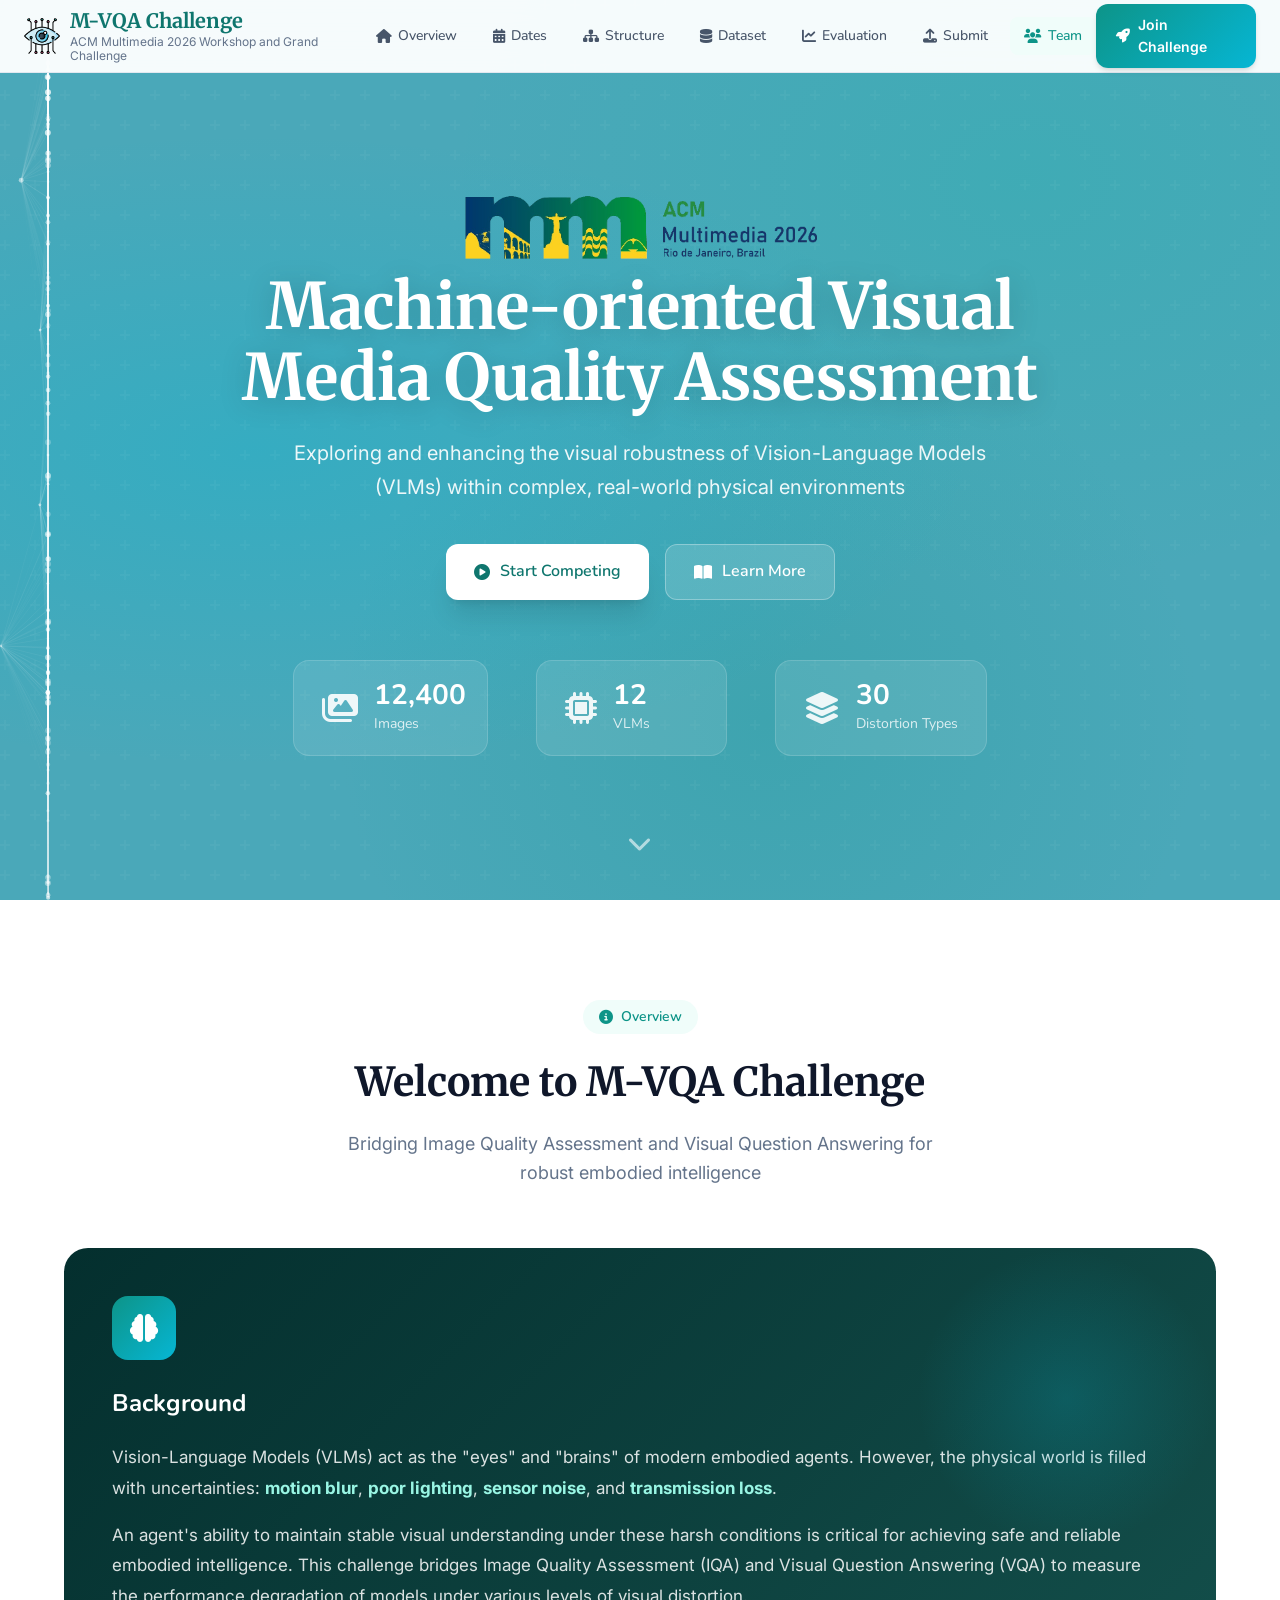
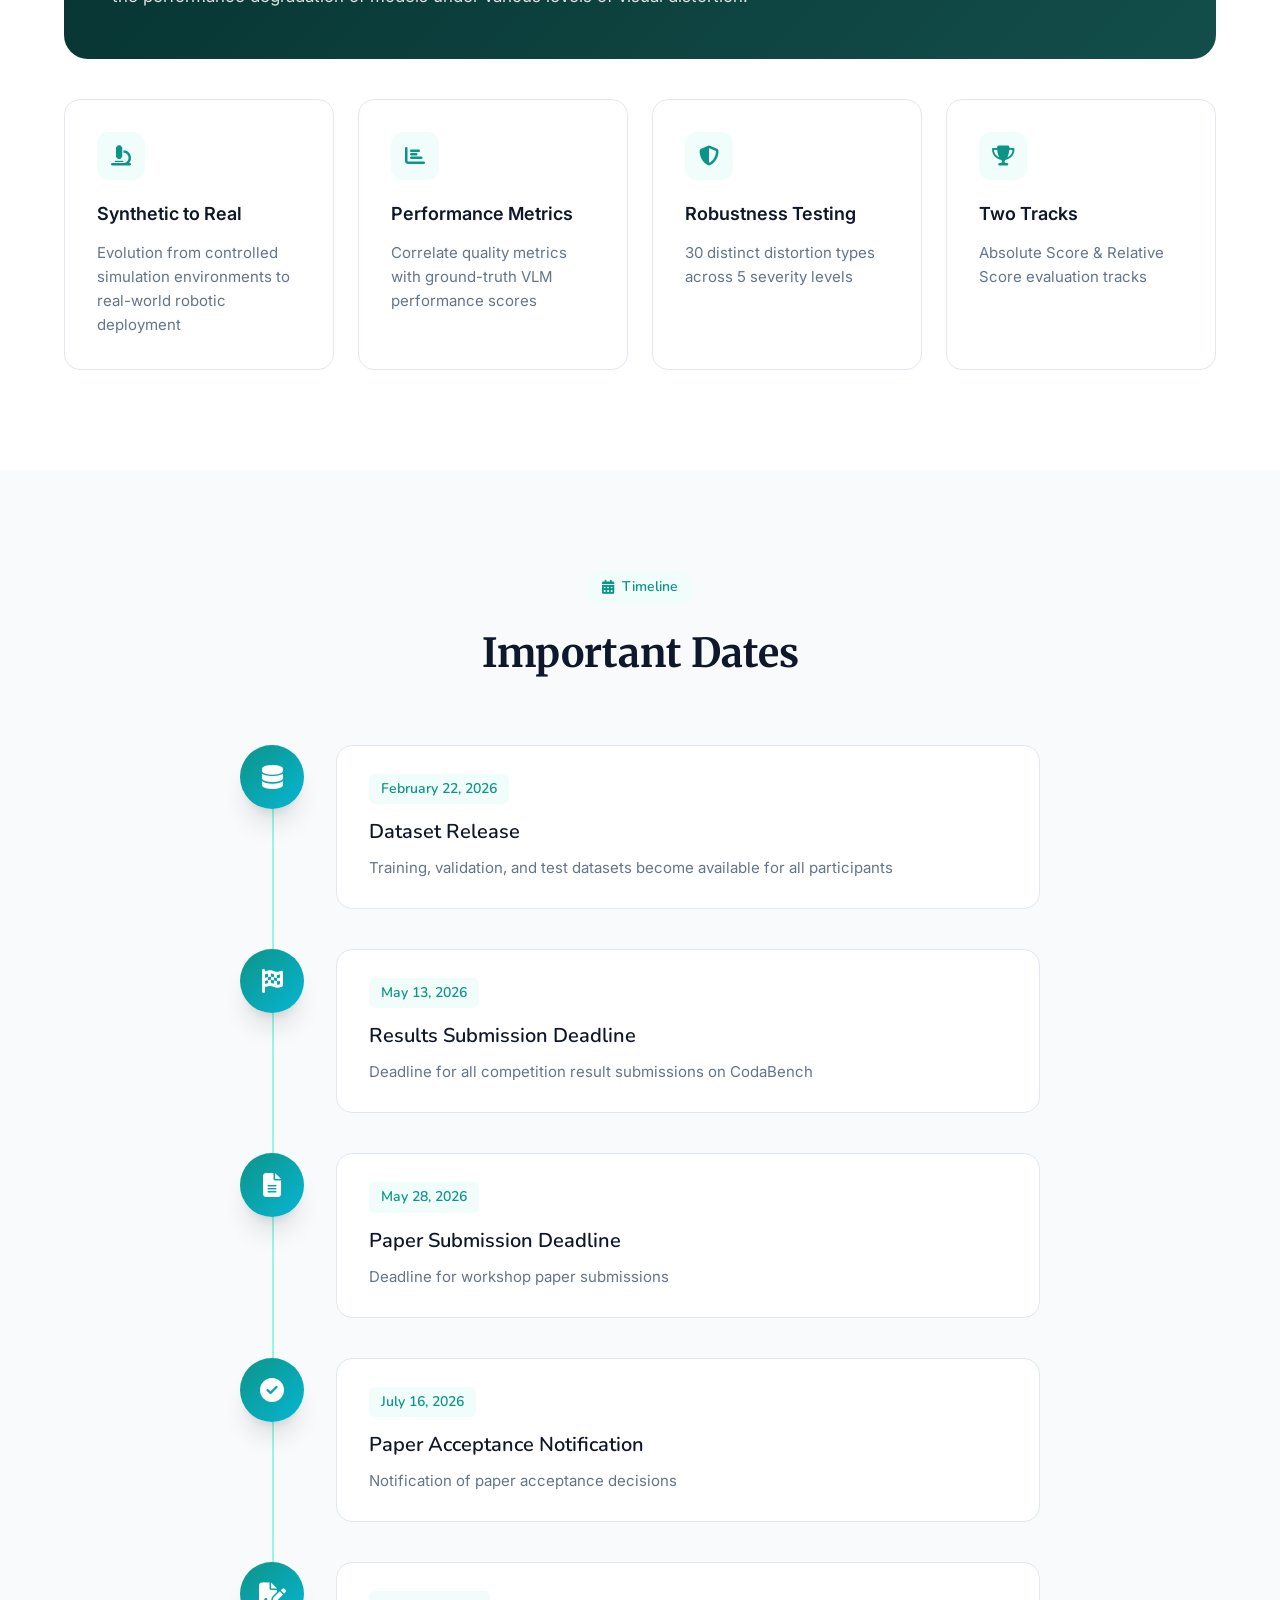
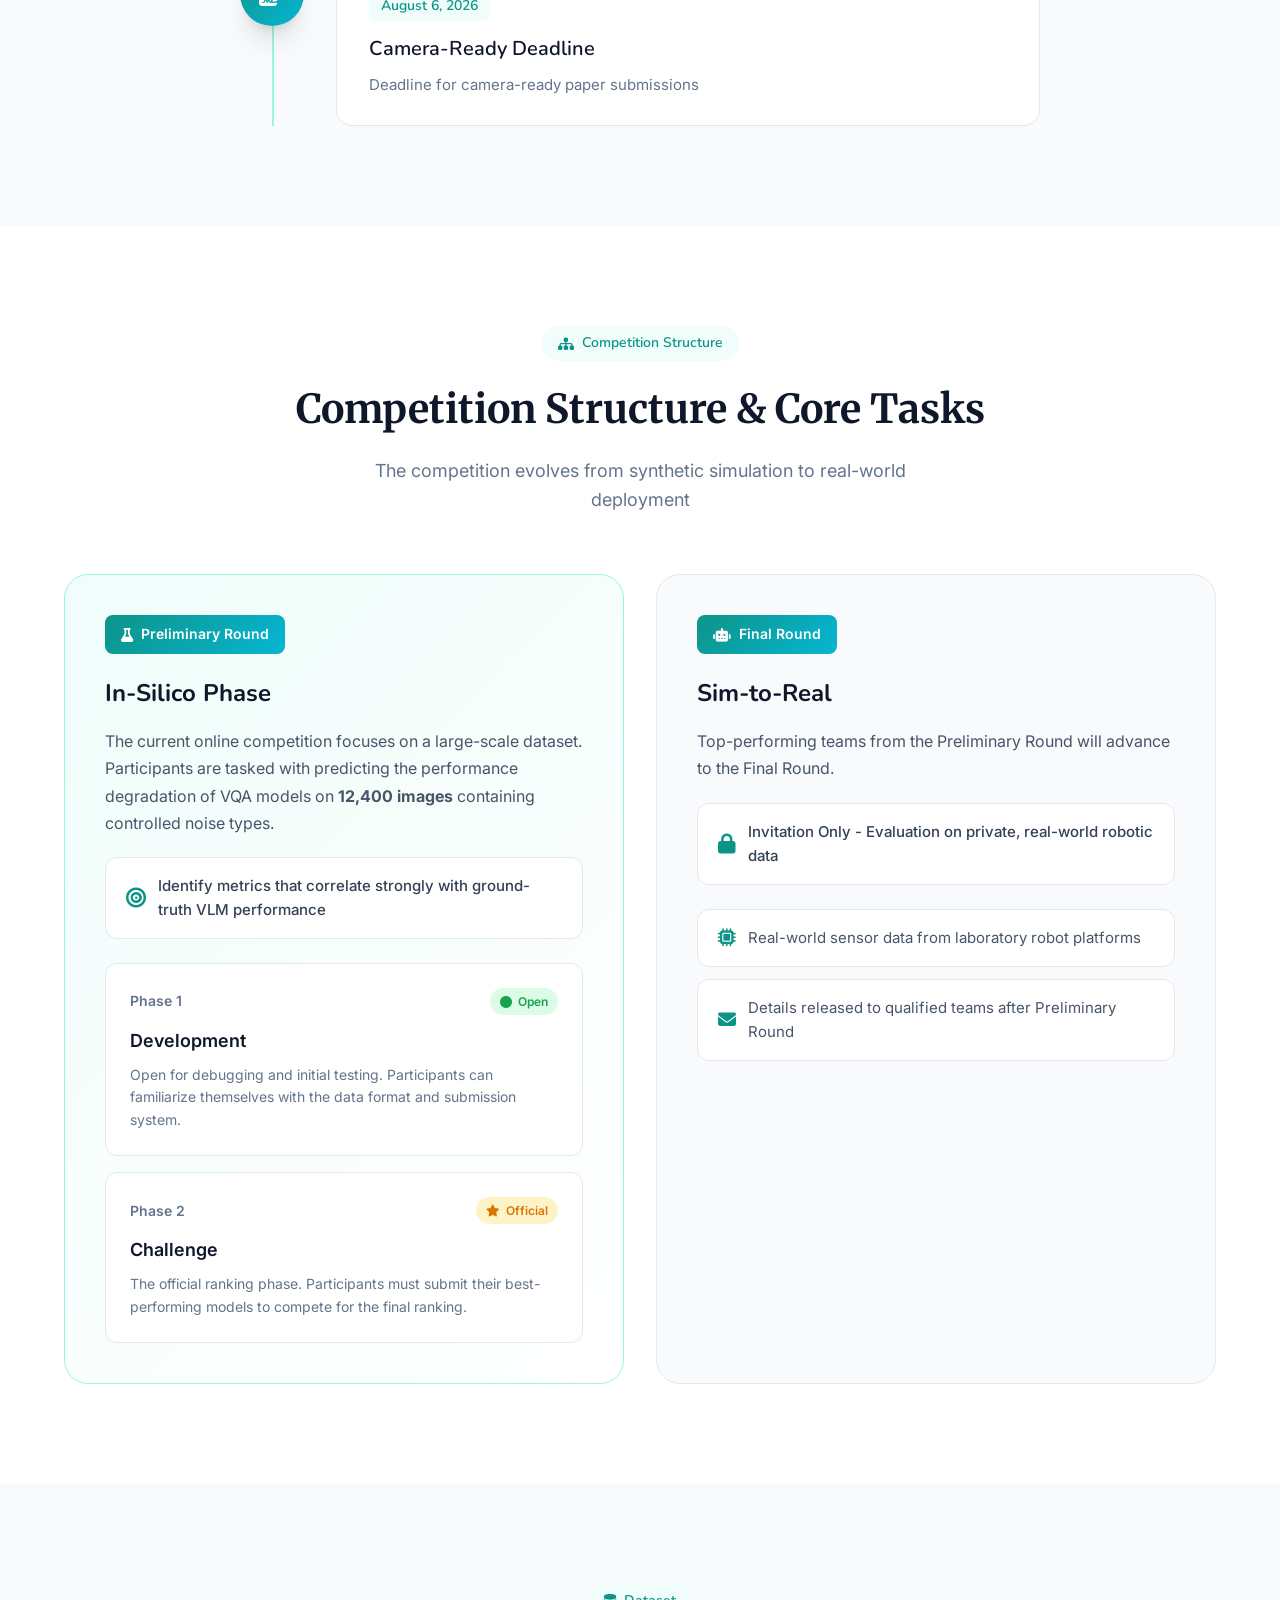
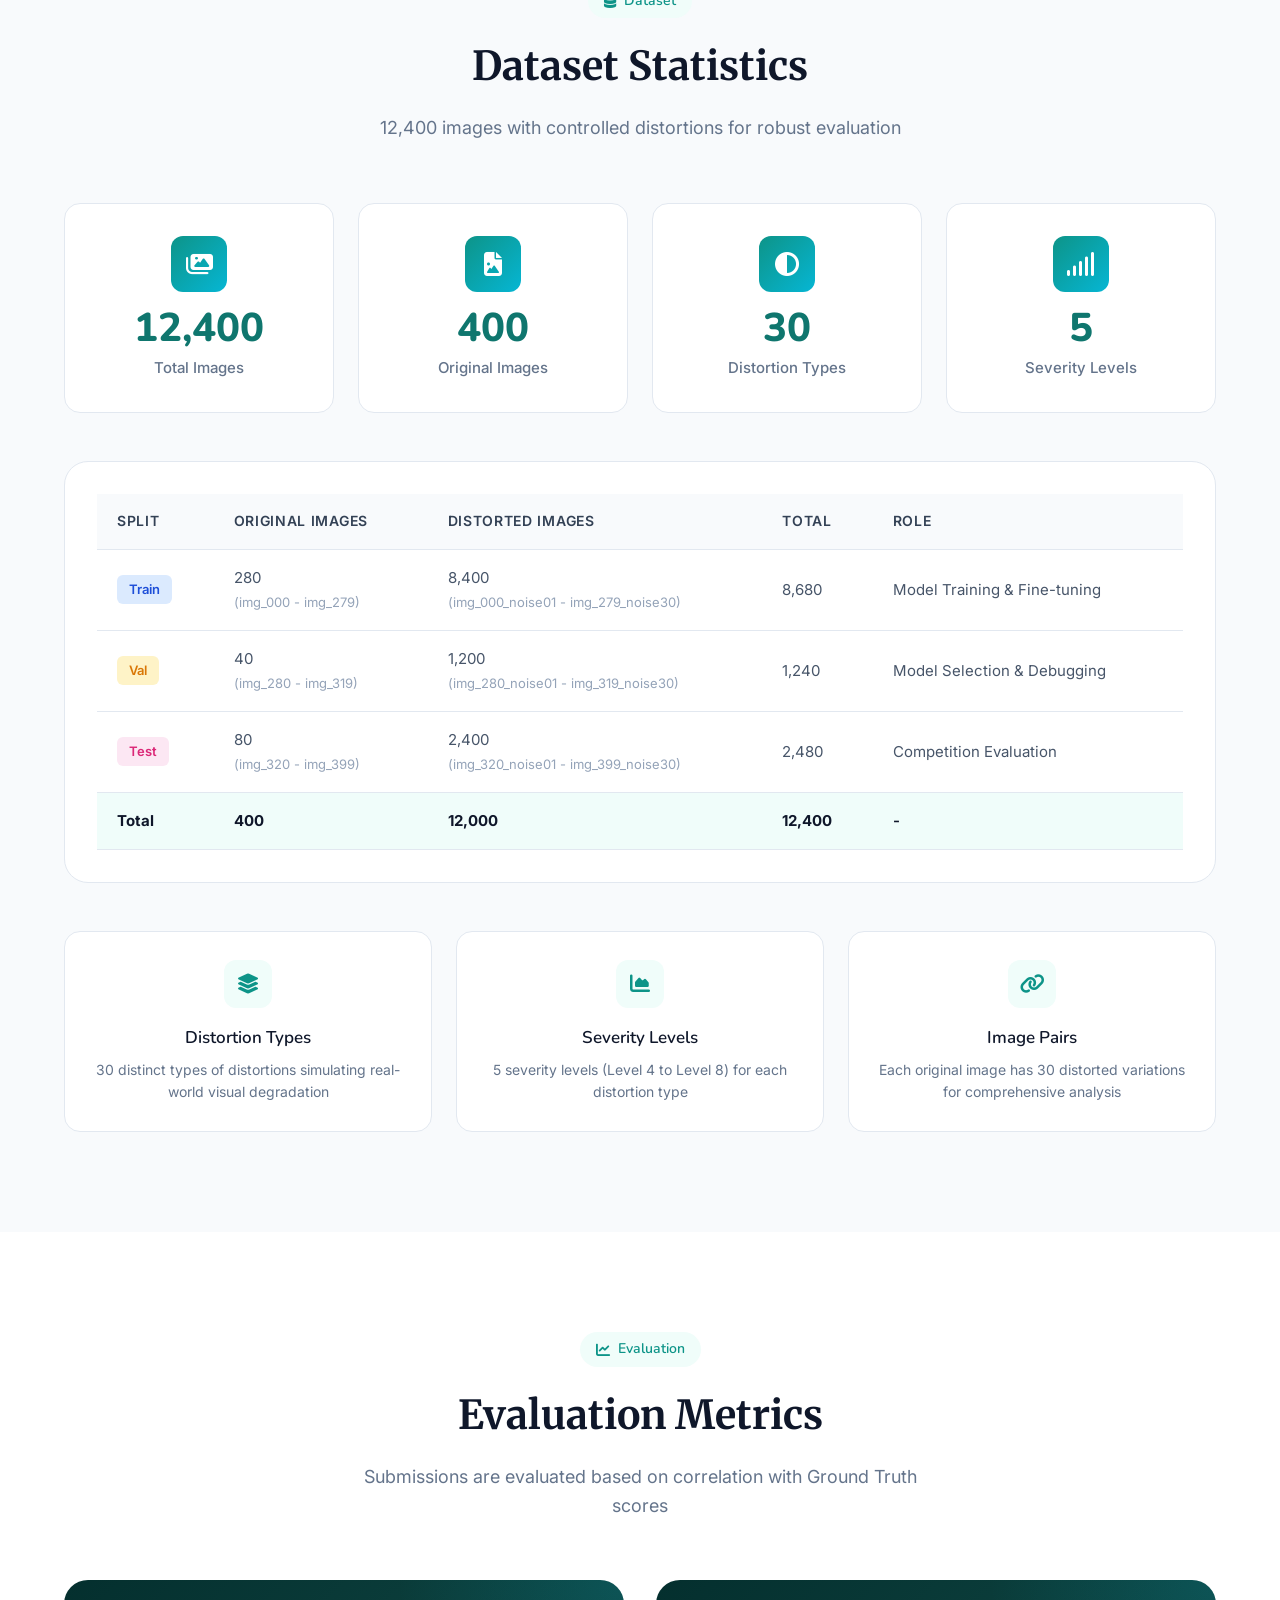
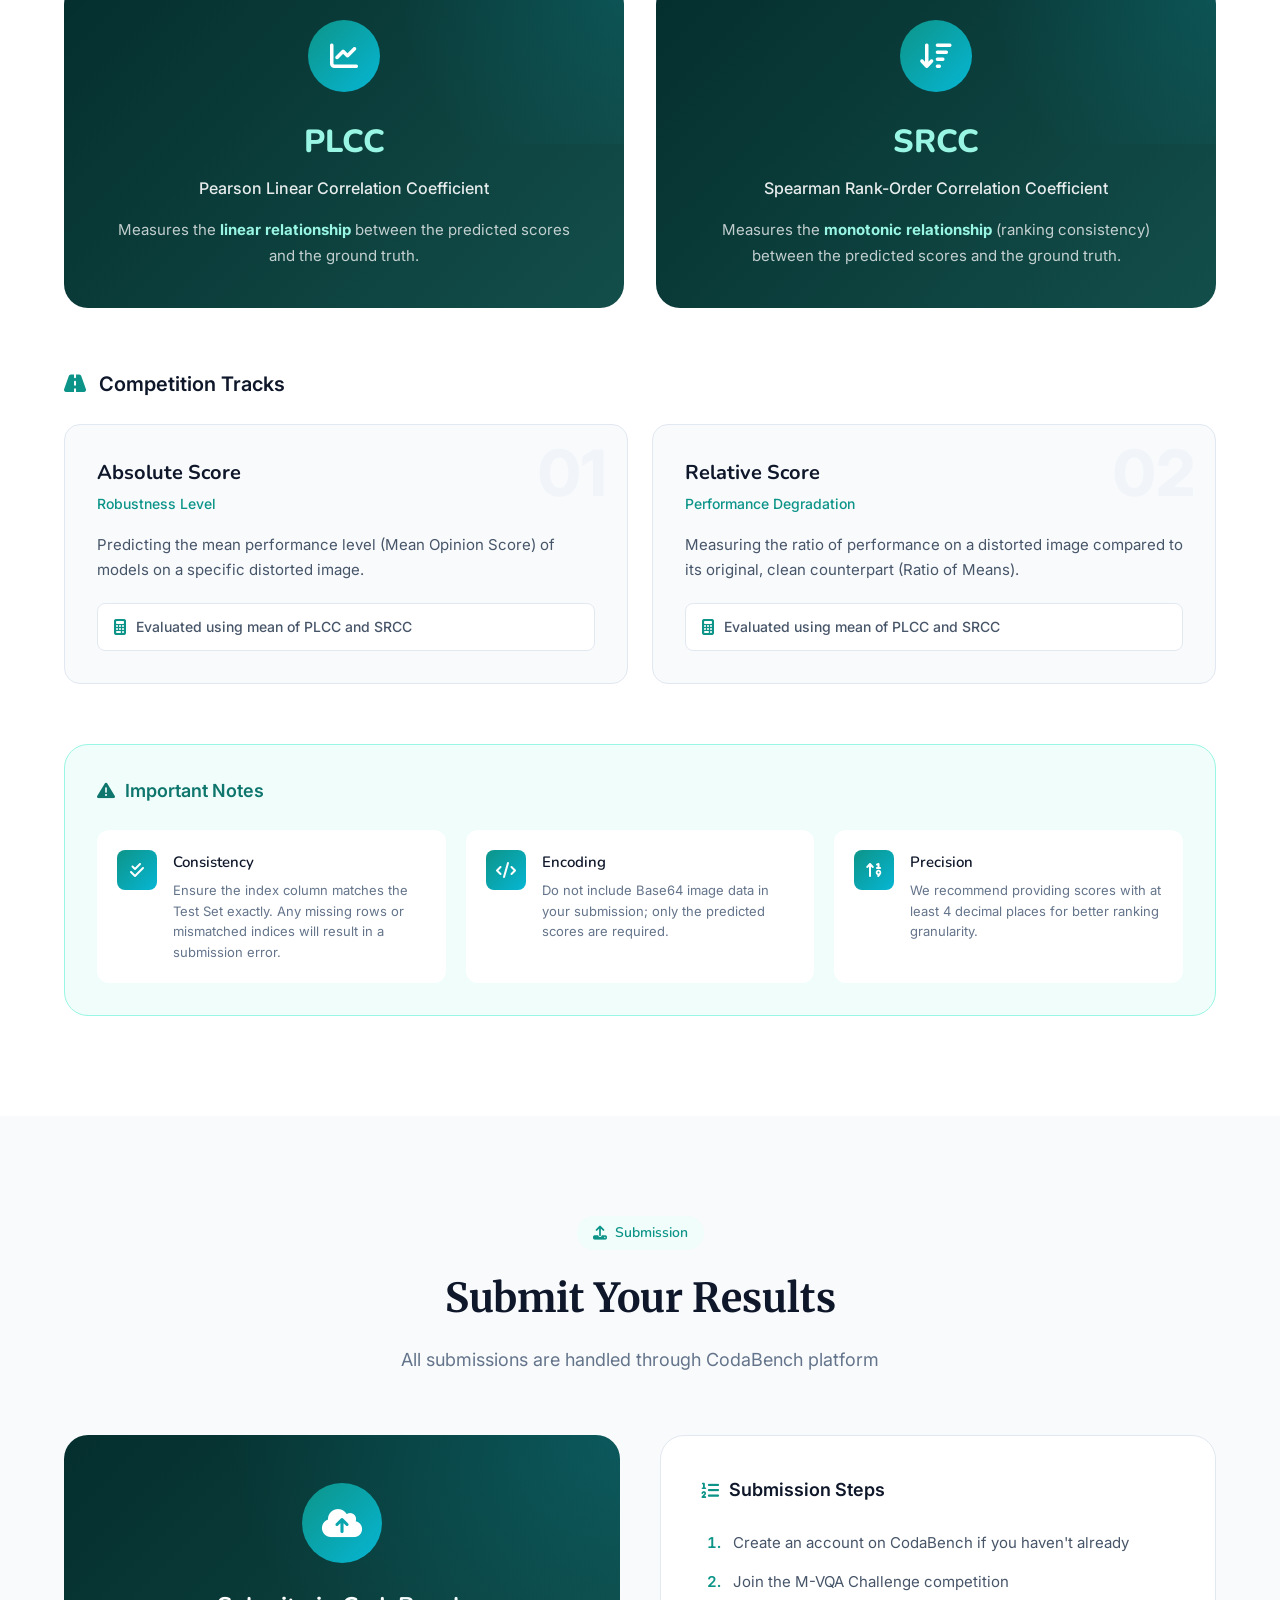
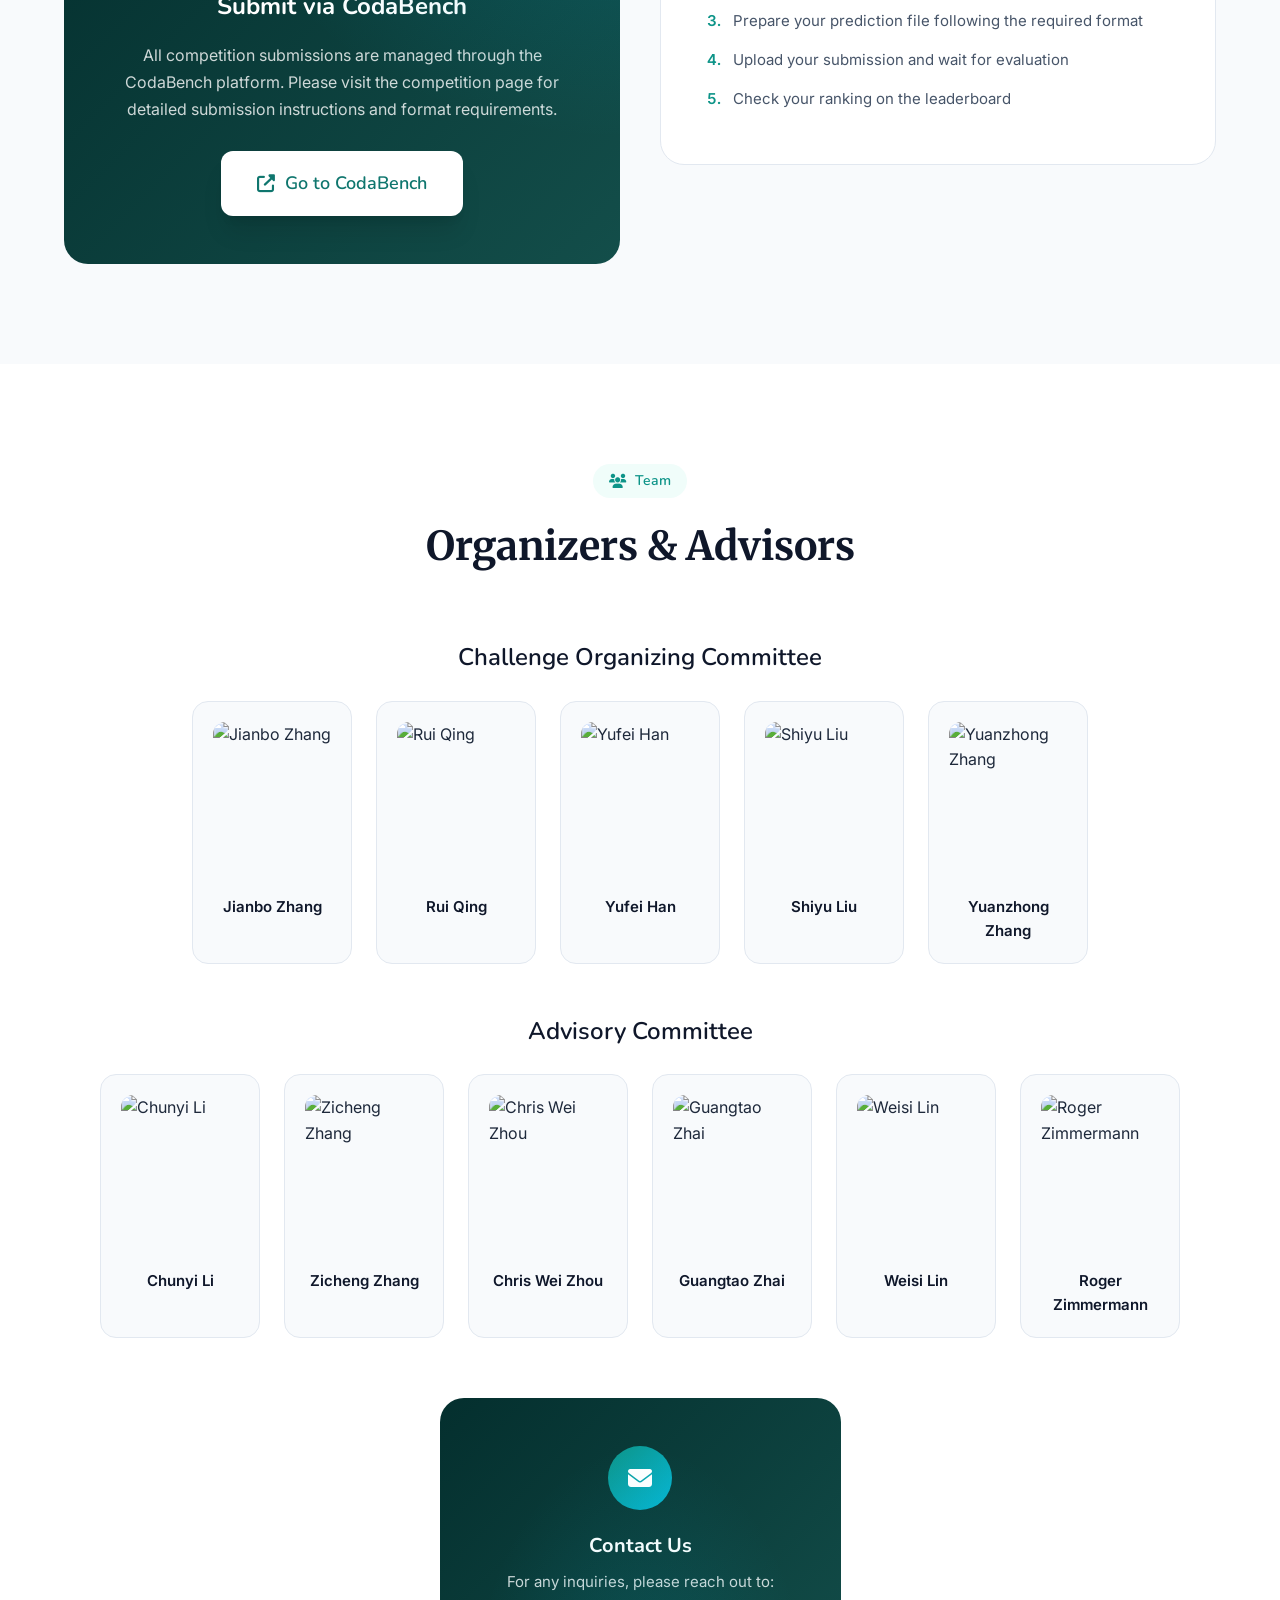
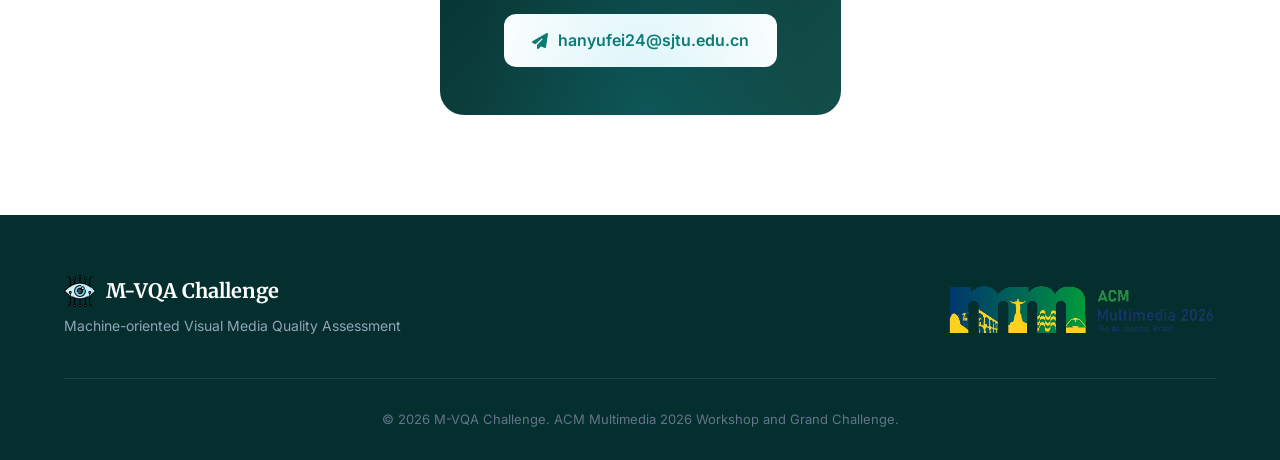
==== index.html @ 2848b726 "Replace footer links with ACM logo" ====
<!DOCTYPE html>
<html lang="en">
<head>
  <meta charset="UTF-8">
  <meta name="viewport" content="width=device-width, initial-scale=1.0">
  <title>M-VQA Challenge | Machine-oriented Visual Media Quality Assessment</title>
  <link rel="stylesheet" href="style.css">
  <link rel="stylesheet" href="https://cdnjs.cloudflare.com/ajax/libs/font-awesome/6.5.1/css/all.min.css">
  <link href="https://fonts.googleapis.com/css2?family=Inter:wght@300;400;500;600;700;800&family=JetBrains+Mono:wght@400;500&family=Merriweather:wght@300;400;500;600;700;900&family=Nunito:wght@300;400;500;600;700&display=swap" rel="stylesheet">
</head>
<body>
  <nav class="navbar">
    <div class="nav-container">
      <div class="nav-logo">
        <img src="logo.png" alt="M-VQA Logo" class="logo-img">
        <div class="nav-logo-text">
          <span class="nav-title">M-VQA Challenge</span>
          <span class="nav-subtitle">ACM Multimedia 2026 Workshop and Grand Challenge</span>
        </div>
      </div>
      <ul class="nav-links">
        <li><a href="#overview"><i class="fas fa-home"></i> Overview</a></li>
        <li><a href="#dates"><i class="fas fa-calendar-alt"></i> Dates</a></li>
        <li><a href="#structure"><i class="fas fa-sitemap"></i> Structure</a></li>
        <li><a href="#dataset"><i class="fas fa-database"></i> Dataset</a></li>
        <li><a href="#evaluation"><i class="fas fa-chart-line"></i> Evaluation</a></li>
        <li><a href="#submission"><i class="fas fa-upload"></i> Submit</a></li>
        <li><a href="#organizers"><i class="fas fa-users"></i> Team</a></li>
      </ul>
      <a href="https://www.codabench.org/competitions/13658/" class="nav-cta" target="_blank">
        <i class="fas fa-rocket"></i> Join Challenge
      </a>
    </div>
  </nav>

  <header class="hero">
    <div class="hero-bg">
      <div class="hero-particles"></div>
    </div>
    <div class="hero-content">
      <div class="hero-badge">
        <img src="images/LOGO-ACM-2026-V2-remove.png" alt="ACM Multimedia 2026" class="acm-logo">
      </div>
      <h1>Machine-oriented Visual<br>Media Quality Assessment</h1>
      <p class="hero-subtitle">Exploring and enhancing the visual robustness of Vision-Language Models (VLMs) within complex, real-world physical environments</p>
      <div class="hero-buttons">
        <a href="https://www.codabench.org/competitions/13658/" class="btn btn-primary" target="_blank">
          <i class="fas fa-play-circle"></i> Start Competing
        </a>
        <a href="#overview" class="btn btn-secondary">
          <i class="fas fa-book-open"></i> Learn More
        </a>
      </div>
      <div class="hero-stats">
        <div class="stat-item">
          <i class="fas fa-images"></i>
          <div class="stat-info">
            <span class="stat-number">12,400</span>
            <span class="stat-label">Images</span>
          </div>
        </div>
        <div class="stat-item">
          <i class="fas fa-microchip"></i>
          <div class="stat-info">
            <span class="stat-number">12</span>
            <span class="stat-label">VLMs</span>
          </div>
        </div>
        <div class="stat-item">
          <i class="fas fa-layer-group"></i>
          <div class="stat-info">
            <span class="stat-number">30</span>
            <span class="stat-label">Distortion Types</span>
          </div>
        </div>
      </div>
    </div>
    <div class="scroll-indicator">
      <i class="fas fa-chevron-down"></i>
    </div>
  </header>

  <section id="overview" class="section overview-section">
    <div class="container">
      <div class="section-header">
        <span class="section-tag"><i class="fas fa-info-circle"></i> Overview</span>
        <h2>Welcome to M-VQA Challenge</h2>
        <p class="section-desc">Bridging Image Quality Assessment and Visual Question Answering for robust embodied intelligence</p>
      </div>

      <div class="overview-grid">
        <div class="overview-main">
          <div class="card card-gradient">
            <div class="card-icon">
              <i class="fas fa-brain"></i>
            </div>
            <h3>Background</h3>
            <p>Vision-Language Models (VLMs) act as the "eyes" and "brains" of modern embodied agents. However, the physical world is filled with uncertainties: <strong>motion blur</strong>, <strong>poor lighting</strong>, <strong>sensor noise</strong>, and <strong>transmission loss</strong>.</p>
            <p>An agent's ability to maintain stable visual understanding under these harsh conditions is critical for achieving safe and reliable embodied intelligence. This challenge bridges Image Quality Assessment (IQA) and Visual Question Answering (VQA) to measure the performance degradation of models under various levels of visual distortion.</p>
          </div>
        </div>

        <div class="overview-features">
          <div class="feature-card">
            <div class="feature-icon">
              <i class="fas fa-microscope"></i>
            </div>
            <h4>Synthetic to Real</h4>
            <p>Evolution from controlled simulation environments to real-world robotic deployment</p>
          </div>
          <div class="feature-card">
            <div class="feature-icon">
              <i class="fas fa-chart-bar"></i>
            </div>
            <h4>Performance Metrics</h4>
            <p>Correlate quality metrics with ground-truth VLM performance scores</p>
          </div>
          <div class="feature-card">
            <div class="feature-icon">
              <i class="fas fa-shield-alt"></i>
            </div>
            <h4>Robustness Testing</h4>
            <p>30 distinct distortion types across 5 severity levels</p>
          </div>
          <div class="feature-card">
            <div class="feature-icon">
              <i class="fas fa-trophy"></i>
            </div>
            <h4>Two Tracks</h4>
            <p>Absolute Score & Relative Score evaluation tracks</p>
          </div>
        </div>
      </div>
    </div>
  </section>

  <section id="dates" class="section dates-section">
    <div class="container">
      <div class="section-header">
        <span class="section-tag"><i class="fas fa-calendar-alt"></i> Timeline</span>
        <h2>Important Dates</h2>
      </div>
      
      <div class="timeline">
        <div class="timeline-item">
          <div class="timeline-marker">
            <i class="fas fa-database"></i>
          </div>
          <div class="timeline-content">
            <div class="timeline-date">February 22, 2026</div>
            <h4>Dataset Release</h4>
            <p>Training, validation, and test datasets become available for all participants</p>
          </div>
        </div>
        <div class="timeline-item">
          <div class="timeline-marker">
            <i class="fas fa-flag-checkered"></i>
          </div>
          <div class="timeline-content">
            <div class="timeline-date">May 13, 2026</div>
            <h4>Results Submission Deadline</h4>
            <p>Deadline for all competition result submissions on CodaBench</p>
          </div>
        </div>
        <div class="timeline-item">
          <div class="timeline-marker">
            <i class="fas fa-file-alt"></i>
          </div>
          <div class="timeline-content">
            <div class="timeline-date">May 28, 2026</div>
            <h4>Paper Submission Deadline</h4>
            <p>Deadline for workshop paper submissions</p>
          </div>
        </div>
        <div class="timeline-item">
          <div class="timeline-marker">
            <i class="fas fa-check-circle"></i>
          </div>
          <div class="timeline-content">
            <div class="timeline-date">July 16, 2026</div>
            <h4>Paper Acceptance Notification</h4>
            <p>Notification of paper acceptance decisions</p>
          </div>
        </div>
        <div class="timeline-item">
          <div class="timeline-marker">
            <i class="fas fa-file-signature"></i>
          </div>
          <div class="timeline-content">
            <div class="timeline-date">August 6, 2026</div>
            <h4>Camera-Ready Deadline</h4>
            <p>Deadline for camera-ready paper submissions</p>
          </div>
        </div>
      </div>
    </div>
  </section>

  <section id="structure" class="section structure-section">
    <div class="container">
      <div class="section-header">
        <span class="section-tag"><i class="fas fa-sitemap"></i> Competition Structure</span>
        <h2>Competition Structure & Core Tasks</h2>
        <p class="section-desc">The competition evolves from synthetic simulation to real-world deployment</p>
      </div>

      <div class="structure-grid">
        <div class="structure-card main-round">
          <div class="round-badge">
            <i class="fas fa-flask"></i>
            <span>Preliminary Round</span>
          </div>
          <h3>In-Silico Phase</h3>
          <p class="round-desc">The current online competition focuses on a large-scale dataset. Participants are tasked with predicting the performance degradation of VQA models on <strong>12,400 images</strong> containing controlled noise types.</p>
          <div class="round-goal">
            <i class="fas fa-bullseye"></i>
            <span>Identify metrics that correlate strongly with ground-truth VLM performance</span>
          </div>
          
          <div class="phases-container">
            <div class="phase-item">
              <div class="phase-header">
                <span class="phase-label">Phase 1</span>
                <span class="phase-status open"><i class="fas fa-circle"></i> Open</span>
              </div>
              <h4>Development</h4>
              <p>Open for debugging and initial testing. Participants can familiarize themselves with the data format and submission system.</p>
            </div>
            <div class="phase-item">
              <div class="phase-header">
                <span class="phase-label">Phase 2</span>
                <span class="phase-status official"><i class="fas fa-star"></i> Official</span>
              </div>
              <h4>Challenge</h4>
              <p>The official ranking phase. Participants must submit their best-performing models to compete for the final ranking.</p>
            </div>
          </div>
        </div>

        <div class="structure-card final-round">
          <div class="round-badge">
            <i class="fas fa-robot"></i>
            <span>Final Round</span>
          </div>
          <h3>Sim-to-Real</h3>
          <p class="round-desc">Top-performing teams from the Preliminary Round will advance to the Final Round.</p>
          <div class="round-goal">
            <i class="fas fa-lock"></i>
            <span>Invitation Only - Evaluation on private, real-world robotic data</span>
          </div>
          
          <div class="final-info">
            <div class="info-item">
              <i class="fas fa-microchip"></i>
              <span>Real-world sensor data from laboratory robot platforms</span>
            </div>
            <div class="info-item">
              <i class="fas fa-envelope"></i>
              <span>Details released to qualified teams after Preliminary Round</span>
            </div>
          </div>
        </div>
      </div>
    </div>
  </section>

  <section id="dataset" class="section dataset-section">
    <div class="container">
      <div class="section-header">
        <span class="section-tag"><i class="fas fa-database"></i> Dataset</span>
        <h2>Dataset Statistics</h2>
        <p class="section-desc">12,400 images with controlled distortions for robust evaluation</p>
      </div>

      <div class="dataset-overview">
        <div class="dataset-stat-card">
          <div class="stat-icon"><i class="fas fa-images"></i></div>
          <div class="stat-value">12,400</div>
          <div class="stat-name">Total Images</div>
        </div>
        <div class="dataset-stat-card">
          <div class="stat-icon"><i class="fas fa-file-image"></i></div>
          <div class="stat-value">400</div>
          <div class="stat-name">Original Images</div>
        </div>
        <div class="dataset-stat-card">
          <div class="stat-icon"><i class="fas fa-adjust"></i></div>
          <div class="stat-value">30</div>
          <div class="stat-name">Distortion Types</div>
        </div>
        <div class="dataset-stat-card">
          <div class="stat-icon"><i class="fas fa-signal"></i></div>
          <div class="stat-value">5</div>
          <div class="stat-name">Severity Levels</div>
        </div>
      </div>

      <div class="dataset-table-container">
        <table class="dataset-table">
          <thead>
            <tr>
              <th>Split</th>
              <th>Original Images</th>
              <th>Distorted Images</th>
              <th>Total</th>
              <th>Role</th>
            </tr>
          </thead>
          <tbody>
            <tr>
              <td><span class="split-badge train">Train</span></td>
              <td>280<br><small>(img_000 - img_279)</small></td>
              <td>8,400<br><small>(img_000_noise01 - img_279_noise30)</small></td>
              <td>8,680</td>
              <td>Model Training & Fine-tuning</td>
            </tr>
            <tr>
              <td><span class="split-badge val">Val</span></td>
              <td>40<br><small>(img_280 - img_319)</small></td>
              <td>1,200<br><small>(img_280_noise01 - img_319_noise30)</small></td>
              <td>1,240</td>
              <td>Model Selection & Debugging</td>
            </tr>
            <tr>
              <td><span class="split-badge test">Test</span></td>
              <td>80<br><small>(img_320 - img_399)</small></td>
              <td>2,400<br><small>(img_320_noise01 - img_399_noise30)</small></td>
              <td>2,480</td>
              <td>Competition Evaluation</td>
            </tr>
            <tr class="total-row">
              <td><strong>Total</strong></td>
              <td><strong>400</strong></td>
              <td><strong>12,000</strong></td>
              <td><strong>12,400</strong></td>
              <td>-</td>
            </tr>
          </tbody>
        </table>
      </div>

      <div class="dataset-details">
        <div class="detail-card">
          <div class="detail-icon"><i class="fas fa-layer-group"></i></div>
          <h4>Distortion Types</h4>
          <p>30 distinct types of distortions simulating real-world visual degradation</p>
        </div>
        <div class="detail-card">
          <div class="detail-icon"><i class="fas fa-chart-area"></i></div>
          <h4>Severity Levels</h4>
          <p>5 severity levels (Level 4 to Level 8) for each distortion type</p>
        </div>
        <div class="detail-card">
          <div class="detail-icon"><i class="fas fa-link"></i></div>
          <h4>Image Pairs</h4>
          <p>Each original image has 30 distorted variations for comprehensive analysis</p>
        </div>
      </div>
    </div>
  </section>

  <section id="evaluation" class="section evaluation-section">
    <div class="container">
      <div class="section-header">
        <span class="section-tag"><i class="fas fa-chart-line"></i> Evaluation</span>
        <h2>Evaluation Metrics</h2>
        <p class="section-desc">Submissions are evaluated based on correlation with Ground Truth scores</p>
      </div>

      <div class="metrics-grid">
        <div class="metric-card">
          <div class="metric-icon"><i class="fas fa-chart-line"></i></div>
          <h3>PLCC</h3>
          <h4>Pearson Linear Correlation Coefficient</h4>
          <p>Measures the <strong>linear relationship</strong> between the predicted scores and the ground truth.</p>
        </div>
        <div class="metric-card">
          <div class="metric-icon"><i class="fas fa-sort-amount-down"></i></div>
          <h3>SRCC</h3>
          <h4>Spearman Rank-Order Correlation Coefficient</h4>
          <p>Measures the <strong>monotonic relationship</strong> (ranking consistency) between the predicted scores and the ground truth.</p>
        </div>
      </div>

      <div class="tracks-container">
        <h3 class="tracks-title"><i class="fas fa-road"></i> Competition Tracks</h3>
        <div class="tracks-grid">
          <div class="track-card">
            <div class="track-number">01</div>
            <h4>Absolute Score</h4>
            <span class="track-subtitle">Robustness Level</span>
            <p>Predicting the mean performance level (Mean Opinion Score) of models on a specific distorted image.</p>
            <div class="track-eval">
              <i class="fas fa-calculator"></i>
              <span>Evaluated using mean of PLCC and SRCC</span>
            </div>
          </div>
          <div class="track-card">
            <div class="track-number">02</div>
            <h4>Relative Score</h4>
            <span class="track-subtitle">Performance Degradation</span>
            <p>Measuring the ratio of performance on a distorted image compared to its original, clean counterpart (Ratio of Means).</p>
            <div class="track-eval">
              <i class="fas fa-calculator"></i>
              <span>Evaluated using mean of PLCC and SRCC</span>
            </div>
          </div>
        </div>
      </div>

      <div class="notes-container">
        <h3><i class="fas fa-exclamation-triangle"></i> Important Notes</h3>
        <div class="notes-grid">
          <div class="note-item">
            <div class="note-icon"><i class="fas fa-check-double"></i></div>
            <div class="note-content">
              <h4>Consistency</h4>
              <p>Ensure the index column matches the Test Set exactly. Any missing rows or mismatched indices will result in a submission error.</p>
            </div>
          </div>
          <div class="note-item">
            <div class="note-icon"><i class="fas fa-code"></i></div>
            <div class="note-content">
              <h4>Encoding</h4>
              <p>Do not include Base64 image data in your submission; only the predicted scores are required.</p>
            </div>
          </div>
          <div class="note-item">
            <div class="note-icon"><i class="fas fa-sort-numeric-up"></i></div>
            <div class="note-content">
              <h4>Precision</h4>
              <p>We recommend providing scores with at least 4 decimal places for better ranking granularity.</p>
            </div>
          </div>
        </div>
      </div>
    </div>
  </section>

  <section id="submission" class="section submission-section">
    <div class="container">
      <div class="section-header">
        <span class="section-tag"><i class="fas fa-upload"></i> Submission</span>
        <h2>Submit Your Results</h2>
        <p class="section-desc">All submissions are handled through CodaBench platform</p>
      </div>

      <div class="submission-content">
        <div class="submission-card">
          <div class="submission-icon">
            <i class="fas fa-cloud-upload-alt"></i>
          </div>
          <h3>Submit via CodaBench</h3>
          <p>All competition submissions are managed through the CodaBench platform. Please visit the competition page for detailed submission instructions and format requirements.</p>
          <a href="https://www.codabench.org/competitions/13658/" class="btn btn-primary btn-large" target="_blank">
            <i class="fas fa-external-link-alt"></i> Go to CodaBench
          </a>
        </div>

        <div class="submission-steps">
          <h4><i class="fas fa-list-ol"></i> Submission Steps</h4>
          <ol>
            <li>Create an account on CodaBench if you haven't already</li>
            <li>Join the M-VQA Challenge competition</li>
            <li>Prepare your prediction file following the required format</li>
            <li>Upload your submission and wait for evaluation</li>
            <li>Check your ranking on the leaderboard</li>
          </ol>
        </div>
      </div>
    </div>
  </section>

  <section id="organizers" class="section organizers-section">
    <div class="container">
      <div class="section-header">
        <span class="section-tag"><i class="fas fa-users"></i> Team</span>
        <h2>Organizers & Advisors</h2>
      </div>

      <div class="organizers-grid">
        <div class="organizers-group">
          <h3 class="group-title">Challenge Organizing Committee</h3>
          <div class="organizers-list">
            <div class="organizer-card">
              <div class="organizer-photo">
                <img src="images/JianboZhang.jpg" alt="Jianbo Zhang">
              </div>
              <h4>Jianbo Zhang</h4>
            </div>
            <div class="organizer-card">
              <div class="organizer-photo">
                <img src="images/RuiQing.jpg" alt="Rui Qing">
              </div>
              <h4>Rui Qing</h4>
            </div>
            <div class="organizer-card">
              <div class="organizer-photo">
                <img src="images/YufeiHan.jpg" alt="Yufei Han">
              </div>
              <h4>Yufei Han</h4>
            </div>
            <div class="organizer-card">
              <div class="organizer-photo">
                <img src="images/ShiyuLiu.jpg" alt="Shiyu Liu">
              </div>
              <h4>Shiyu Liu</h4>
            </div>
            <div class="organizer-card">
              <div class="organizer-photo">
                <img src="images/YuanzhongZhang.jpg" alt="Yuanzhong Zhang">
              </div>
              <h4>Yuanzhong Zhang</h4>
            </div>
          </div>
        </div>

        <div class="organizers-group advisors">
          <h3 class="group-title">Advisory Committee</h3>
          <div class="advisors-list">
            <div class="advisor-card">
              <div class="advisor-photo">
                <img src="images/ChunyiLi.jpg" alt="Chunyi Li">
              </div>
              <h4>Chunyi Li</h4>
            </div>
            <div class="advisor-card">
              <div class="advisor-photo">
                <img src="images/ZichengZhang.jpg" alt="Zicheng Zhang">
              </div>
              <h4>Zicheng Zhang</h4>
            </div>
            <div class="advisor-card">
              <div class="advisor-photo">
                <img src="images/WeiZhou.jpg" alt="Chris Wei Zhou">
              </div>
              <h4>Chris Wei Zhou</h4>
            </div>
            <div class="advisor-card">
              <div class="advisor-photo">
                <img src="images/GuangtaoZhai.png" alt="Guangtao Zhai">
              </div>
              <h4>Guangtao Zhai</h4>
            </div>
            <div class="advisor-card">
              <div class="advisor-photo">
                <img src="images/WeisiLin.jpg" alt="Weisi Lin">
              </div>
              <h4>Weisi Lin</h4>
            </div>
            <div class="advisor-card">
              <div class="advisor-photo">
                <img src="images/RogerZimmermann.jpg" alt="Roger Zimmermann">
              </div>
              <h4>Roger Zimmermann</h4>
            </div>
          </div>
        </div>
      </div>

      <div class="contact-section">
        <div class="contact-card">
          <div class="contact-icon">
            <i class="fas fa-envelope"></i>
          </div>
          <h3>Contact Us</h3>
          <p>For any inquiries, please reach out to:</p>
          <a href="mailto:hanyufei24@sjtu.edu.cn" class="contact-email">
            <i class="fas fa-paper-plane"></i>
            hanyufei24@sjtu.edu.cn
          </a>
        </div>
      </div>
    </div>
  </section>

  <footer class="footer">
    <div class="container">
      <div class="footer-content">
        <div class="footer-brand">
          <div class="footer-logo">
            <img src="logo.png" alt="M-VQA Logo" class="logo-img">
            <span>M-VQA Challenge</span>
          </div>
          <p>Machine-oriented Visual Media Quality Assessment</p>
        </div>
        <div class="footer-links">
          <img src="images/LOGO-ACM-2026-V2-remove.png" alt="ACM Multimedia 2026" class="footer-acm-logo">
        </div>
      </div>
      <div class="footer-bottom">
        <p>&copy; 2026 M-VQA Challenge. ACM Multimedia 2026 Workshop and Grand Challenge.</p>
      </div>
    </div>
  </footer>

  <script src="script.js"></script>
</body>
</html>
---- style.css ----
:root {
  --primary: #0d9488;
  --primary-light: #14b8a6;
  --primary-dark: #0f766e;
  --primary-50: #f0fdfa;
  --primary-100: #ccfbf1;
  --primary-200: #99f6e4;
  --accent: #06b6d4;
  --accent-light: #22d3ee;
  --secondary: #134e4a;
  --dark: #042f2e;
  --gray-50: #f8fafc;
  --gray-100: #f1f5f9;
  --gray-200: #e2e8f0;
  --gray-300: #cbd5e1;
  --gray-400: #94a3b8;
  --gray-500: #64748b;
  --gray-600: #475569;
  --gray-700: #334155;
  --gray-800: #1e293b;
  --gray-900: #0f172a;
  --white: #ffffff;
  --gradient-primary: linear-gradient(135deg, #0d9488 0%, #06b6d4 100%);
  --gradient-dark: linear-gradient(135deg, #042f2e 0%, #134e4a 100%);
  --gradient-hero: #4aa8b9;
  --shadow-sm: 0 1px 2px 0 rgba(0, 0, 0, 0.05);
  --shadow: 0 4px 6px -1px rgba(0, 0, 0, 0.1), 0 2px 4px -2px rgba(0, 0, 0, 0.1);
  --shadow-md: 0 10px 15px -3px rgba(0, 0, 0, 0.1), 0 4px 6px -4px rgba(0, 0, 0, 0.1);
  --shadow-lg: 0 20px 25px -5px rgba(0, 0, 0, 0.1), 0 8px 10px -6px rgba(0, 0, 0, 0.1);
  --shadow-xl: 0 25px 50px -12px rgba(0, 0, 0, 0.25);
  --radius-sm: 0.375rem;
  --radius: 0.5rem;
  --radius-md: 0.75rem;
  --radius-lg: 1rem;
  --radius-xl: 1.5rem;
  --font-heading: 'Merriweather', serif;
  --font-body: 'Inter', -apple-system, BlinkMacSystemFont, 'Segoe UI', Roboto, sans-serif;
  --font-ui: 'Nunito', sans-serif;
}

* {
  margin: 0;
  padding: 0;
  box-sizing: border-box;
}

html {
  scroll-behavior: smooth;
}

body {
  font-family: 'Inter', -apple-system, BlinkMacSystemFont, 'Segoe UI', Roboto, sans-serif;
  background-color: var(--gray-50);
  color: var(--gray-800);
  line-height: 1.6;
  overflow-x: hidden;
}

.container {
  max-width: 1200px;
  margin: 0 auto;
  padding: 0 24px;
}

.navbar {
  position: fixed;
  top: 0;
  left: 0;
  right: 0;
  z-index: 1000;
  background: rgba(255, 255, 255, 0.95);
  -webkit-backdrop-filter: blur(20px);
  backdrop-filter: blur(20px);
  border-bottom: 1px solid var(--gray-200);
  transition: all 0.3s ease;
}

.navbar.scrolled {
  box-shadow: var(--shadow-md);
}

.nav-container {
  max-width: 1400px;
  margin: 0 auto;
  padding: 0 24px;
  display: flex;
  align-items: center;
  justify-content: space-between;
  height: 72px;
}

.nav-logo {
  display: flex;
  align-items: center;
  gap: 10px;
  font-weight: 700;
  font-size: 1.25rem;
  color: var(--primary-dark);
}

.nav-logo .logo-img {
  height: 36px;
  width: auto;
  border-radius: var(--radius-sm);
}

.nav-logo-text {
  display: flex;
  flex-direction: column;
  align-items: flex-start;
}

.nav-logo-text .nav-title {
  font-size: 1.25rem;
  font-weight: 700;
  color: var(--primary-dark);
  line-height: 1.2;
  font-family: var(--font-heading);
}

.nav-logo-text .nav-subtitle {
  font-size: 0.75rem;
  font-weight: 400;
  color: var(--gray-500);
  line-height: 1.2;
  margin-top: 2px;
}

.nav-links {
  display: flex;
  align-items: center;
  gap: 8px;
  list-style: none;
}

.nav-links a {
  display: flex;
  align-items: center;
  gap: 6px;
  padding: 8px 14px;
  text-decoration: none;
  color: var(--gray-600);
  font-size: 0.875rem;
  font-weight: 500;
  font-family: var(--font-ui);
  border-radius: var(--radius);
  transition: all 0.2s ease;
}

.nav-links a:hover {
  color: var(--primary);
  background: var(--primary-50);
}

.nav-links a i {
  font-size: 0.875rem;
}

.nav-cta {
  display: flex;
  align-items: center;
  gap: 8px;
  padding: 10px 20px;
  background: var(--gradient-primary);
  color: white;
  text-decoration: none;
  font-size: 0.875rem;
  font-weight: 600;
  border-radius: var(--radius-md);
  transition: all 0.3s ease;
  box-shadow: var(--shadow);
}

.nav-cta:hover {
  transform: translateY(-2px);
  box-shadow: var(--shadow-lg);
}

.hero {
  position: relative;
  min-height: 100vh;
  display: flex;
  align-items: center;
  justify-content: center;
  overflow: hidden;
  padding: 120px 24px 80px;
}

.hero-bg {
  position: absolute;
  top: 0;
  right: 0;
  bottom: 0;
  left: 0;
  background: var(--gradient-hero);
  z-index: 0;
}

.hero-bg::before {
  content: '';
  position: absolute;
  top: 0;
  right: 0;
  bottom: 0;
  left: 0;
  background: 
    radial-gradient(ellipse at 20% 50%, rgba(6, 182, 212, 0.3) 0%, transparent 50%),
    radial-gradient(ellipse at 80% 20%, rgba(20, 184, 166, 0.2) 0%, transparent 40%),
    radial-gradient(ellipse at 60% 80%, rgba(13, 148, 136, 0.2) 0%, transparent 40%);
}

.hero-bg::after {
  content: '';
  position: absolute;
  top: 0;
  right: 0;
  bottom: 0;
  left: 0;
  background: url("data:image/svg+xml,%3Csvg width='60' height='60' viewBox='0 0 60 60' xmlns='http://www.w3.org/2000/svg'%3E%3Cg fill='none' fill-rule='evenodd'%3E%3Cg fill='%23ffffff' fill-opacity='0.03'%3E%3Cpath d='M36 34v-4h-2v4h-4v2h4v4h2v-4h4v-2h-4zm0-30V0h-2v4h-4v2h4v4h2V6h4V4h-4zM6 34v-4H4v4H0v2h4v4h2v-4h4v-2H6zM6 4V0H4v4H0v2h4v4h2V6h4V4H6z'/%3E%3C/g%3E%3C/g%3E%3C/svg%3E");
}

.hero-particles {
  position: absolute;
  top: 0;
  left: 0;
  width: 100%;
  height: 100%;
  z-index: 1;
  overflow: hidden;
}

.hero-content {
  position: relative;
  z-index: 1;
  text-align: center;
  max-width: 900px;
}

.hero-badge {
  display: inline-flex;
  align-items: center;
  justify-content: center;
  animation: fadeInDown 0.6s ease;
}

.hero-badge .acm-logo {
  height: 80px;
  width: auto;
  display: block;
}

.hero h1 {
  font-size: 2.5rem;
  font-weight: 700;
  color: white;
  line-height: 1.1;
  margin-bottom: 24px;
  text-shadow: 0 4px 30px rgba(0, 0, 0, 0.2);
  animation: fadeInUp 0.6s ease 0.1s both;
  font-family: var(--font-heading);
}

@media (min-width: 768px) {
  .hero h1 {
    font-size: 4rem;
  }
}

.hero-subtitle {
  font-size: 1rem;
  color: rgba(255, 255, 255, 0.9);
  max-width: 700px;
  margin: 0 auto 40px;
  line-height: 1.7;
  animation: fadeInUp 0.6s ease 0.2s both;
}

@media (min-width: 768px) {
  .hero-subtitle {
    font-size: 1.25rem;
  }
}

.hero-buttons {
  display: flex;
  gap: 16px;
  justify-content: center;
  flex-wrap: wrap;
  margin-bottom: 60px;
  animation: fadeInUp 0.6s ease 0.3s both;
}

.btn {
  display: inline-flex;
  align-items: center;
  gap: 10px;
  padding: 14px 28px;
  font-size: 1rem;
  font-weight: 600;
  font-family: var(--font-ui);
  text-decoration: none;
  border-radius: var(--radius-md);
  transition: all 0.3s ease;
  cursor: pointer;
  border: none;
}

.btn-primary {
  background: white;
  color: var(--primary-dark);
  box-shadow: var(--shadow-lg);
}

.btn-primary:hover {
  transform: translateY(-3px);
  box-shadow: var(--shadow-xl);
}

.btn-secondary {
  background: rgba(255, 255, 255, 0.15);
  color: white;
  border: 1px solid rgba(255, 255, 255, 0.3);
  -webkit-backdrop-filter: blur(10px);
  backdrop-filter: blur(10px);
}

.btn-secondary:hover {
  background: rgba(255, 255, 255, 0.25);
  transform: translateY(-3px);
}

.btn-large {
  padding: 18px 36px;
  font-size: 1.125rem;
}

.hero-stats {
  display: flex;
  justify-content: center;
  gap: 48px;
  flex-wrap: wrap;
  animation: fadeInUp 0.6s ease 0.4s both;
}

.stat-item {
  display: flex;
  align-items: center;
  gap: 16px;
  padding: 20px 28px;
  background: rgba(255, 255, 255, 0.1);
  -webkit-backdrop-filter: blur(10px);
  backdrop-filter: blur(10px);
  border: 1px solid rgba(255, 255, 255, 0.15);
  border-radius: var(--radius-lg);
}

.stat-item i {
  font-size: 2rem;
  color: rgba(255, 255, 255, 0.9);
}

.stat-info {
  display: flex;
  flex-direction: column;
  text-align: left;
}

.stat-number {
  font-size: 1.75rem;
  font-weight: 700;
  color: white;
  line-height: 1;
  font-variant-numeric: tabular-nums;
  font-feature-settings: "tnum";
  width: 5ch;
  display: inline-block;
  text-align: left;
  font-family: var(--font-ui);
}

.stat-label {
  font-size: 0.875rem;
  color: rgba(255, 255, 255, 0.8);
  margin-top: 4px;
  font-family: var(--font-ui);
}

.scroll-indicator {
  position: absolute;
  bottom: 40px;
  left: 50%;
  transform: translateX(-50%);
  z-index: 1;
  animation: bounce 2s infinite;
}

.scroll-indicator i {
  font-size: 1.5rem;
  color: rgba(255, 255, 255, 0.6);
}

.section {
  padding: 100px 0;
}

.section-header {
  text-align: center;
  margin-bottom: 60px;
}

.section-tag {
  display: inline-flex;
  align-items: center;
  gap: 8px;
  padding: 6px 16px;
  background: var(--primary-50);
  color: var(--primary);
  font-size: 0.875rem;
  font-weight: 600;
  font-family: var(--font-ui);
  border-radius: 100px;
  margin-bottom: 16px;
}

.section-header h2 {
  font-size: 1.75rem;
  font-weight: 700;
  color: var(--gray-900);
  margin-bottom: 16px;
  font-family: var(--font-heading);
}

@media (min-width: 768px) {
  .section-header h2 {
    font-size: 2.5rem;
  }
}

.section-desc {
  font-size: 1.125rem;
  color: var(--gray-500);
  max-width: 600px;
  margin: 0 auto;
}

.overview-section {
  background: white;
}

.overview-grid {
  display: grid;
  gap: 40px;
}

.overview-main .card {
  background: var(--gradient-dark);
  color: white;
  padding: 48px;
  border-radius: var(--radius-xl);
  position: relative;
  overflow: hidden;
}

.overview-main .card::before {
  content: '';
  position: absolute;
  top: 0;
  right: 0;
  width: 300px;
  height: 300px;
  background: radial-gradient(circle, rgba(6, 182, 212, 0.2) 0%, transparent 70%);
  pointer-events: none;
}

.card-icon {
  width: 64px;
  height: 64px;
  background: var(--gradient-primary);
  border-radius: var(--radius-lg);
  display: flex;
  align-items: center;
  justify-content: center;
  margin-bottom: 24px;
}

.card-icon i {
  font-size: 1.75rem;
  color: white;
}

.overview-main .card h3 {
  font-size: 1.5rem;
  font-weight: 700;
  margin-bottom: 20px;
  font-family: var(--font-ui);
}

.overview-main .card p {
  font-size: 1.0625rem;
  line-height: 1.8;
  color: rgba(255, 255, 255, 0.85);
  margin-bottom: 16px;
}

.overview-main .card p:last-child {
  margin-bottom: 0;
}

.overview-main .card strong {
  color: var(--primary-200);
}

.overview-features {
  display: grid;
  grid-template-columns: repeat(auto-fit, minmax(250px, 1fr));
  gap: 24px;
}

.feature-card {
  background: white;
  padding: 32px;
  border-radius: var(--radius-lg);
  border: 1px solid var(--gray-200);
  transition: all 0.3s ease;
}

.feature-card:hover {
  transform: translateY(-4px);
  box-shadow: var(--shadow-lg);
  border-color: var(--primary-200);
}

.feature-icon {
  width: 48px;
  height: 48px;
  background: var(--primary-50);
  border-radius: var(--radius-md);
  display: flex;
  align-items: center;
  justify-content: center;
  margin-bottom: 20px;
}

.feature-icon i {
  font-size: 1.25rem;
  color: var(--primary);
}

.feature-card h4 {
  font-size: 1.125rem;
  font-weight: 600;
  color: var(--gray-900);
  margin-bottom: 12px;
}

.feature-card p {
  font-size: 0.9375rem;
  color: var(--gray-500);
  line-height: 1.6;
}

.dates-section {
  background: var(--gray-50);
}

.timeline {
  position: relative;
  max-width: 800px;
  margin: 0 auto;
}

.timeline::before {
  content: '';
  position: absolute;
  left: 32px;
  top: 0;
  bottom: 0;
  width: 2px;
  background: var(--primary-200);
}

.timeline-item {
  display: flex;
  gap: 32px;
  margin-bottom: 40px;
  position: relative;
}

.timeline-item:last-child {
  margin-bottom: 0;
}

.timeline-marker {
  width: 64px;
  height: 64px;
  background: var(--gradient-primary);
  border-radius: 50%;
  display: flex;
  align-items: center;
  justify-content: center;
  flex-shrink: 0;
  box-shadow: var(--shadow-lg);
  position: relative;
  z-index: 1;
}

.timeline-marker i {
  font-size: 1.5rem;
  color: white;
}

.timeline-content {
  flex: 1;
  background: white;
  padding: 28px 32px;
  border-radius: var(--radius-lg);
  border: 1px solid var(--gray-200);
  transition: all 0.3s ease;
}

.timeline-content:hover {
  box-shadow: var(--shadow-md);
  border-color: var(--primary-200);
}

.timeline-date {
  display: inline-block;
  padding: 4px 12px;
  background: var(--primary-50);
  color: var(--primary);
  font-size: 0.875rem;
  font-weight: 600;
  border-radius: var(--radius-sm);
  margin-bottom: 12px;
  font-family: var(--font-ui);
}

.timeline-content h4 {
  font-size: 1.25rem;
  font-weight: 600;
  color: var(--gray-900);
  margin-bottom: 8px;
  font-family: var(--font-ui);
}

.timeline-content p {
  font-size: 0.9375rem;
  color: var(--gray-500);
}

.structure-section {
  background: white;
}

.structure-grid {
  display: grid;
  grid-template-columns: 1fr;
  gap: 32px;
}

@media (min-width: 900px) {
  .structure-grid {
    grid-template-columns: repeat(2, 1fr);
  }
}

.structure-card {
  background: var(--gray-50);
  border-radius: var(--radius-xl);
  padding: 40px;
  border: 1px solid var(--gray-200);
  transition: all 0.3s ease;
}

.structure-card:hover {
  box-shadow: var(--shadow-lg);
}

.structure-card.main-round {
  border-color: var(--primary-200);
  background: linear-gradient(135deg, var(--primary-50) 0%, white 100%);
}

.round-badge {
  display: inline-flex;
  align-items: center;
  gap: 8px;
  padding: 8px 16px;
  background: var(--gradient-primary);
  color: white;
  font-size: 0.875rem;
  font-weight: 600;
  border-radius: var(--radius);
  margin-bottom: 20px;
}

.structure-card h3 {
  font-size: 1.5rem;
  font-weight: 700;
  color: var(--gray-900);
  margin-bottom: 16px;
  font-family: var(--font-ui);
}

.round-desc {
  font-size: 1rem;
  color: var(--gray-600);
  line-height: 1.7;
  margin-bottom: 20px;
}

.round-goal {
  display: flex;
  align-items: center;
  gap: 12px;
  padding: 16px 20px;
  background: white;
  border-radius: var(--radius-md);
  border: 1px solid var(--gray-200);
  margin-bottom: 24px;
}

.round-goal i {
  font-size: 1.25rem;
  color: var(--primary);
}

.round-goal span {
  font-size: 0.9375rem;
  color: var(--gray-700);
  font-weight: 500;
}

.phases-container {
  display: grid;
  gap: 16px;
}

.phase-item {
  background: white;
  padding: 24px;
  border-radius: var(--radius-md);
  border: 1px solid var(--gray-200);
}

.phase-header {
  display: flex;
  align-items: center;
  justify-content: space-between;
  margin-bottom: 12px;
}

.phase-label {
  font-size: 0.875rem;
  font-weight: 600;
  color: var(--gray-500);
}

.phase-status {
  display: flex;
  align-items: center;
  gap: 6px;
  font-size: 0.75rem;
  font-weight: 600;
  padding: 4px 10px;
  border-radius: 100px;
}

.phase-status.open {
  background: #dcfce7;
  color: #16a34a;
}

.phase-status.official {
  background: #fef3c7;
  color: #d97706;
}

.phase-item h4 {
  font-size: 1.125rem;
  font-weight: 600;
  color: var(--gray-900);
  margin-bottom: 8px;
}

.phase-item p {
  font-size: 0.875rem;
  color: var(--gray-500);
  line-height: 1.6;
}

.final-info {
  display: grid;
  gap: 12px;
}

.final-info .info-item {
  display: flex;
  align-items: center;
  gap: 12px;
  padding: 16px 20px;
  background: white;
  border-radius: var(--radius-md);
  border: 1px solid var(--gray-200);
}

.final-info .info-item i {
  font-size: 1.125rem;
  color: var(--primary);
}

.final-info .info-item span {
  font-size: 0.9375rem;
  color: var(--gray-600);
}

.dataset-section {
  background: var(--gray-50);
}

.dataset-overview {
  display: grid;
  grid-template-columns: repeat(auto-fit, minmax(200px, 1fr));
  gap: 24px;
  margin-bottom: 48px;
}

.dataset-stat-card {
  background: white;
  padding: 32px;
  border-radius: var(--radius-lg);
  text-align: center;
  border: 1px solid var(--gray-200);
  transition: all 0.3s ease;
}

.dataset-stat-card:hover {
  transform: translateY(-4px);
  box-shadow: var(--shadow-lg);
  border-color: var(--primary-200);
}

.dataset-stat-card .stat-icon {
  width: 56px;
  height: 56px;
  background: var(--gradient-primary);
  border-radius: var(--radius-md);
  display: flex;
  align-items: center;
  justify-content: center;
  margin: 0 auto 16px;
}

.dataset-stat-card .stat-icon i {
  font-size: 1.5rem;
  color: white;
}

.dataset-stat-card .stat-value {
  font-size: 2.5rem;
  font-weight: 800;
  color: var(--primary-dark);
  line-height: 1;
  margin-bottom: 8px;
  font-variant-numeric: tabular-nums;
  font-feature-settings: "tnum";
  font-family: var(--font-ui);
}

.dataset-stat-card .stat-name {
  font-size: 0.9375rem;
  color: var(--gray-500);
  font-weight: 500;
}

.dataset-table-container {
  background: white;
  border-radius: var(--radius-xl);
  padding: 32px;
  border: 1px solid var(--gray-200);
  margin-bottom: 48px;
  overflow-x: auto;
}

.dataset-table {
  width: 100%;
  border-collapse: collapse;
}

.dataset-table th,
.dataset-table td {
  padding: 16px 20px;
  text-align: left;
  border-bottom: 1px solid var(--gray-200);
}

.dataset-table th {
  background: var(--gray-50);
  font-weight: 600;
  color: var(--gray-700);
  font-size: 0.875rem;
  text-transform: uppercase;
  letter-spacing: 0.05em;
}

.dataset-table td {
  font-size: 0.9375rem;
  color: var(--gray-600);
}

.dataset-table td small {
  color: var(--gray-400);
  font-size: 0.8125rem;
}

.dataset-table .total-row {
  background: var(--primary-50);
}

.dataset-table .total-row td {
  font-weight: 600;
  color: var(--gray-900);
}

.split-badge {
  display: inline-block;
  padding: 4px 12px;
  border-radius: var(--radius-sm);
  font-size: 0.8125rem;
  font-weight: 600;
}

.split-badge.train {
  background: #dbeafe;
  color: #1d4ed8;
}

.split-badge.val {
  background: #fef3c7;
  color: #d97706;
}

.split-badge.test {
  background: #fce7f3;
  color: #db2777;
}

.dataset-details {
  display: grid;
  grid-template-columns: repeat(auto-fit, minmax(280px, 1fr));
  gap: 24px;
}

.detail-card {
  background: white;
  padding: 28px;
  border-radius: var(--radius-lg);
  border: 1px solid var(--gray-200);
  text-align: center;
}

.detail-card .detail-icon {
  width: 48px;
  height: 48px;
  background: var(--primary-50);
  border-radius: var(--radius-md);
  display: flex;
  align-items: center;
  justify-content: center;
  margin: 0 auto 16px;
}

.detail-card .detail-icon i {
  font-size: 1.25rem;
  color: var(--primary);
}

.detail-card h4 {
  font-size: 1.0625rem;
  font-weight: 600;
  color: var(--gray-900);
  margin-bottom: 8px;
  font-family: var(--font-ui);
}

.detail-card p {
  font-size: 0.875rem;
  color: var(--gray-500);
}

.evaluation-section {
  background: white;
}

.metrics-grid {
  display: grid;
  grid-template-columns: repeat(auto-fit, minmax(300px, 1fr));
  gap: 32px;
  margin-bottom: 60px;
}

.metric-card {
  background: var(--gradient-dark);
  color: white;
  padding: 40px;
  border-radius: var(--radius-xl);
  text-align: center;
  position: relative;
  overflow: hidden;
}

.metric-card::before {
  content: '';
  position: absolute;
  top: -50%;
  right: -50%;
  width: 100%;
  height: 100%;
  background: radial-gradient(circle, rgba(6, 182, 212, 0.15) 0%, transparent 70%);
}

.metric-card .metric-icon {
  width: 72px;
  height: 72px;
  background: var(--gradient-primary);
  border-radius: 50%;
  display: flex;
  align-items: center;
  justify-content: center;
  margin: 0 auto 24px;
  position: relative;
}

.metric-card .metric-icon i {
  font-size: 1.75rem;
  color: white;
}

.metric-card h3 {
  font-size: 2rem;
  font-weight: 800;
  margin-bottom: 8px;
  color: var(--primary-200);
  font-family: var(--font-ui);
}

.metric-card h4 {
  font-size: 1rem;
  font-weight: 500;
  color: rgba(255, 255, 255, 0.9);
  margin-bottom: 16px;
}

.metric-card p {
  font-size: 0.9375rem;
  color: rgba(255, 255, 255, 0.75);
  line-height: 1.7;
}

.metric-card strong {
  color: var(--primary-200);
}

.tracks-container {
  margin-bottom: 60px;
}

.tracks-title {
  display: flex;
  align-items: center;
  gap: 12px;
  font-size: 1.25rem;
  font-weight: 600;
  color: var(--gray-900);
  margin-bottom: 24px;
}

.tracks-title i {
  color: var(--primary);
}

.tracks-grid {
  display: grid;
  grid-template-columns: repeat(auto-fit, minmax(350px, 1fr));
  gap: 24px;
}

.track-card {
  background: var(--gray-50);
  padding: 32px;
  border-radius: var(--radius-lg);
  border: 1px solid var(--gray-200);
  position: relative;
  overflow: hidden;
  transition: all 0.3s ease;
}

.track-card:hover {
  box-shadow: var(--shadow-lg);
  border-color: var(--primary-200);
}

.track-number {
  position: absolute;
  top: 16px;
  right: 20px;
  font-size: 4rem;
  font-weight: 800;
  color: var(--gray-100);
  line-height: 1;
}

.track-card h4 {
  font-size: 1.25rem;
  font-weight: 700;
  color: var(--gray-900);
  margin-bottom: 4px;
  font-family: var(--font-ui);
}

.track-subtitle {
  display: block;
  font-size: 0.875rem;
  color: var(--primary);
  font-weight: 500;
  margin-bottom: 16px;
}

.track-card p {
  font-size: 0.9375rem;
  color: var(--gray-600);
  line-height: 1.7;
  margin-bottom: 20px;
}

.track-eval {
  display: flex;
  align-items: center;
  gap: 10px;
  padding: 12px 16px;
  background: white;
  border-radius: var(--radius);
  border: 1px solid var(--gray-200);
}

.track-eval i {
  color: var(--primary);
}

.track-eval span {
  font-size: 0.875rem;
  color: var(--gray-600);
  font-weight: 500;
}

.notes-container {
  background: var(--primary-50);
  padding: 32px;
  border-radius: var(--radius-xl);
  border: 1px solid var(--primary-200);
}

.notes-container h3 {
  display: flex;
  align-items: center;
  gap: 10px;
  font-size: 1.125rem;
  font-weight: 600;
  color: var(--primary-dark);
  margin-bottom: 24px;
}

.notes-grid {
  display: grid;
  grid-template-columns: repeat(auto-fit, minmax(280px, 1fr));
  gap: 20px;
}

.note-item {
  display: flex;
  gap: 16px;
  background: white;
  padding: 20px;
  border-radius: var(--radius-md);
}

.note-icon {
  width: 40px;
  height: 40px;
  background: var(--gradient-primary);
  border-radius: var(--radius);
  display: flex;
  align-items: center;
  justify-content: center;
  flex-shrink: 0;
}

.note-icon i {
  font-size: 1rem;
  color: white;
}

.note-content h4 {
  font-size: 0.9375rem;
  font-weight: 600;
  color: var(--gray-900);
  margin-bottom: 6px;
  font-family: var(--font-ui);
}

.note-content p {
  font-size: 0.8125rem;
  color: var(--gray-500);
  line-height: 1.6;
}

.submission-section {
  background: var(--gray-50);
}

.submission-content {
  display: grid;
  grid-template-columns: 1fr;
  gap: 40px;
  align-items: start;
}

@media (min-width: 900px) {
  .submission-content {
    grid-template-columns: 1fr 1fr;
  }
}

.submission-card {
  background: var(--gradient-dark);
  color: white;
  padding: 48px;
  border-radius: var(--radius-xl);
  text-align: center;
  position: relative;
  overflow: hidden;
}

.submission-card::before {
  content: '';
  position: absolute;
  top: 0;
  left: 0;
  right: 0;
  bottom: 0;
  background: radial-gradient(ellipse at top right, rgba(6, 182, 212, 0.2) 0%, transparent 50%);
  pointer-events: none;
}

.submission-icon {
  width: 80px;
  height: 80px;
  background: var(--gradient-primary);
  border-radius: 50%;
  display: flex;
  align-items: center;
  justify-content: center;
  margin: 0 auto 24px;
  position: relative;
}

.submission-icon i {
  font-size: 2rem;
  color: white;
}

.submission-card h3 {
  font-size: 1.5rem;
  font-weight: 700;
  margin-bottom: 16px;
  font-family: var(--font-ui);
}

.submission-card p {
  font-size: 1rem;
  color: rgba(255, 255, 255, 0.8);
  line-height: 1.7;
  margin-bottom: 28px;
}

.submission-steps {
  background: white;
  padding: 40px;
  border-radius: var(--radius-xl);
  border: 1px solid var(--gray-200);
}

.submission-steps h4 {
  display: flex;
  align-items: center;
  gap: 10px;
  font-size: 1.125rem;
  font-weight: 600;
  color: var(--gray-900);
  margin-bottom: 24px;
}

.submission-steps h4 i {
  color: var(--primary);
}

.submission-steps ol {
  padding-left: 24px;
}

.submission-steps li {
  font-size: 0.9375rem;
  color: var(--gray-600);
  line-height: 1.8;
  margin-bottom: 12px;
  padding-left: 8px;
}

.submission-steps li::marker {
  color: var(--primary);
  font-weight: 600;
}

.organizers-section {
  background: white;
}

.organizers-grid {
  display: grid;
  gap: 48px;
  margin-bottom: 60px;
}

.organizers-group h3,
.organizers-group .group-title {
  font-size: 1.5rem;
  font-weight: 600;
  color: var(--gray-900);
  margin-bottom: 24px;
  text-align: center;
  font-family: var(--font-ui);
}

.organizers-list {
  display: flex;
  justify-content: center;
  flex-wrap: wrap;
  gap: 24px;
}

.organizers-list .organizer-card {
  width: 160px;
}

.organizer-card {
  display: flex;
  flex-direction: column;
  align-items: center;
  padding: 20px;
  background: var(--gray-50);
  border-radius: var(--radius-lg);
  border: 1px solid var(--gray-200);
  transition: all 0.3s ease;
}

.organizer-card:hover {
  box-shadow: var(--shadow-lg);
  border-color: var(--primary-200);
  transform: translateY(-8px);
}

.organizer-photo {
  width: 100%;
  aspect-ratio: 3 / 4;
  margin-bottom: 16px;
  overflow: hidden;
  border-radius: var(--radius-md);
}

.organizer-photo img {
  width: 100%;
  height: 100%;
  object-fit: cover;
  display: block;
}

.organizer-card h4 {
  font-size: 0.9375rem;
  font-weight: 600;
  color: var(--gray-900);
  text-align: center;
}

.advisors-list {
  display: flex;
  justify-content: center;
  flex-wrap: wrap;
  gap: 24px;
}

.advisors-list .advisor-card {
  width: 160px;
}

.advisor-card {
  display: flex;
  flex-direction: column;
  align-items: center;
  padding: 20px;
  background: var(--gray-50);
  border-radius: var(--radius-lg);
  border: 1px solid var(--gray-200);
  transition: all 0.3s ease;
}

.advisor-card:hover {
  box-shadow: var(--shadow-lg);
  border-color: var(--primary-200);
  transform: translateY(-8px);
}

.advisor-photo {
  width: 100%;
  aspect-ratio: 3 / 4;
  margin-bottom: 16px;
  overflow: hidden;
  border-radius: var(--radius-md);
}

.advisor-photo img {
  width: 100%;
  height: 100%;
  object-fit: cover;
  display: block;
}

.advisor-card h4 {
  font-size: 0.9375rem;
  font-weight: 600;
  color: var(--gray-900);
  text-align: center;
}

.contact-section {
  display: flex;
  justify-content: center;
}

.contact-card {
  background: var(--gradient-dark);
  color: white;
  padding: 48px 64px;
  border-radius: var(--radius-xl);
  text-align: center;
  position: relative;
  overflow: hidden;
}

.contact-card::before {
  content: '';
  position: absolute;
  top: 0;
  left: 0;
  right: 0;
  bottom: 0;
  background: radial-gradient(ellipse at bottom center, rgba(6, 182, 212, 0.15) 0%, transparent 60%);
}

.contact-icon {
  width: 64px;
  height: 64px;
  background: var(--gradient-primary);
  border-radius: 50%;
  display: flex;
  align-items: center;
  justify-content: center;
  margin: 0 auto 20px;
}

.contact-icon i {
  font-size: 1.5rem;
  color: white;
}

.contact-card h3 {
  font-size: 1.25rem;
  font-weight: 700;
  margin-bottom: 8px;
  font-family: var(--font-ui);
}

.contact-card p {
  font-size: 0.9375rem;
  color: rgba(255, 255, 255, 0.8);
  margin-bottom: 20px;
}

.contact-email {
  display: inline-flex;
  align-items: center;
  gap: 10px;
  padding: 14px 28px;
  background: white;
  color: var(--primary-dark);
  text-decoration: none;
  font-size: 1rem;
  font-weight: 600;
  border-radius: var(--radius-md);
  transition: all 0.3s ease;
}

.contact-email:hover {
  transform: translateY(-2px);
  box-shadow: var(--shadow-lg);
}

.footer {
  background: var(--dark);
  color: white;
  padding: 60px 0 30px;
}

.footer-content {
  display: flex;
  justify-content: space-between;
  align-items: center;
  padding-bottom: 40px;
  border-bottom: 1px solid rgba(255, 255, 255, 0.1);
  margin-bottom: 30px;
}

.footer-logo {
  display: flex;
  align-items: center;
  gap: 10px;
  font-size: 1.25rem;
  font-weight: 700;
  margin-bottom: 8px;
  font-family: var(--font-heading);
}

.footer-logo .logo-img{
  height: 32px;
  width: auto;
  border-radius: var(--radius-sm);
}

.footer-logo i{
  color: var(--primary-light);
}

.footer-brand p {
  font-size: 0.875rem;
  color: var(--gray-400);
}

.footer-links {
  display: flex;
  align-items: center;
  justify-content: center;
}

.footer-acm-logo {
  height: 60px;
  width: auto;
}

.footer-bottom {
  text-align: center;
}

.footer-bottom p {
  font-size: 0.8125rem;
  color: var(--gray-500);
}

@keyframes fadeInUp {
  from {
    opacity: 0;
    transform: translateY(30px);
  }
  to {
    opacity: 1;
    transform: translateY(0);
  }
}

@keyframes fadeInDown {
  from {
    opacity: 0;
    transform: translateY(-20px);
  }
  to {
    opacity: 1;
    transform: translateY(0);
  }
}

@keyframes bounce {
  0%, 20%, 50%, 80%, 100% {
    transform: translateX(-50%) translateY(0);
  }
  40% {
    transform: translateX(-50%) translateY(-10px);
  }
  60% {
    transform: translateX(-50%) translateY(-5px);
  }
}

@media (max-width: 768px) {
  .nav-links {
    display: none;
  }
  
  .hero-stats {
    flex-direction: column;
    gap: 16px;
  }
  
  .stat-item {
    width: 100%;
    justify-content: center;
  }
  
  .timeline::before {
    left: 20px;
  }
  
  .timeline-marker {
    width: 40px;
    height: 40px;
  }
  
  .timeline-marker i {
    font-size: 1rem;
  }
  
  .timeline-item {
    gap: 16px;
  }
  
  .footer-content {
    flex-direction: column;
    gap: 24px;
    text-align: center;
  }
  
  .footer-links {
    flex-wrap: wrap;
    justify-content: center;
    gap: 16px 24px;
  }
}

@media (max-width: 480px) {
  .hero-buttons {
    flex-direction: column;
    width: 100%;
  }
  
  .btn {
    width: 100%;
    justify-content: center;
  }
  
  .contact-card {
    padding: 32px 24px;
  }
}
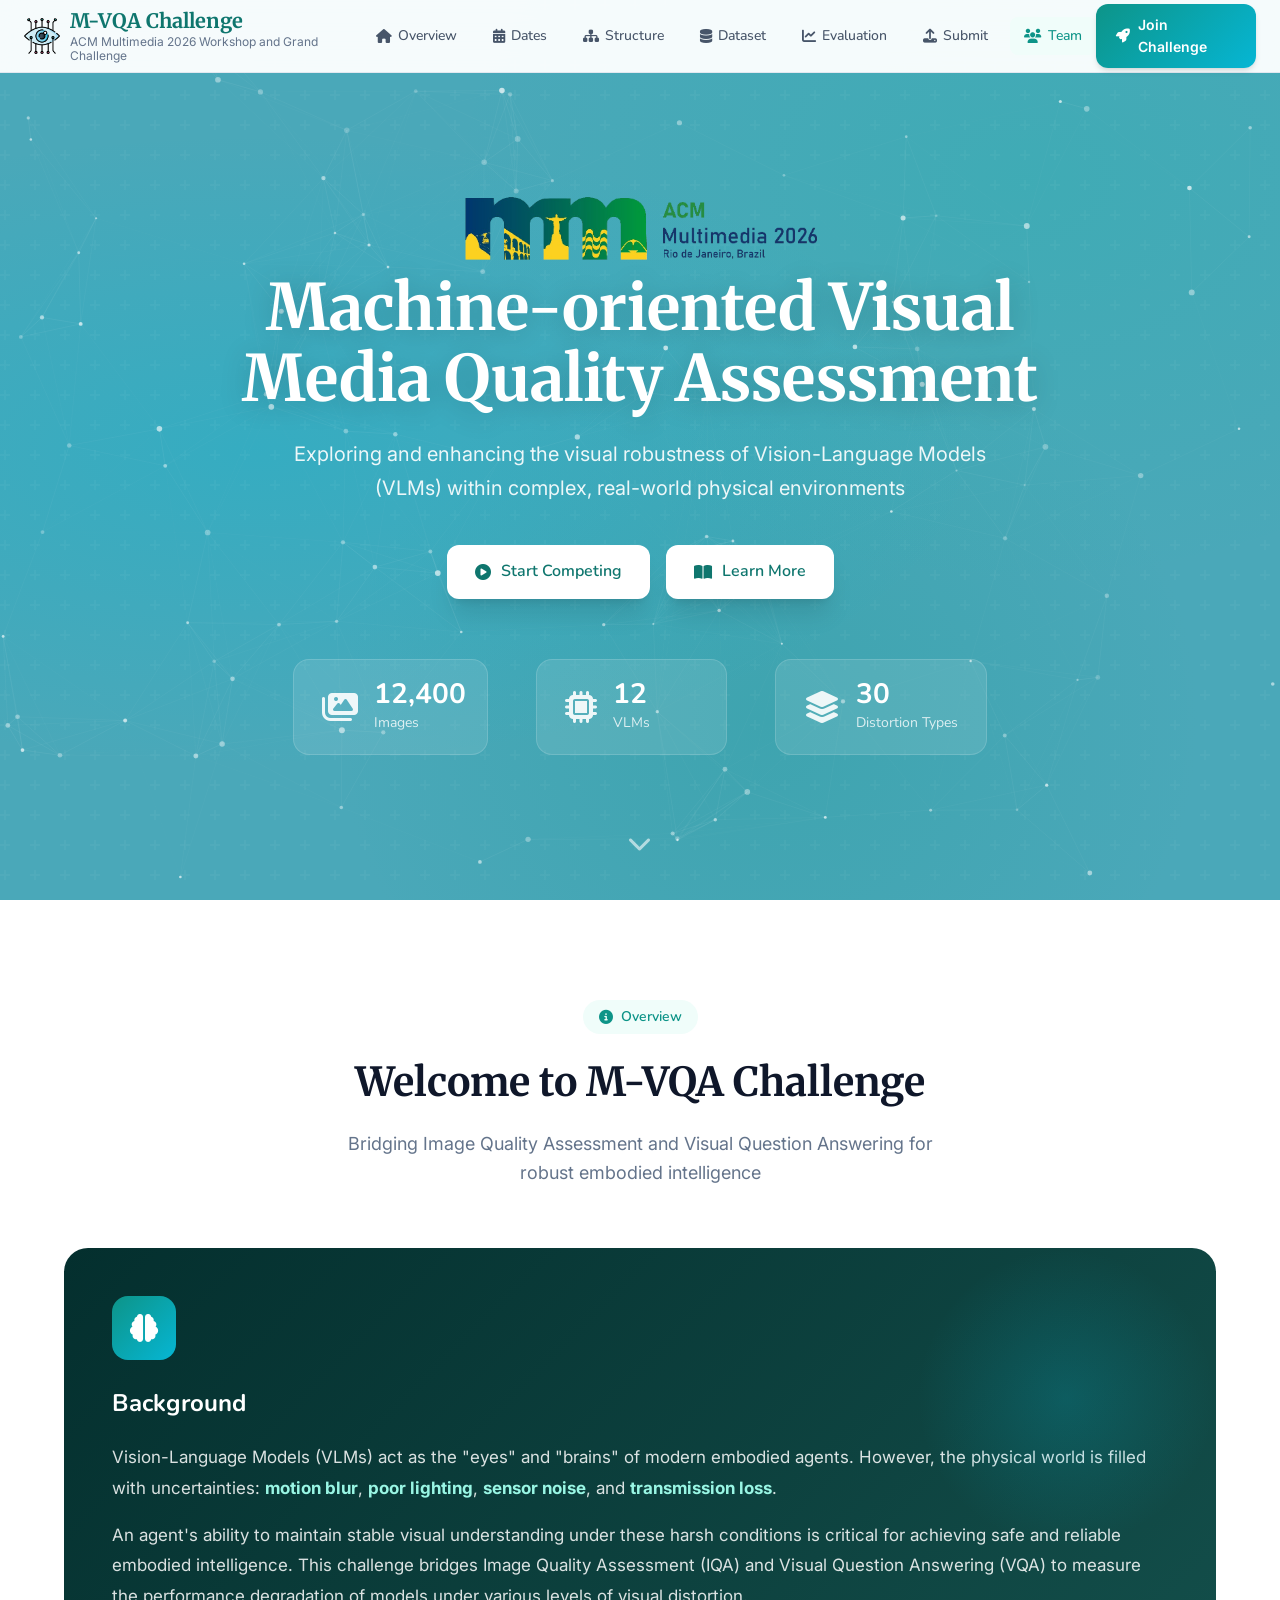
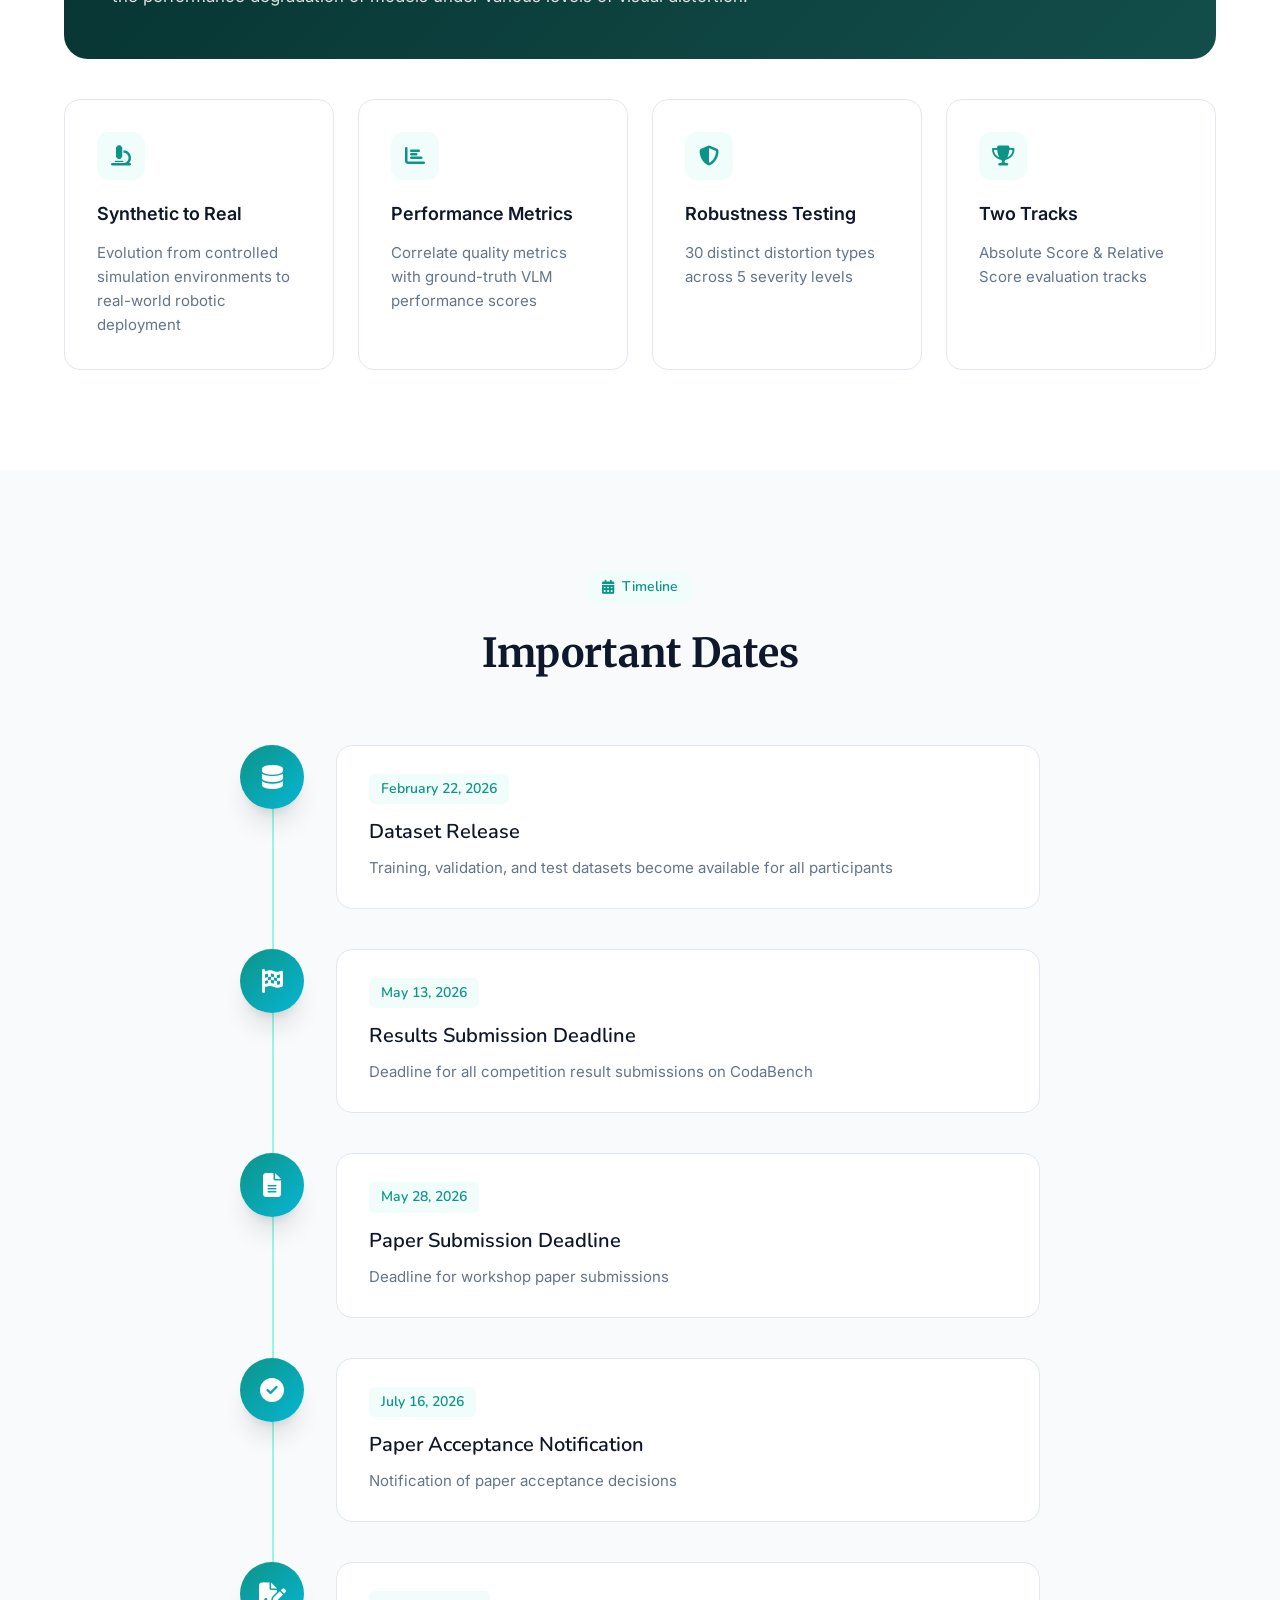
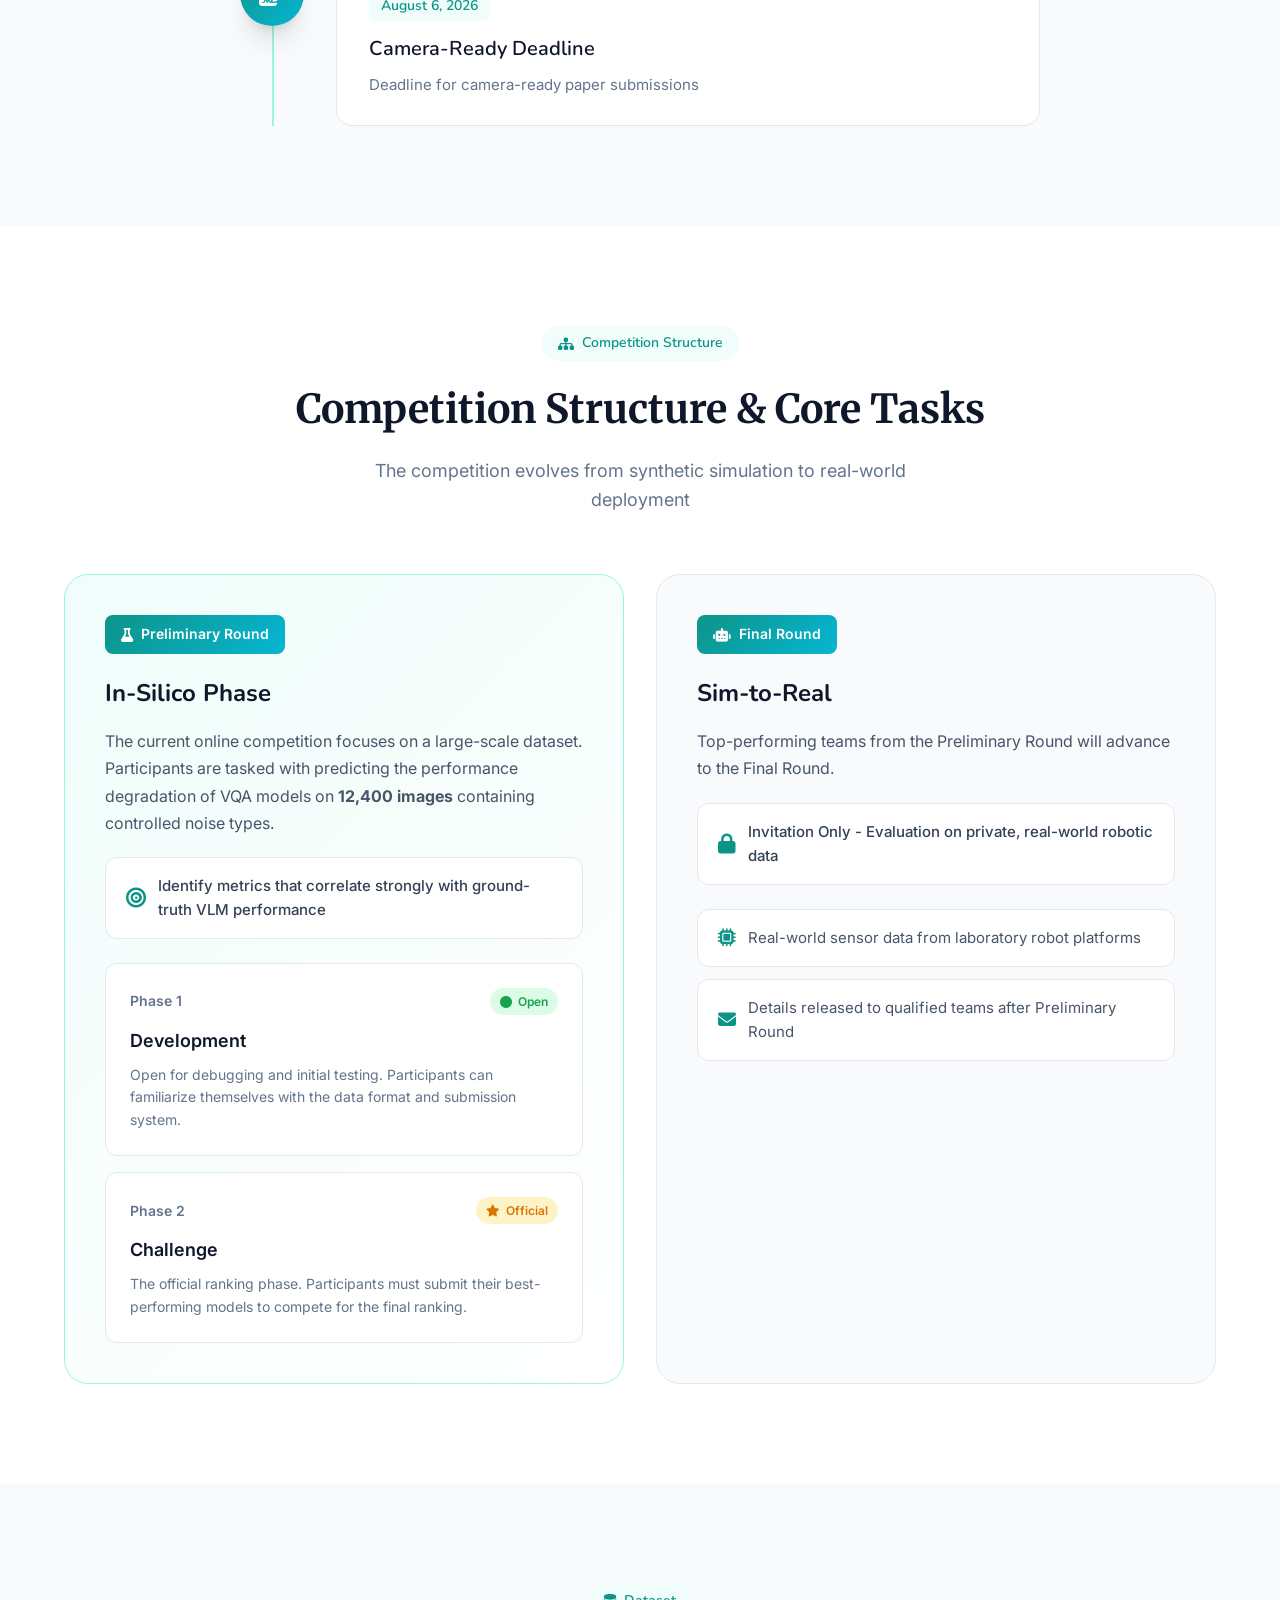
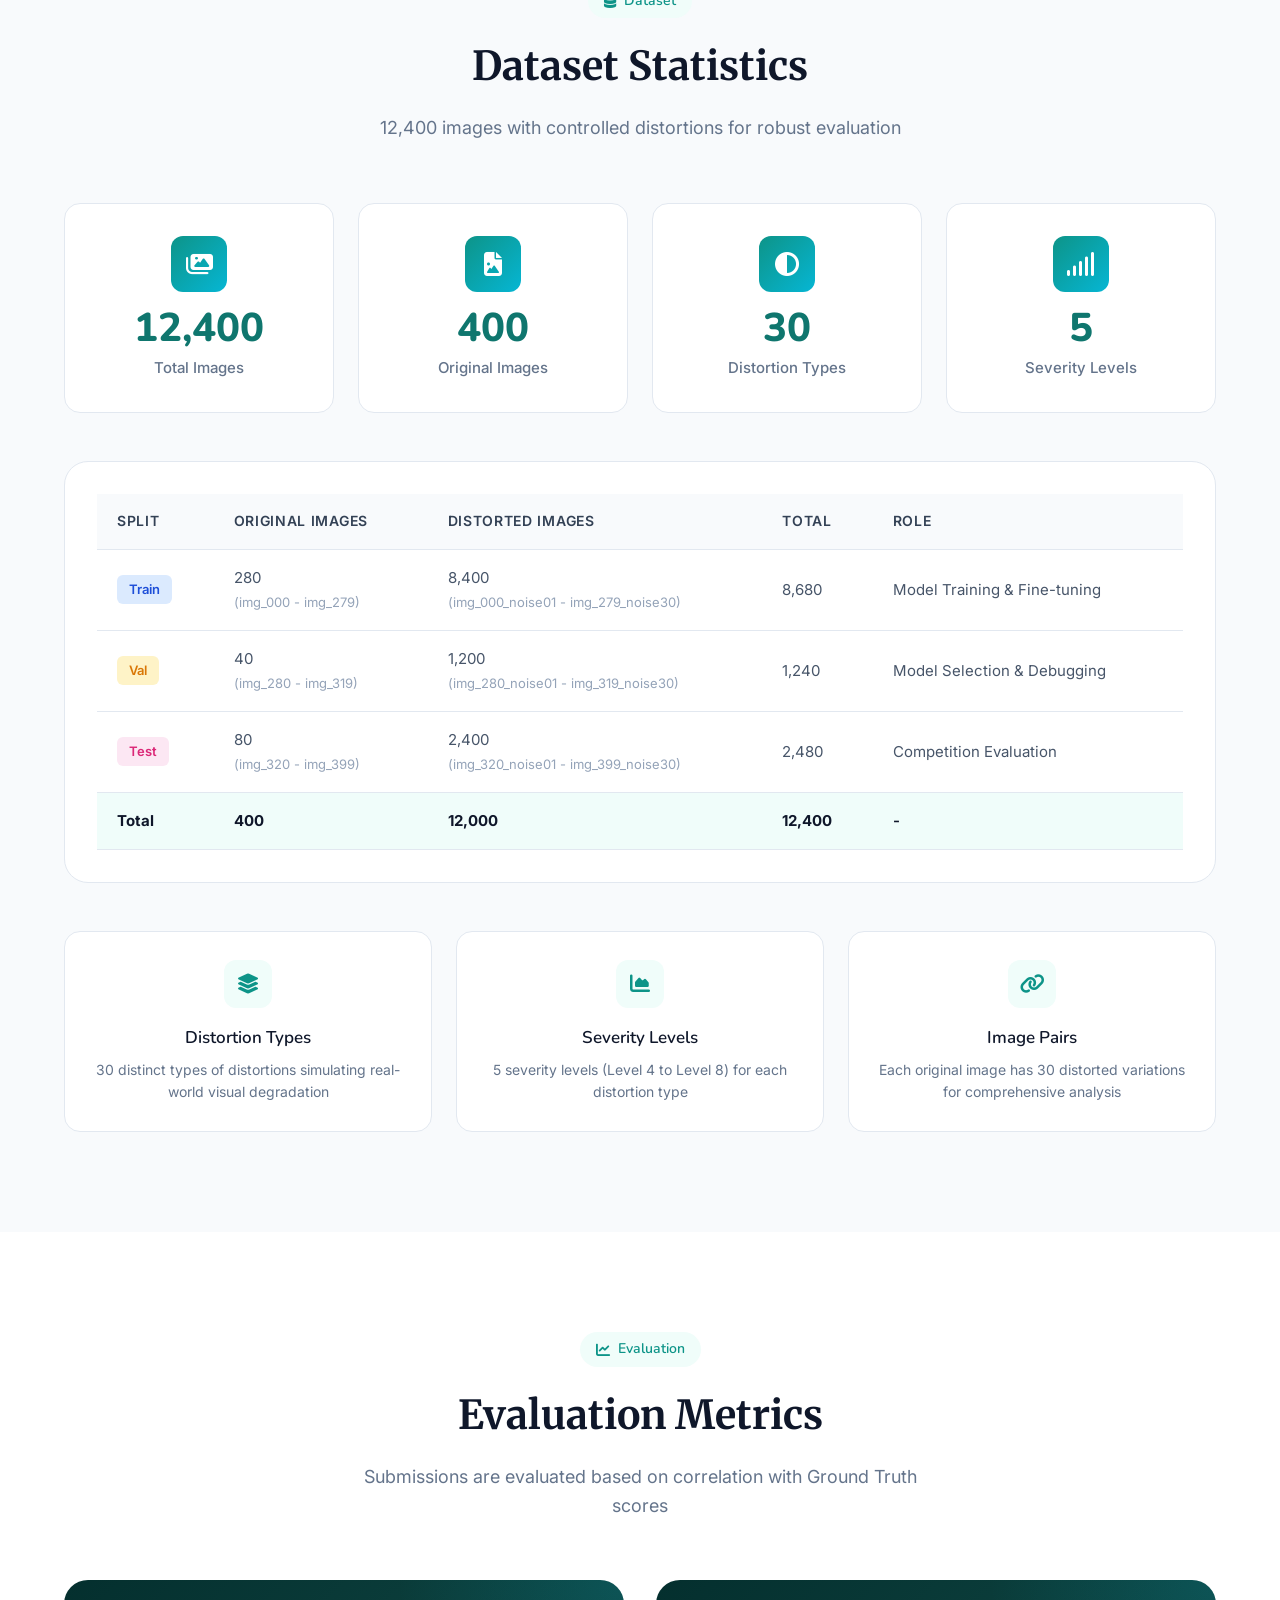
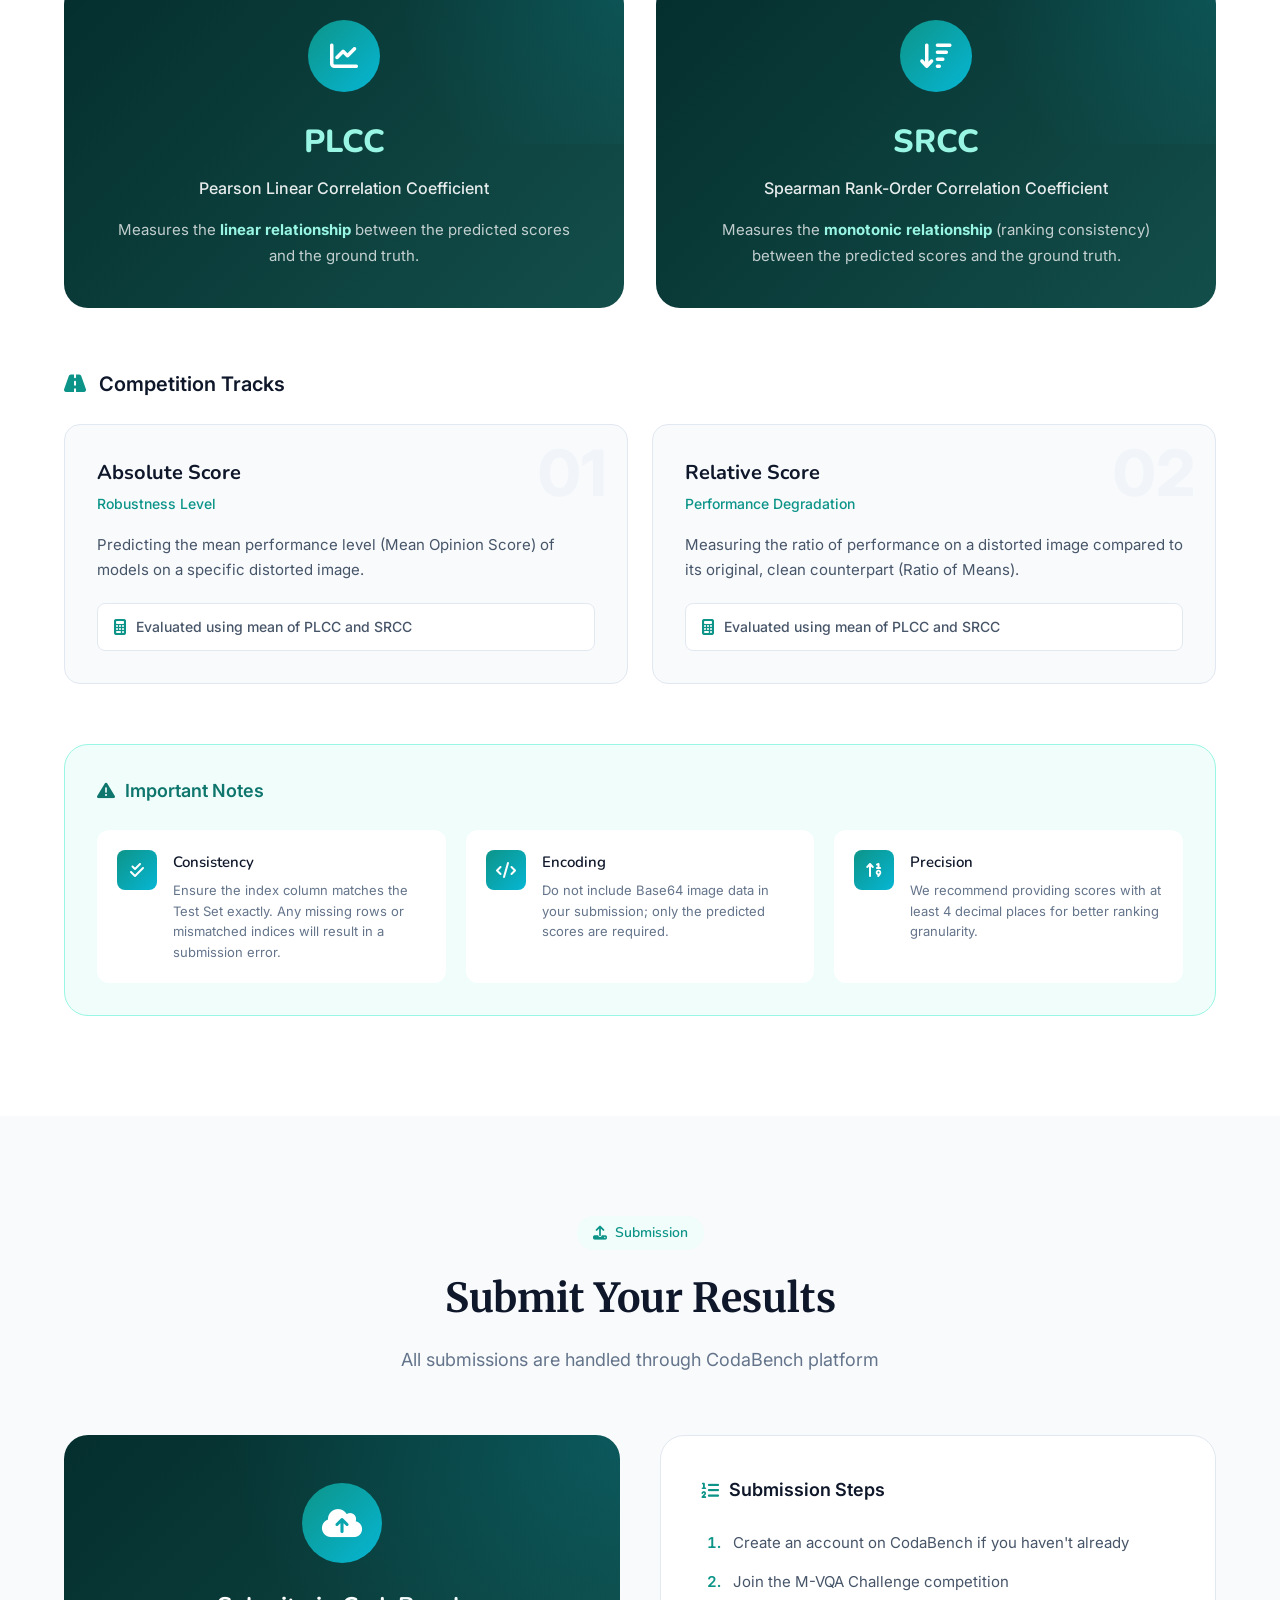
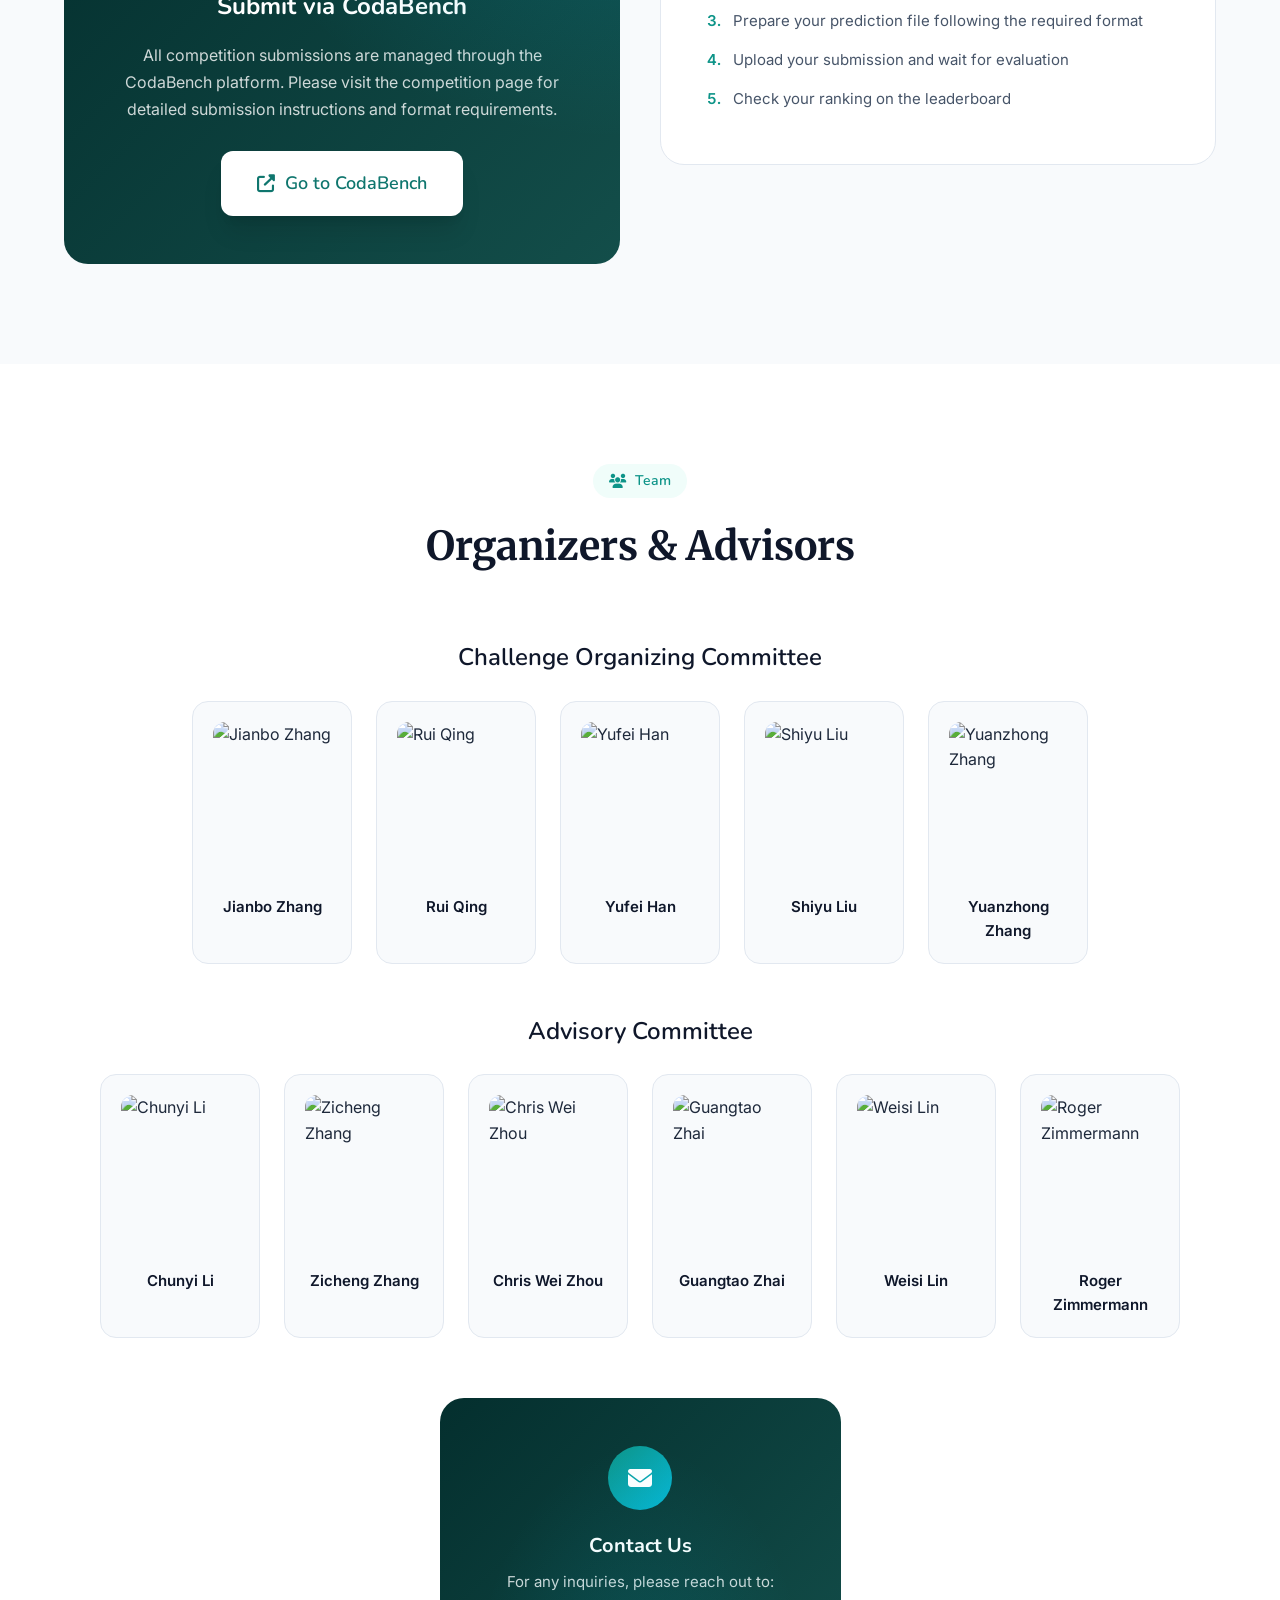
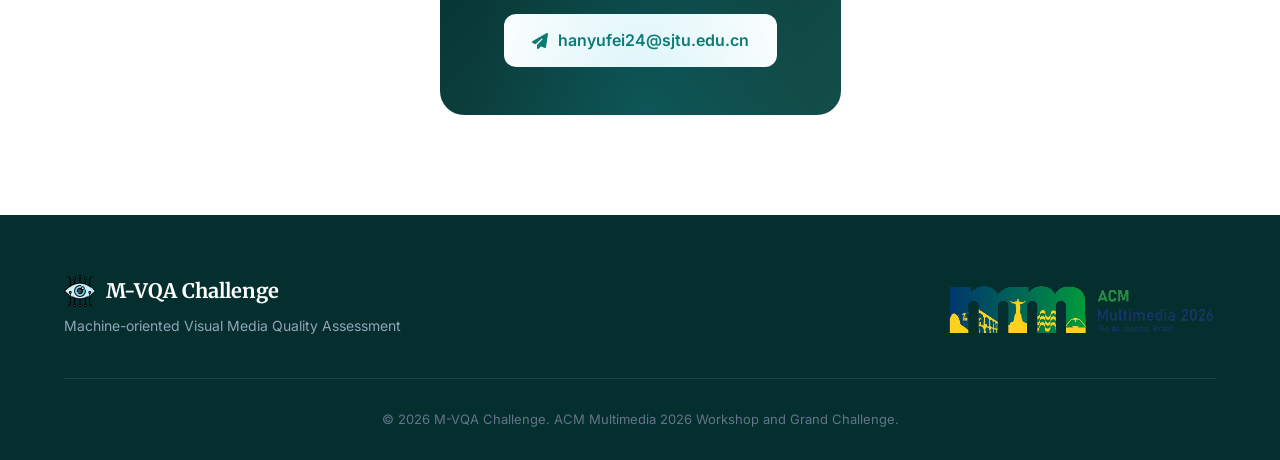
==== commit a7e38af8: "Change Learn More button style to match Start Competing" ====
--- a/index.html
+++ b/index.html
@@ -47,7 +47,7 @@
         <a href="https://www.codabench.org/competitions/13658/" class="btn btn-primary" target="_blank">
           <i class="fas fa-play-circle"></i> Start Competing
         </a>
-        <a href="#overview" class="btn btn-secondary">
+        <a href="#overview" class="btn btn-primary">
           <i class="fas fa-book-open"></i> Learn More
         </a>
       </div>
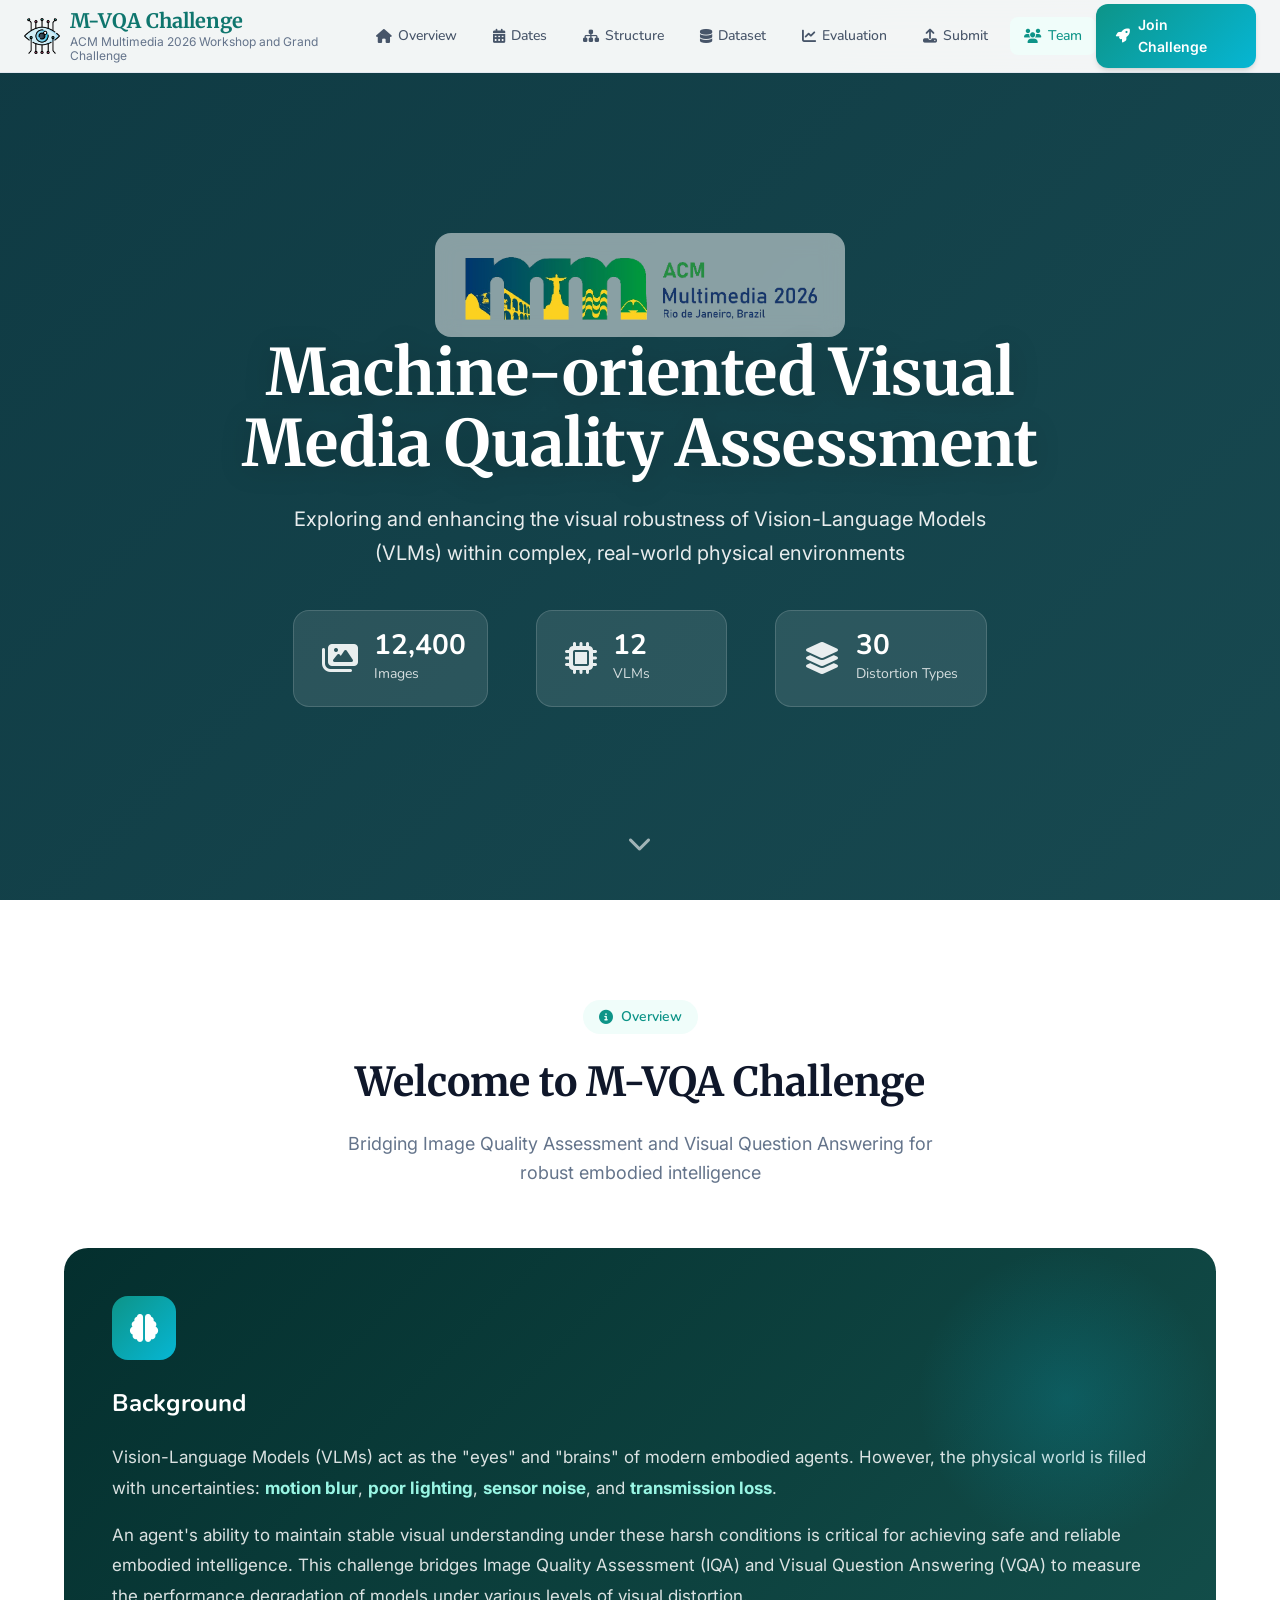
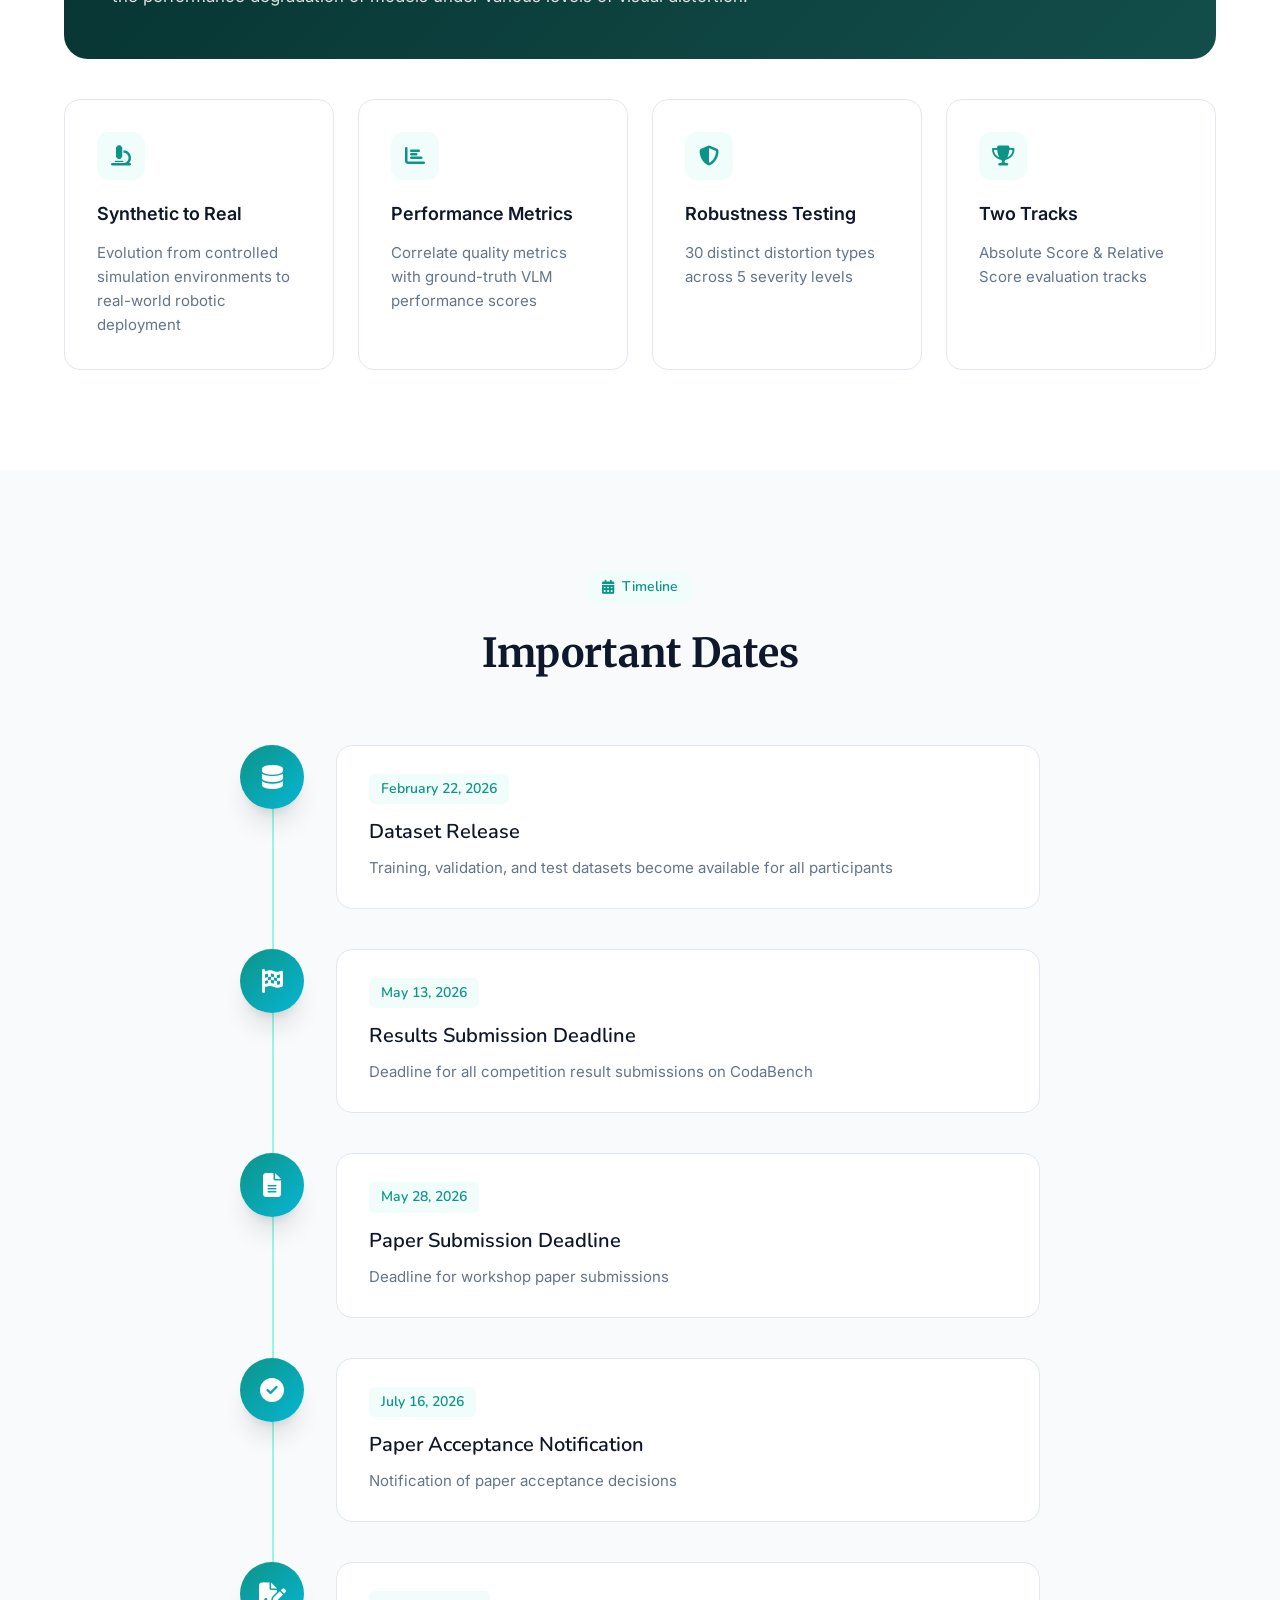
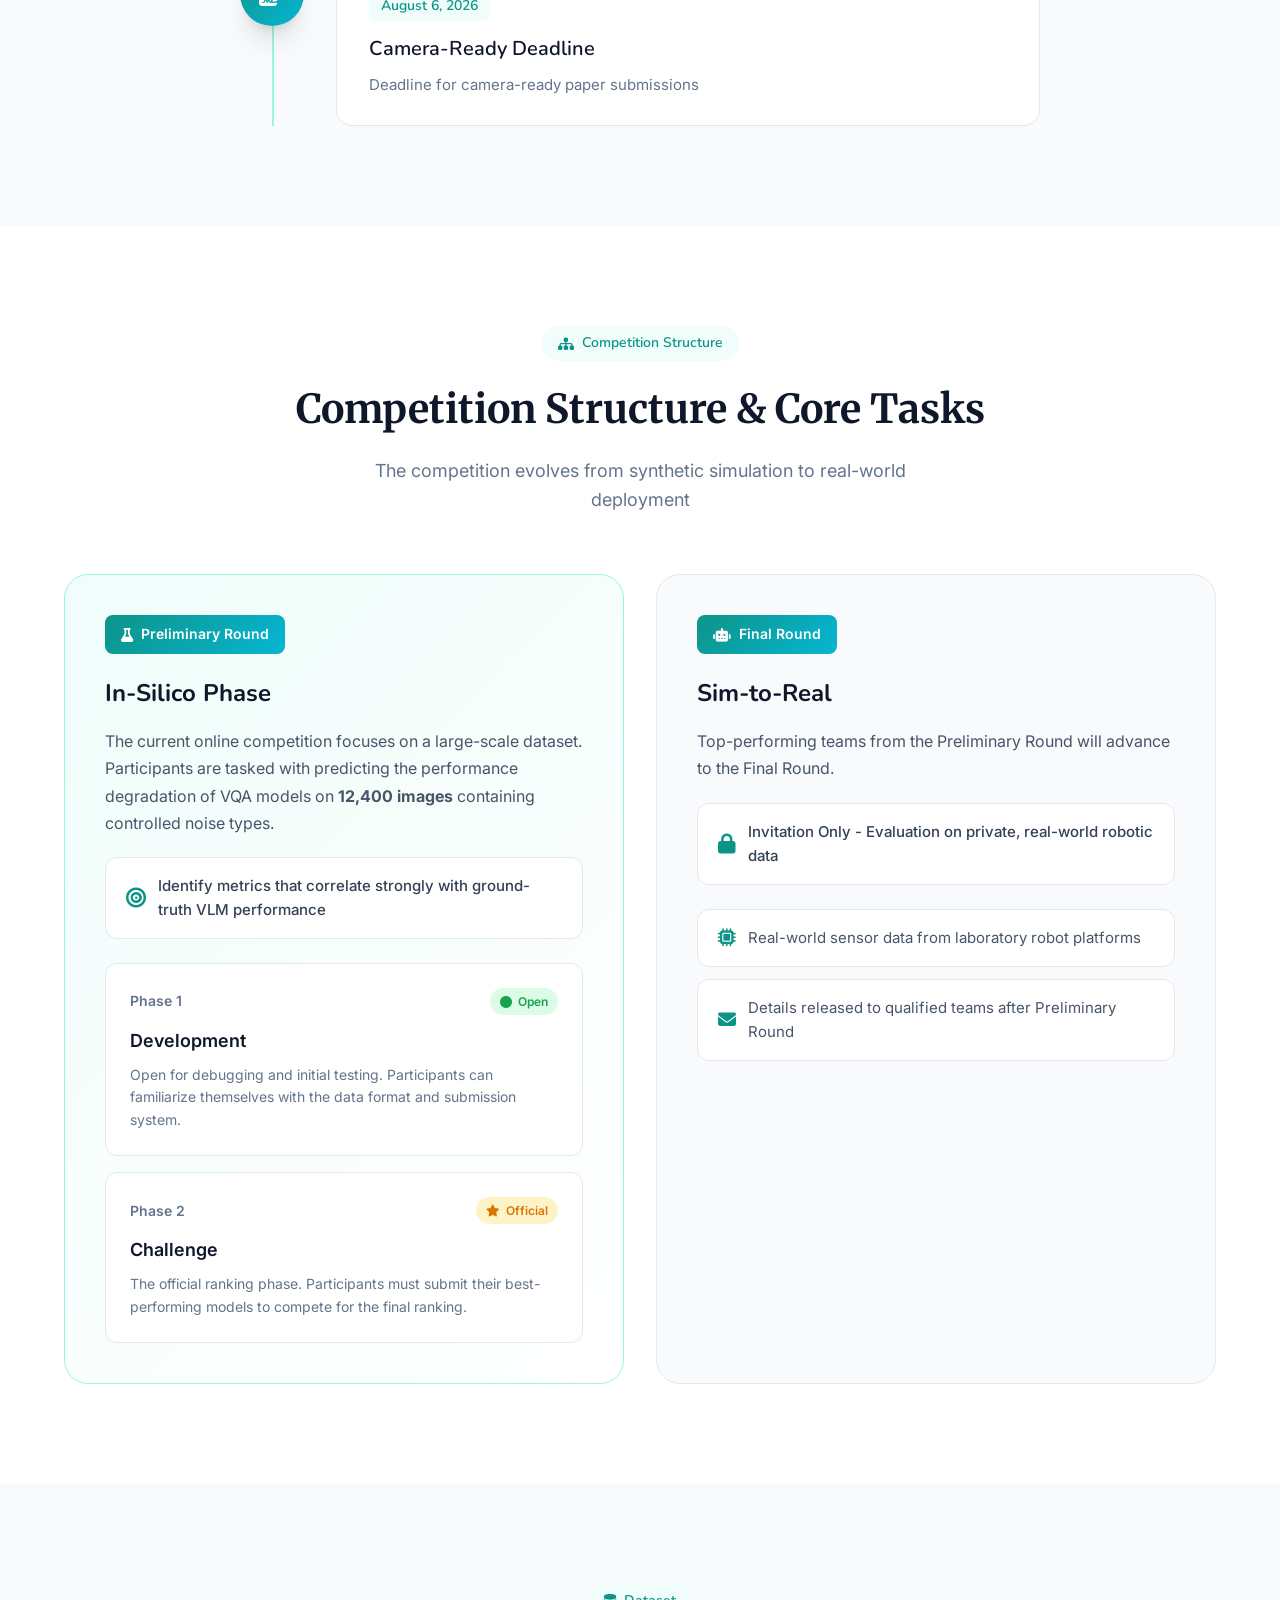
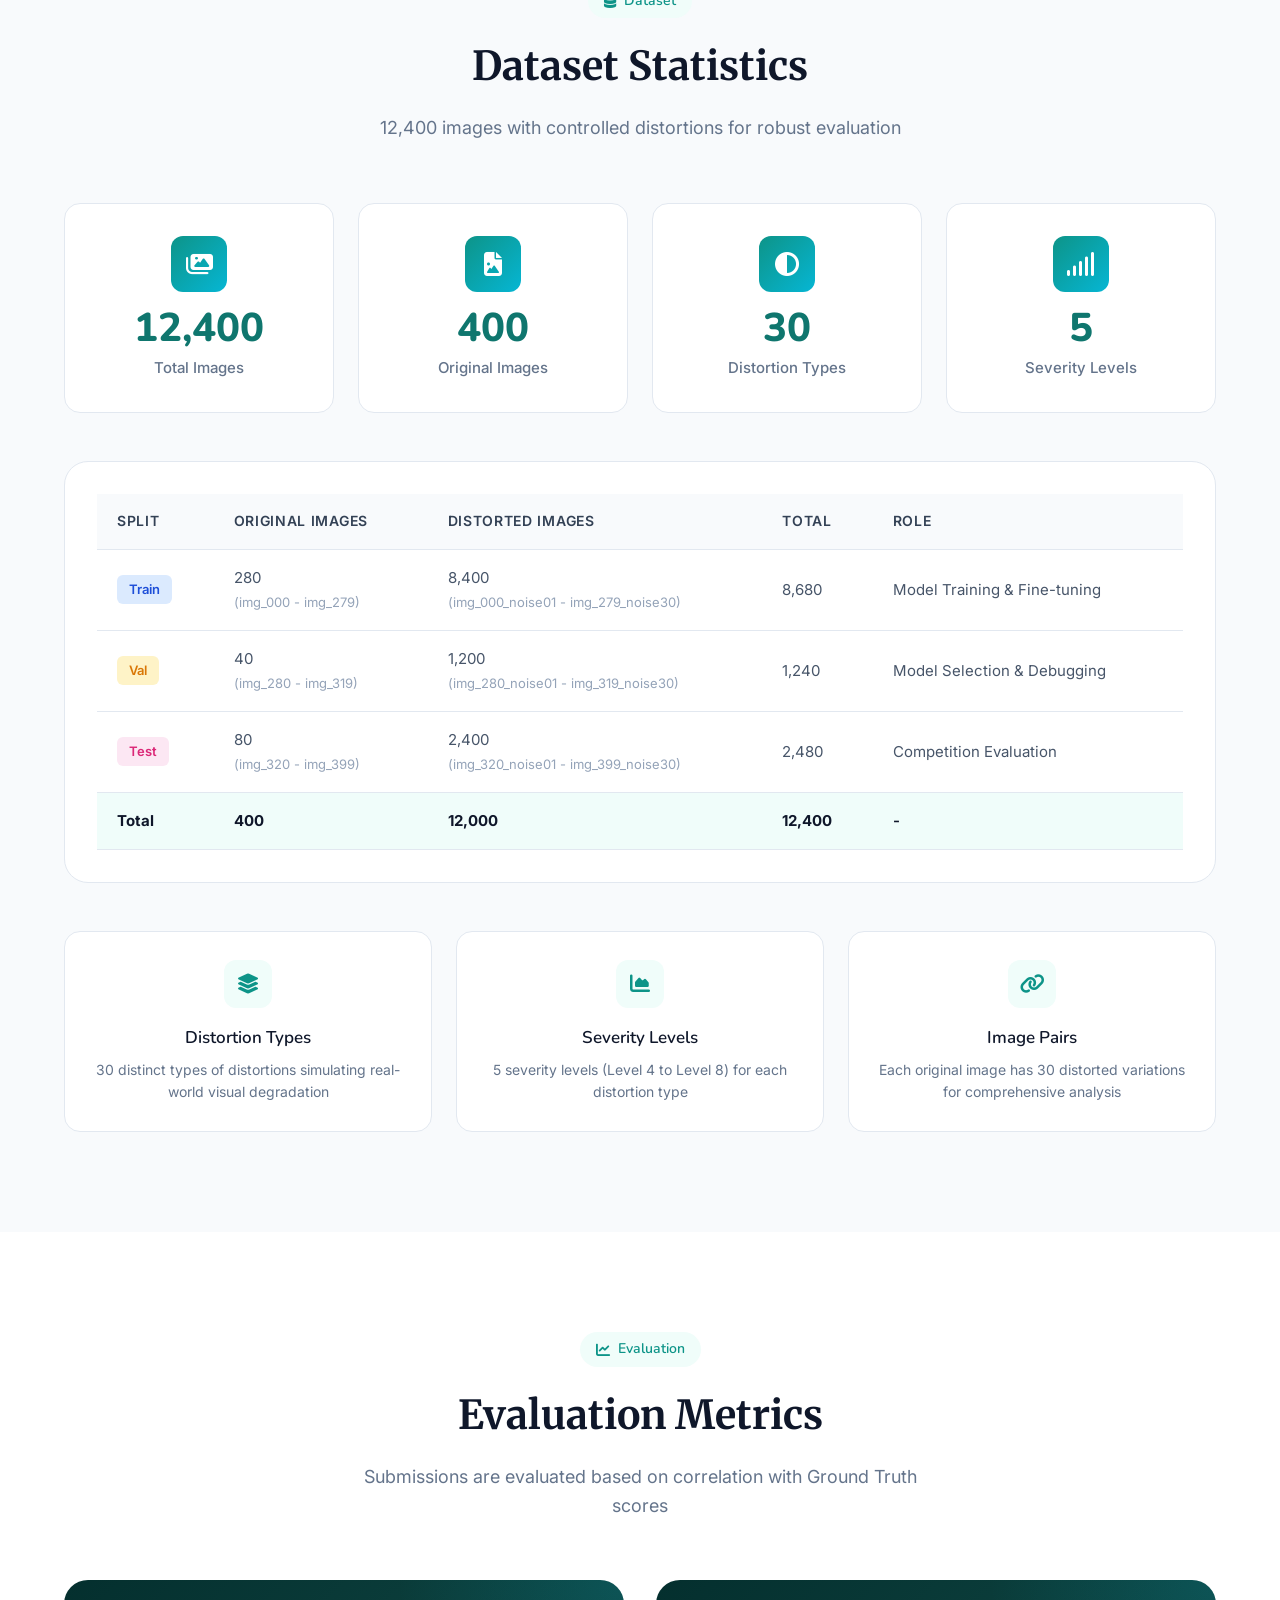
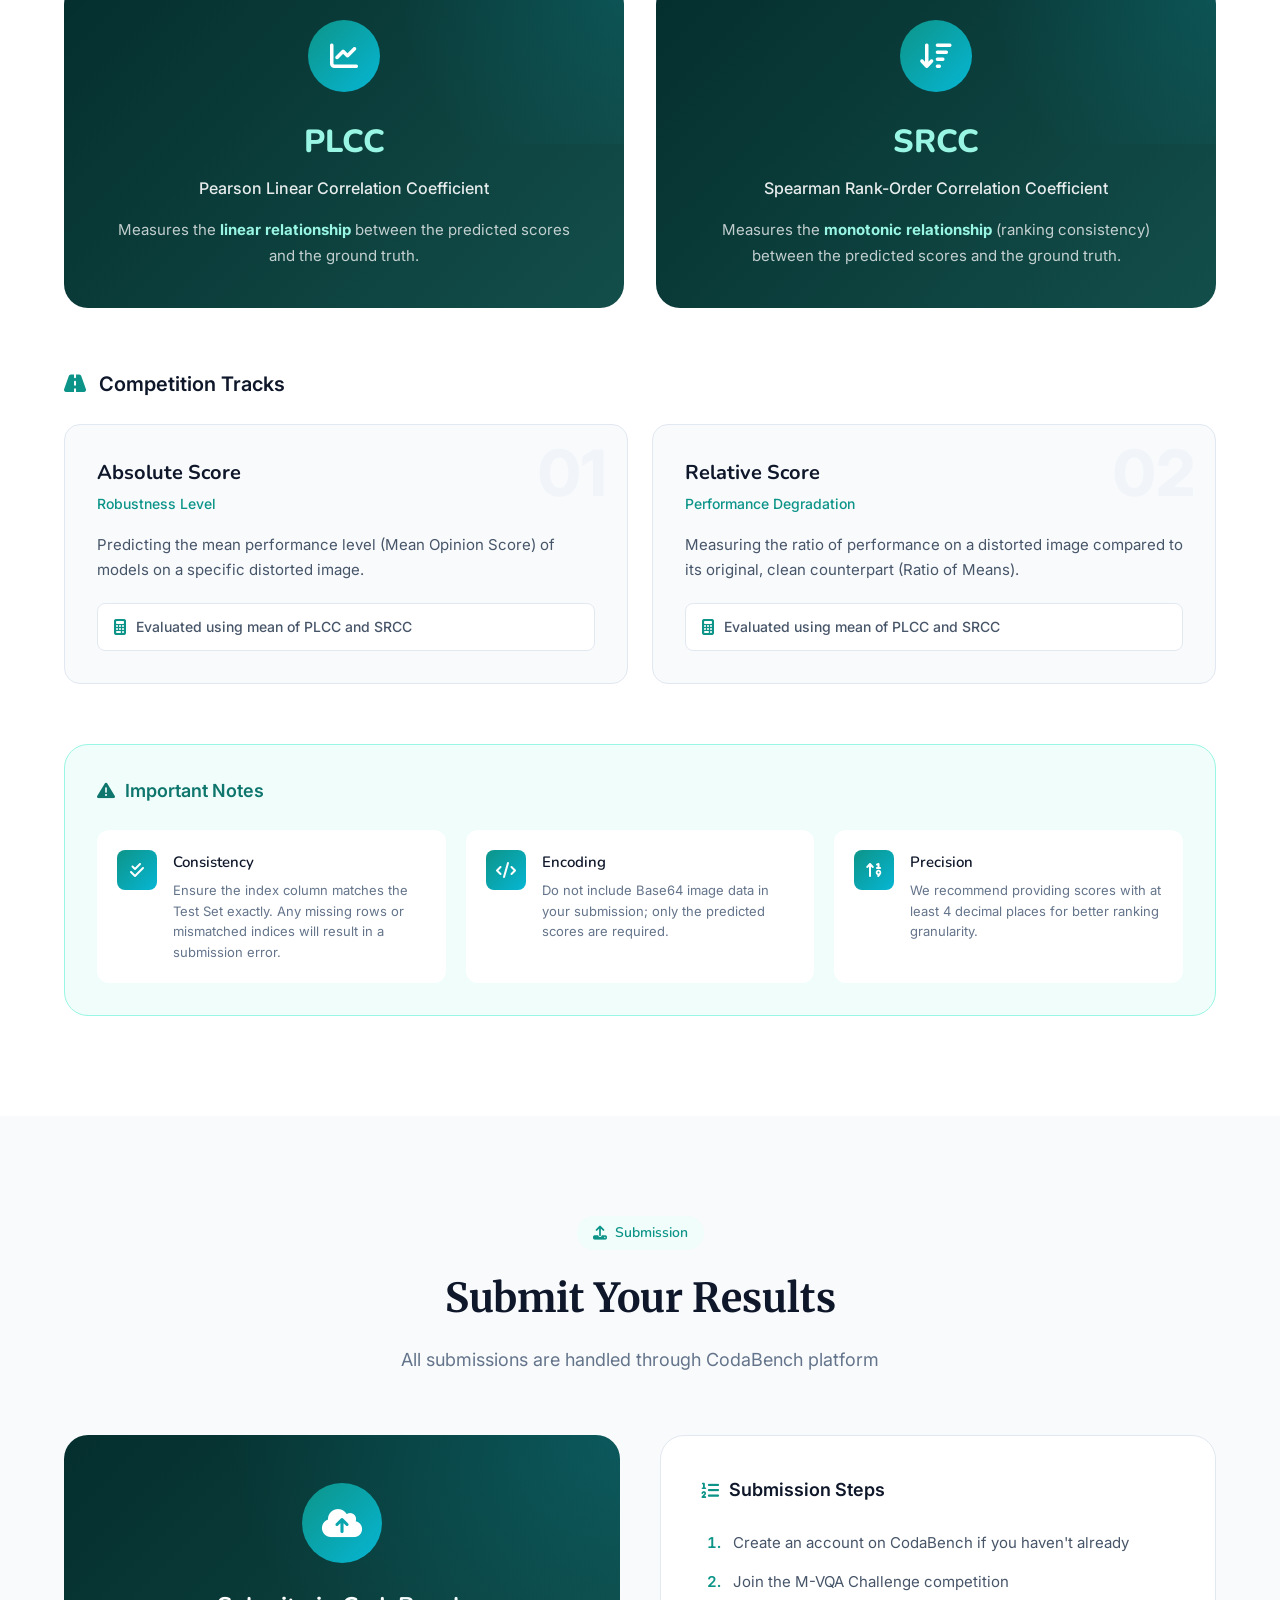
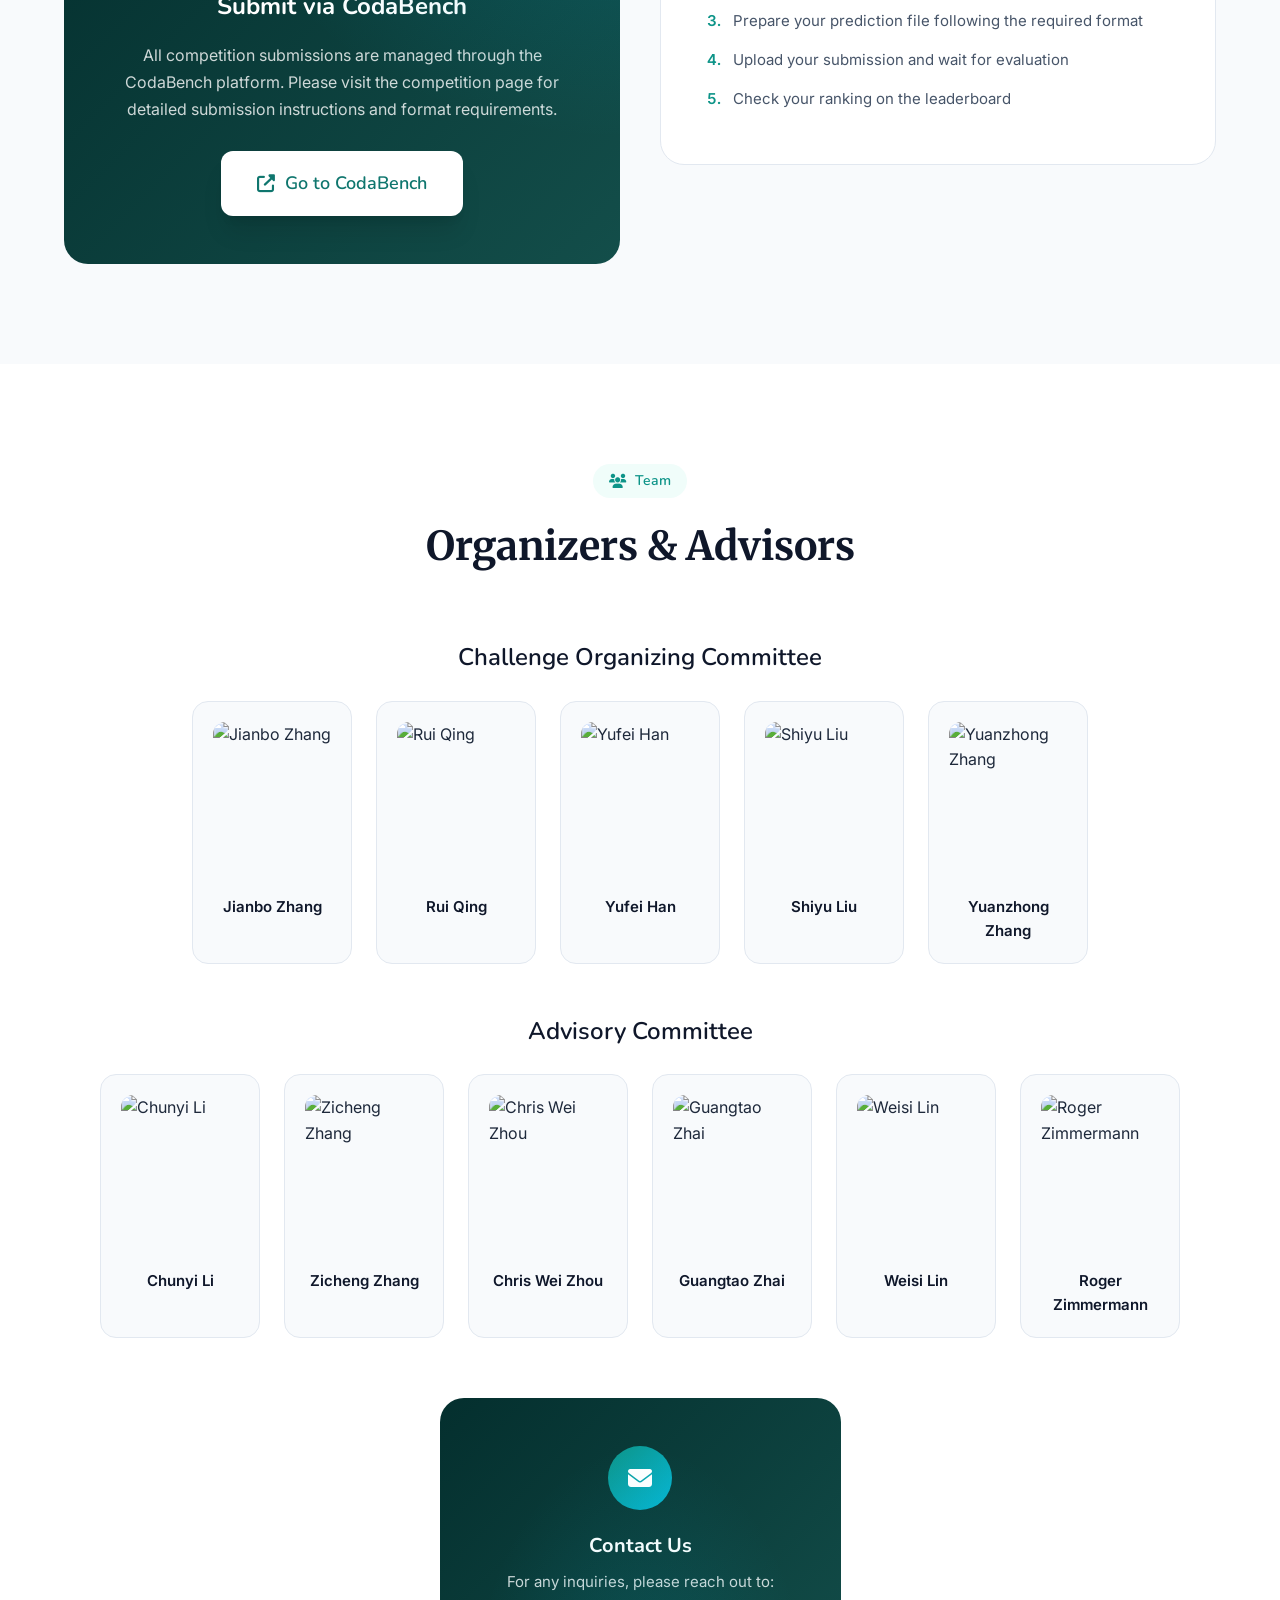
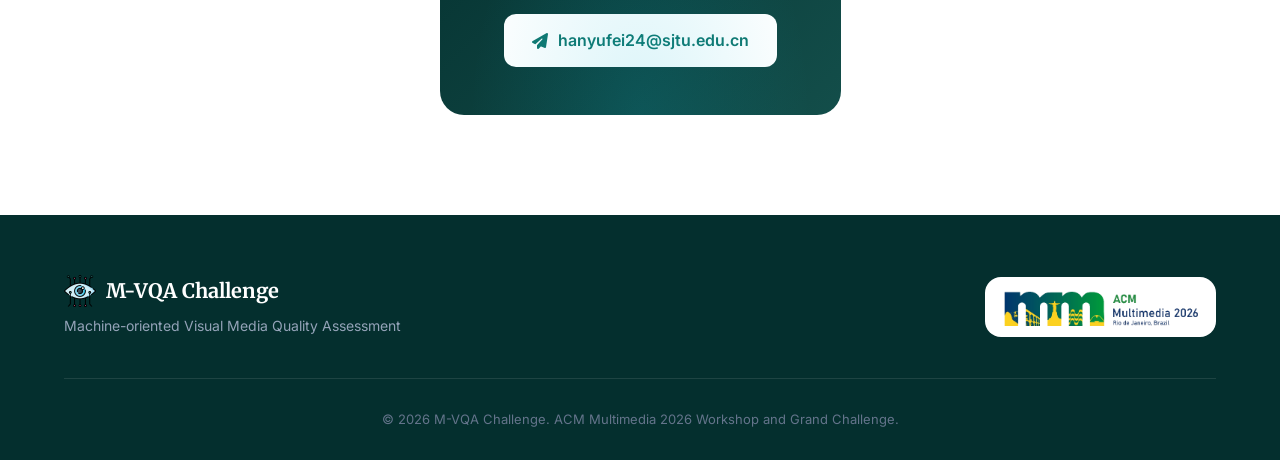
==== commit 381f6911: "Remove Start Competing and Learn More buttons from hero section" ====
--- a/index.html
+++ b/index.html
@@ -43,14 +43,6 @@
       </div>
       <h1>Machine-oriented Visual<br>Media Quality Assessment</h1>
       <p class="hero-subtitle">Exploring and enhancing the visual robustness of Vision-Language Models (VLMs) within complex, real-world physical environments</p>
-      <div class="hero-buttons">
-        <a href="https://www.codabench.org/competitions/13658/" class="btn btn-primary" target="_blank">
-          <i class="fas fa-play-circle"></i> Start Competing
-        </a>
-        <a href="#overview" class="btn btn-primary">
-          <i class="fas fa-book-open"></i> Learn More
-        </a>
-      </div>
       <div class="hero-stats">
         <div class="stat-item">
           <i class="fas fa-images"></i>
--- a/style.css
+++ b/style.css
@@ -192,7 +192,12 @@
   right: 0;
   bottom: 0;
   left: 0;
-  background: var(--gradient-hero);
+  background-color: #0f766e;
+  background-image: url('https://images.unsplash.com/photo-1516306580123-e6e52b1b7b5f?w=1920&q=80');
+  background-position: center;
+  background-size: cover;
+  background-attachment: fixed;
+  background-repeat: no-repeat;
   z-index: 0;
 }
 
@@ -203,20 +208,11 @@
   right: 0;
   bottom: 0;
   left: 0;
-  background: 
-    radial-gradient(ellipse at 20% 50%, rgba(6, 182, 212, 0.3) 0%, transparent 50%),
-    radial-gradient(ellipse at 80% 20%, rgba(20, 184, 166, 0.2) 0%, transparent 40%),
-    radial-gradient(ellipse at 60% 80%, rgba(13, 148, 136, 0.2) 0%, transparent 40%);
+  background: linear-gradient(135deg, rgba(15, 23, 42, 0.63) 0%, rgba(30, 41, 59, 0.58) 100%);
 }
 
 .hero-bg::after {
-  content: '';
-  position: absolute;
-  top: 0;
-  right: 0;
-  bottom: 0;
-  left: 0;
-  background: url("data:image/svg+xml,%3Csvg width='60' height='60' viewBox='0 0 60 60' xmlns='http://www.w3.org/2000/svg'%3E%3Cg fill='none' fill-rule='evenodd'%3E%3Cg fill='%23ffffff' fill-opacity='0.03'%3E%3Cpath d='M36 34v-4h-2v4h-4v2h4v4h2v-4h4v-2h-4zm0-30V0h-2v4h-4v2h4v4h2V6h4V4h-4zM6 34v-4H4v4H0v2h4v4h2v-4h4v-2H6zM6 4V0H4v4H0v2h4v4h2V6h4V4H6z'/%3E%3C/g%3E%3C/g%3E%3C/svg%3E");
+  display: none;
 }
 
 .hero-particles {
@@ -241,6 +237,11 @@
   align-items: center;
   justify-content: center;
   animation: fadeInDown 0.6s ease;
+  background: rgba(255, 255, 255, 0.5);
+  backdrop-filter: blur(10px);
+  -webkit-backdrop-filter: blur(10px);
+  border-radius: var(--radius-lg);
+  padding: 12px 24px;
 }
 
 .hero-badge .acm-logo {
@@ -1563,6 +1564,9 @@
 .footer-acm-logo {
   height: 60px;
   width: auto;
+  background: white;
+  padding: 8px 16px;
+  border-radius: var(--radius-lg);
 }
 
 .footer-bottom {
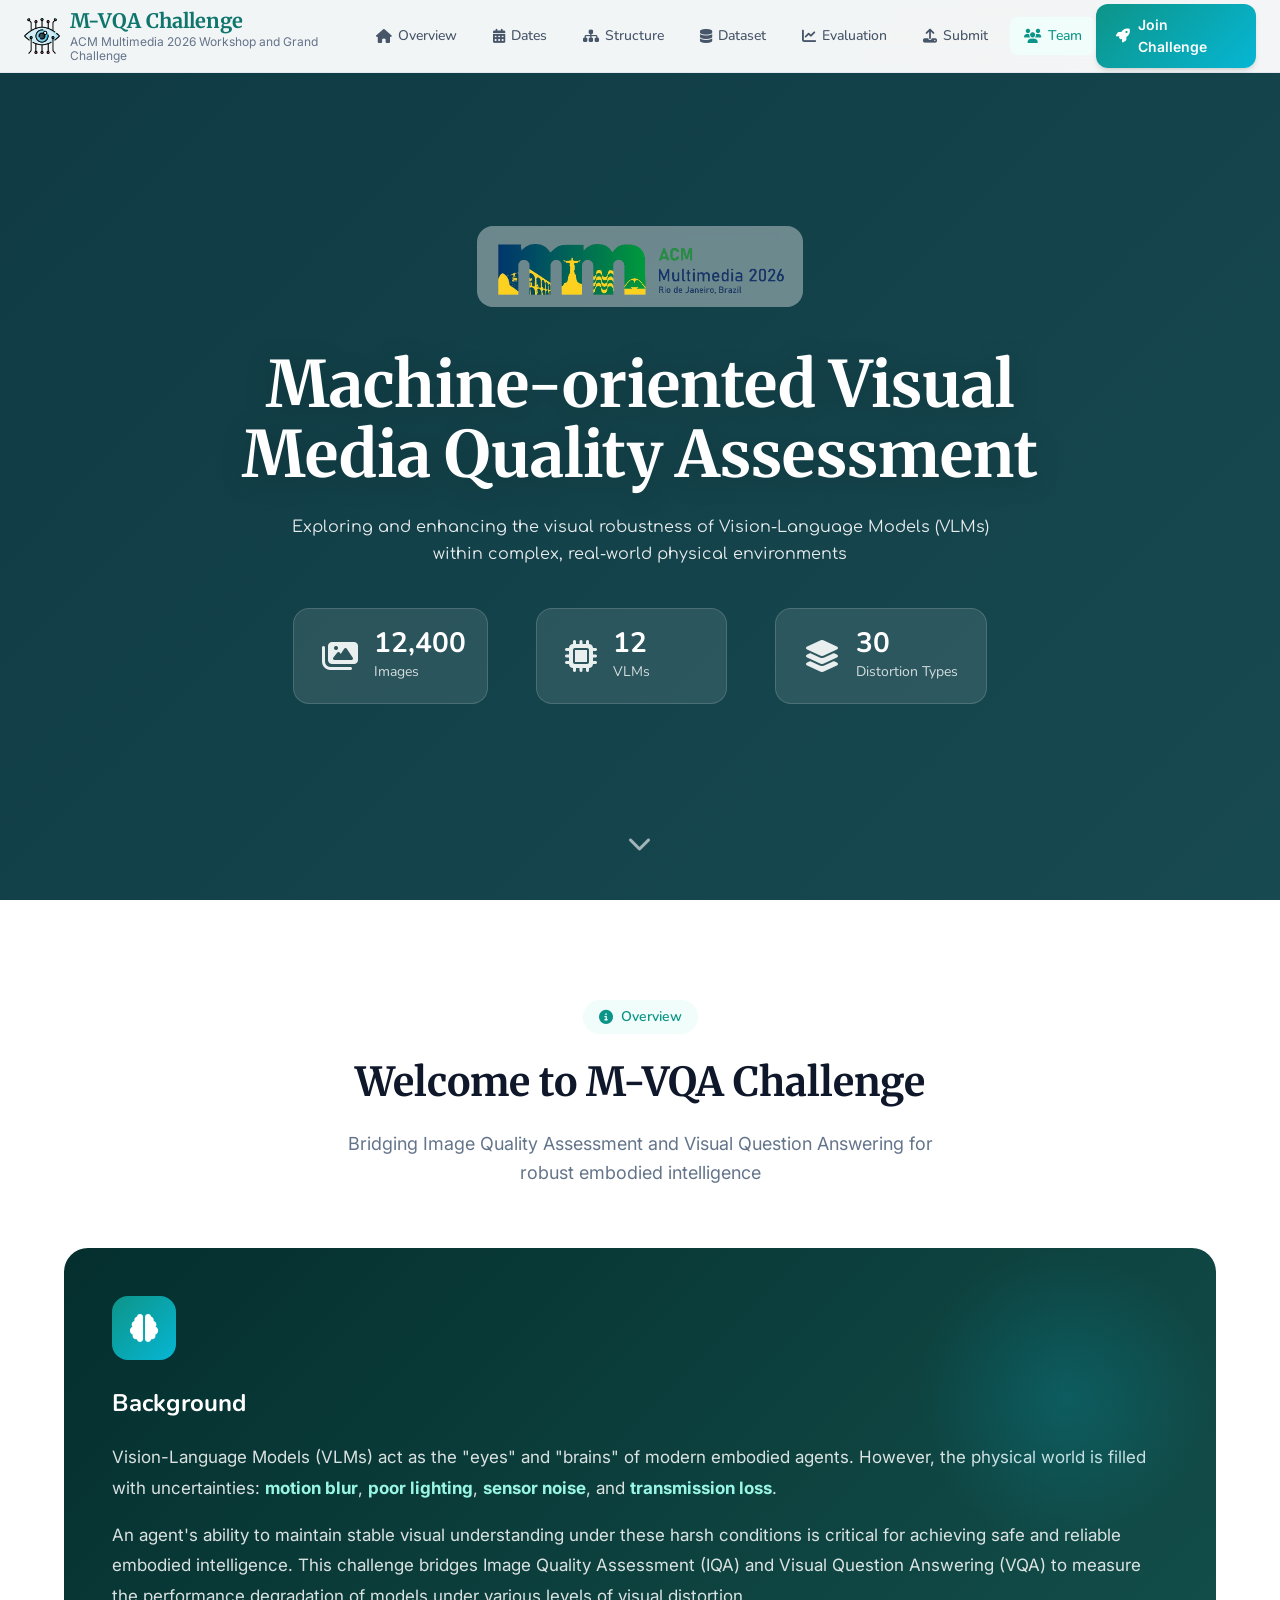
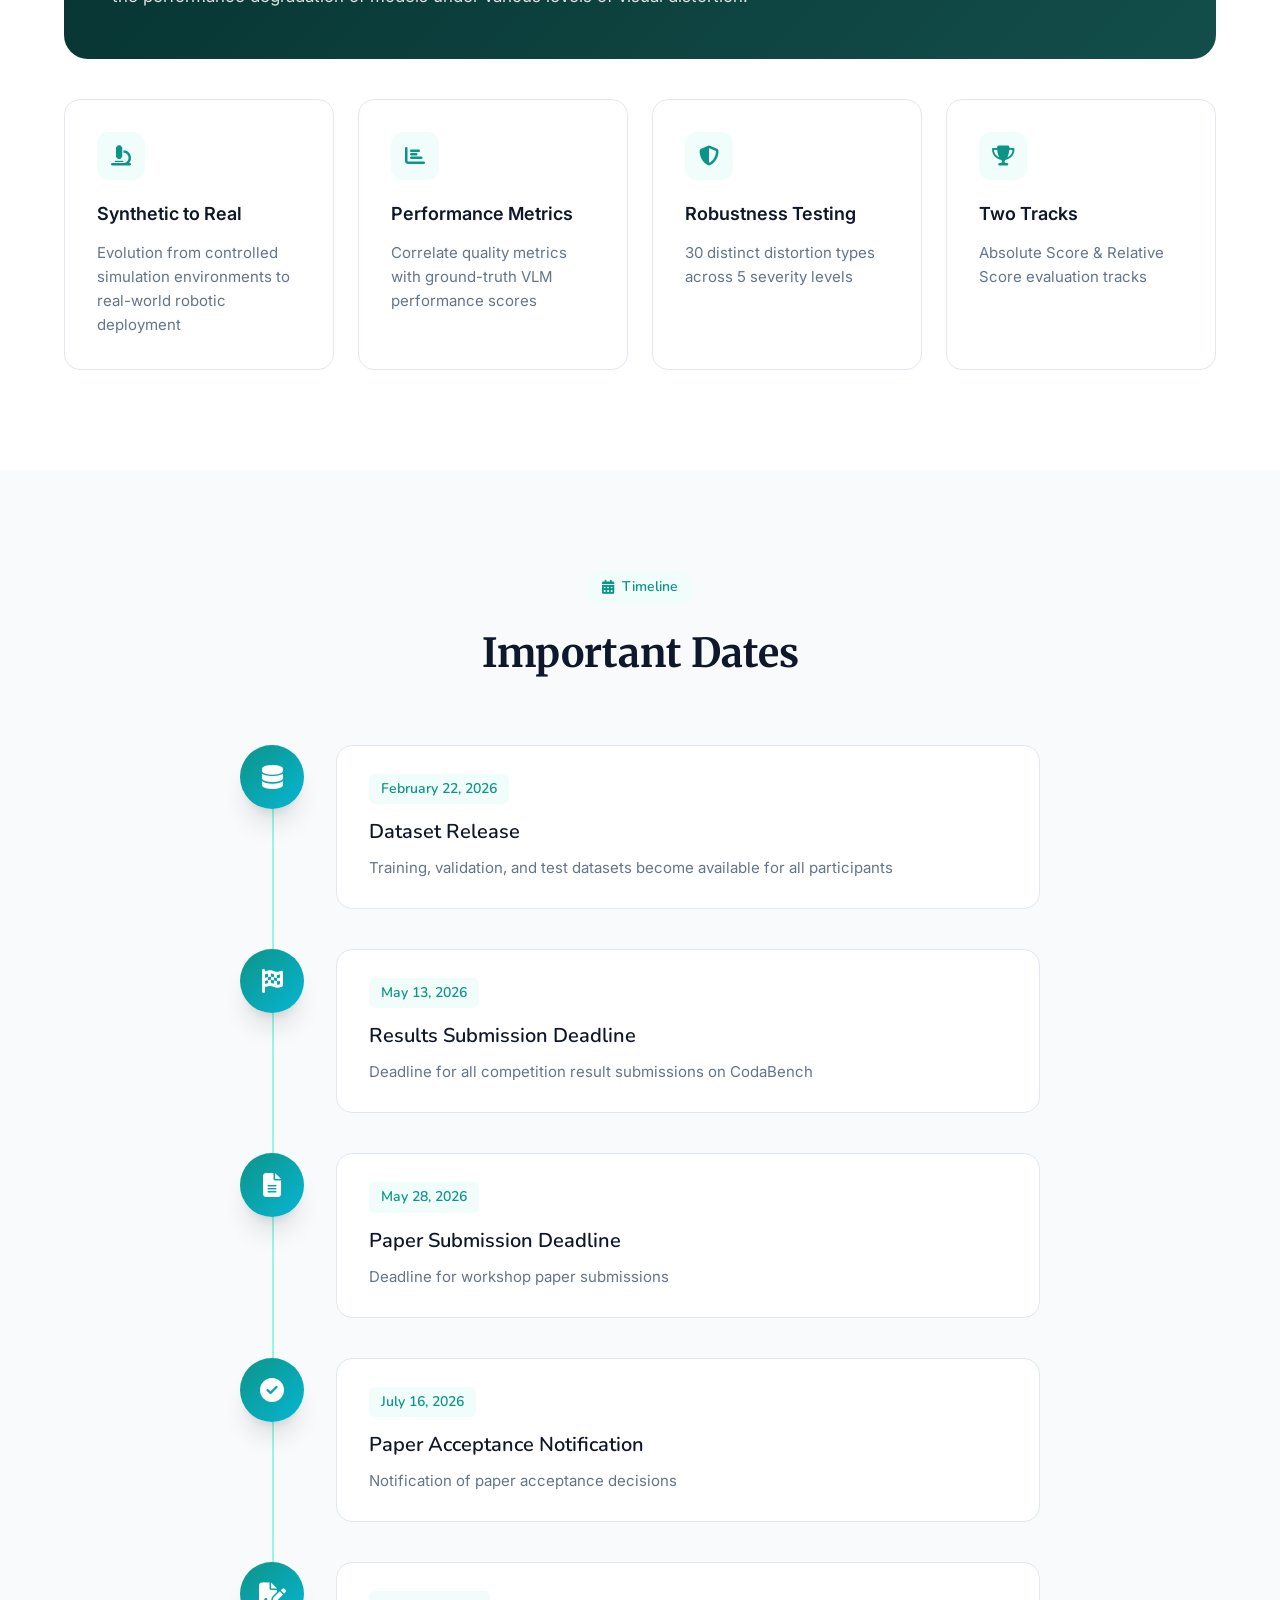
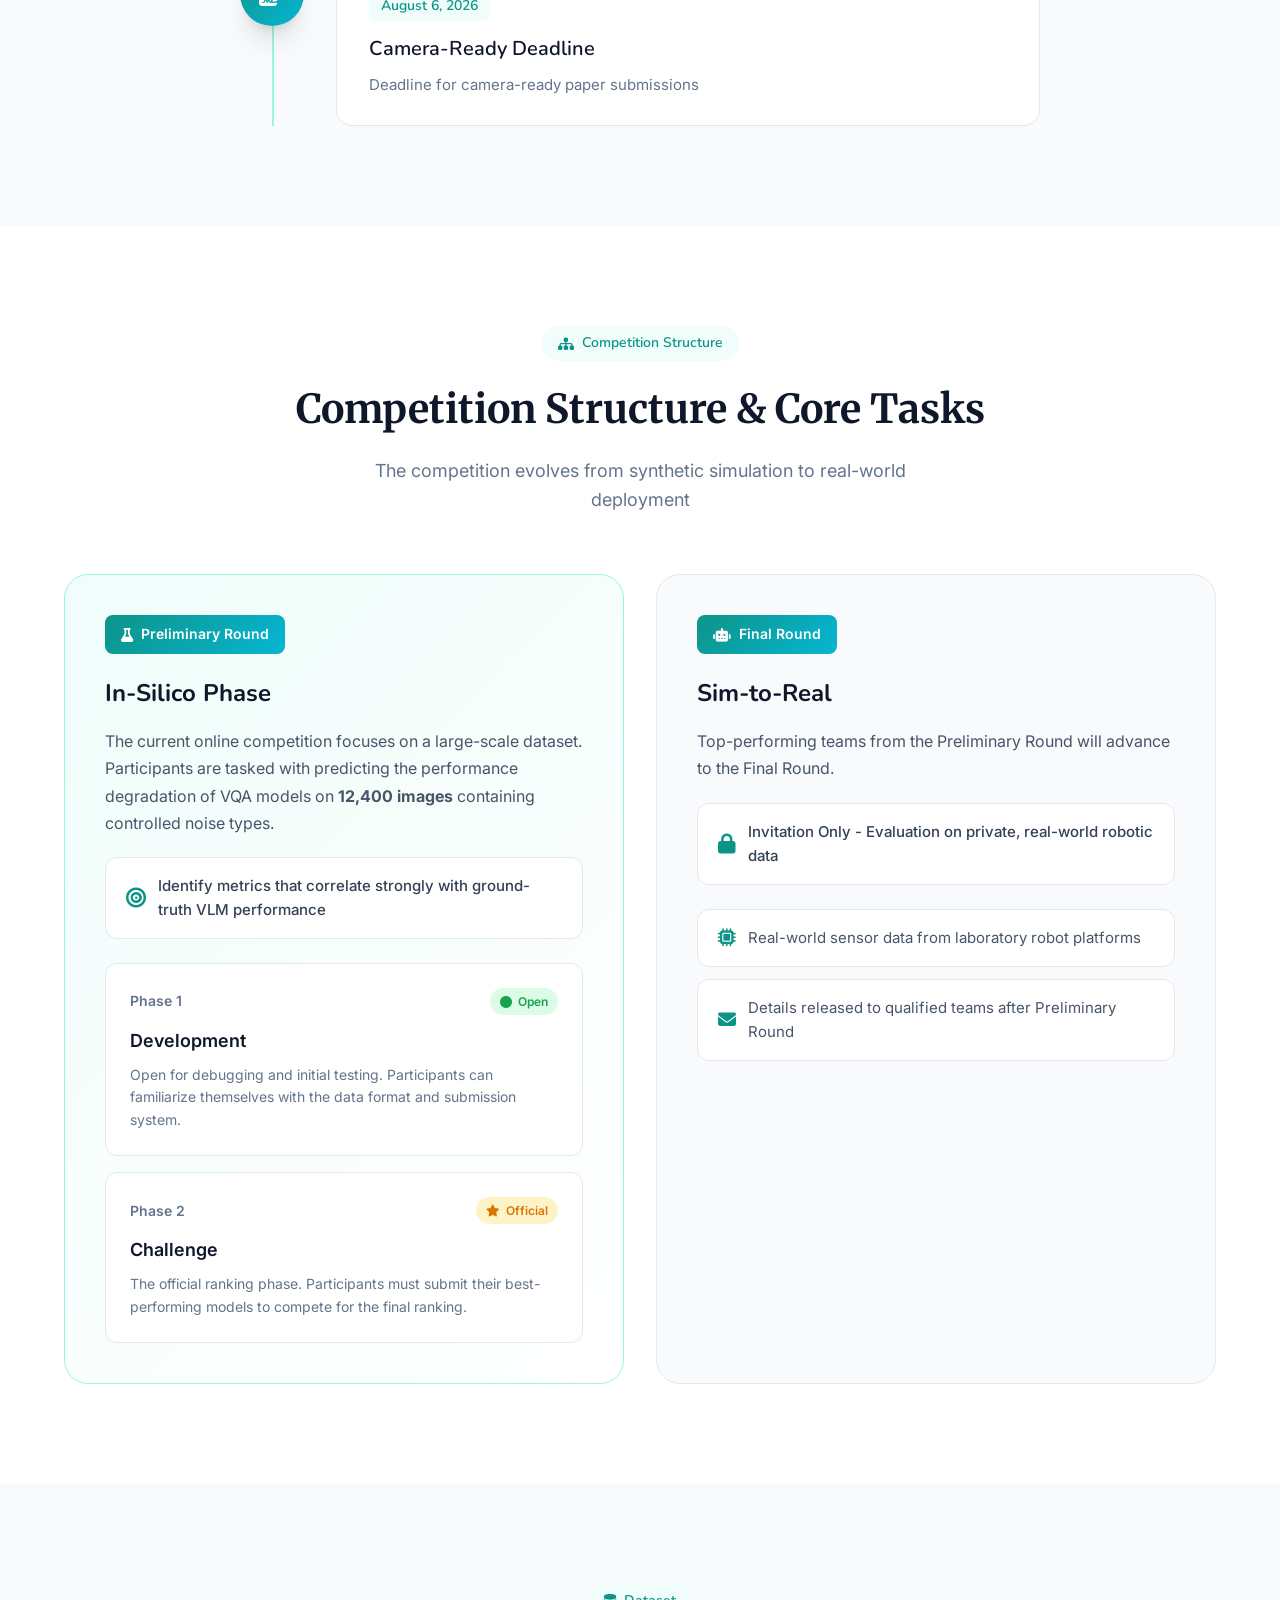
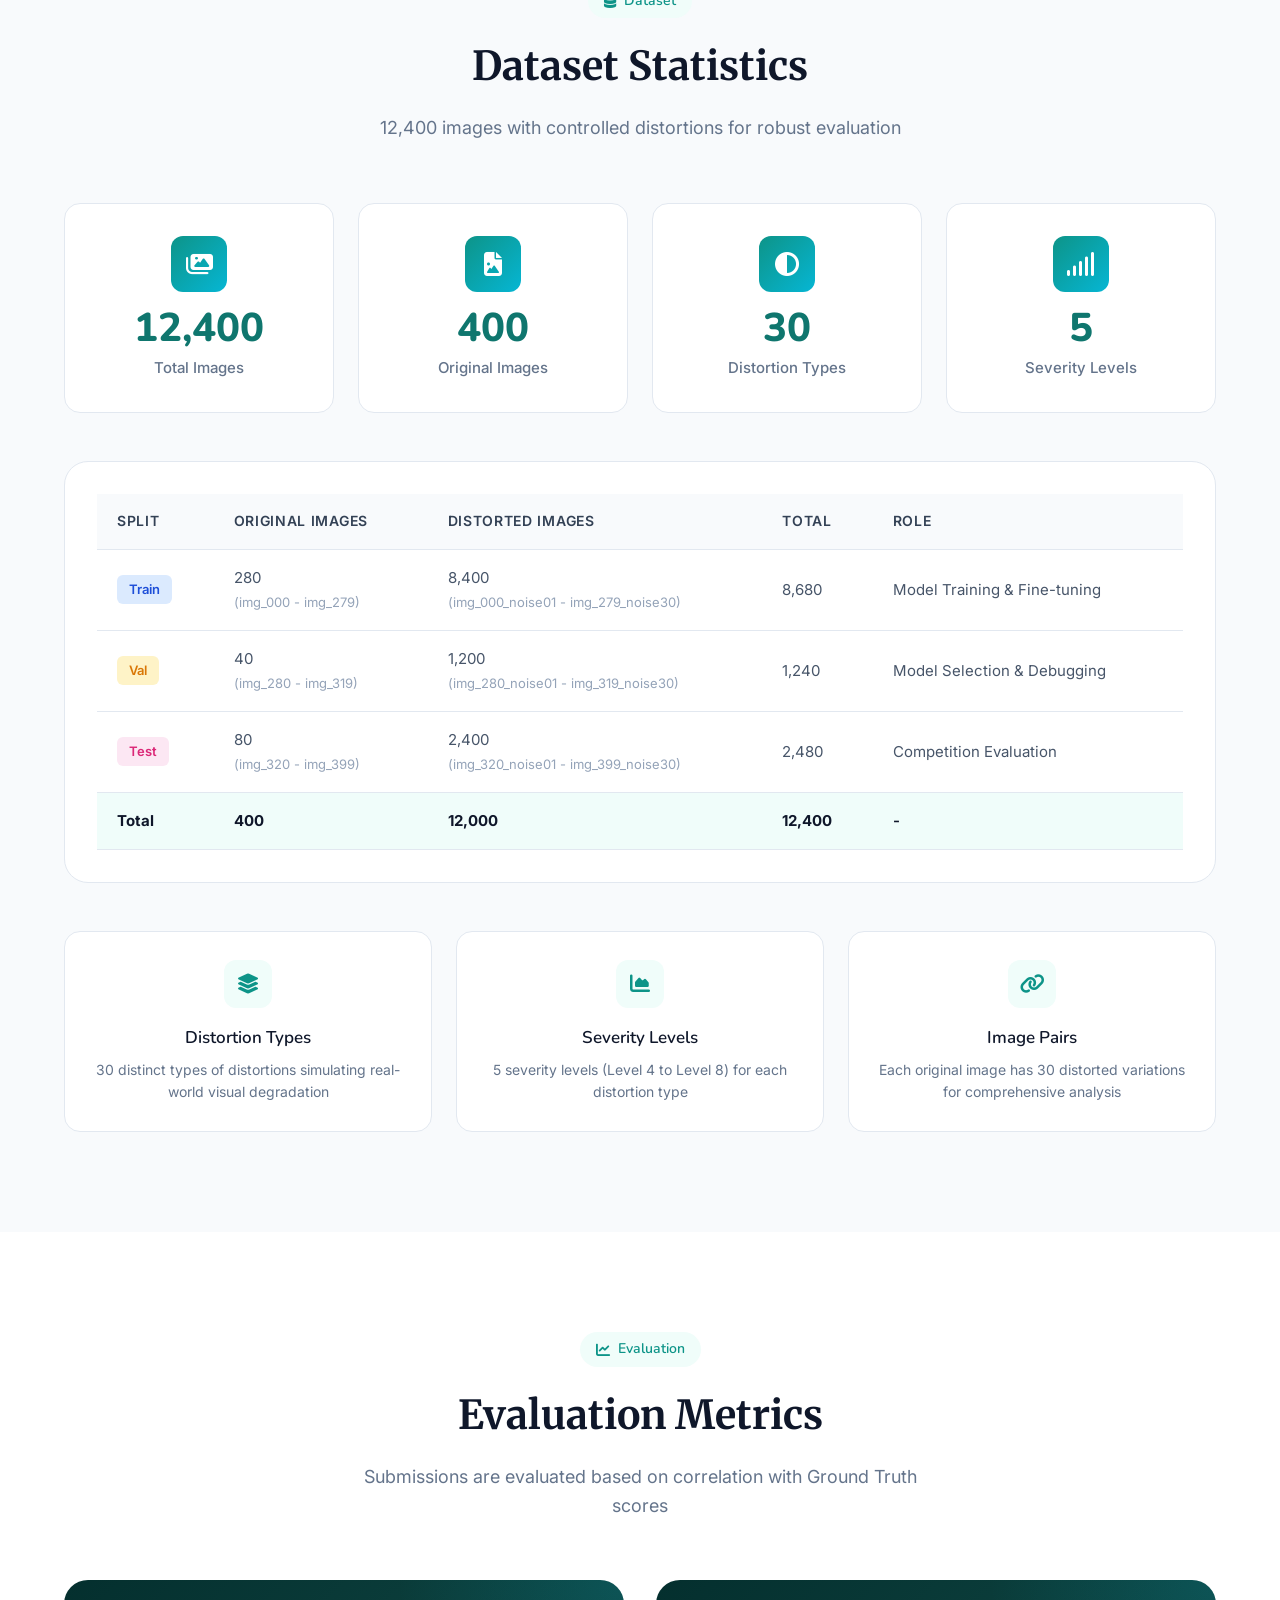
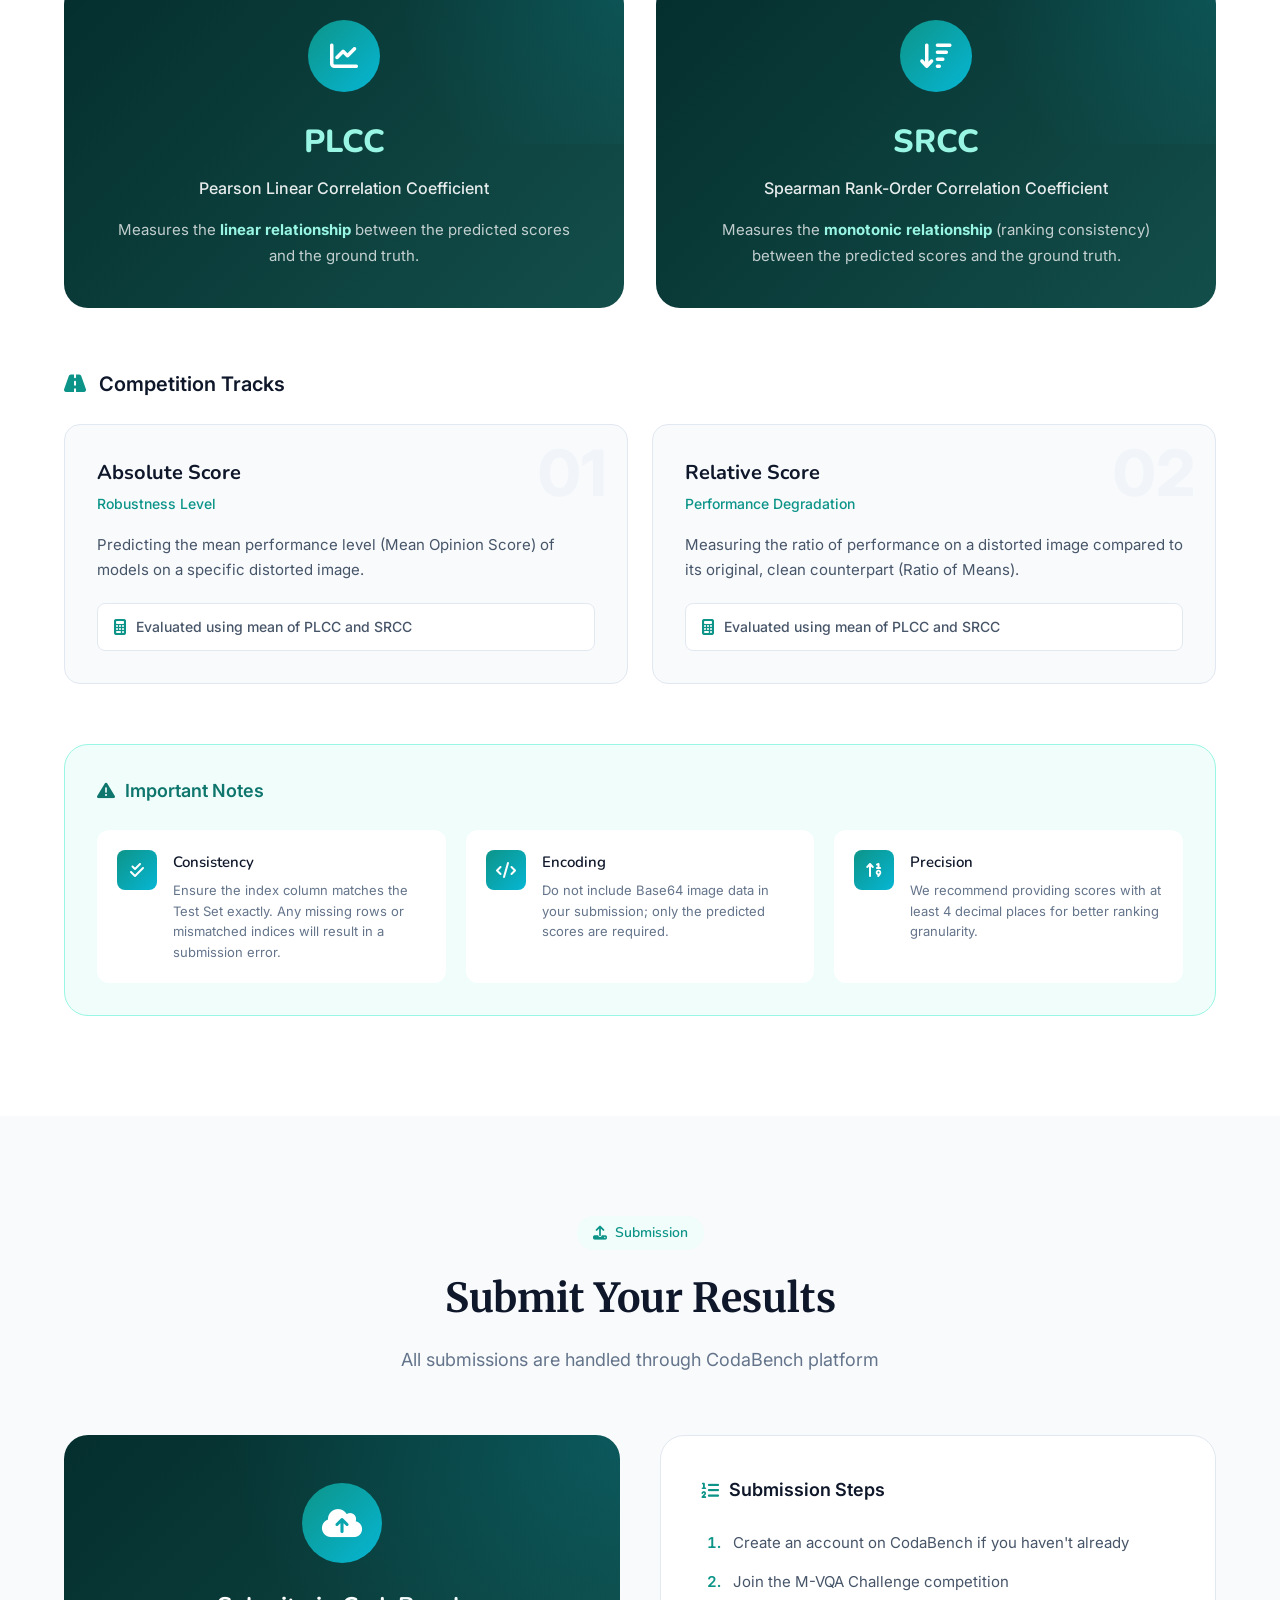
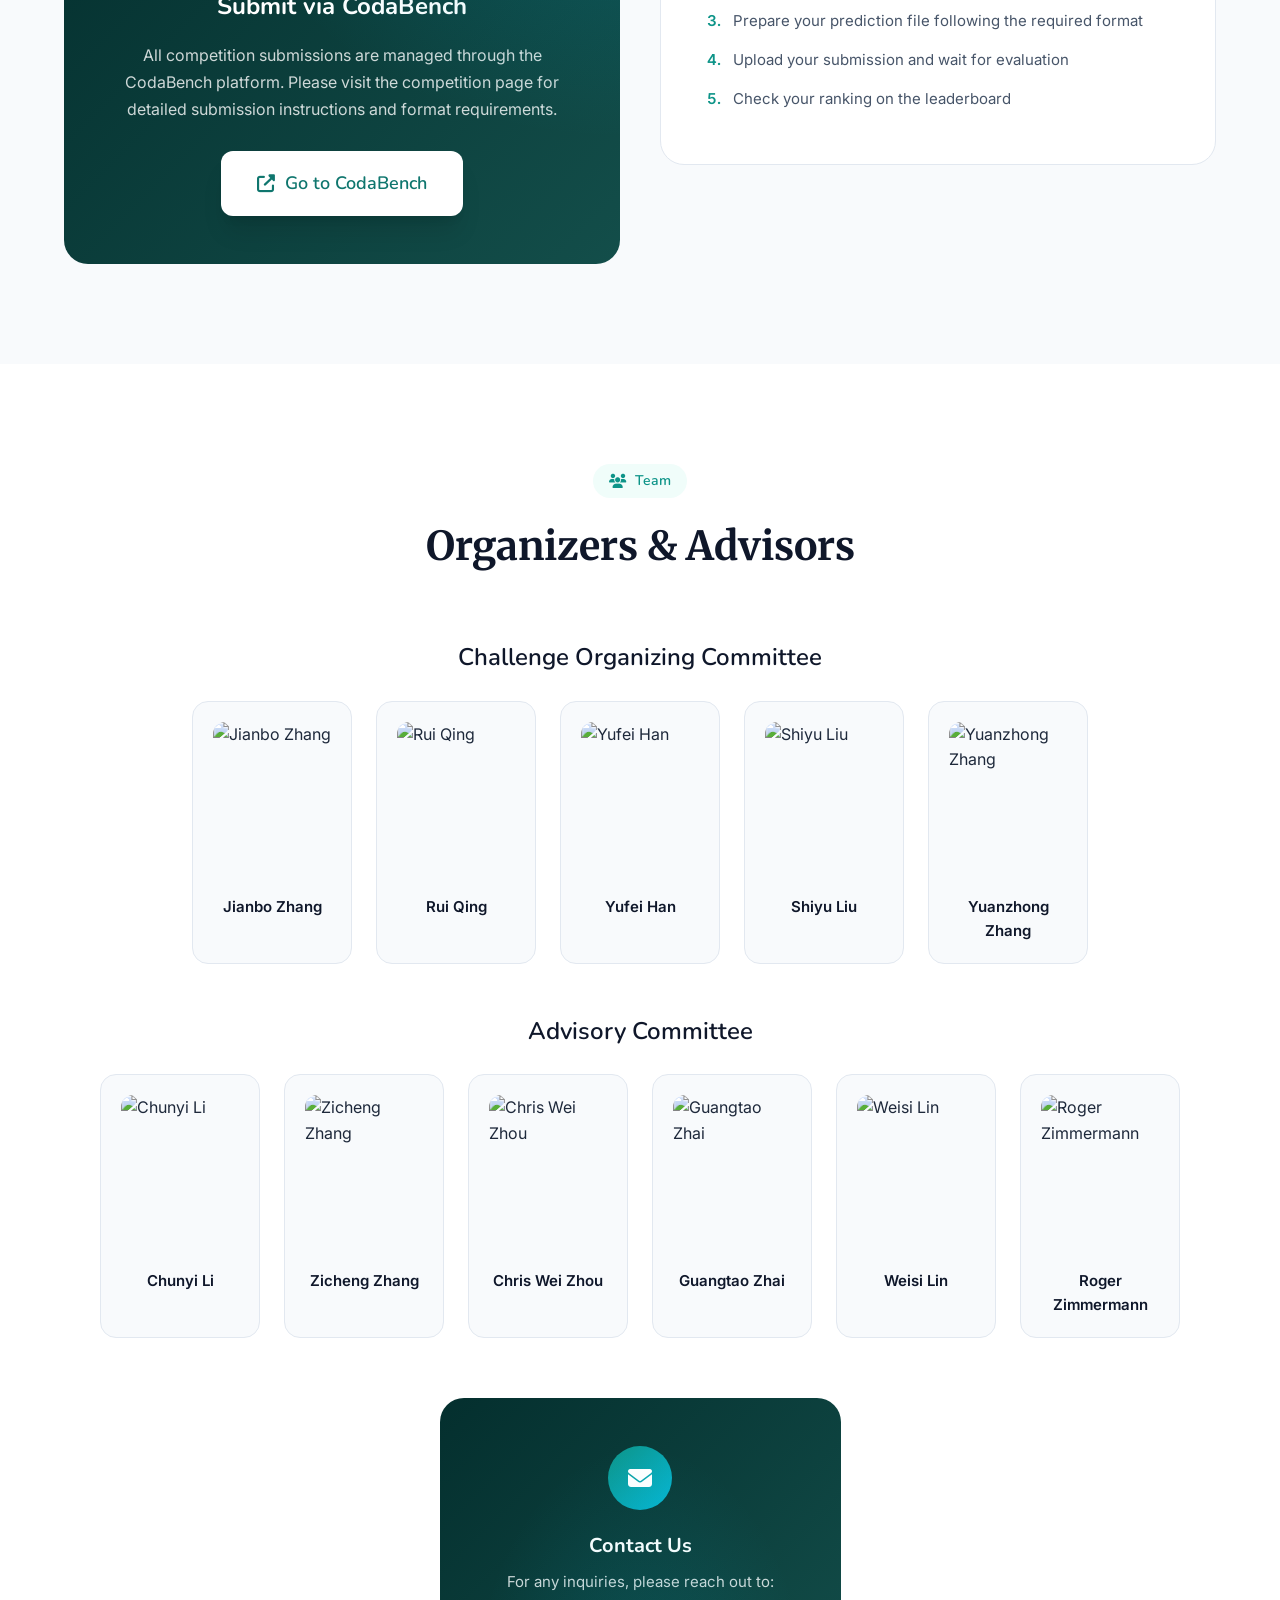
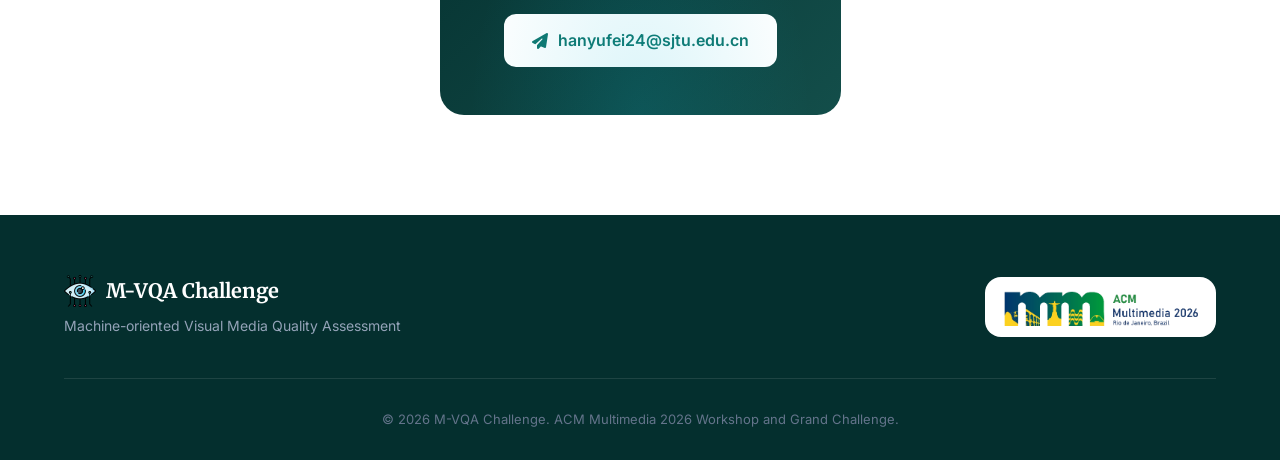
==== commit f6ea1def: "Update hero section: Comfortaa font for subtitle, ACM logo styling and animation" ====
--- a/index.html
+++ b/index.html
@@ -6,7 +6,7 @@
   <title>M-VQA Challenge | Machine-oriented Visual Media Quality Assessment</title>
   <link rel="stylesheet" href="style.css">
   <link rel="stylesheet" href="https://cdnjs.cloudflare.com/ajax/libs/font-awesome/6.5.1/css/all.min.css">
-  <link href="https://fonts.googleapis.com/css2?family=Inter:wght@300;400;500;600;700;800&family=JetBrains+Mono:wght@400;500&family=Merriweather:wght@300;400;500;600;700;900&family=Nunito:wght@300;400;500;600;700&display=swap" rel="stylesheet">
+  <link href="https://fonts.googleapis.com/css2?family=Inter:wght@300;400;500;600;700;800&family=JetBrains+Mono:wght@400;500&family=Merriweather:wght@300;400;500;600;700;900&family=Nunito:wght@300;400;500;600;700&family=Comfortaa:wght@300;400;500;600;700&display=swap" rel="stylesheet">
 </head>
 <body>
   <nav class="navbar">
--- a/style.css
+++ b/style.css
@@ -236,16 +236,17 @@
   display: inline-flex;
   align-items: center;
   justify-content: center;
-  animation: fadeInDown 0.6s ease;
-  background: rgba(255, 255, 255, 0.5);
+  animation: slideUp 0.6s ease forwards;
+  background: rgba(255, 255, 255, 0.38);
   backdrop-filter: blur(10px);
   -webkit-backdrop-filter: blur(10px);
   border-radius: var(--radius-lg);
-  padding: 12px 24px;
+  padding: 8px 16px;
+  margin-bottom: 32px;
 }
 
 .hero-badge .acm-logo {
-  height: 80px;
+  height: 65px;
   width: auto;
   display: block;
 }
@@ -268,7 +269,8 @@
 }
 
 .hero-subtitle {
-  font-size: 1rem;
+  font-size: 0.875rem;
+  font-family: 'Comfortaa', sans-serif;
   color: rgba(255, 255, 255, 0.9);
   max-width: 700px;
   margin: 0 auto 40px;
@@ -278,7 +280,7 @@
 
 @media (min-width: 768px) {
   .hero-subtitle {
-    font-size: 1.25rem;
+    font-size: 1rem;
   }
 }
 
@@ -1600,6 +1602,17 @@
   }
 }
 
+@keyframes slideUp {
+  from {
+    opacity: 0;
+    transform: translateY(20px);
+  }
+  to {
+    opacity: 1;
+    transform: translateY(-10px);
+  }
+}
+
 @keyframes bounce {
   0%, 20%, 50%, 80%, 100% {
     transform: translateX(-50%) translateY(0);
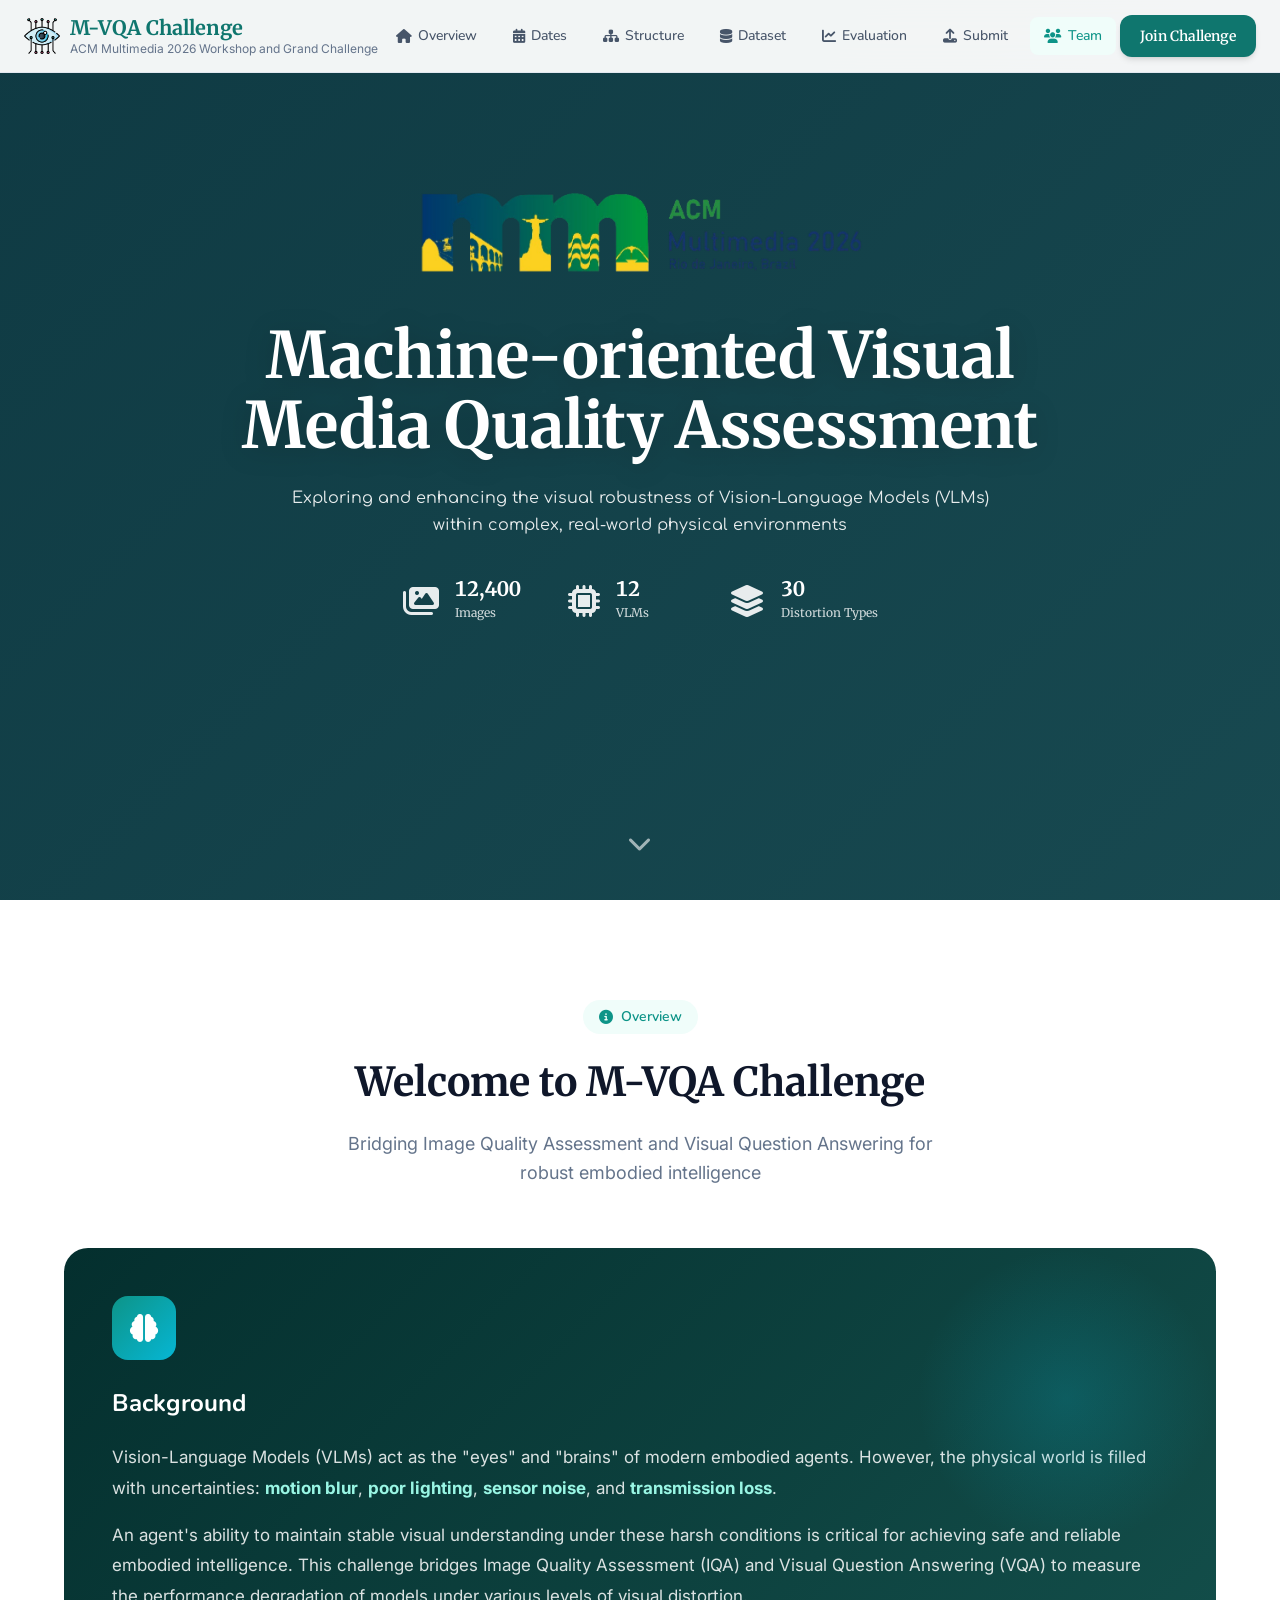
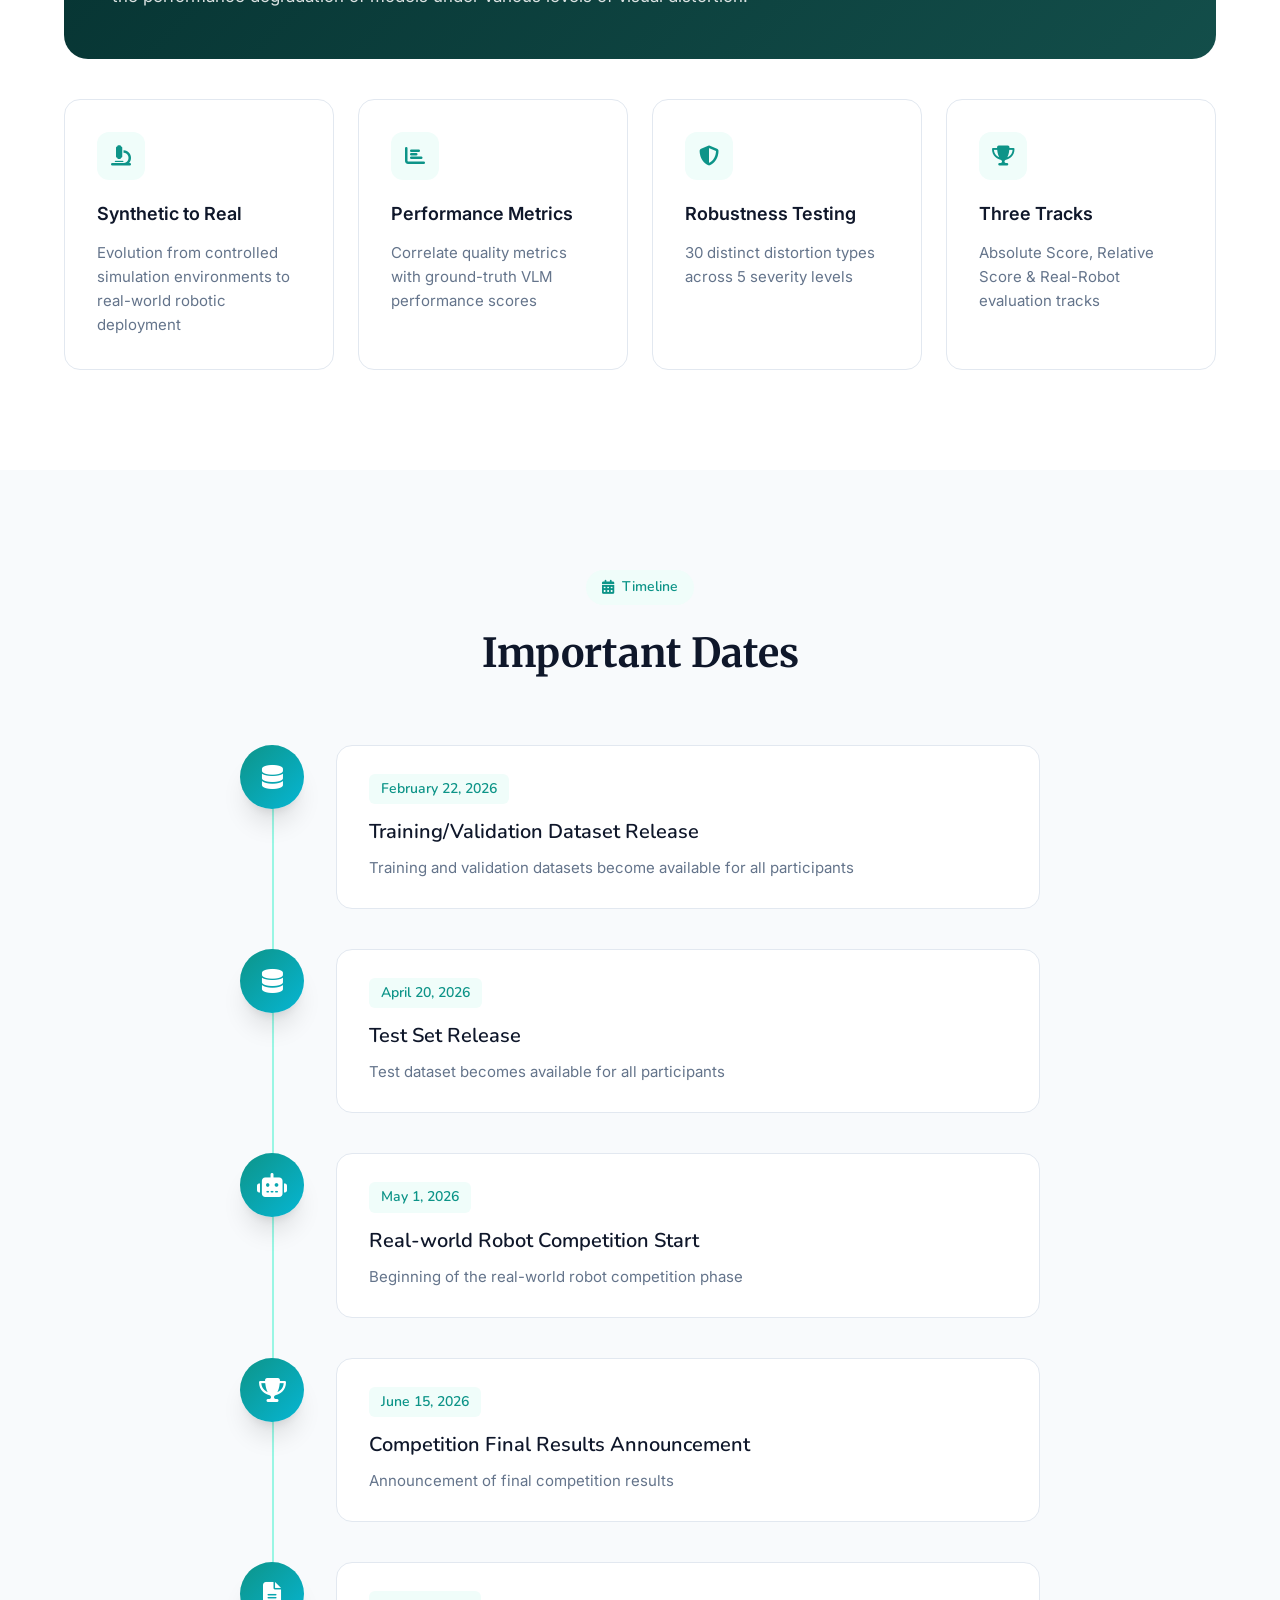
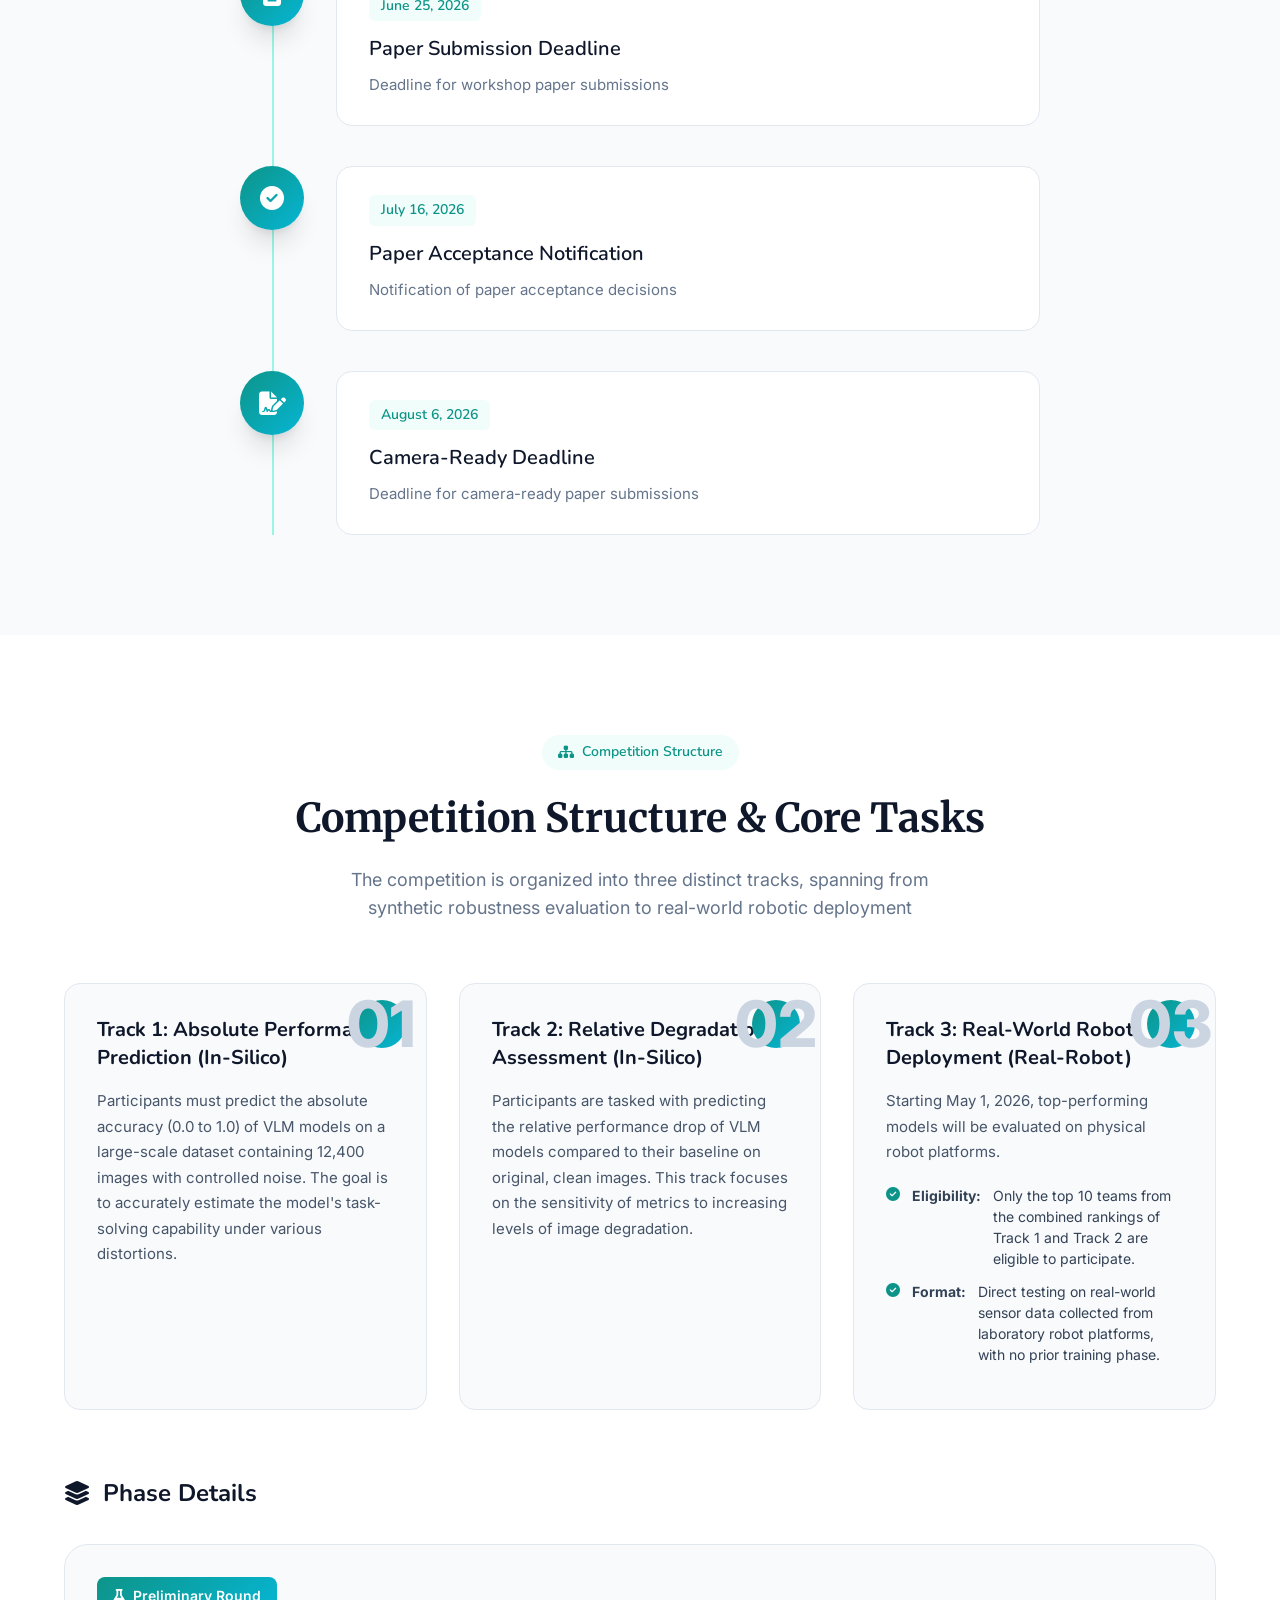
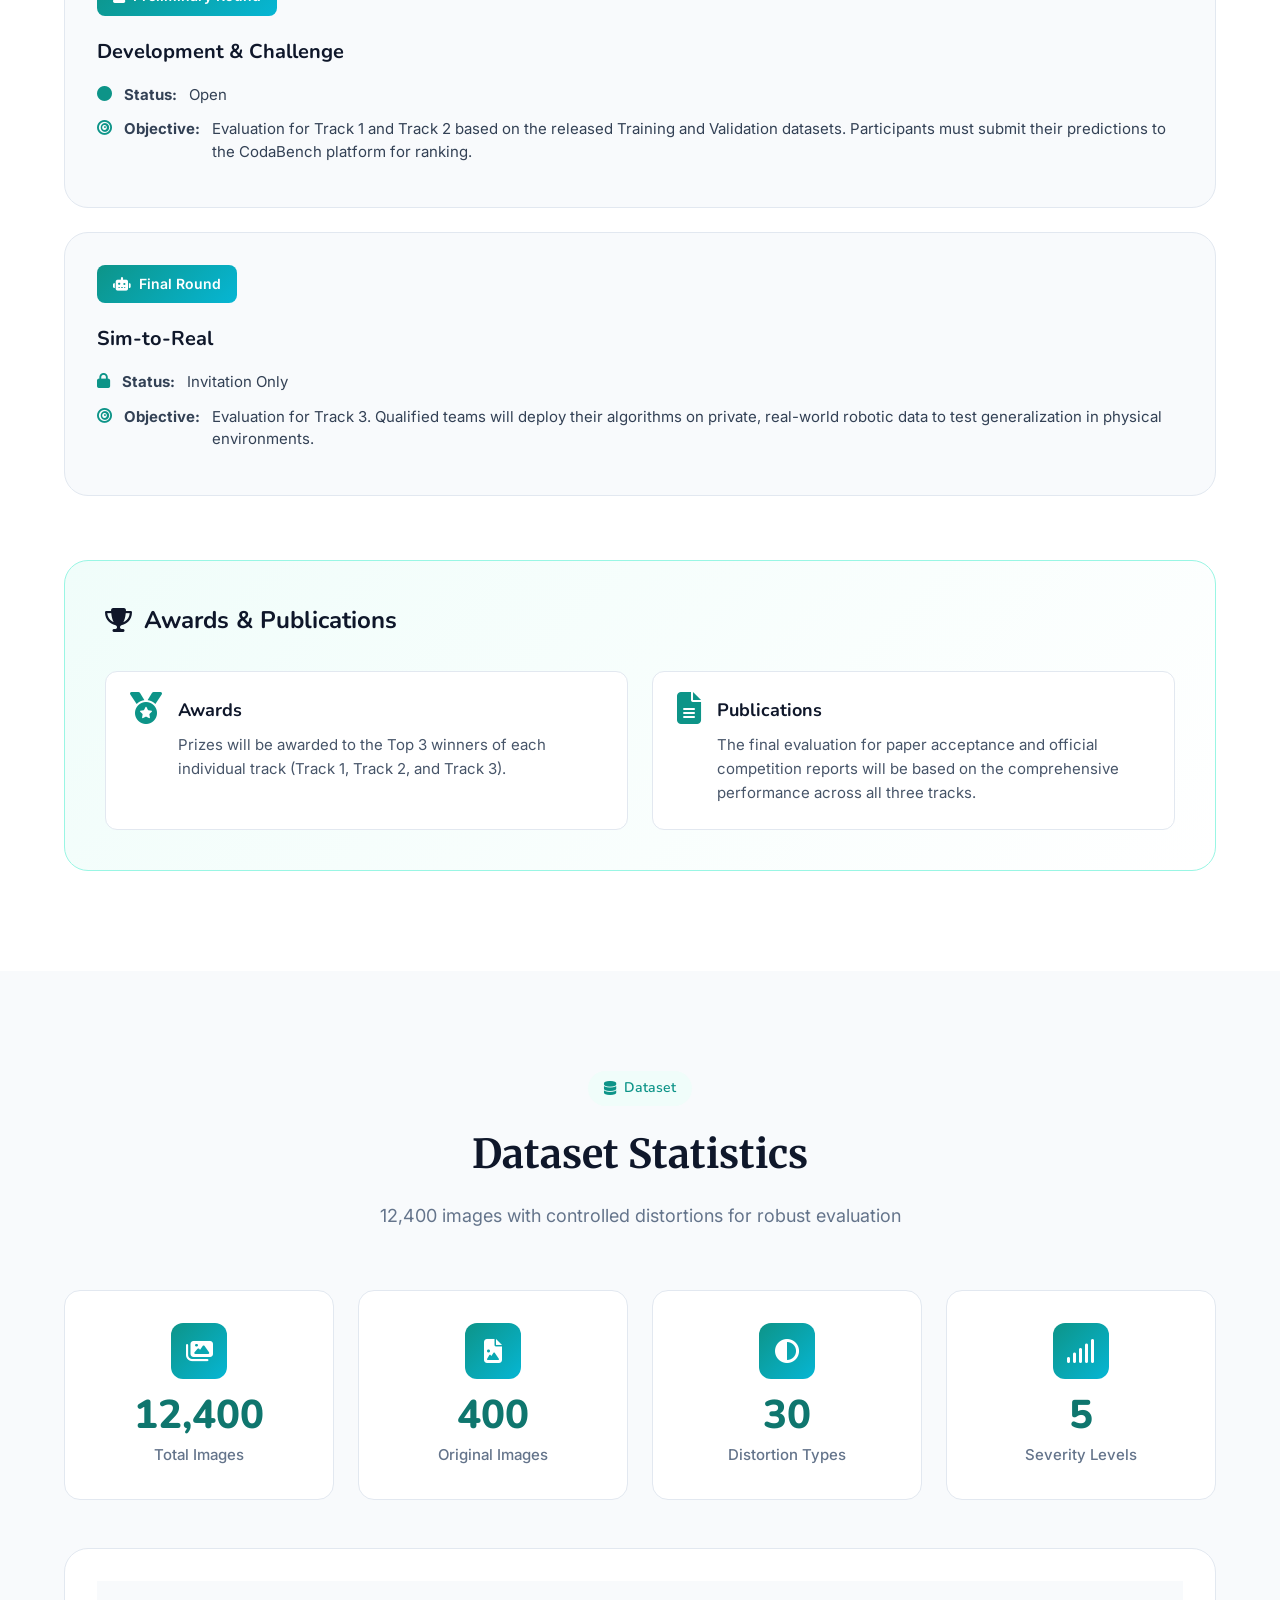
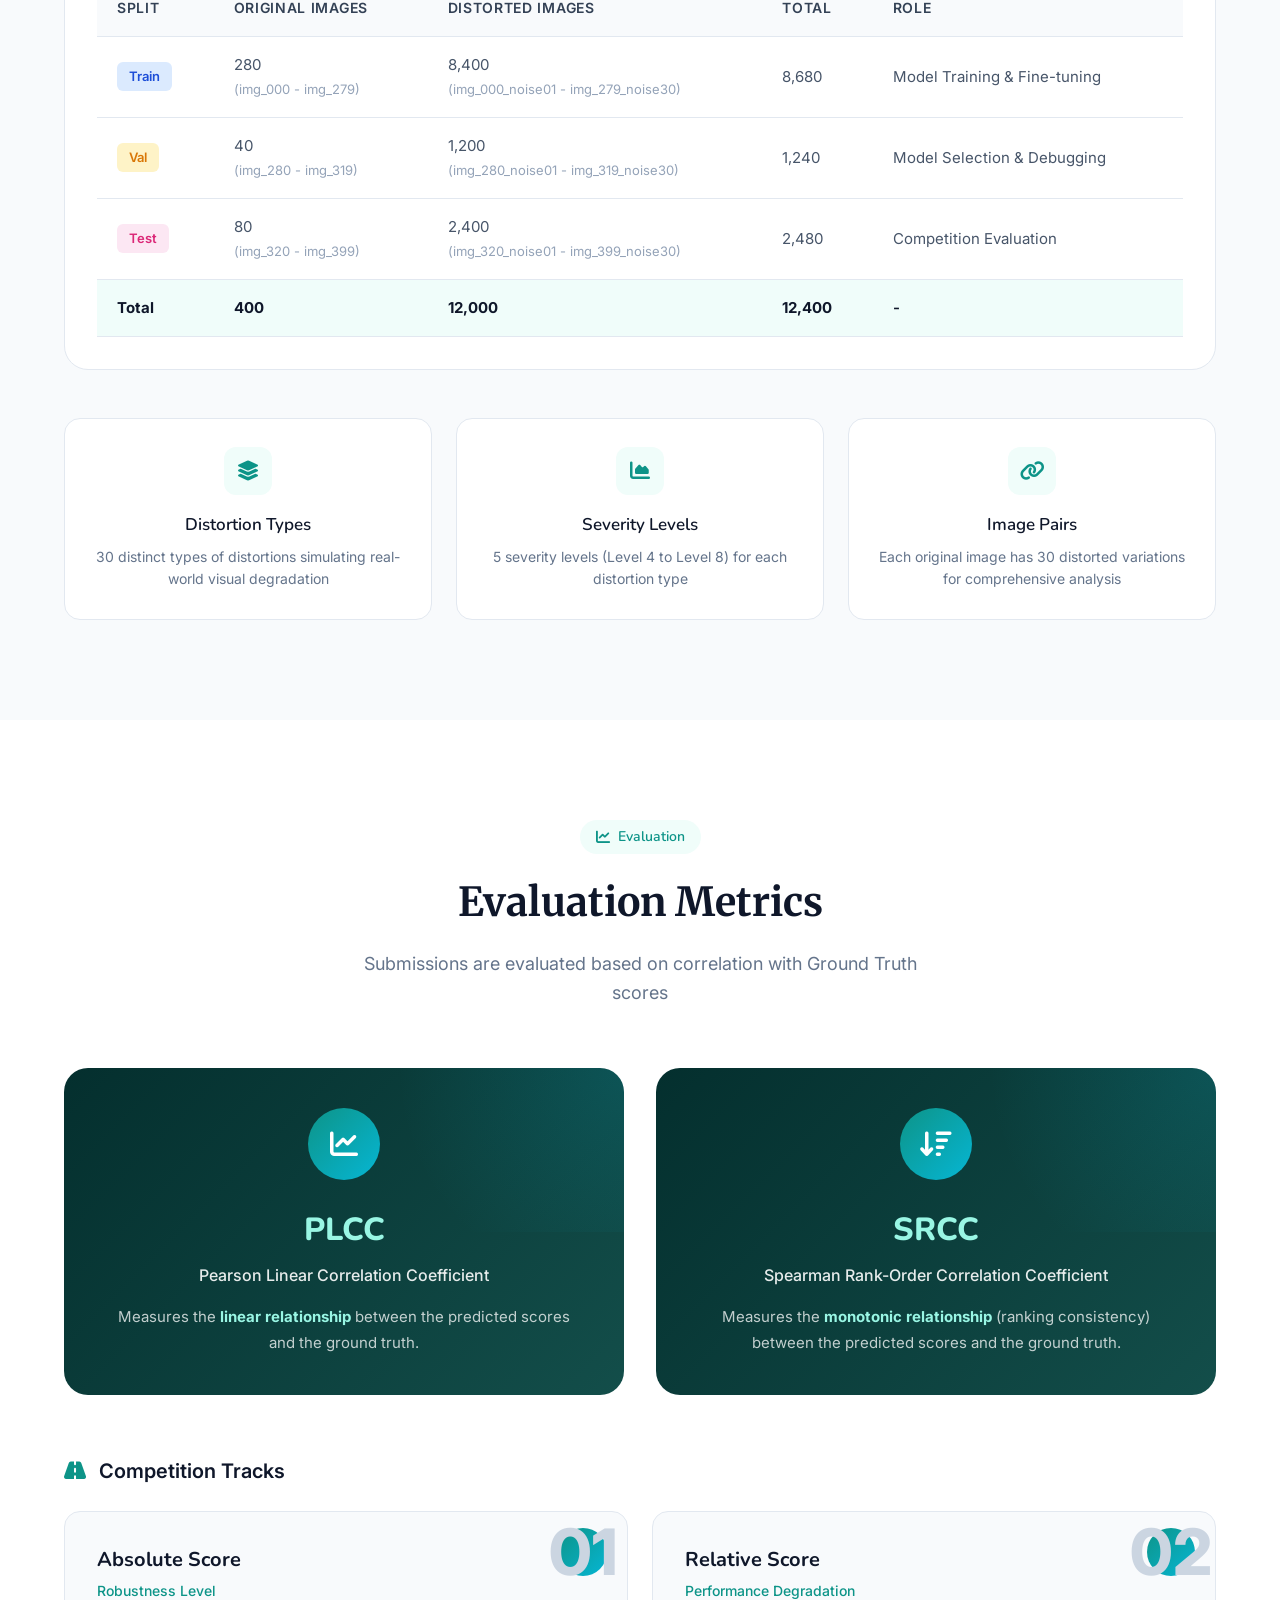
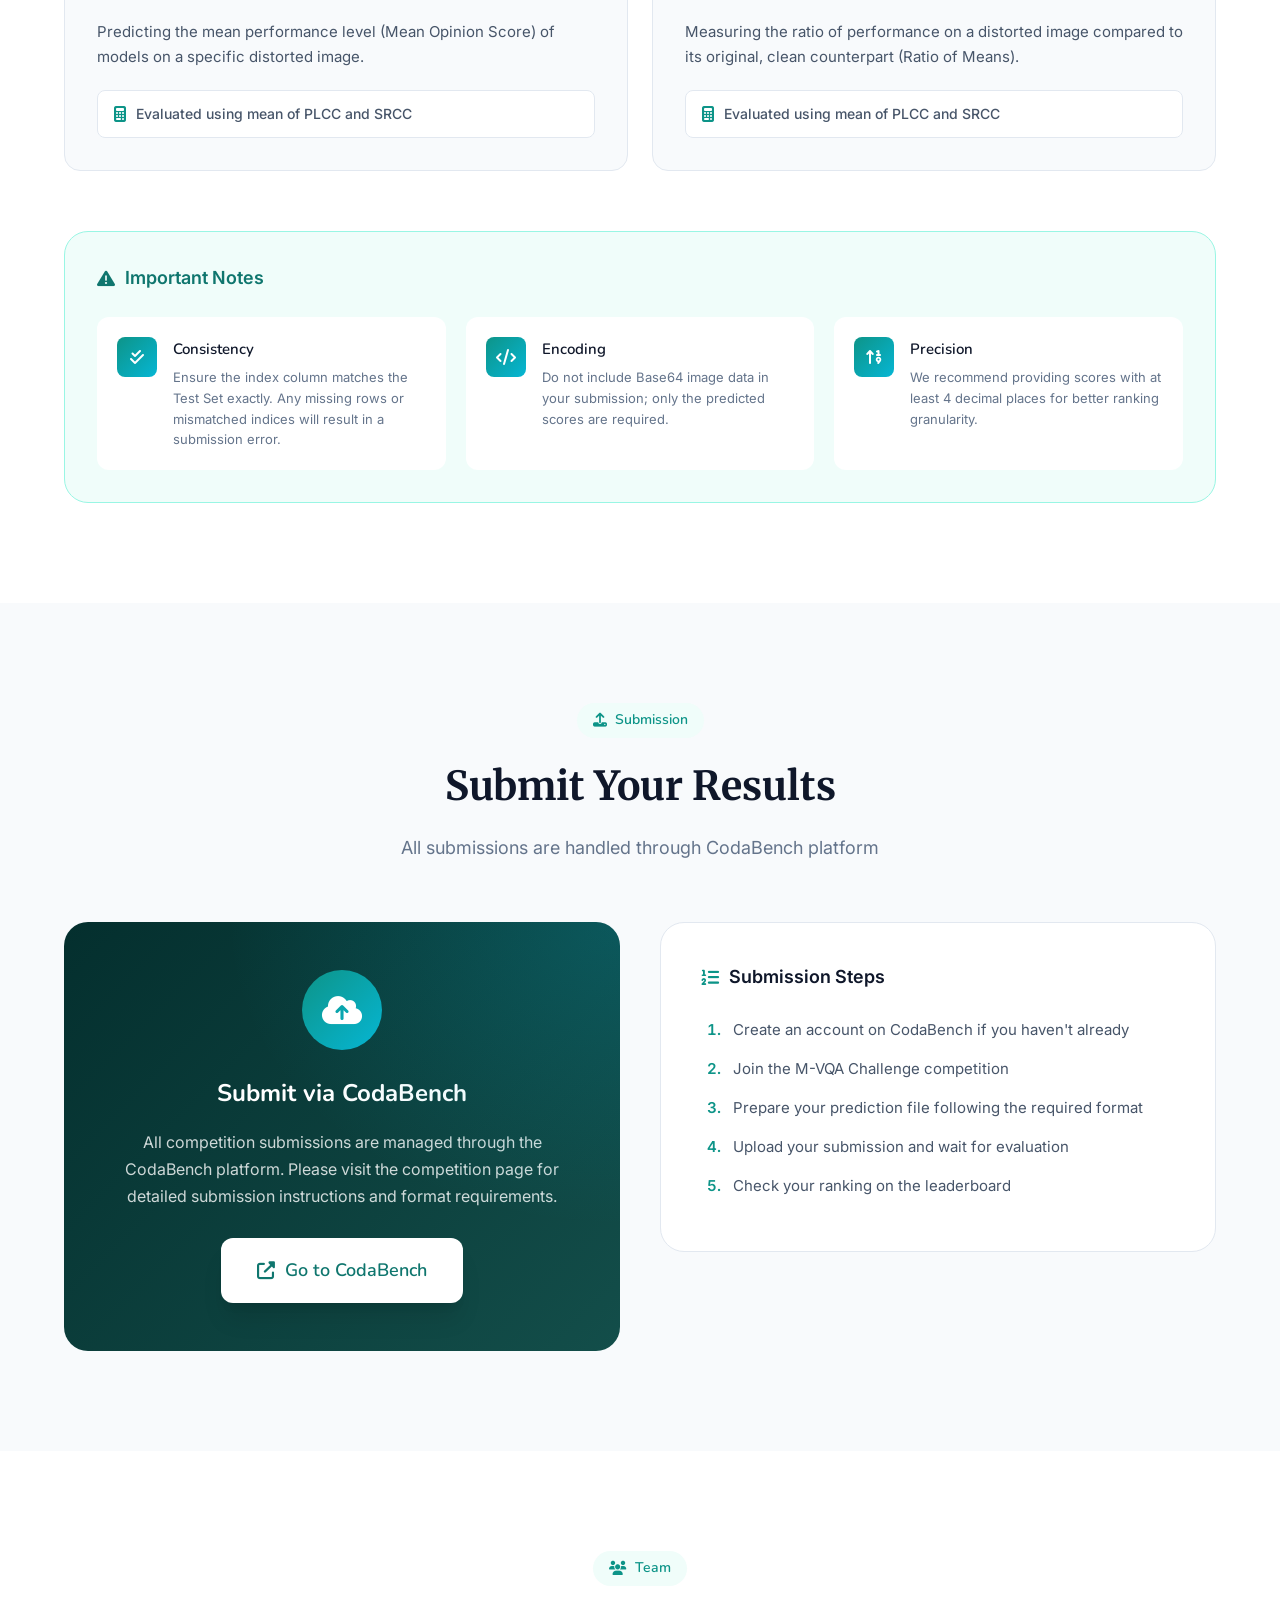
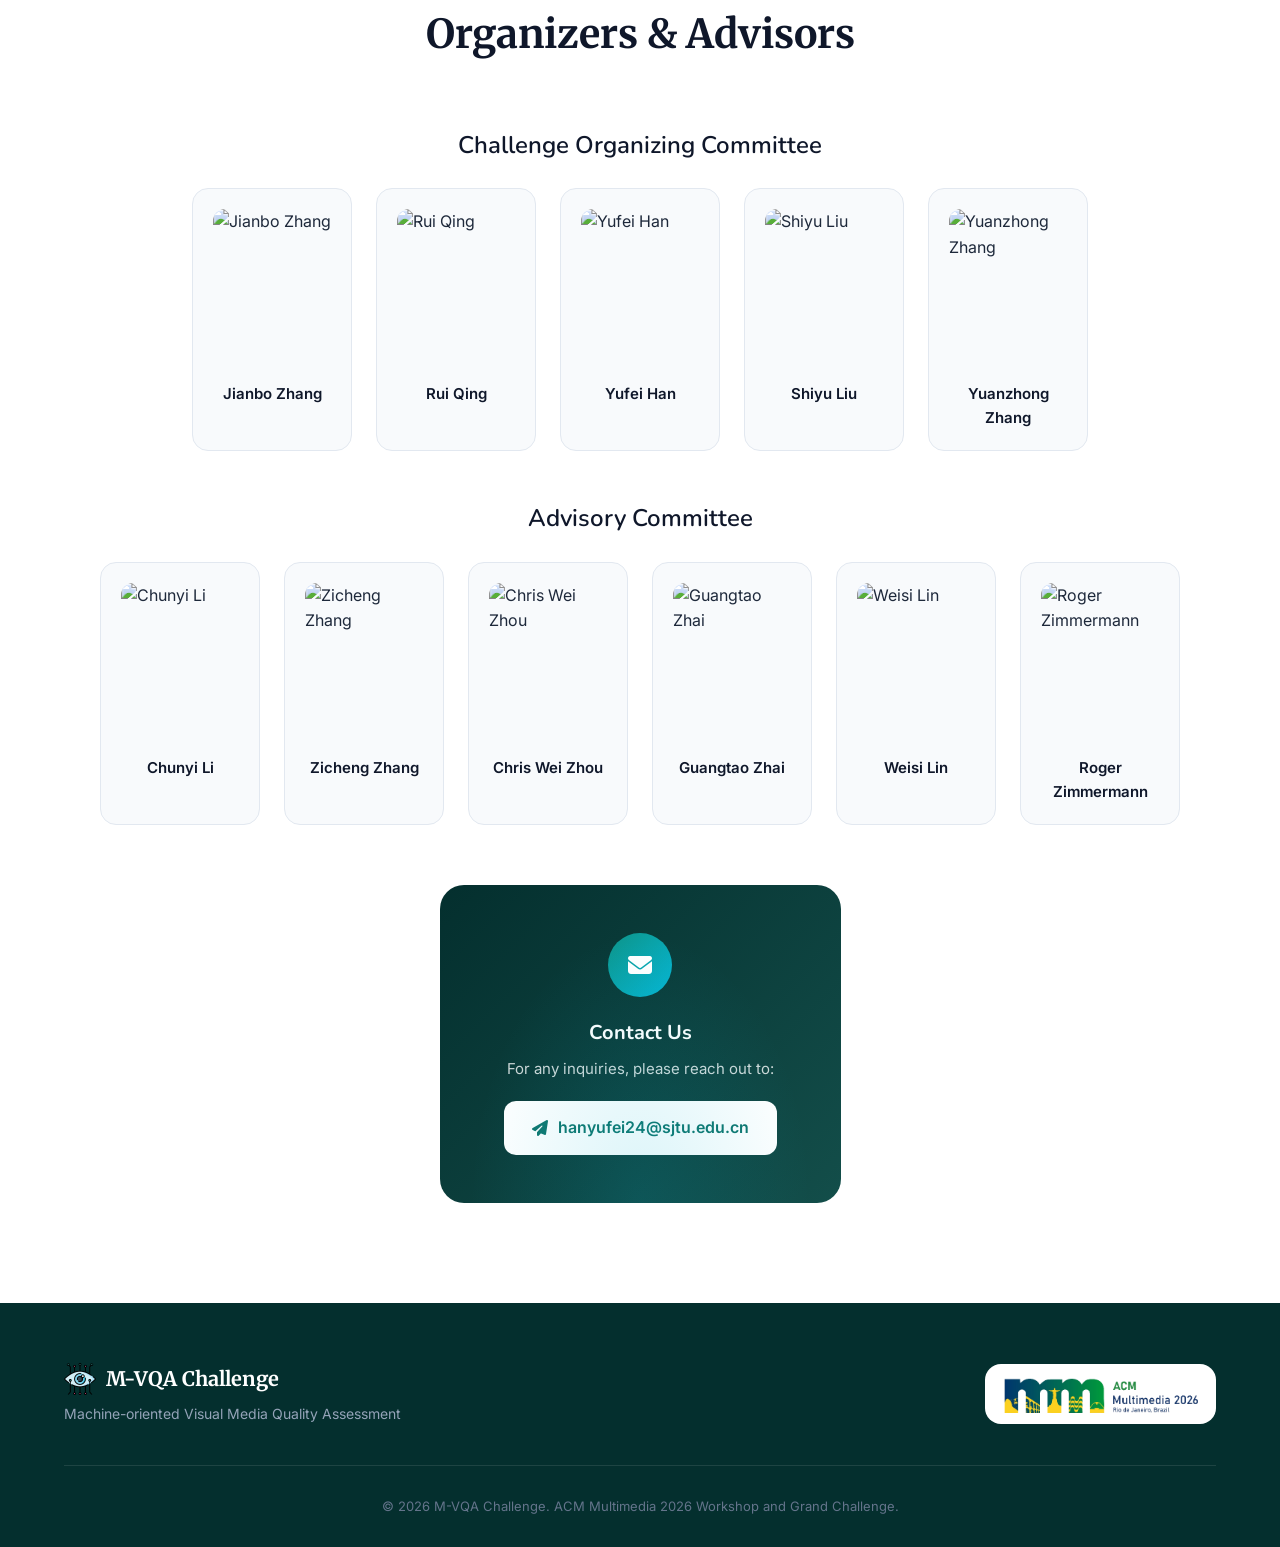
==== commit 040320cb: "Update competition structure and timeline" ====
--- a/index.html
+++ b/index.html
@@ -28,7 +28,7 @@
         <li><a href="#organizers"><i class="fas fa-users"></i> Team</a></li>
       </ul>
       <a href="https://www.codabench.org/competitions/13658/" class="nav-cta" target="_blank">
-        <i class="fas fa-rocket"></i> Join Challenge
+        Join Challenge
       </a>
     </div>
   </nav>
@@ -38,9 +38,9 @@
       <div class="hero-particles"></div>
     </div>
     <div class="hero-content">
-      <div class="hero-badge">
+      <a href="https://2026.acmmm.org/site/workshops.html" class="hero-badge" target="_blank">
         <img src="images/LOGO-ACM-2026-V2-remove.png" alt="ACM Multimedia 2026" class="acm-logo">
-      </div>
+      </a>
       <h1>Machine-oriented Visual<br>Media Quality Assessment</h1>
       <p class="hero-subtitle">Exploring and enhancing the visual robustness of Vision-Language Models (VLMs) within complex, real-world physical environments</p>
       <div class="hero-stats">
@@ -118,8 +118,8 @@
             <div class="feature-icon">
               <i class="fas fa-trophy"></i>
             </div>
-            <h4>Two Tracks</h4>
-            <p>Absolute Score & Relative Score evaluation tracks</p>
+            <h4>Three Tracks</h4>
+            <p>Absolute Score, Relative Score & Real-Robot evaluation tracks</p>
           </div>
         </div>
       </div>
@@ -140,18 +140,38 @@
           </div>
           <div class="timeline-content">
             <div class="timeline-date">February 22, 2026</div>
-            <h4>Dataset Release</h4>
-            <p>Training, validation, and test datasets become available for all participants</p>
+            <h4>Training/Validation Dataset Release</h4>
+            <p>Training and validation datasets become available for all participants</p>
           </div>
         </div>
         <div class="timeline-item">
           <div class="timeline-marker">
-            <i class="fas fa-flag-checkered"></i>
+            <i class="fas fa-database"></i>
           </div>
           <div class="timeline-content">
-            <div class="timeline-date">May 13, 2026</div>
-            <h4>Results Submission Deadline</h4>
-            <p>Deadline for all competition result submissions on CodaBench</p>
+            <div class="timeline-date">April 20, 2026</div>
+            <h4>Test Set Release</h4>
+            <p>Test dataset becomes available for all participants</p>
+          </div>
+        </div>
+        <div class="timeline-item">
+          <div class="timeline-marker">
+            <i class="fas fa-robot"></i>
+          </div>
+          <div class="timeline-content">
+            <div class="timeline-date">May 1, 2026</div>
+            <h4>Real-world Robot Competition Start</h4>
+            <p>Beginning of the real-world robot competition phase</p>
+          </div>
+        </div>
+        <div class="timeline-item">
+          <div class="timeline-marker">
+            <i class="fas fa-trophy"></i>
+          </div>
+          <div class="timeline-content">
+            <div class="timeline-date">June 15, 2026</div>
+            <h4>Competition Final Results Announcement</h4>
+            <p>Announcement of final competition results</p>
           </div>
         </div>
         <div class="timeline-item">
@@ -159,7 +179,7 @@
             <i class="fas fa-file-alt"></i>
           </div>
           <div class="timeline-content">
-            <div class="timeline-date">May 28, 2026</div>
+            <div class="timeline-date">June 25, 2026</div>
             <h4>Paper Submission Deadline</h4>
             <p>Deadline for workshop paper submissions</p>
           </div>
@@ -193,62 +213,76 @@
       <div class="section-header">
         <span class="section-tag"><i class="fas fa-sitemap"></i> Competition Structure</span>
         <h2>Competition Structure & Core Tasks</h2>
-        <p class="section-desc">The competition evolves from synthetic simulation to real-world deployment</p>
-      </div>
-
-      <div class="structure-grid">
-        <div class="structure-card main-round">
-          <div class="round-badge">
+        <p class="section-desc">The competition is organized into three distinct tracks, spanning from synthetic robustness evaluation to real-world robotic deployment</p>
+      </div>
+
+      <div class="tracks-overview">
+        <div class="track-card">
+          <div class="track-number">01</div>
+          <h3>Track 1: Absolute Performance Prediction (In-Silico)</h3>
+          <p>Participants must predict the absolute accuracy (0.0 to 1.0) of VLM models on a large-scale dataset containing 12,400 images with controlled noise. The goal is to accurately estimate the model's task-solving capability under various distortions.</p>
+        </div>
+        
+        <div class="track-card">
+          <div class="track-number">02</div>
+          <h3>Track 2: Relative Degradation Assessment (In-Silico)</h3>
+          <p>Participants are tasked with predicting the relative performance drop of VLM models compared to their baseline on original, clean images. This track focuses on the sensitivity of metrics to increasing levels of image degradation.</p>
+        </div>
+        
+        <div class="track-card">
+          <div class="track-number">03</div>
+          <h3>Track 3: Real-World Robot Deployment (Real-Robot)</h3>
+          <p>Starting May 1, 2026, top-performing models will be evaluated on physical robot platforms.</p>
+          <ul class="track-details">
+            <li><i class="fas fa-check-circle"></i> <strong>Eligibility:</strong> Only the top 10 teams from the combined rankings of Track 1 and Track 2 are eligible to participate.</li>
+            <li><i class="fas fa-check-circle"></i> <strong>Format:</strong> Direct testing on real-world sensor data collected from laboratory robot platforms, with no prior training phase.</li>
+          </ul>
+        </div>
+      </div>
+
+      <div class="phases-section">
+        <h3 class="phases-title"><i class="fas fa-layer-group"></i> Phase Details</h3>
+        
+        <div class="phase-card">
+          <div class="phase-badge">
             <i class="fas fa-flask"></i>
             <span>Preliminary Round</span>
           </div>
-          <h3>In-Silico Phase</h3>
-          <p class="round-desc">The current online competition focuses on a large-scale dataset. Participants are tasked with predicting the performance degradation of VQA models on <strong>12,400 images</strong> containing controlled noise types.</p>
-          <div class="round-goal">
-            <i class="fas fa-bullseye"></i>
-            <span>Identify metrics that correlate strongly with ground-truth VLM performance</span>
-          </div>
-          
-          <div class="phases-container">
-            <div class="phase-item">
-              <div class="phase-header">
-                <span class="phase-label">Phase 1</span>
-                <span class="phase-status open"><i class="fas fa-circle"></i> Open</span>
-              </div>
-              <h4>Development</h4>
-              <p>Open for debugging and initial testing. Participants can familiarize themselves with the data format and submission system.</p>
-            </div>
-            <div class="phase-item">
-              <div class="phase-header">
-                <span class="phase-label">Phase 2</span>
-                <span class="phase-status official"><i class="fas fa-star"></i> Official</span>
-              </div>
-              <h4>Challenge</h4>
-              <p>The official ranking phase. Participants must submit their best-performing models to compete for the final ranking.</p>
-            </div>
-          </div>
-        </div>
-
-        <div class="structure-card final-round">
-          <div class="round-badge">
+          <h4>Development & Challenge</h4>
+          <ul class="phase-details">
+            <li><i class="fas fa-circle"></i> <strong>Status:</strong> Open</li>
+            <li><i class="fas fa-bullseye"></i> <strong>Objective:</strong> Evaluation for Track 1 and Track 2 based on the released Training and Validation datasets. Participants must submit their predictions to the CodaBench platform for ranking.</li>
+          </ul>
+        </div>
+        
+        <div class="phase-card">
+          <div class="phase-badge">
             <i class="fas fa-robot"></i>
             <span>Final Round</span>
           </div>
-          <h3>Sim-to-Real</h3>
-          <p class="round-desc">Top-performing teams from the Preliminary Round will advance to the Final Round.</p>
-          <div class="round-goal">
-            <i class="fas fa-lock"></i>
-            <span>Invitation Only - Evaluation on private, real-world robotic data</span>
-          </div>
-          
-          <div class="final-info">
-            <div class="info-item">
-              <i class="fas fa-microchip"></i>
-              <span>Real-world sensor data from laboratory robot platforms</span>
-            </div>
-            <div class="info-item">
-              <i class="fas fa-envelope"></i>
-              <span>Details released to qualified teams after Preliminary Round</span>
+          <h4>Sim-to-Real</h4>
+          <ul class="phase-details">
+            <li><i class="fas fa-lock"></i> <strong>Status:</strong> Invitation Only</li>
+            <li><i class="fas fa-bullseye"></i> <strong>Objective:</strong> Evaluation for Track 3. Qualified teams will deploy their algorithms on private, real-world robotic data to test generalization in physical environments.</li>
+          </ul>
+        </div>
+      </div>
+
+      <div class="awards-section">
+        <h3 class="awards-title"><i class="fas fa-trophy"></i> Awards & Publications</h3>
+        <div class="awards-content">
+          <div class="award-item">
+            <i class="fas fa-medal"></i>
+            <div class="award-info">
+              <h4>Awards</h4>
+              <p>Prizes will be awarded to the Top 3 winners of each individual track (Track 1, Track 2, and Track 3).</p>
+            </div>
+          </div>
+          <div class="award-item">
+            <i class="fas fa-file-alt"></i>
+            <div class="award-info">
+              <h4>Publications</h4>
+              <p>The final evaluation for paper acceptance and official competition reports will be based on the comprehensive performance across all three tracks.</p>
             </div>
           </div>
         </div>
--- a/style.css
+++ b/style.css
@@ -161,7 +161,7 @@
   align-items: center;
   gap: 8px;
   padding: 10px 20px;
-  background: var(--gradient-primary);
+  background: #0f766e;
   color: white;
   text-decoration: none;
   font-size: 0.875rem;
@@ -169,6 +169,7 @@
   border-radius: var(--radius-md);
   transition: all 0.3s ease;
   box-shadow: var(--shadow);
+  font-family: var(--font-heading);
 }
 
 .nav-cta:hover {
@@ -180,10 +181,10 @@
   position: relative;
   min-height: 100vh;
   display: flex;
-  align-items: center;
+  align-items: flex-start;
   justify-content: center;
   overflow: hidden;
-  padding: 120px 24px 80px;
+  padding: 80px 24px 80px;
 }
 
 .hero-bg {
@@ -194,11 +195,24 @@
   left: 0;
   background-color: #0f766e;
   background-image: url('https://images.unsplash.com/photo-1516306580123-e6e52b1b7b5f?w=1920&q=80');
-  background-position: center;
-  background-size: cover;
-  background-attachment: fixed;
+  background-position: left top;
+  background-size: 125% auto;
+  background-attachment: scroll;
   background-repeat: no-repeat;
   z-index: 0;
+}
+
+@media (min-width: 768px) {
+  .hero-bg {
+    background-attachment: fixed;
+  }
+}
+
+@media (max-width: 767px) {
+  .hero-bg {
+    background-size: cover;
+    background-position: center top;
+  }
 }
 
 .hero-bg::before {
@@ -230,6 +244,7 @@
   z-index: 1;
   text-align: center;
   max-width: 900px;
+  padding-top: 12vh;
 }
 
 .hero-badge {
@@ -237,18 +252,26 @@
   align-items: center;
   justify-content: center;
   animation: slideUp 0.6s ease forwards;
-  background: rgba(255, 255, 255, 0.38);
-  backdrop-filter: blur(10px);
-  -webkit-backdrop-filter: blur(10px);
-  border-radius: var(--radius-lg);
-  padding: 8px 16px;
+  /* background: rgba(255, 255, 255, 0.38); */
+  /* backdrop-filter: blur(10px); */
+  /* -webkit-backdrop-filter: blur(10px); */
+  /* border-radius: var(--radius-lg); */
+  /* padding: 8px 16px; */
   margin-bottom: 32px;
+  cursor: pointer;
+  text-decoration: none;
 }
 
 .hero-badge .acm-logo {
-  height: 65px;
+  height: 100px;
   width: auto;
   display: block;
+  transition: transform 0.3s ease, opacity 0.3s ease;
+}
+
+.hero-badge:hover .acm-logo {
+  transform: scale(1.04);
+  opacity: 0.95;
 }
 
 .hero h1 {
@@ -349,12 +372,6 @@
   display: flex;
   align-items: center;
   gap: 16px;
-  padding: 20px 28px;
-  background: rgba(255, 255, 255, 0.1);
-  -webkit-backdrop-filter: blur(10px);
-  backdrop-filter: blur(10px);
-  border: 1px solid rgba(255, 255, 255, 0.15);
-  border-radius: var(--radius-lg);
 }
 
 .stat-item i {
@@ -369,7 +386,7 @@
 }
 
 .stat-number {
-  font-size: 1.75rem;
+  font-size: 1.25rem;
   font-weight: 700;
   color: white;
   line-height: 1;
@@ -378,14 +395,14 @@
   width: 5ch;
   display: inline-block;
   text-align: left;
-  font-family: var(--font-ui);
+  font-family: var(--font-heading);
 }
 
 .stat-label {
-  font-size: 0.875rem;
+  font-size: 0.75rem;
   color: rgba(255, 255, 255, 0.8);
   margin-top: 4px;
-  font-family: var(--font-ui);
+  font-family: var(--font-heading);
 }
 
 .scroll-indicator {
@@ -655,6 +672,218 @@
   background: white;
 }
 
+.tracks-overview {
+  display: grid;
+  grid-template-columns: 1fr;
+  gap: 32px;
+  margin-bottom: 64px;
+}
+
+@media (min-width: 900px) {
+  .tracks-overview {
+    grid-template-columns: repeat(3, 1fr);
+  }
+}
+
+.track-card {
+  background: var(--gray-50);
+  border-radius: var(--radius-xl);
+  padding: 32px;
+  border: 1px solid var(--gray-200);
+  transition: all 0.3s ease;
+}
+
+.track-card:hover {
+  box-shadow: var(--shadow-lg);
+  transform: translateY(-4px);
+}
+
+.track-number {
+  display: inline-block;
+  width: 48px;
+  height: 48px;
+  background: var(--gradient-primary);
+  color: white;
+  font-size: 1.5rem;
+  font-weight: 700;
+  border-radius: 50%;
+  display: flex;
+  align-items: center;
+  justify-content: center;
+  margin-bottom: 24px;
+}
+
+.track-card h3 {
+  font-size: 1.25rem;
+  font-weight: 700;
+  color: var(--gray-900);
+  margin-bottom: 16px;
+  font-family: var(--font-ui);
+  line-height: 1.4;
+}
+
+.track-card p {
+  font-size: 0.9375rem;
+  color: var(--gray-600);
+  line-height: 1.6;
+  margin-bottom: 20px;
+}
+
+.track-details {
+  list-style: none;
+  padding: 0;
+  margin: 0;
+}
+
+.track-details li {
+  display: flex;
+  align-items: flex-start;
+  gap: 12px;
+  margin-bottom: 12px;
+  font-size: 0.875rem;
+  color: var(--gray-700);
+  line-height: 1.5;
+}
+
+.track-details li i {
+  color: var(--primary);
+  margin-top: 2px;
+  flex-shrink: 0;
+}
+
+.phases-section {
+  margin-bottom: 64px;
+}
+
+.phases-title {
+  font-size: 1.5rem;
+  font-weight: 700;
+  color: var(--gray-900);
+  margin-bottom: 32px;
+  font-family: var(--font-ui);
+  display: flex;
+  align-items: center;
+  gap: 12px;
+}
+
+.phase-card {
+  background: var(--gray-50);
+  border-radius: var(--radius-xl);
+  padding: 32px;
+  border: 1px solid var(--gray-200);
+  margin-bottom: 24px;
+  transition: all 0.3s ease;
+}
+
+.phase-card:hover {
+  box-shadow: var(--shadow-lg);
+}
+
+.phase-badge {
+  display: inline-flex;
+  align-items: center;
+  gap: 8px;
+  padding: 8px 16px;
+  background: var(--gradient-primary);
+  color: white;
+  font-size: 0.875rem;
+  font-weight: 600;
+  border-radius: var(--radius);
+  margin-bottom: 20px;
+}
+
+.phase-card h4 {
+  font-size: 1.25rem;
+  font-weight: 700;
+  color: var(--gray-900);
+  margin-bottom: 16px;
+  font-family: var(--font-ui);
+}
+
+.phase-details {
+  list-style: none;
+  padding: 0;
+  margin: 0;
+}
+
+.phase-details li {
+  display: flex;
+  align-items: flex-start;
+  gap: 12px;
+  margin-bottom: 12px;
+  font-size: 0.9375rem;
+  color: var(--gray-700);
+  line-height: 1.5;
+}
+
+.phase-details li i {
+  color: var(--primary);
+  margin-top: 2px;
+  flex-shrink: 0;
+}
+
+.awards-section {
+  background: linear-gradient(135deg, var(--primary-50) 0%, white 100%);
+  border-radius: var(--radius-xl);
+  padding: 40px;
+  border: 1px solid var(--primary-200);
+}
+
+.awards-title {
+  font-size: 1.5rem;
+  font-weight: 700;
+  color: var(--gray-900);
+  margin-bottom: 32px;
+  font-family: var(--font-ui);
+  display: flex;
+  align-items: center;
+  gap: 12px;
+}
+
+.awards-content {
+  display: grid;
+  grid-template-columns: 1fr;
+  gap: 24px;
+}
+
+@media (min-width: 768px) {
+  .awards-content {
+    grid-template-columns: repeat(2, 1fr);
+  }
+}
+
+.award-item {
+  display: flex;
+  align-items: flex-start;
+  gap: 16px;
+  padding: 24px;
+  background: white;
+  border-radius: var(--radius-md);
+  border: 1px solid var(--gray-200);
+}
+
+.award-item i {
+  font-size: 2rem;
+  color: var(--primary);
+  margin-top: -4px;
+  flex-shrink: 0;
+}
+
+.award-info h4 {
+  font-size: 1.125rem;
+  font-weight: 700;
+  color: var(--gray-900);
+  margin-bottom: 8px;
+  font-family: var(--font-ui);
+}
+
+.award-info p {
+  font-size: 0.9375rem;
+  color: var(--gray-600);
+  line-height: 1.6;
+  margin: 0;
+}
+
 .structure-grid {
   display: grid;
   grid-template-columns: 1fr;
@@ -1109,7 +1338,7 @@
   right: 20px;
   font-size: 4rem;
   font-weight: 800;
-  color: var(--gray-100);
+  color: var(--gray-300);
   line-height: 1;
 }
 
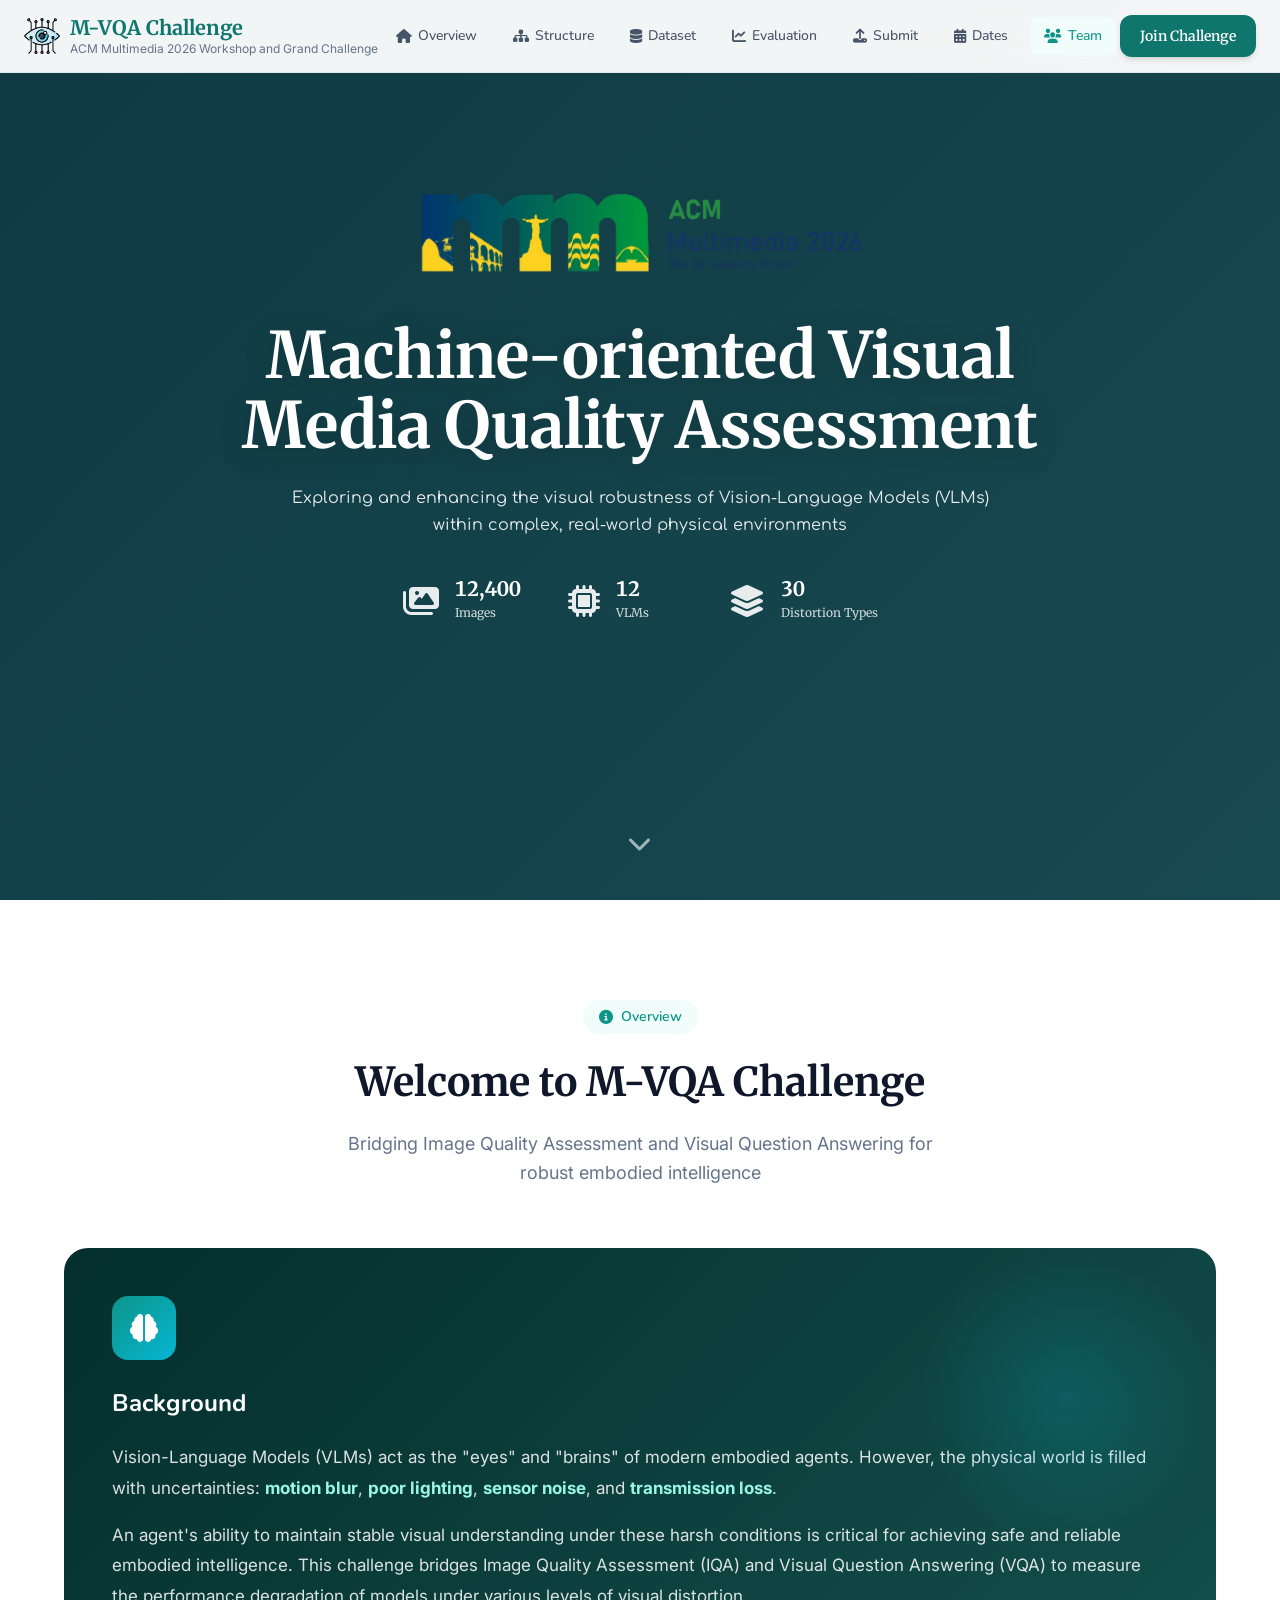
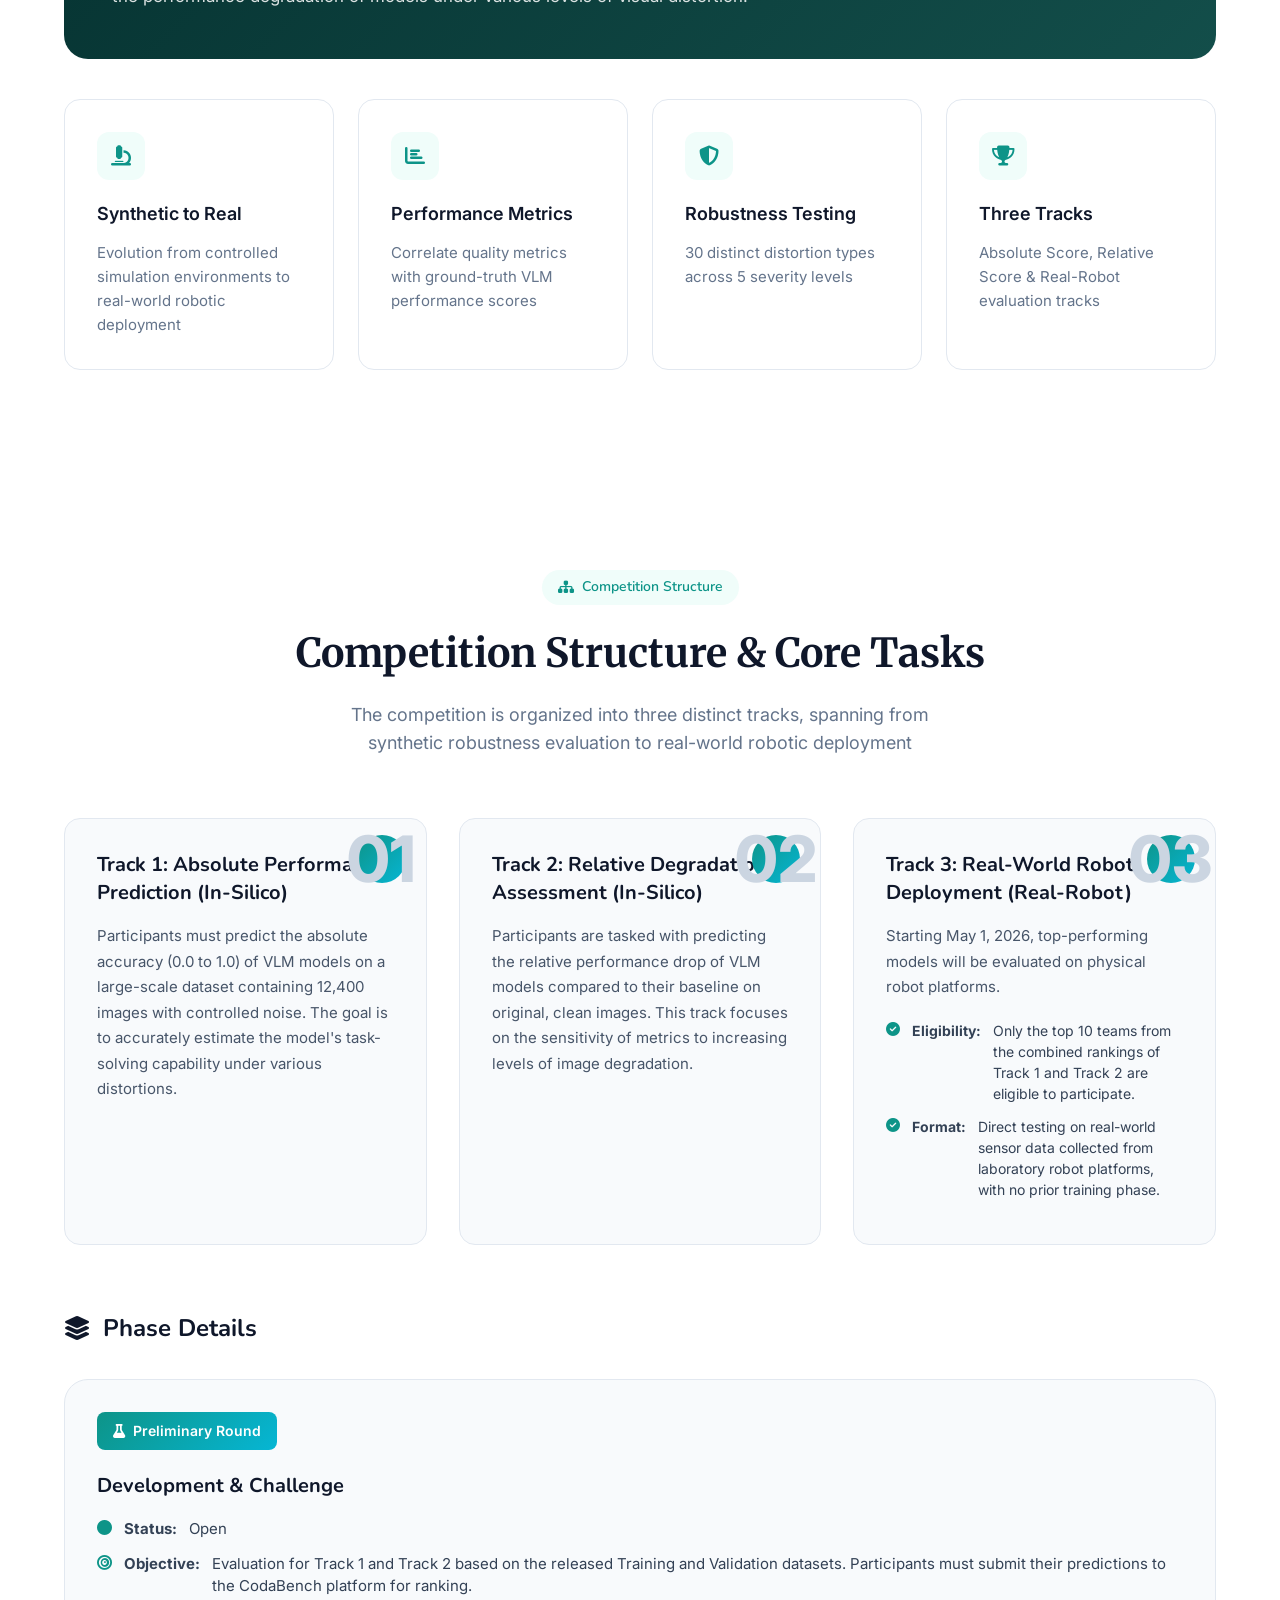
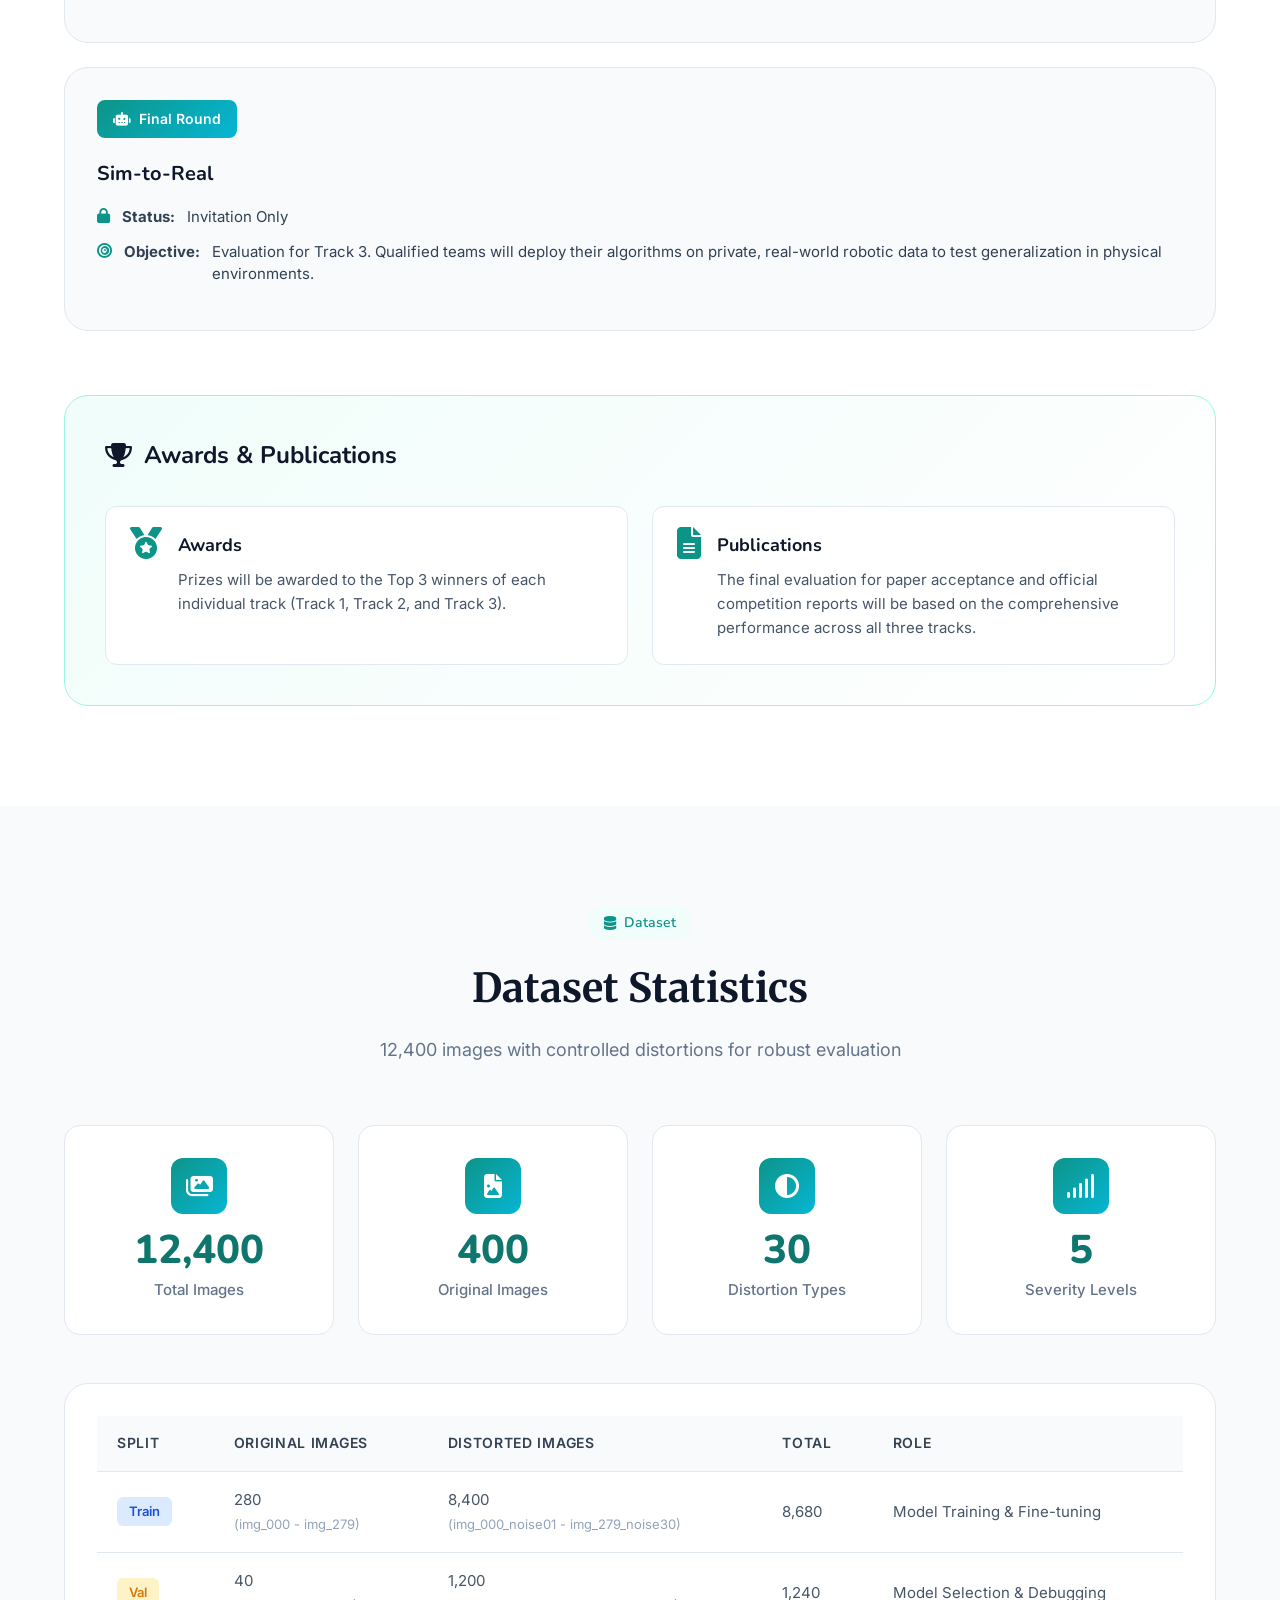
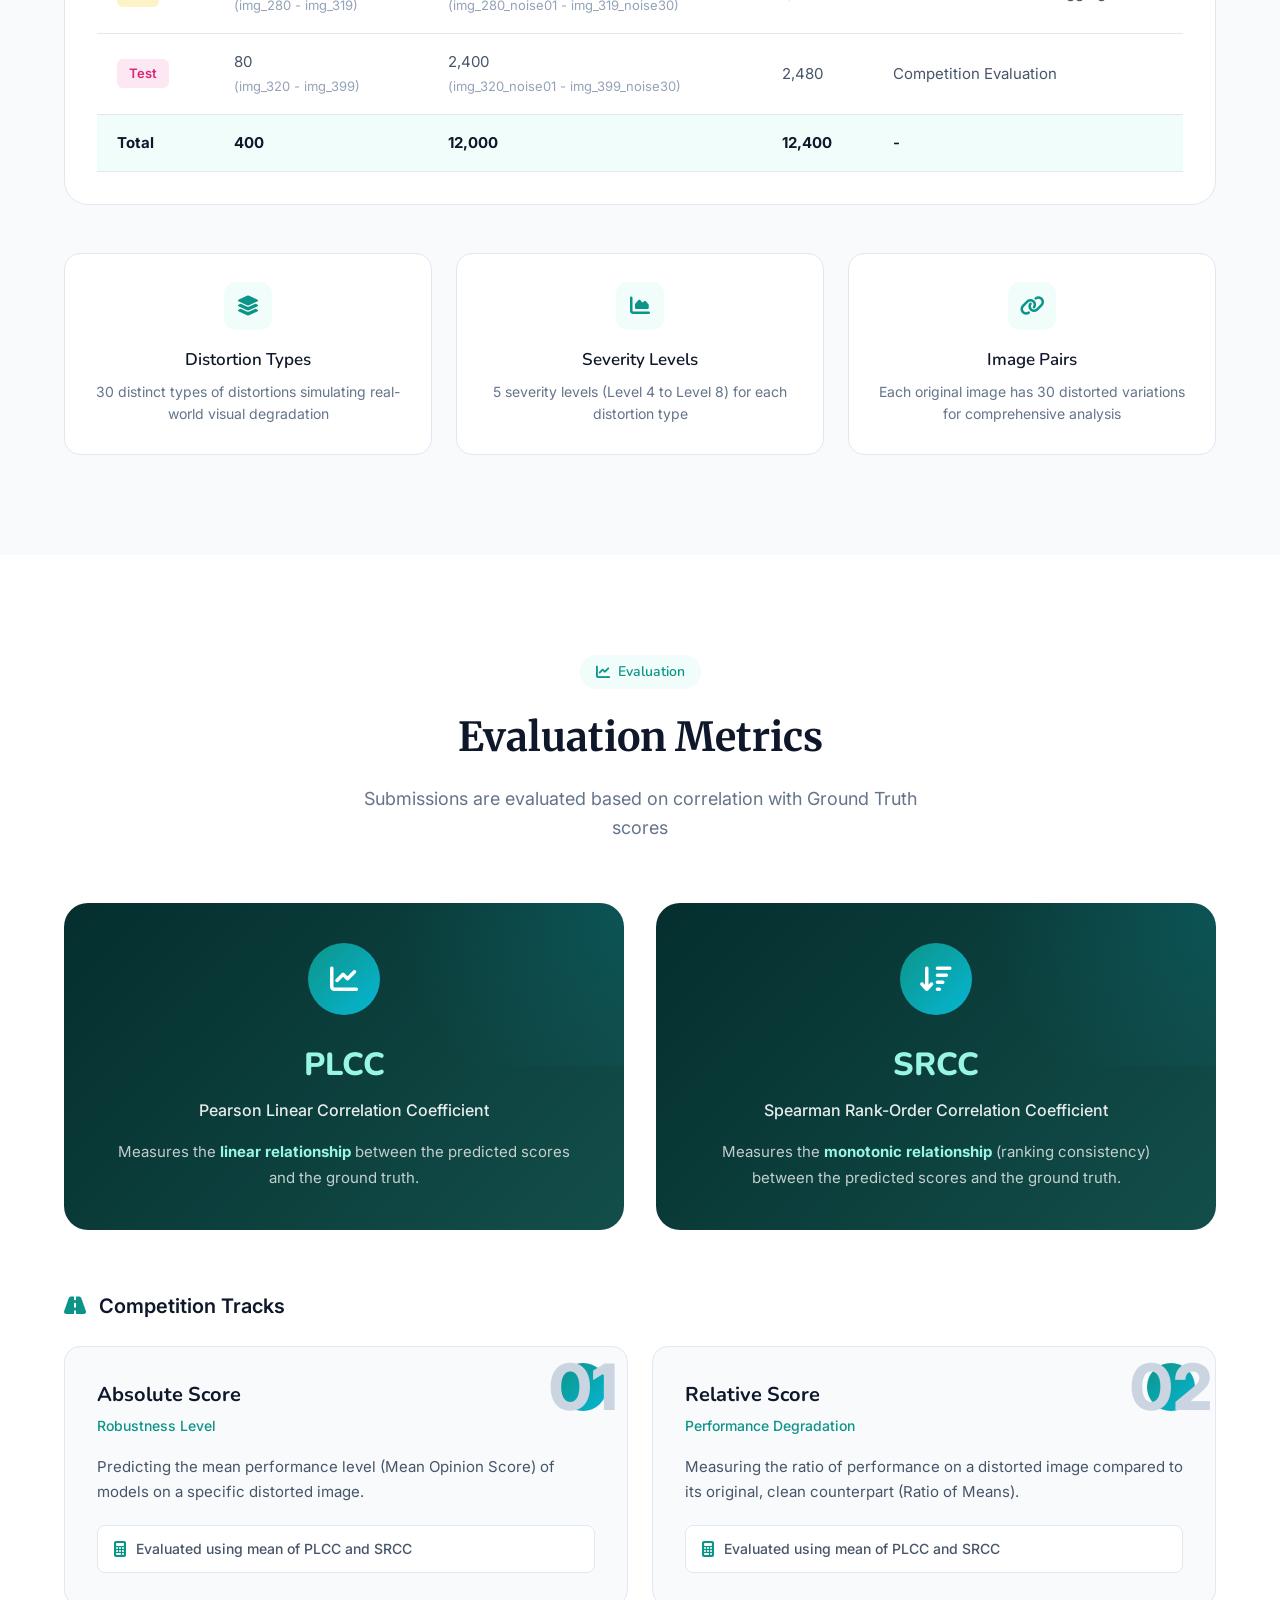
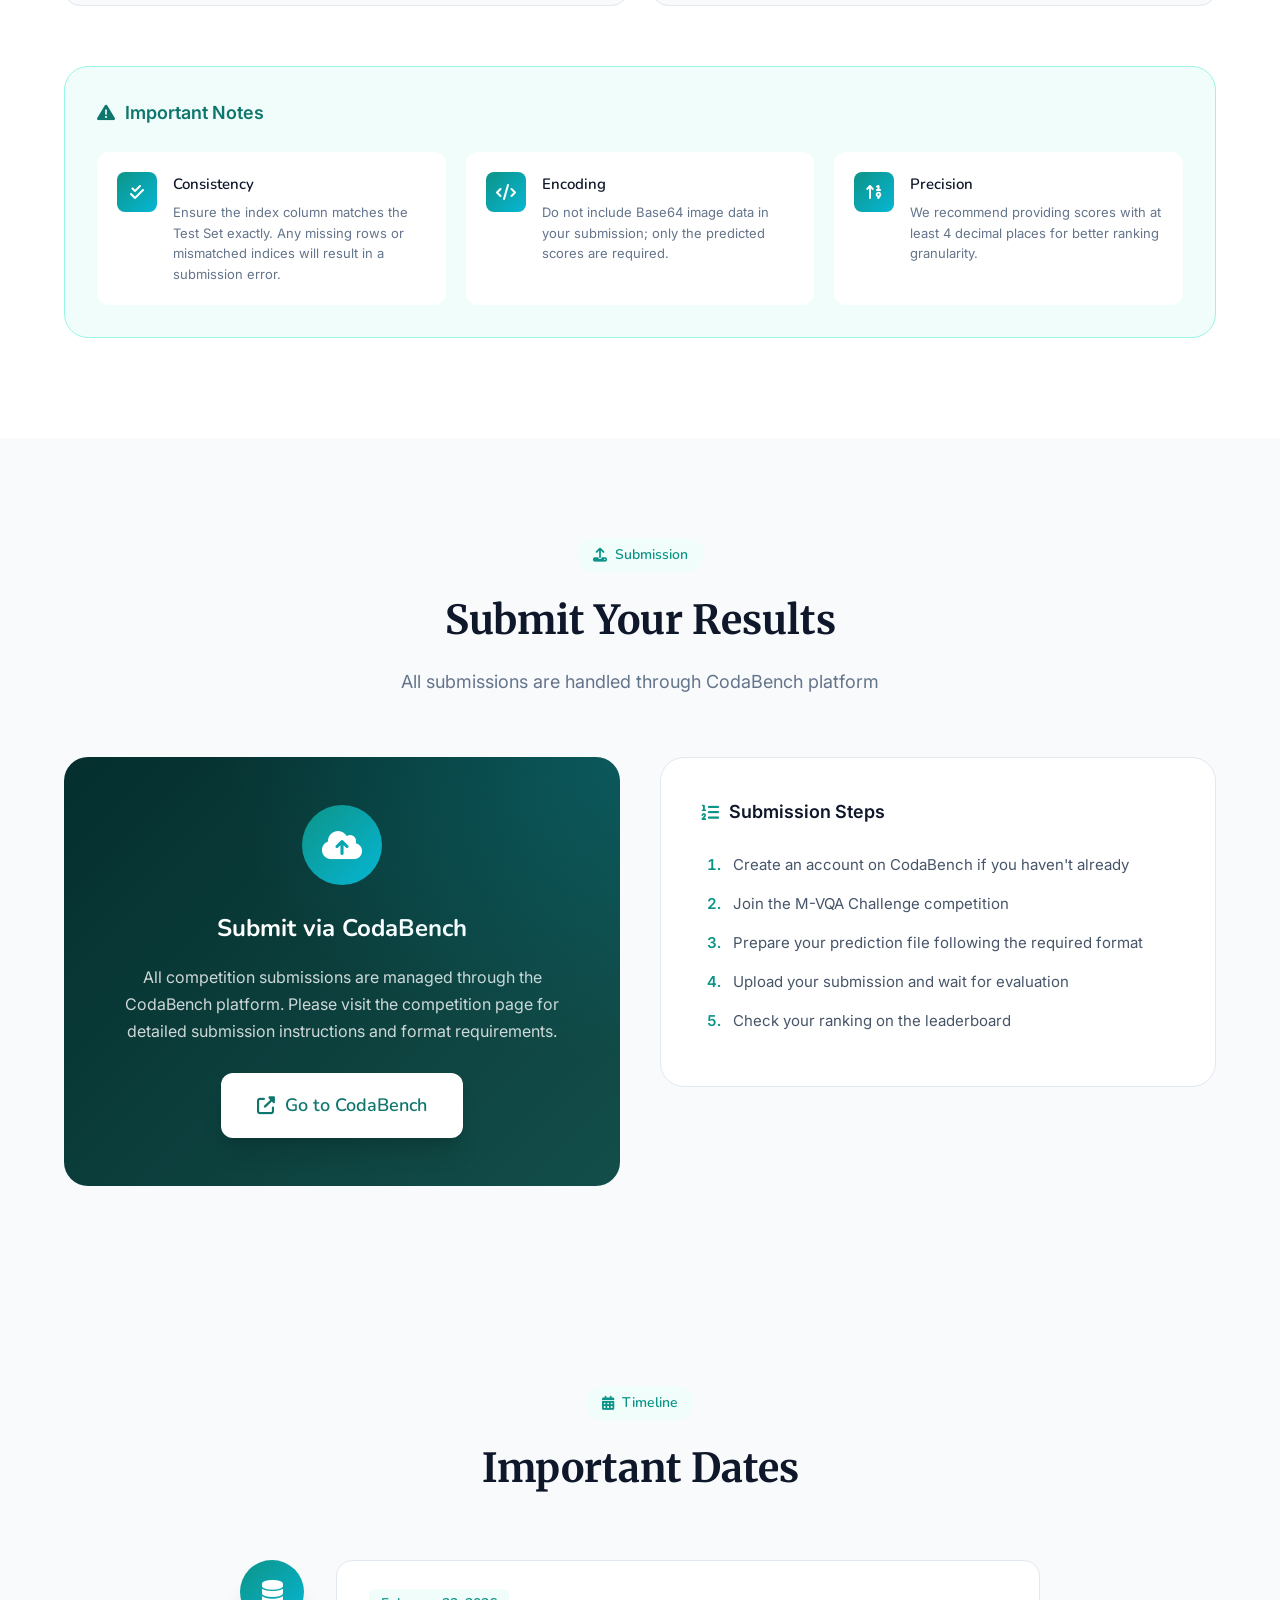
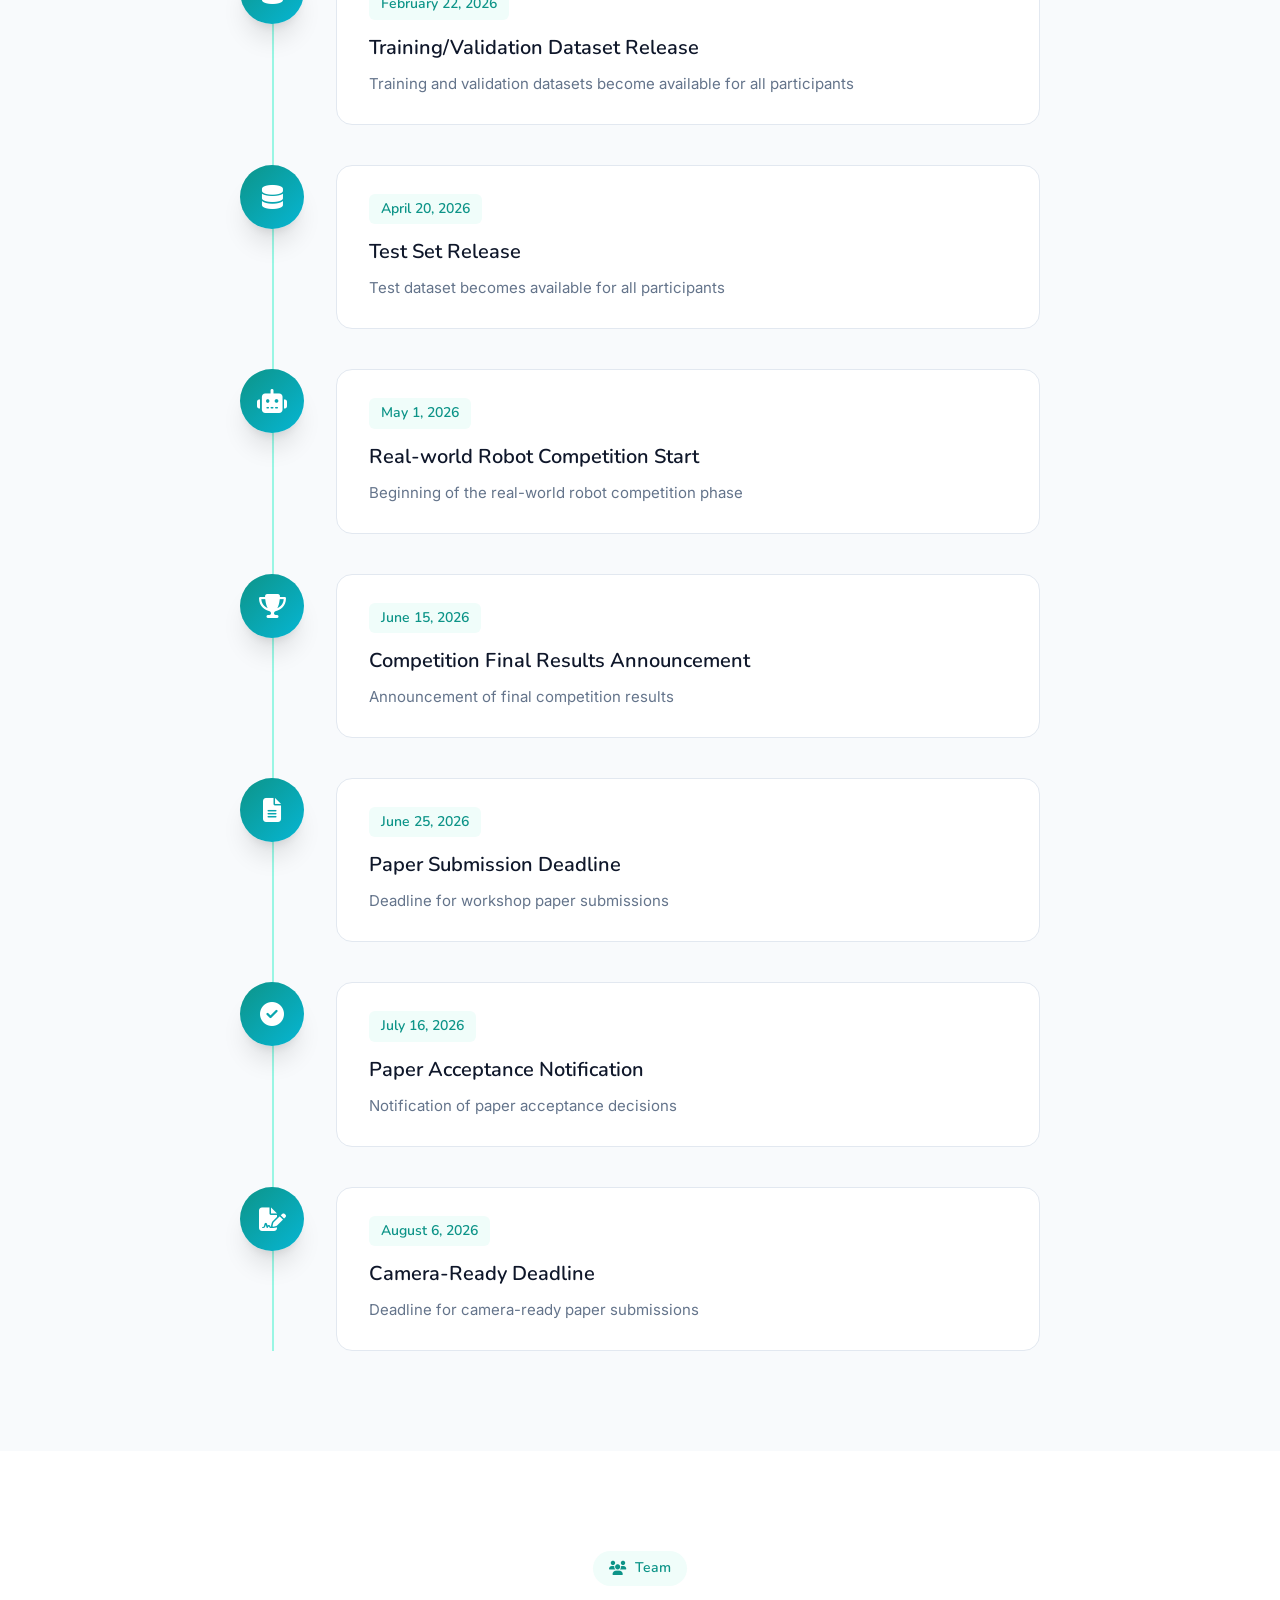
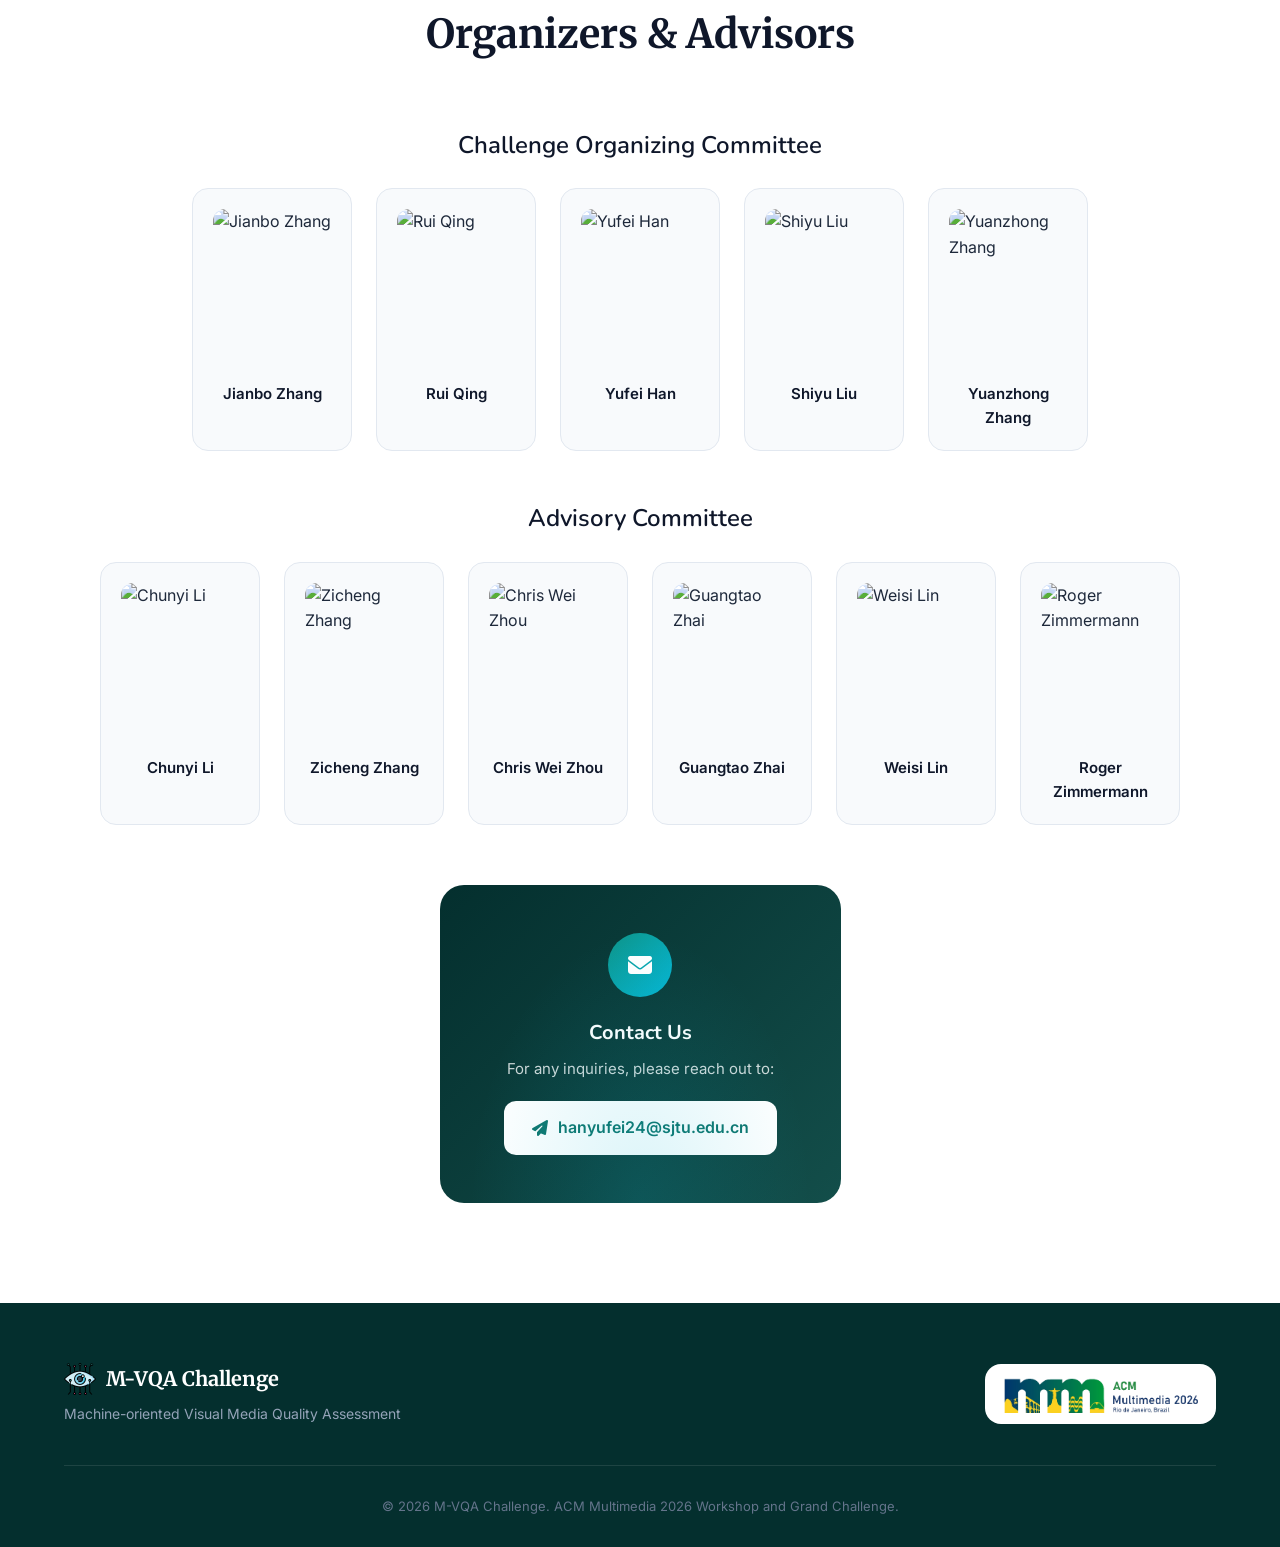
==== commit 7cb536f7: "Reorder sections: move dates between submission and team" ====
--- a/index.html
+++ b/index.html
@@ -20,11 +20,11 @@
       </div>
       <ul class="nav-links">
         <li><a href="#overview"><i class="fas fa-home"></i> Overview</a></li>
-        <li><a href="#dates"><i class="fas fa-calendar-alt"></i> Dates</a></li>
         <li><a href="#structure"><i class="fas fa-sitemap"></i> Structure</a></li>
         <li><a href="#dataset"><i class="fas fa-database"></i> Dataset</a></li>
         <li><a href="#evaluation"><i class="fas fa-chart-line"></i> Evaluation</a></li>
         <li><a href="#submission"><i class="fas fa-upload"></i> Submit</a></li>
+        <li><a href="#dates"><i class="fas fa-calendar-alt"></i> Dates</a></li>
         <li><a href="#organizers"><i class="fas fa-users"></i> Team</a></li>
       </ul>
       <a href="https://www.codabench.org/competitions/13658/" class="nav-cta" target="_blank">
@@ -126,87 +126,7 @@
     </div>
   </section>
 
-  <section id="dates" class="section dates-section">
-    <div class="container">
-      <div class="section-header">
-        <span class="section-tag"><i class="fas fa-calendar-alt"></i> Timeline</span>
-        <h2>Important Dates</h2>
-      </div>
-      
-      <div class="timeline">
-        <div class="timeline-item">
-          <div class="timeline-marker">
-            <i class="fas fa-database"></i>
-          </div>
-          <div class="timeline-content">
-            <div class="timeline-date">February 22, 2026</div>
-            <h4>Training/Validation Dataset Release</h4>
-            <p>Training and validation datasets become available for all participants</p>
-          </div>
-        </div>
-        <div class="timeline-item">
-          <div class="timeline-marker">
-            <i class="fas fa-database"></i>
-          </div>
-          <div class="timeline-content">
-            <div class="timeline-date">April 20, 2026</div>
-            <h4>Test Set Release</h4>
-            <p>Test dataset becomes available for all participants</p>
-          </div>
-        </div>
-        <div class="timeline-item">
-          <div class="timeline-marker">
-            <i class="fas fa-robot"></i>
-          </div>
-          <div class="timeline-content">
-            <div class="timeline-date">May 1, 2026</div>
-            <h4>Real-world Robot Competition Start</h4>
-            <p>Beginning of the real-world robot competition phase</p>
-          </div>
-        </div>
-        <div class="timeline-item">
-          <div class="timeline-marker">
-            <i class="fas fa-trophy"></i>
-          </div>
-          <div class="timeline-content">
-            <div class="timeline-date">June 15, 2026</div>
-            <h4>Competition Final Results Announcement</h4>
-            <p>Announcement of final competition results</p>
-          </div>
-        </div>
-        <div class="timeline-item">
-          <div class="timeline-marker">
-            <i class="fas fa-file-alt"></i>
-          </div>
-          <div class="timeline-content">
-            <div class="timeline-date">June 25, 2026</div>
-            <h4>Paper Submission Deadline</h4>
-            <p>Deadline for workshop paper submissions</p>
-          </div>
-        </div>
-        <div class="timeline-item">
-          <div class="timeline-marker">
-            <i class="fas fa-check-circle"></i>
-          </div>
-          <div class="timeline-content">
-            <div class="timeline-date">July 16, 2026</div>
-            <h4>Paper Acceptance Notification</h4>
-            <p>Notification of paper acceptance decisions</p>
-          </div>
-        </div>
-        <div class="timeline-item">
-          <div class="timeline-marker">
-            <i class="fas fa-file-signature"></i>
-          </div>
-          <div class="timeline-content">
-            <div class="timeline-date">August 6, 2026</div>
-            <h4>Camera-Ready Deadline</h4>
-            <p>Deadline for camera-ready paper submissions</p>
-          </div>
-        </div>
-      </div>
-    </div>
-  </section>
+
 
   <section id="structure" class="section structure-section">
     <div class="container">
@@ -497,6 +417,88 @@
     </div>
   </section>
 
+  <section id="dates" class="section dates-section">
+    <div class="container">
+      <div class="section-header">
+        <span class="section-tag"><i class="fas fa-calendar-alt"></i> Timeline</span>
+        <h2>Important Dates</h2>
+      </div>
+      
+      <div class="timeline">
+        <div class="timeline-item">
+          <div class="timeline-marker">
+            <i class="fas fa-database"></i>
+          </div>
+          <div class="timeline-content">
+            <div class="timeline-date">February 22, 2026</div>
+            <h4>Training/Validation Dataset Release</h4>
+            <p>Training and validation datasets become available for all participants</p>
+          </div>
+        </div>
+        <div class="timeline-item">
+          <div class="timeline-marker">
+            <i class="fas fa-database"></i>
+          </div>
+          <div class="timeline-content">
+            <div class="timeline-date">April 20, 2026</div>
+            <h4>Test Set Release</h4>
+            <p>Test dataset becomes available for all participants</p>
+          </div>
+        </div>
+        <div class="timeline-item">
+          <div class="timeline-marker">
+            <i class="fas fa-robot"></i>
+          </div>
+          <div class="timeline-content">
+            <div class="timeline-date">May 1, 2026</div>
+            <h4>Real-world Robot Competition Start</h4>
+            <p>Beginning of the real-world robot competition phase</p>
+          </div>
+        </div>
+        <div class="timeline-item">
+          <div class="timeline-marker">
+            <i class="fas fa-trophy"></i>
+          </div>
+          <div class="timeline-content">
+            <div class="timeline-date">June 15, 2026</div>
+            <h4>Competition Final Results Announcement</h4>
+            <p>Announcement of final competition results</p>
+          </div>
+        </div>
+        <div class="timeline-item">
+          <div class="timeline-marker">
+            <i class="fas fa-file-alt"></i>
+          </div>
+          <div class="timeline-content">
+            <div class="timeline-date">June 25, 2026</div>
+            <h4>Paper Submission Deadline</h4>
+            <p>Deadline for workshop paper submissions</p>
+          </div>
+        </div>
+        <div class="timeline-item">
+          <div class="timeline-marker">
+            <i class="fas fa-check-circle"></i>
+          </div>
+          <div class="timeline-content">
+            <div class="timeline-date">July 16, 2026</div>
+            <h4>Paper Acceptance Notification</h4>
+            <p>Notification of paper acceptance decisions</p>
+          </div>
+        </div>
+        <div class="timeline-item">
+          <div class="timeline-marker">
+            <i class="fas fa-file-signature"></i>
+          </div>
+          <div class="timeline-content">
+            <div class="timeline-date">August 6, 2026</div>
+            <h4>Camera-Ready Deadline</h4>
+            <p>Deadline for camera-ready paper submissions</p>
+          </div>
+        </div>
+      </div>
+    </div>
+  </section>
+
   <section id="organizers" class="section organizers-section">
     <div class="container">
       <div class="section-header">
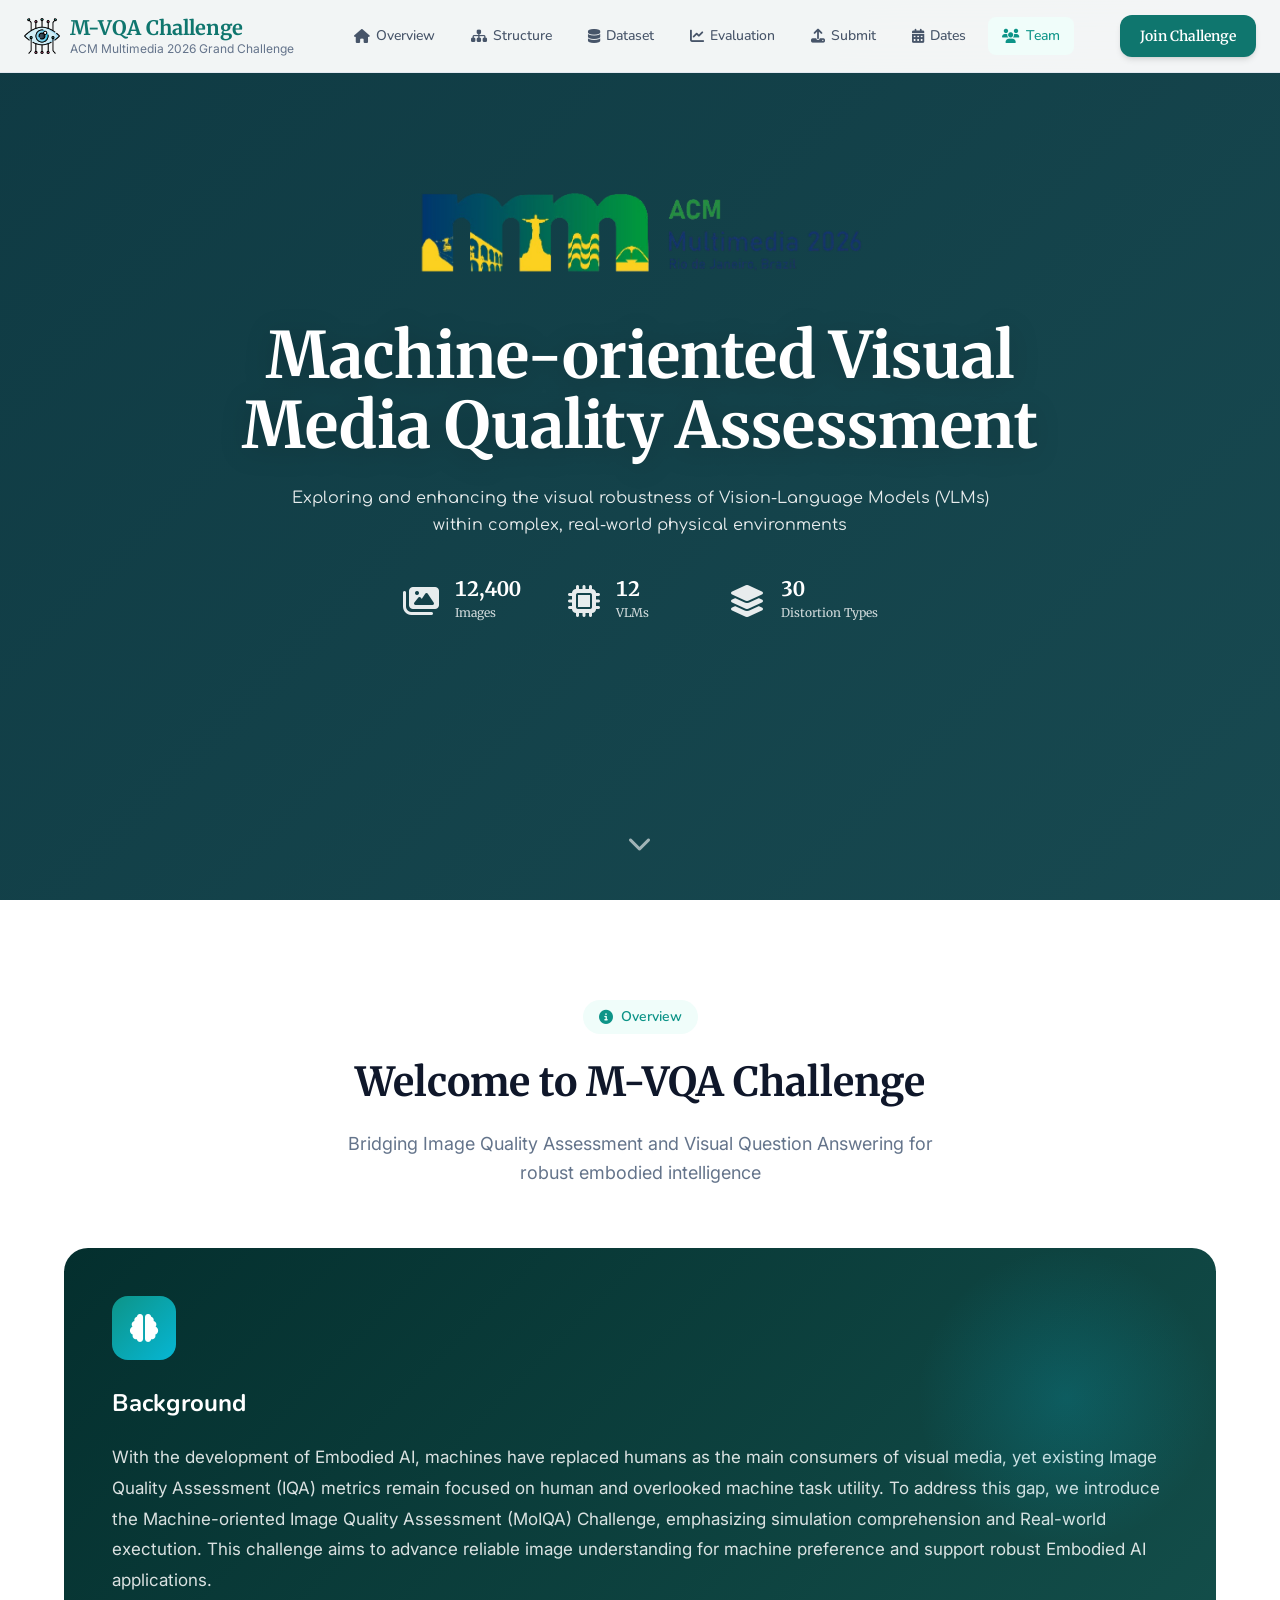
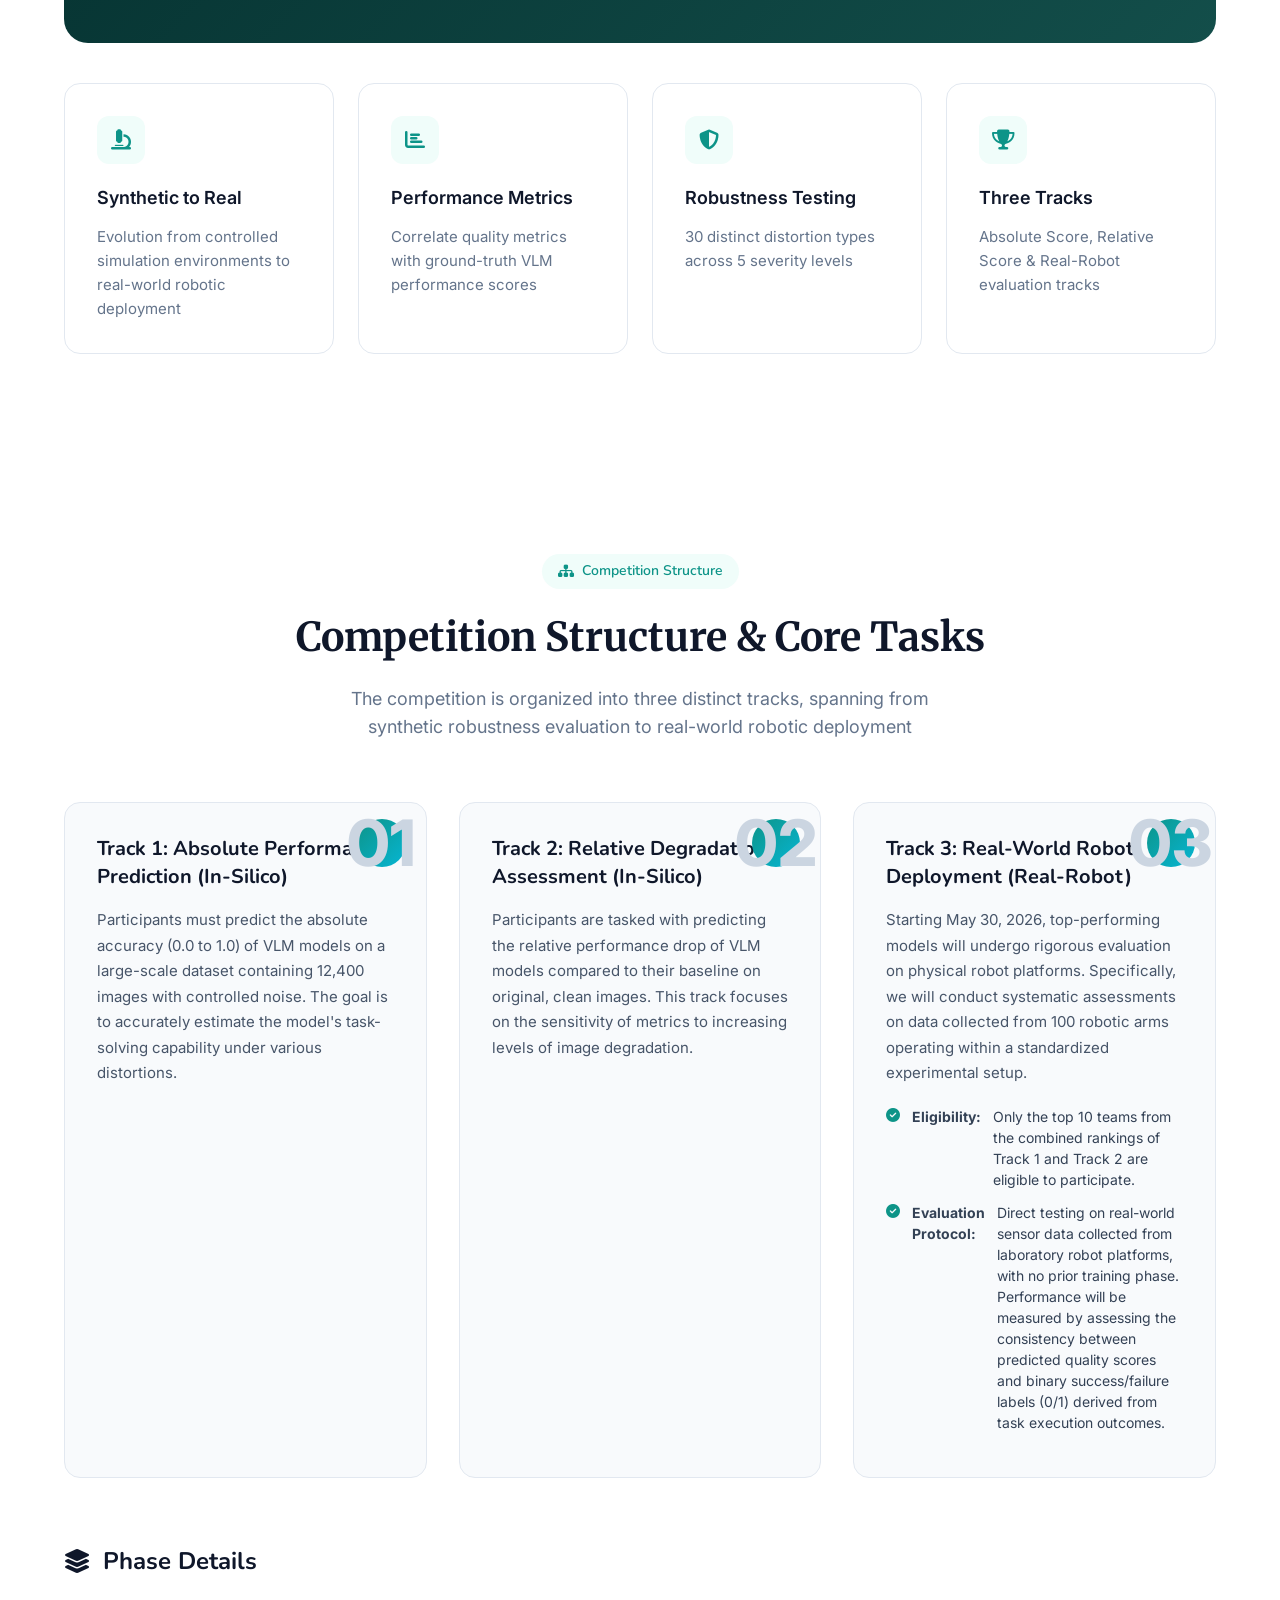
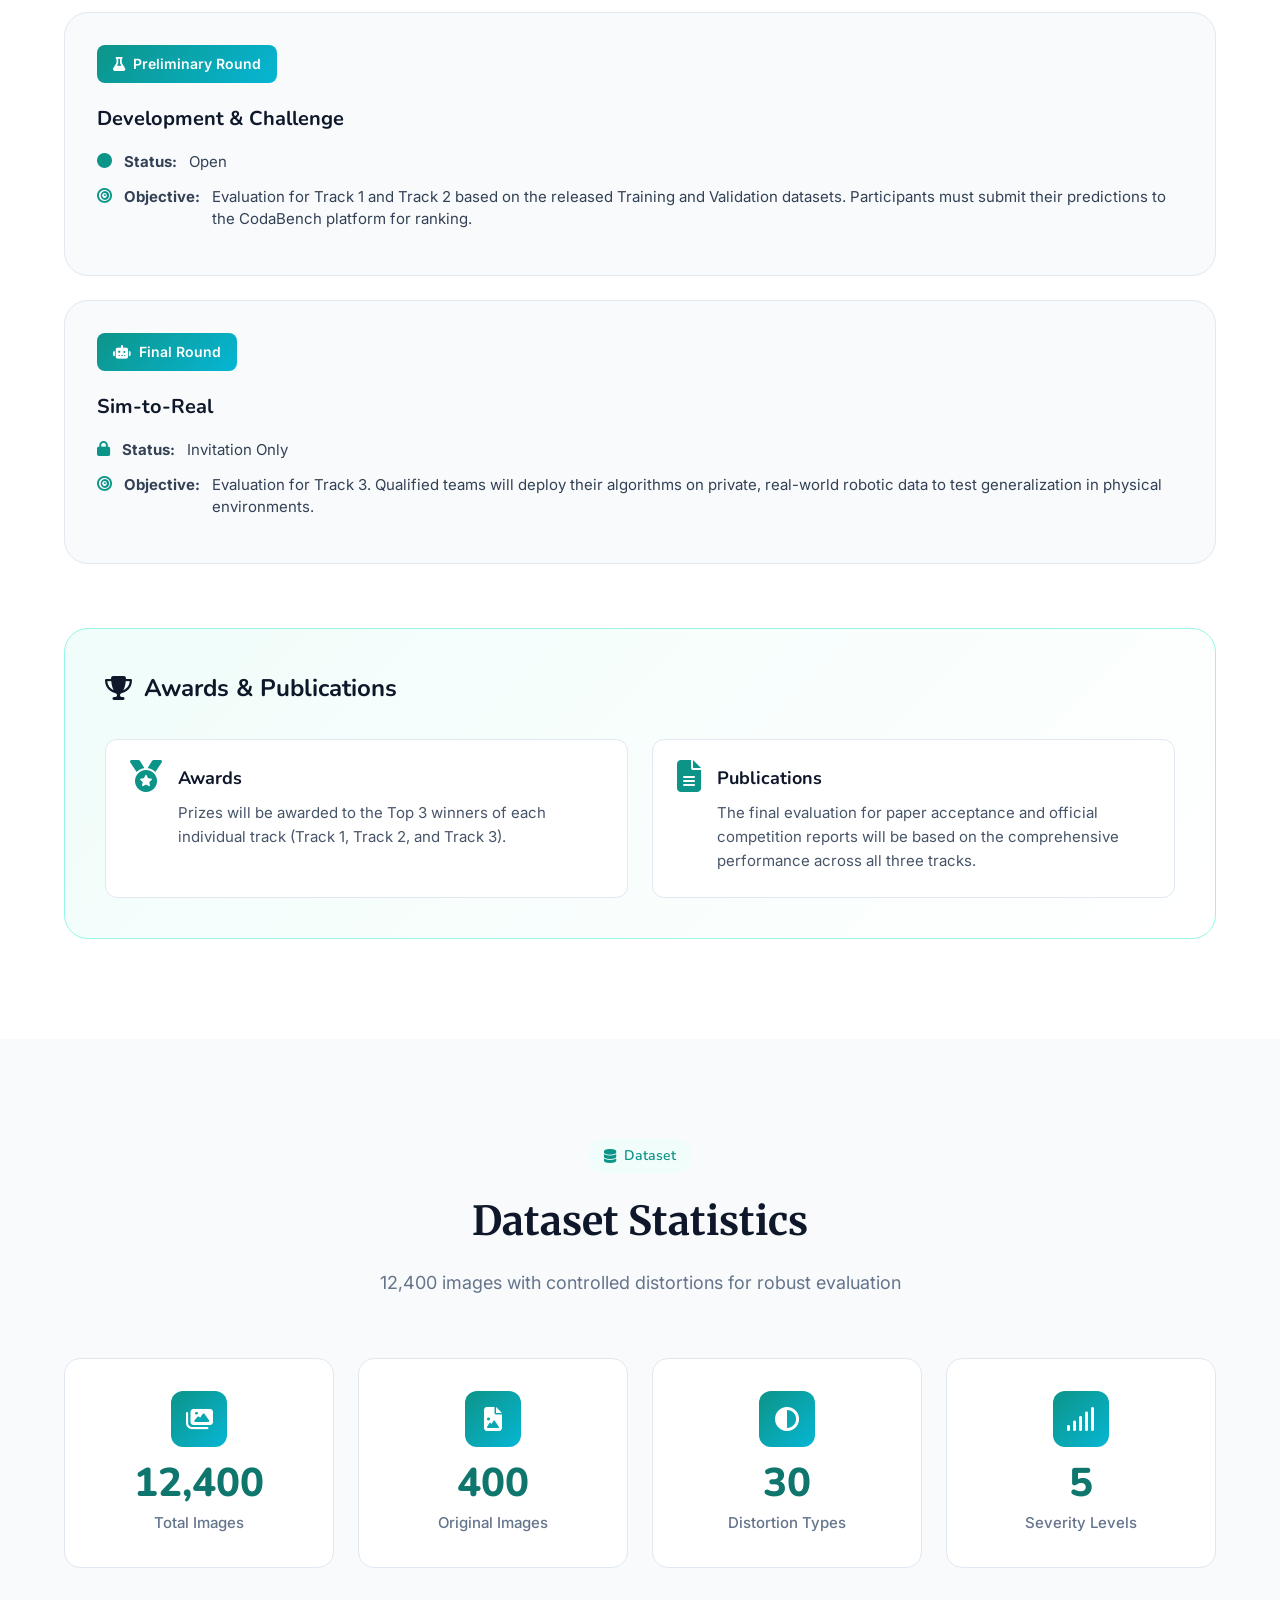
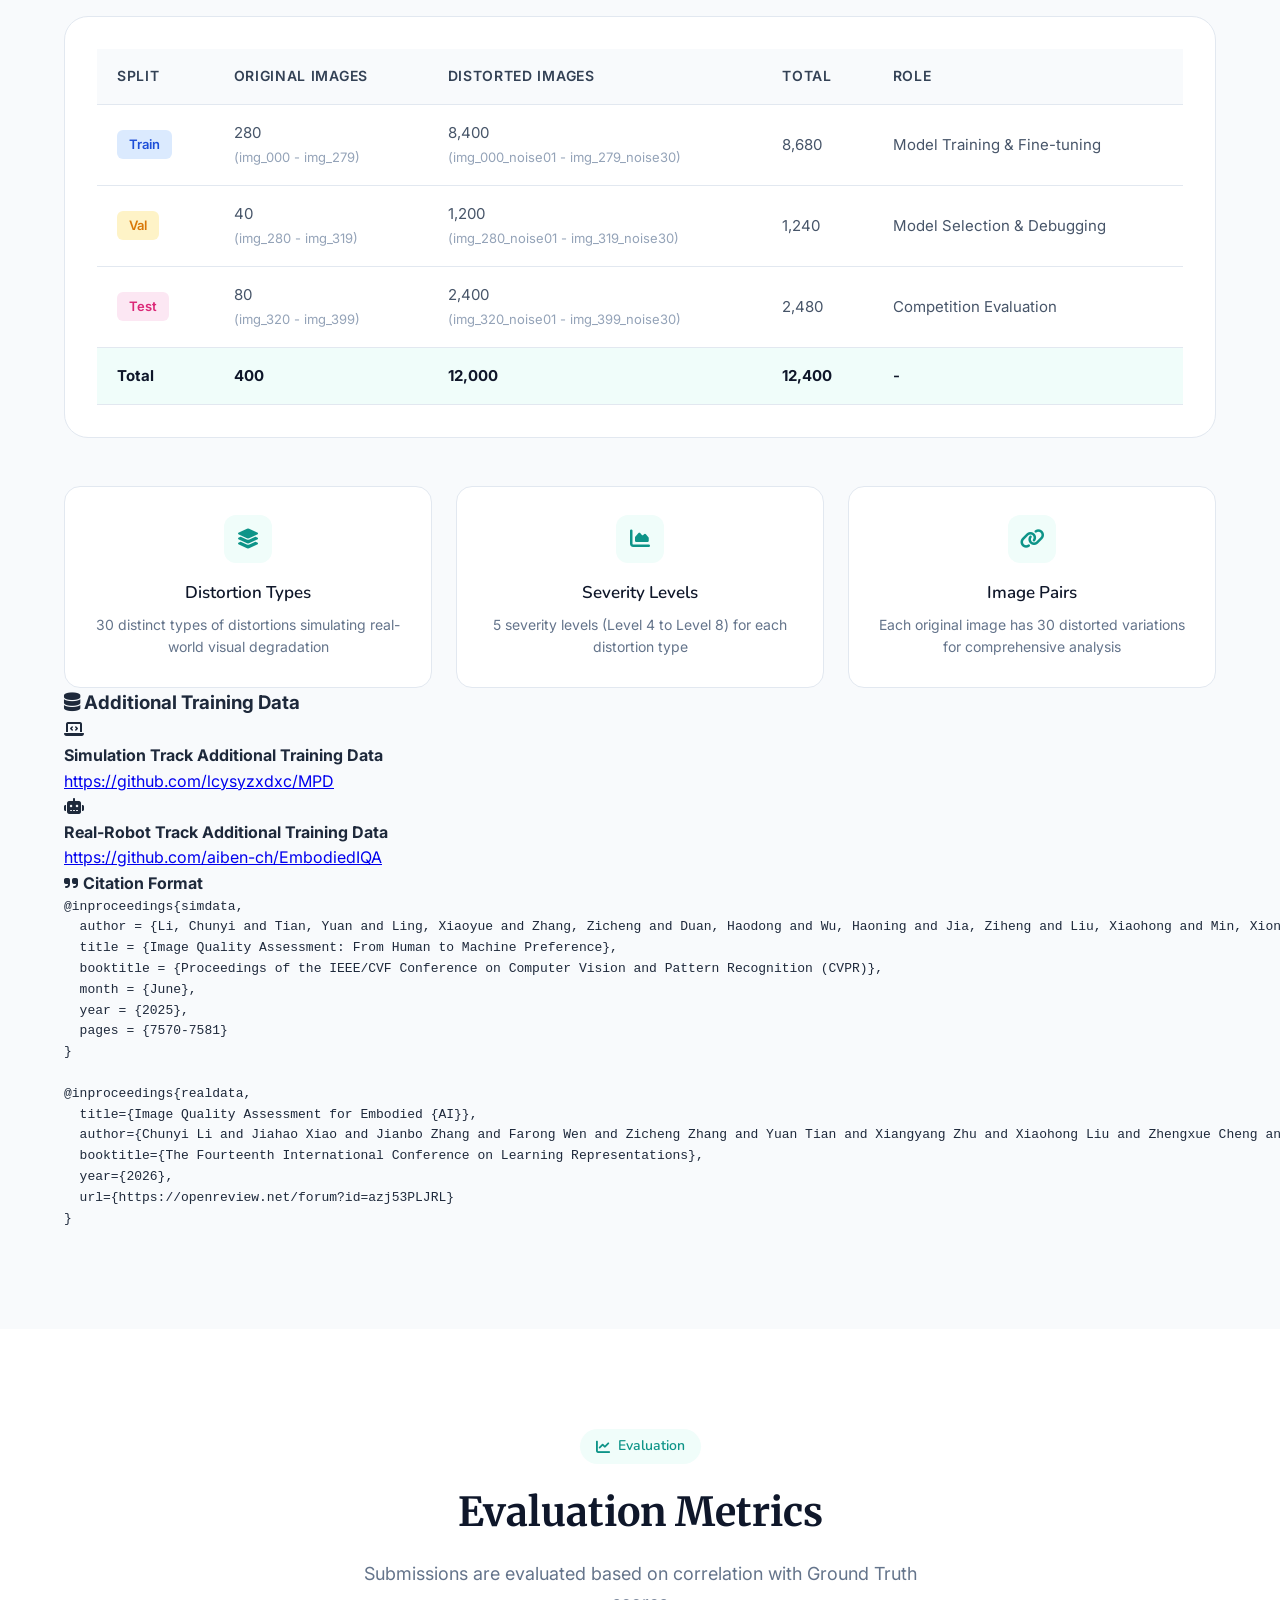
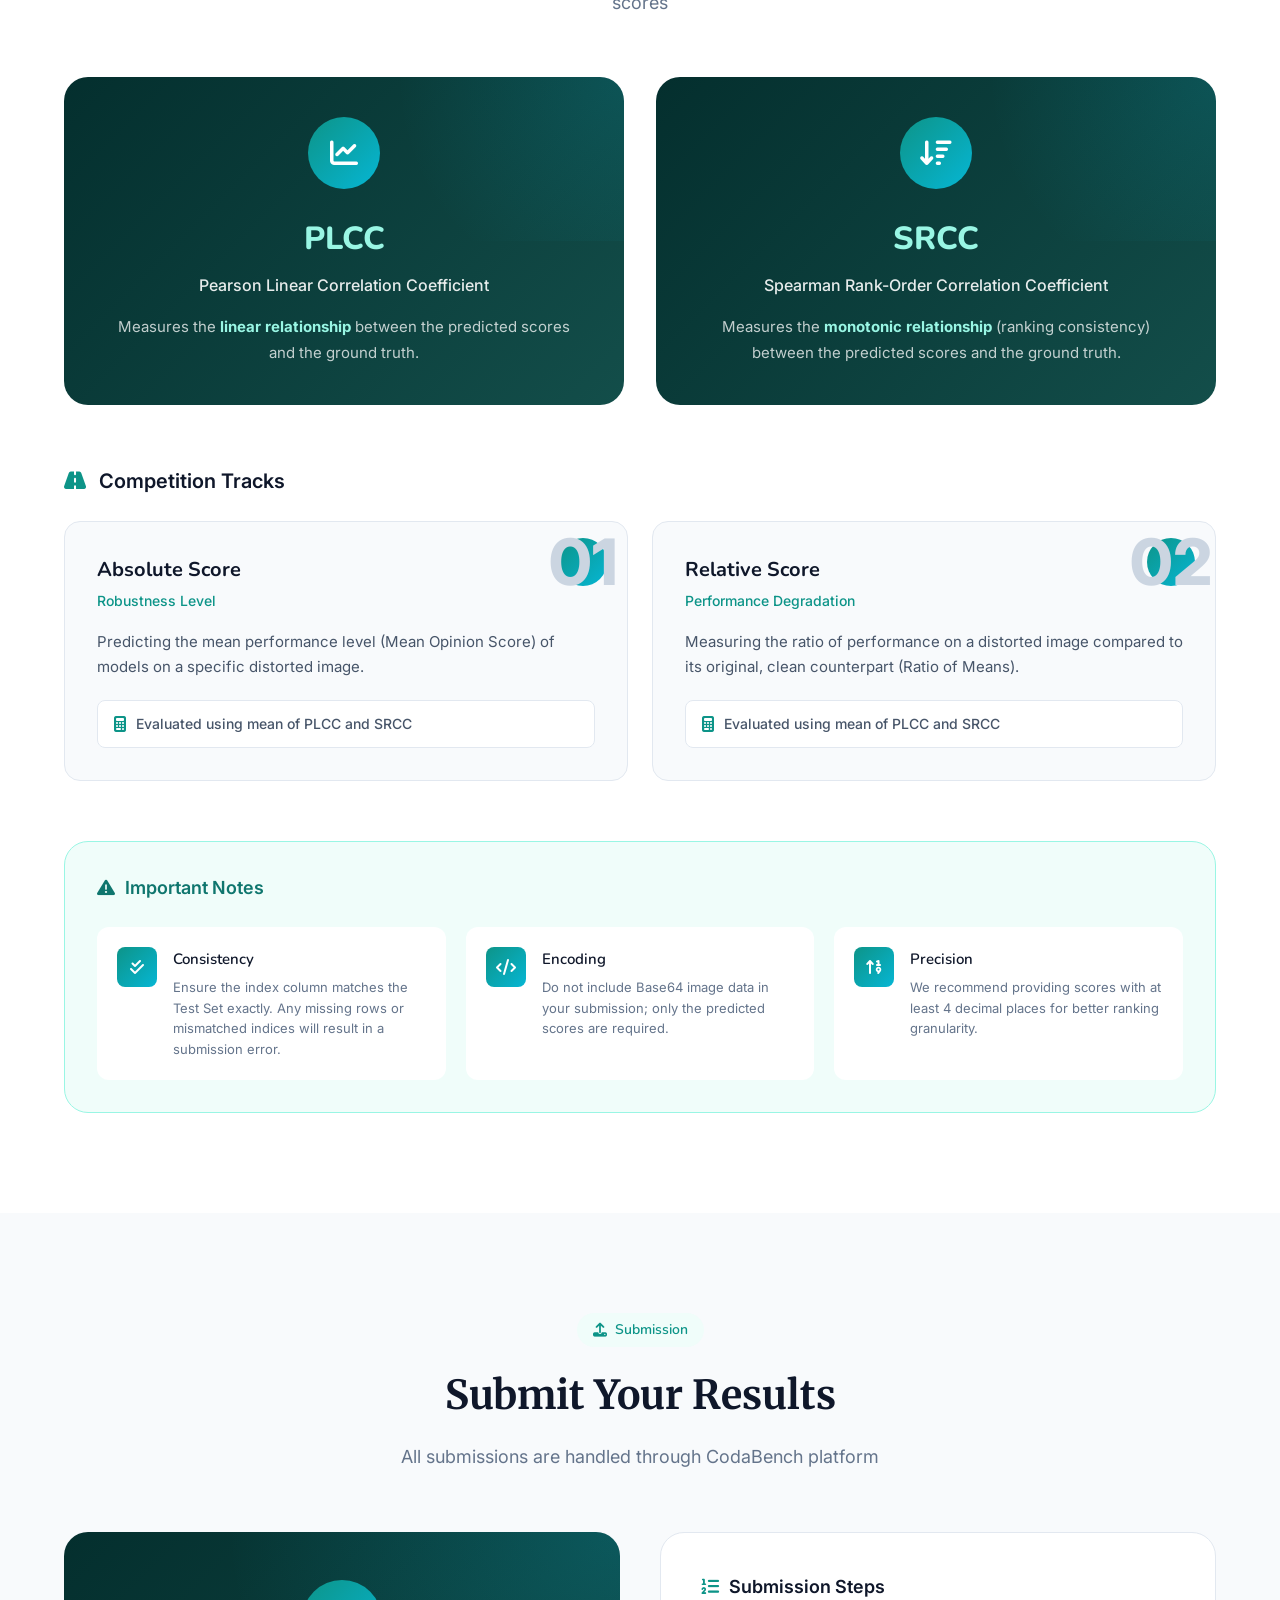
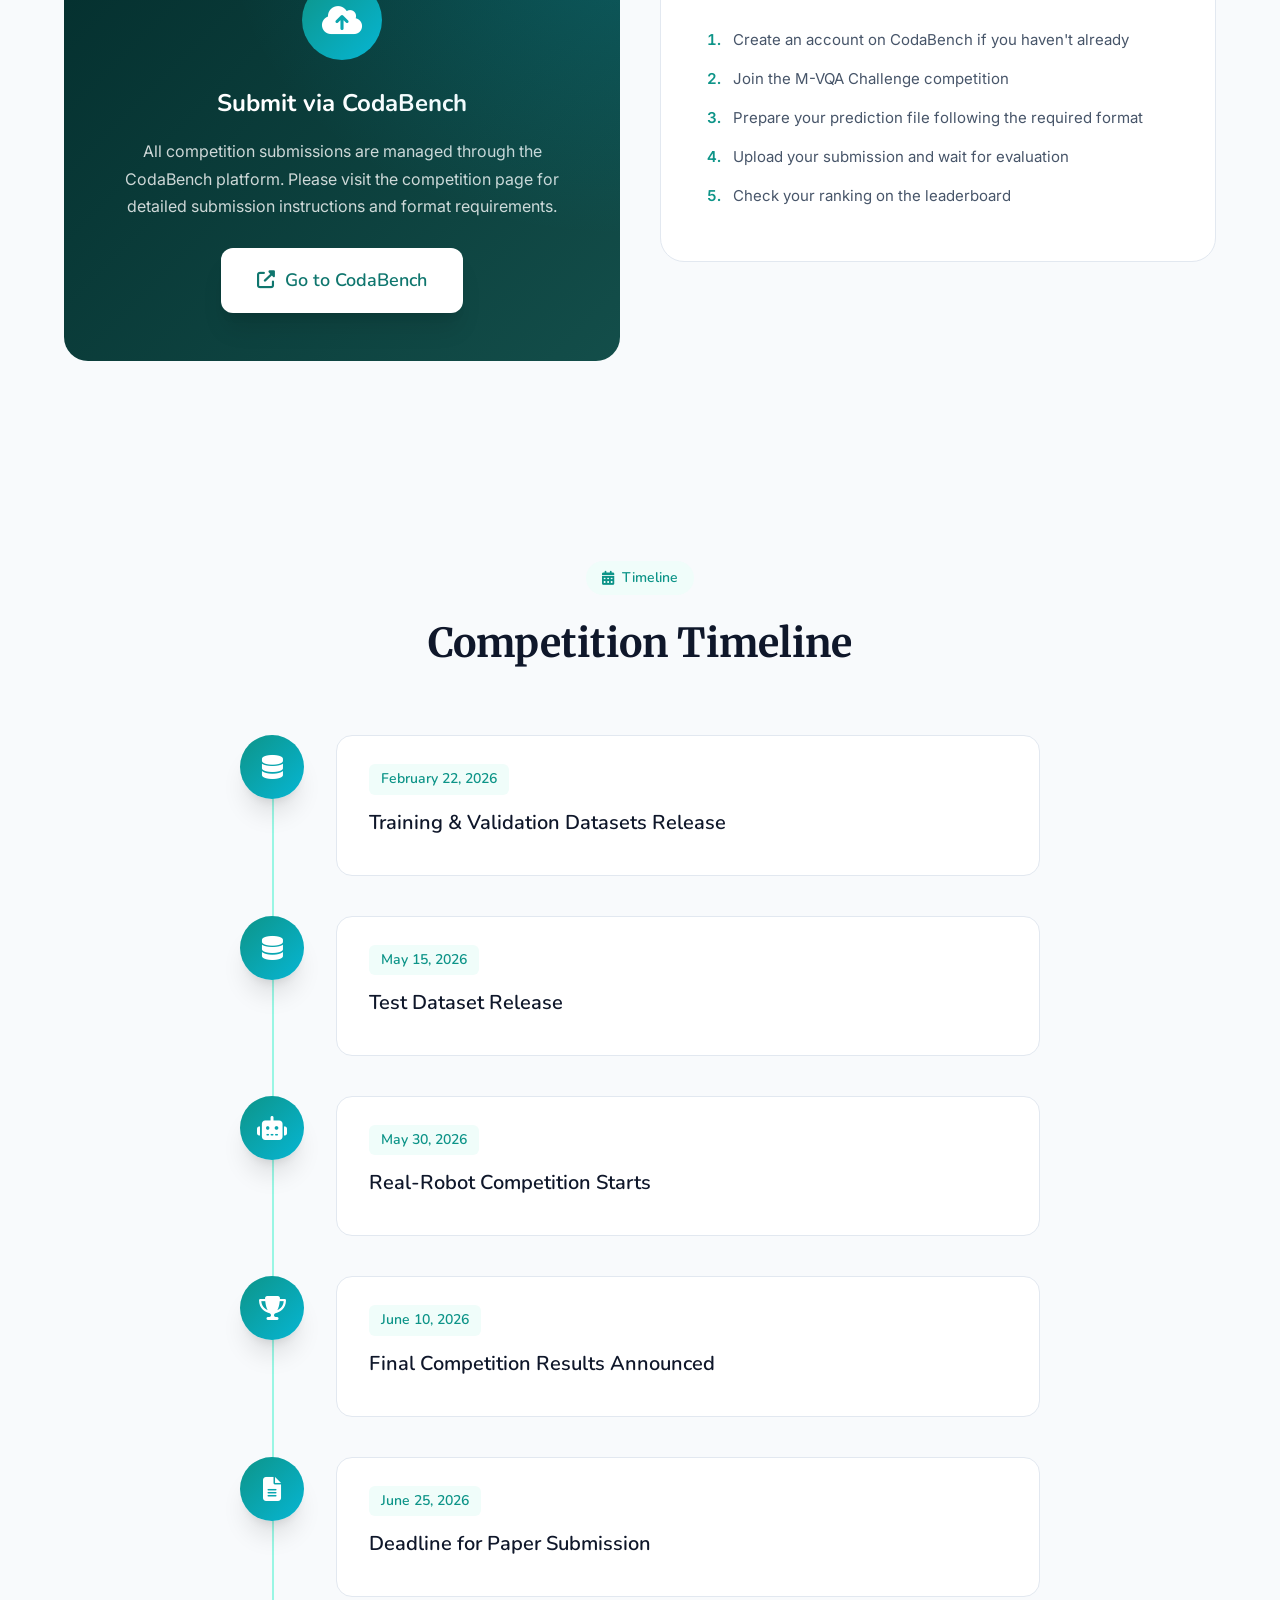
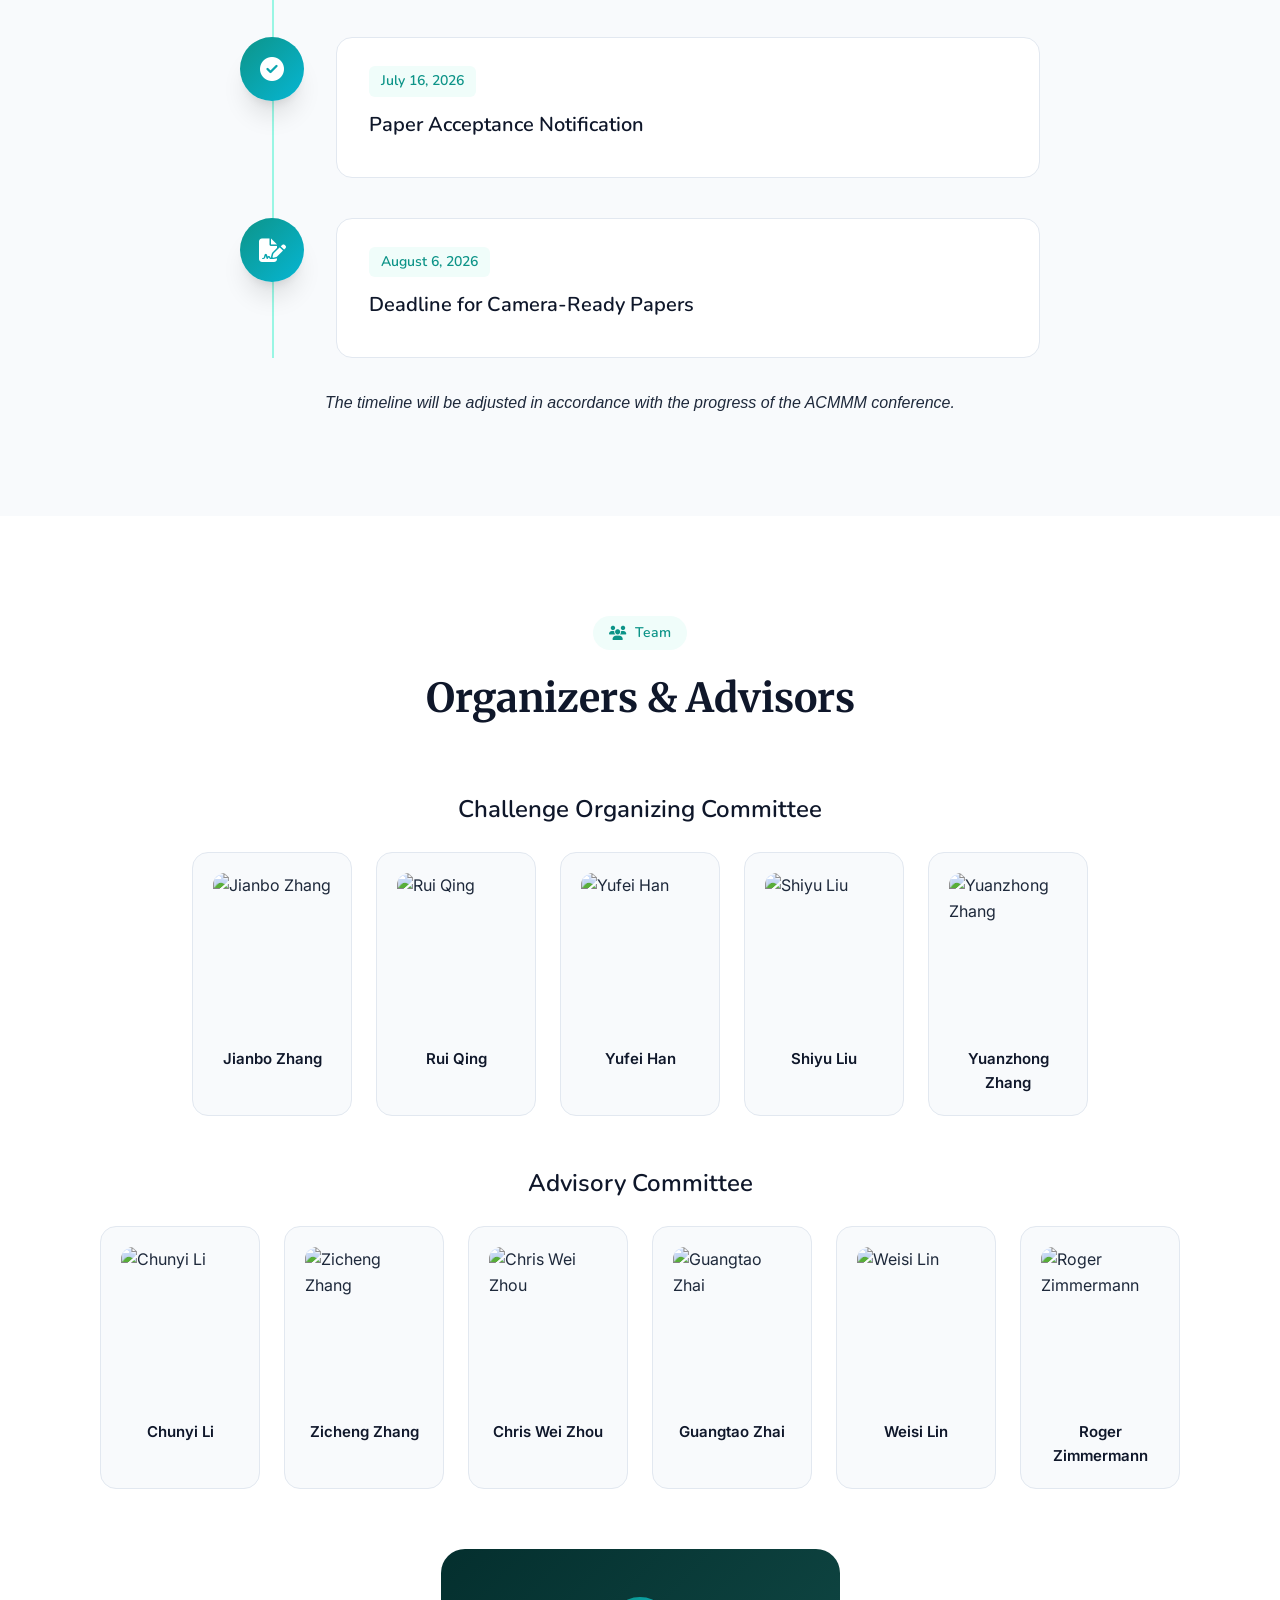
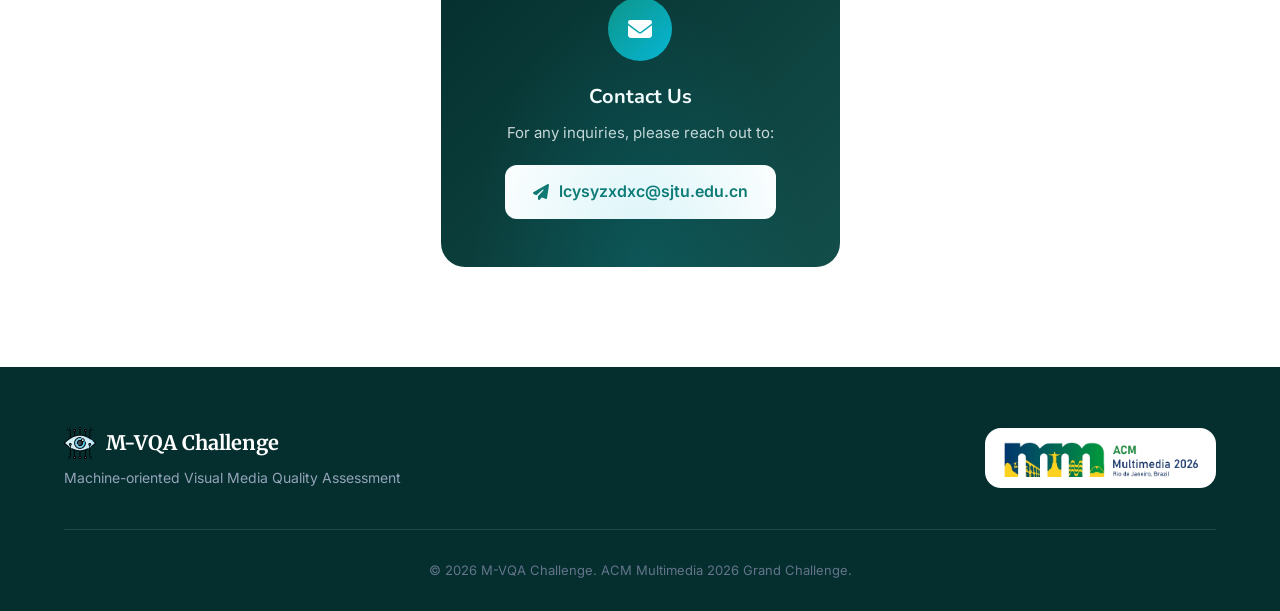
==== commit 989b5aba: "change timeline" ====
--- a/index.html
+++ b/index.html
@@ -15,7 +15,7 @@
         <img src="logo.png" alt="M-VQA Logo" class="logo-img">
         <div class="nav-logo-text">
           <span class="nav-title">M-VQA Challenge</span>
-          <span class="nav-subtitle">ACM Multimedia 2026 Workshop and Grand Challenge</span>
+          <span class="nav-subtitle">ACM Multimedia 2026 Grand Challenge</span>
         </div>
       </div>
       <ul class="nav-links">
@@ -38,7 +38,7 @@
       <div class="hero-particles"></div>
     </div>
     <div class="hero-content">
-      <a href="https://2026.acmmm.org/site/workshops.html" class="hero-badge" target="_blank">
+      <a href="https://2026.acmmm.org/site/grand-challenges.html" class="hero-badge" target="_blank">
         <img src="images/LOGO-ACM-2026-V2-remove.png" alt="ACM Multimedia 2026" class="acm-logo">
       </a>
       <h1>Machine-oriented Visual<br>Media Quality Assessment</h1>
@@ -87,8 +87,7 @@
               <i class="fas fa-brain"></i>
             </div>
             <h3>Background</h3>
-            <p>Vision-Language Models (VLMs) act as the "eyes" and "brains" of modern embodied agents. However, the physical world is filled with uncertainties: <strong>motion blur</strong>, <strong>poor lighting</strong>, <strong>sensor noise</strong>, and <strong>transmission loss</strong>.</p>
-            <p>An agent's ability to maintain stable visual understanding under these harsh conditions is critical for achieving safe and reliable embodied intelligence. This challenge bridges Image Quality Assessment (IQA) and Visual Question Answering (VQA) to measure the performance degradation of models under various levels of visual distortion.</p>
+            <p>With the development of Embodied AI, machines have replaced humans as the main consumers of visual media, yet existing Image Quality Assessment (IQA) metrics remain focused on human and overlooked machine task utility. To address this gap, we introduce the Machine-oriented Image Quality Assessment (MoIQA) Challenge, emphasizing simulation comprehension and Real-world exectution. This challenge aims to advance reliable image understanding for machine preference and support robust Embodied AI applications.</p>
           </div>
         </div>
 
@@ -152,10 +151,10 @@
         <div class="track-card">
           <div class="track-number">03</div>
           <h3>Track 3: Real-World Robot Deployment (Real-Robot)</h3>
-          <p>Starting May 1, 2026, top-performing models will be evaluated on physical robot platforms.</p>
+          <p>Starting May 30, 2026, top-performing models will undergo rigorous evaluation on physical robot platforms. Specifically, we will conduct systematic assessments on data collected from 100 robotic arms operating within a standardized experimental setup.</p>
           <ul class="track-details">
             <li><i class="fas fa-check-circle"></i> <strong>Eligibility:</strong> Only the top 10 teams from the combined rankings of Track 1 and Track 2 are eligible to participate.</li>
-            <li><i class="fas fa-check-circle"></i> <strong>Format:</strong> Direct testing on real-world sensor data collected from laboratory robot platforms, with no prior training phase.</li>
+            <li><i class="fas fa-check-circle"></i> <strong>Evaluation Protocol:</strong> Direct testing on real-world sensor data collected from laboratory robot platforms, with no prior training phase. Performance will be measured by assessing the consistency between predicted quality scores and binary success/failure labels (0/1) derived from task execution outcomes.</li>
           </ul>
         </div>
       </div>
@@ -302,6 +301,43 @@
           <p>Each original image has 30 distorted variations for comprehensive analysis</p>
         </div>
       </div>
+
+      <div class="additional-data-section">
+        <h3 class="section-subtitle"><i class="fas fa-database"></i> Additional Training Data</h3>
+        <div class="additional-data-content">
+          <div class="data-card">
+            <div class="data-icon"><i class="fas fa-laptop-code"></i></div>
+            <h4>Simulation Track Additional Training Data</h4>
+            <p><a href="https://github.com/lcysyzxdxc/MPD" target="_blank">https://github.com/lcysyzxdxc/MPD</a></p>
+          </div>
+          <div class="data-card">
+            <div class="data-icon"><i class="fas fa-robot"></i></div>
+            <h4>Real-Robot Track Additional Training Data</h4>
+            <p><a href="https://github.com/aiben-ch/EmbodiedIQA" target="_blank">https://github.com/aiben-ch/EmbodiedIQA</a></p>
+          </div>
+        </div>
+        <div class="citation-section">
+          <h4><i class="fas fa-quote-right"></i> Citation Format</h4>
+          <div class="citation-code">
+            <pre>@inproceedings{simdata,
+  author = {Li, Chunyi and Tian, Yuan and Ling, Xiaoyue and Zhang, Zicheng and Duan, Haodong and Wu, Haoning and Jia, Ziheng and Liu, Xiaohong and Min, Xiongkuo and Lu, Guo and Lin, Weisi and Zhai, Guangtao},
+  title = {Image Quality Assessment: From Human to Machine Preference},
+  booktitle = {Proceedings of the IEEE/CVF Conference on Computer Vision and Pattern Recognition (CVPR)},
+  month = {June},
+  year = {2025},
+  pages = {7570-7581}
+}
+
+@inproceedings{realdata,
+  title={Image Quality Assessment for Embodied {AI}},
+  author={Chunyi Li and Jiahao Xiao and Jianbo Zhang and Farong Wen and Zicheng Zhang and Yuan Tian and Xiangyang Zhu and Xiaohong Liu and Zhengxue Cheng and Weisi Lin and Guangtao Zhai},
+  booktitle={The Fourteenth International Conference on Learning Representations},
+  year={2026},
+  url={https://openreview.net/forum?id=azj53PLJRL}
+}</pre>
+          </div>
+        </div>
+      </div>
     </div>
   </section>
 
@@ -421,7 +457,7 @@
     <div class="container">
       <div class="section-header">
         <span class="section-tag"><i class="fas fa-calendar-alt"></i> Timeline</span>
-        <h2>Important Dates</h2>
+        <h2>Competition Timeline</h2>
       </div>
       
       <div class="timeline">
@@ -431,8 +467,7 @@
           </div>
           <div class="timeline-content">
             <div class="timeline-date">February 22, 2026</div>
-            <h4>Training/Validation Dataset Release</h4>
-            <p>Training and validation datasets become available for all participants</p>
+            <h4>Training & Validation Datasets Release</h4>
           </div>
         </div>
         <div class="timeline-item">
@@ -440,9 +475,8 @@
             <i class="fas fa-database"></i>
           </div>
           <div class="timeline-content">
-            <div class="timeline-date">April 20, 2026</div>
-            <h4>Test Set Release</h4>
-            <p>Test dataset becomes available for all participants</p>
+            <div class="timeline-date">May 15, 2026</div>
+            <h4>Test Dataset Release</h4>
           </div>
         </div>
         <div class="timeline-item">
@@ -450,9 +484,8 @@
             <i class="fas fa-robot"></i>
           </div>
           <div class="timeline-content">
-            <div class="timeline-date">May 1, 2026</div>
-            <h4>Real-world Robot Competition Start</h4>
-            <p>Beginning of the real-world robot competition phase</p>
+            <div class="timeline-date">May 30, 2026</div>
+            <h4>Real-Robot Competition Starts</h4>
           </div>
         </div>
         <div class="timeline-item">
@@ -460,9 +493,8 @@
             <i class="fas fa-trophy"></i>
           </div>
           <div class="timeline-content">
-            <div class="timeline-date">June 15, 2026</div>
-            <h4>Competition Final Results Announcement</h4>
-            <p>Announcement of final competition results</p>
+            <div class="timeline-date">June 10, 2026</div>
+            <h4>Final Competition Results Announced</h4>
           </div>
         </div>
         <div class="timeline-item">
@@ -471,8 +503,7 @@
           </div>
           <div class="timeline-content">
             <div class="timeline-date">June 25, 2026</div>
-            <h4>Paper Submission Deadline</h4>
-            <p>Deadline for workshop paper submissions</p>
+            <h4>Deadline for Paper Submission</h4>
           </div>
         </div>
         <div class="timeline-item">
@@ -482,7 +513,6 @@
           <div class="timeline-content">
             <div class="timeline-date">July 16, 2026</div>
             <h4>Paper Acceptance Notification</h4>
-            <p>Notification of paper acceptance decisions</p>
           </div>
         </div>
         <div class="timeline-item">
@@ -491,11 +521,11 @@
           </div>
           <div class="timeline-content">
             <div class="timeline-date">August 6, 2026</div>
-            <h4>Camera-Ready Deadline</h4>
-            <p>Deadline for camera-ready paper submissions</p>
-          </div>
-        </div>
-      </div>
+            <h4>Deadline for Camera-Ready Papers</h4>
+          </div>
+        </div>
+      </div>
+      <p class="timeline-note" style="text-align: center; margin-top: 2rem; font-style: italic; color: var(--text-secondary);">The timeline will be adjusted in accordance with the progress of the ACMMM conference.</p>
     </div>
   </section>
 
@@ -524,7 +554,7 @@
             </div>
             <div class="organizer-card">
               <div class="organizer-photo">
-                <img src="images/YufeiHan.jpg" alt="Yufei Han">
+                <img src="images/YufeiHan.png" alt="Yufei Han">
               </div>
               <h4>Yufei Han</h4>
             </div>
@@ -593,9 +623,9 @@
           </div>
           <h3>Contact Us</h3>
           <p>For any inquiries, please reach out to:</p>
-          <a href="mailto:hanyufei24@sjtu.edu.cn" class="contact-email">
+          <a href="mailto:lcysyzxdxc@sjtu.edu.cn" class="contact-email">
             <i class="fas fa-paper-plane"></i>
-            hanyufei24@sjtu.edu.cn
+            lcysyzxdxc@sjtu.edu.cn
           </a>
         </div>
       </div>
@@ -617,7 +647,7 @@
         </div>
       </div>
       <div class="footer-bottom">
-        <p>&copy; 2026 M-VQA Challenge. ACM Multimedia 2026 Workshop and Grand Challenge.</p>
+        <p>&copy; 2026 M-VQA Challenge. ACM Multimedia 2026 Grand Challenge.</p>
       </div>
     </div>
   </footer>
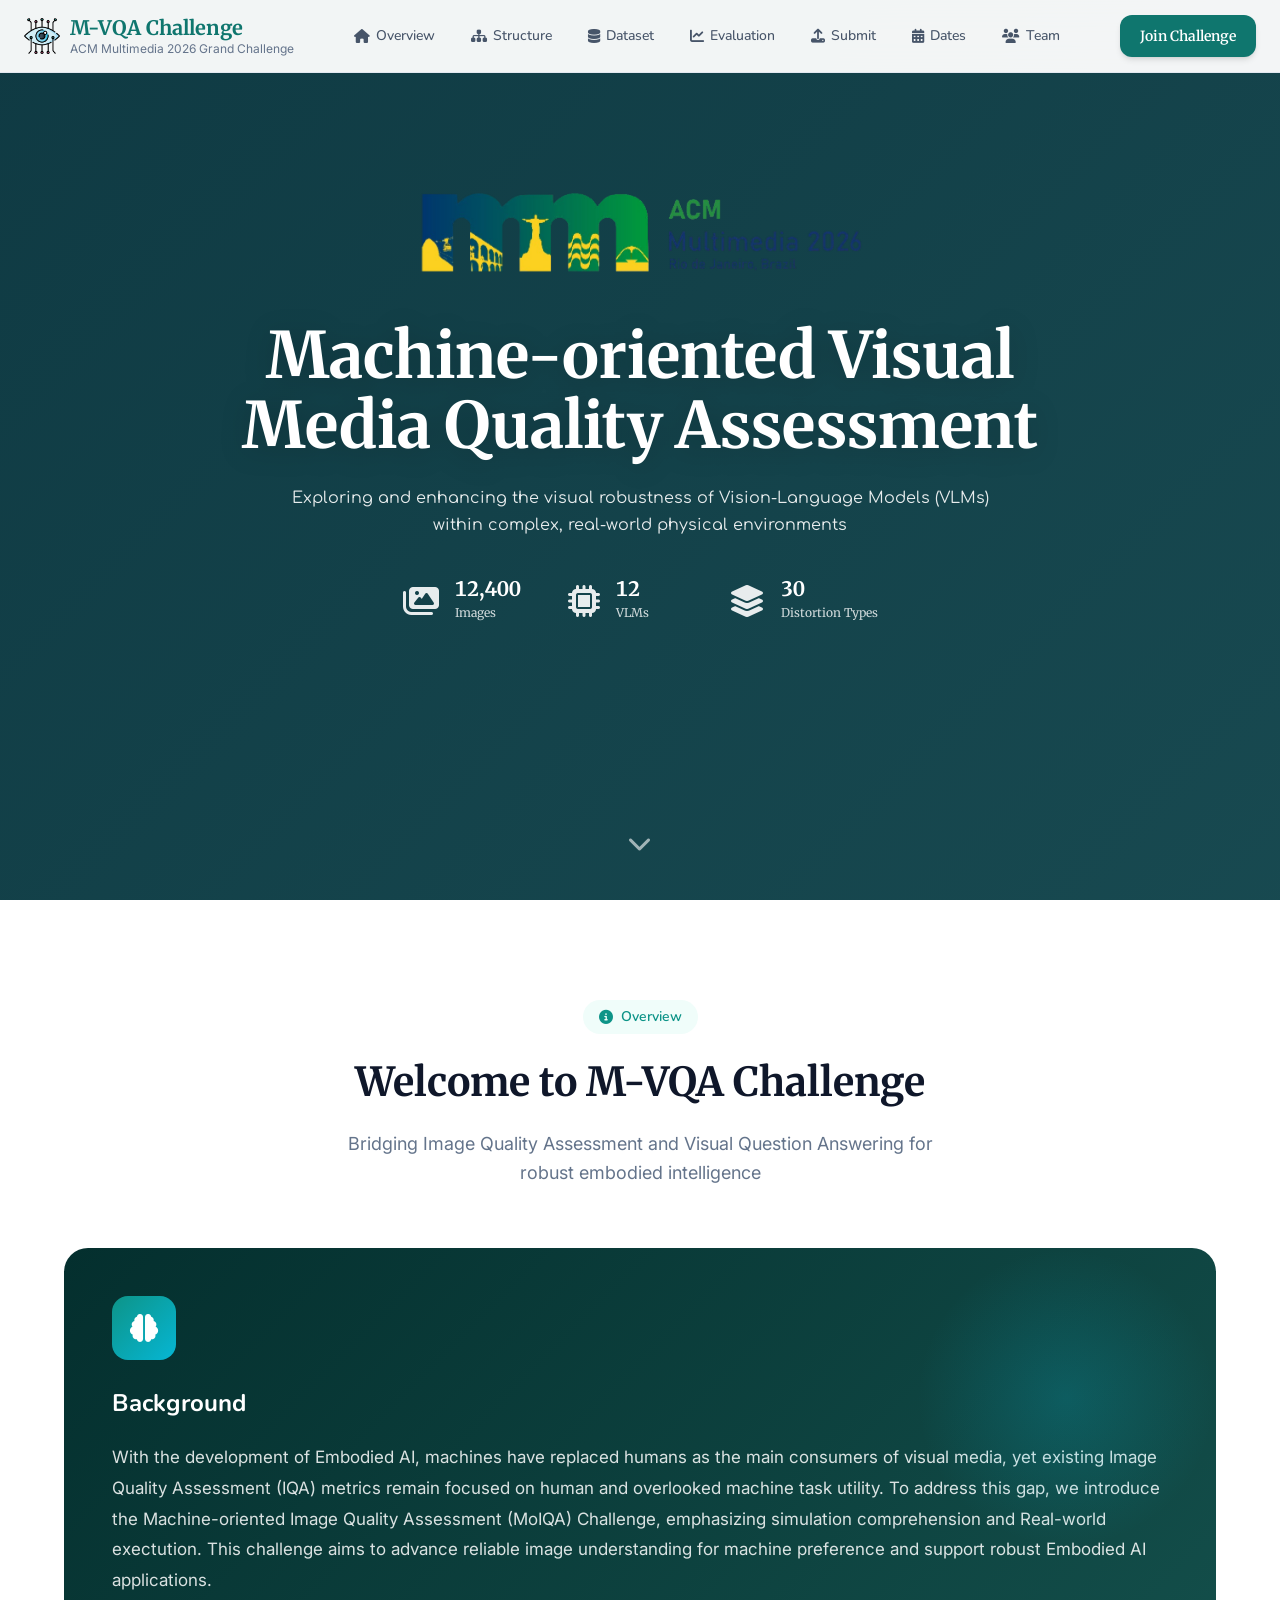
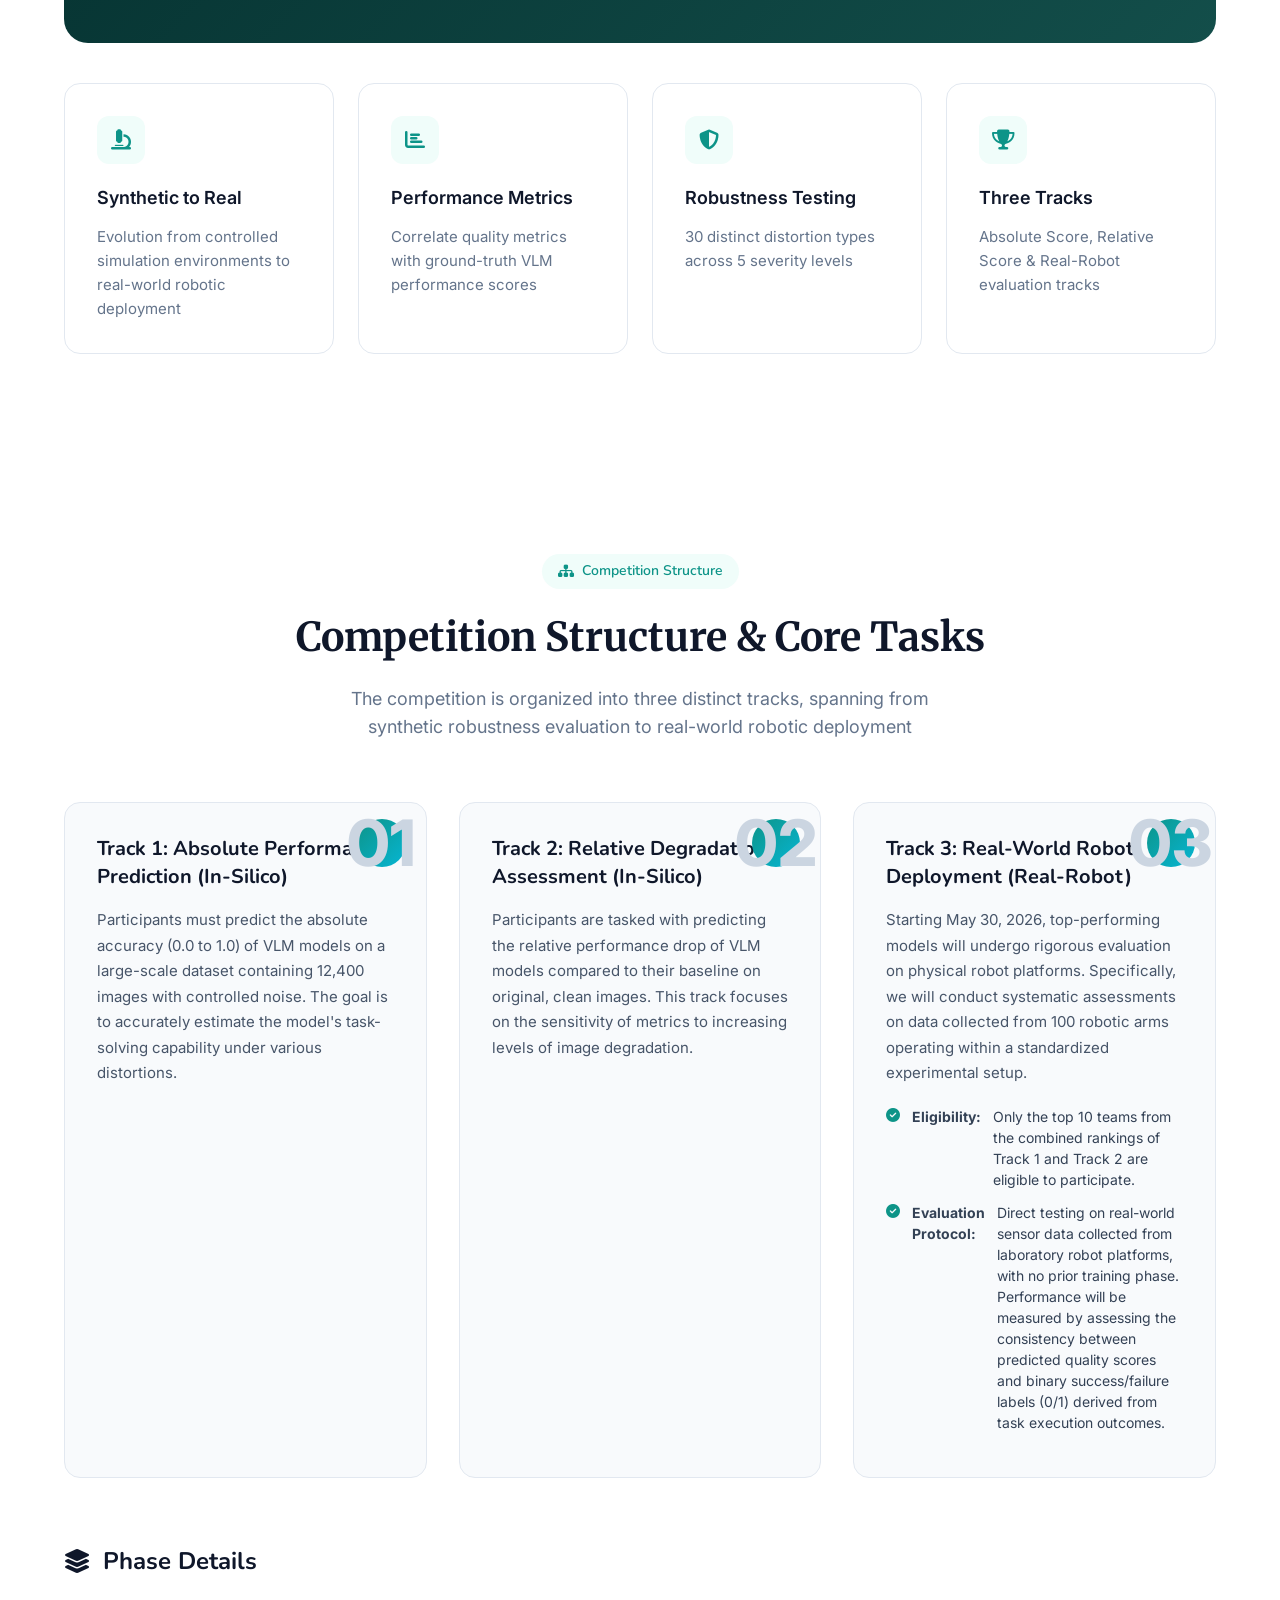
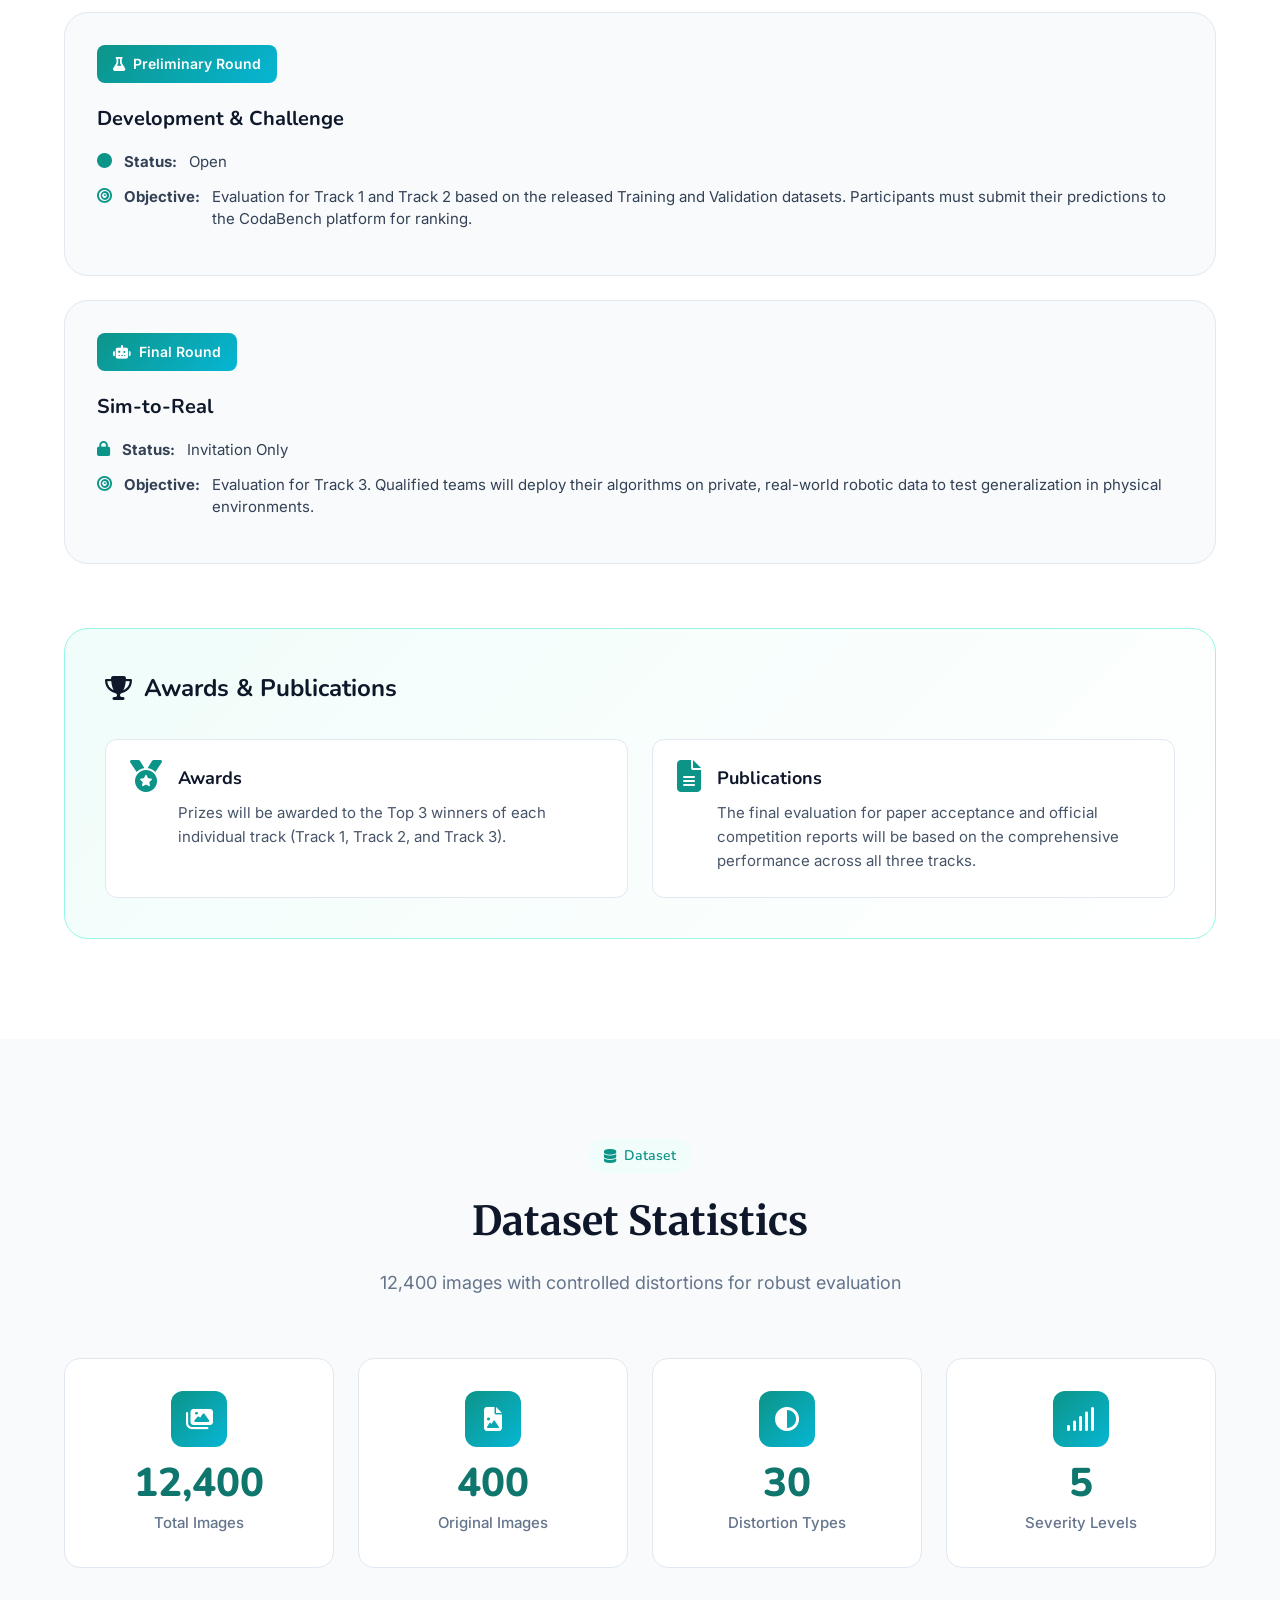
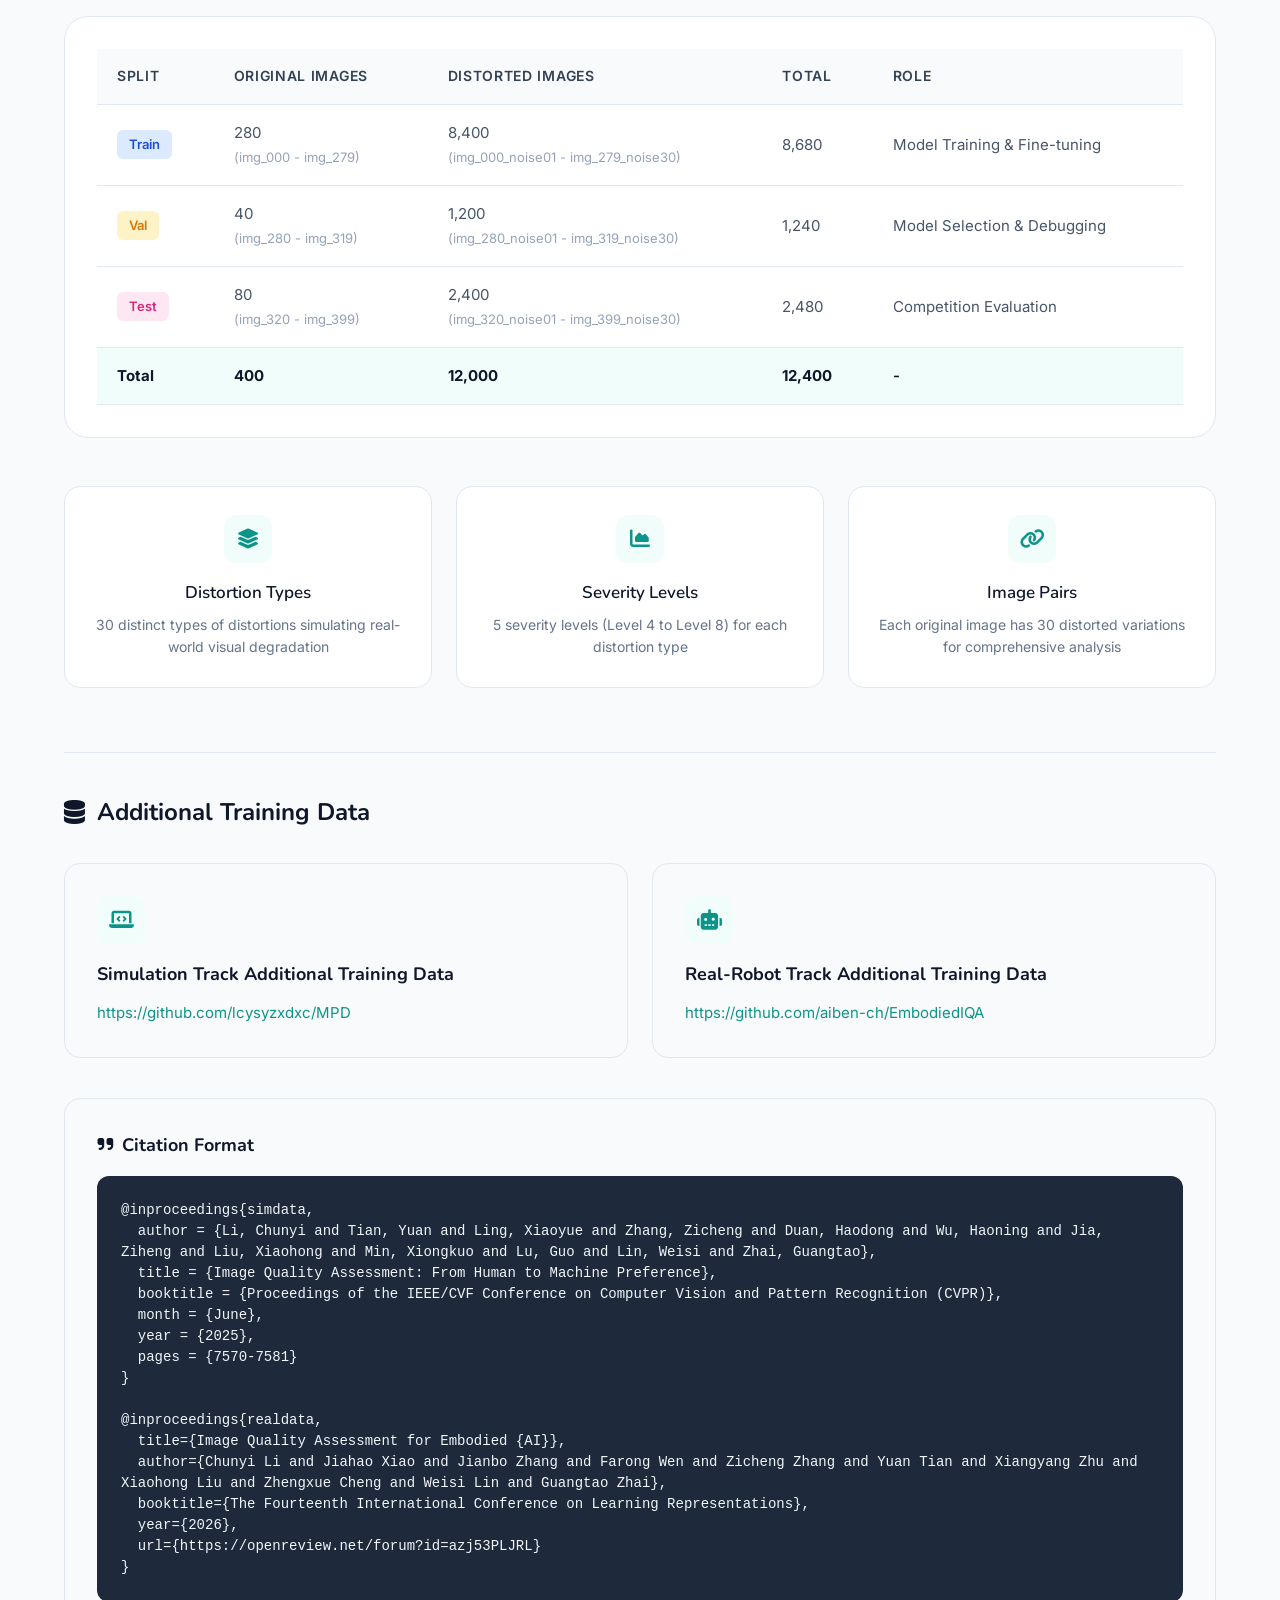
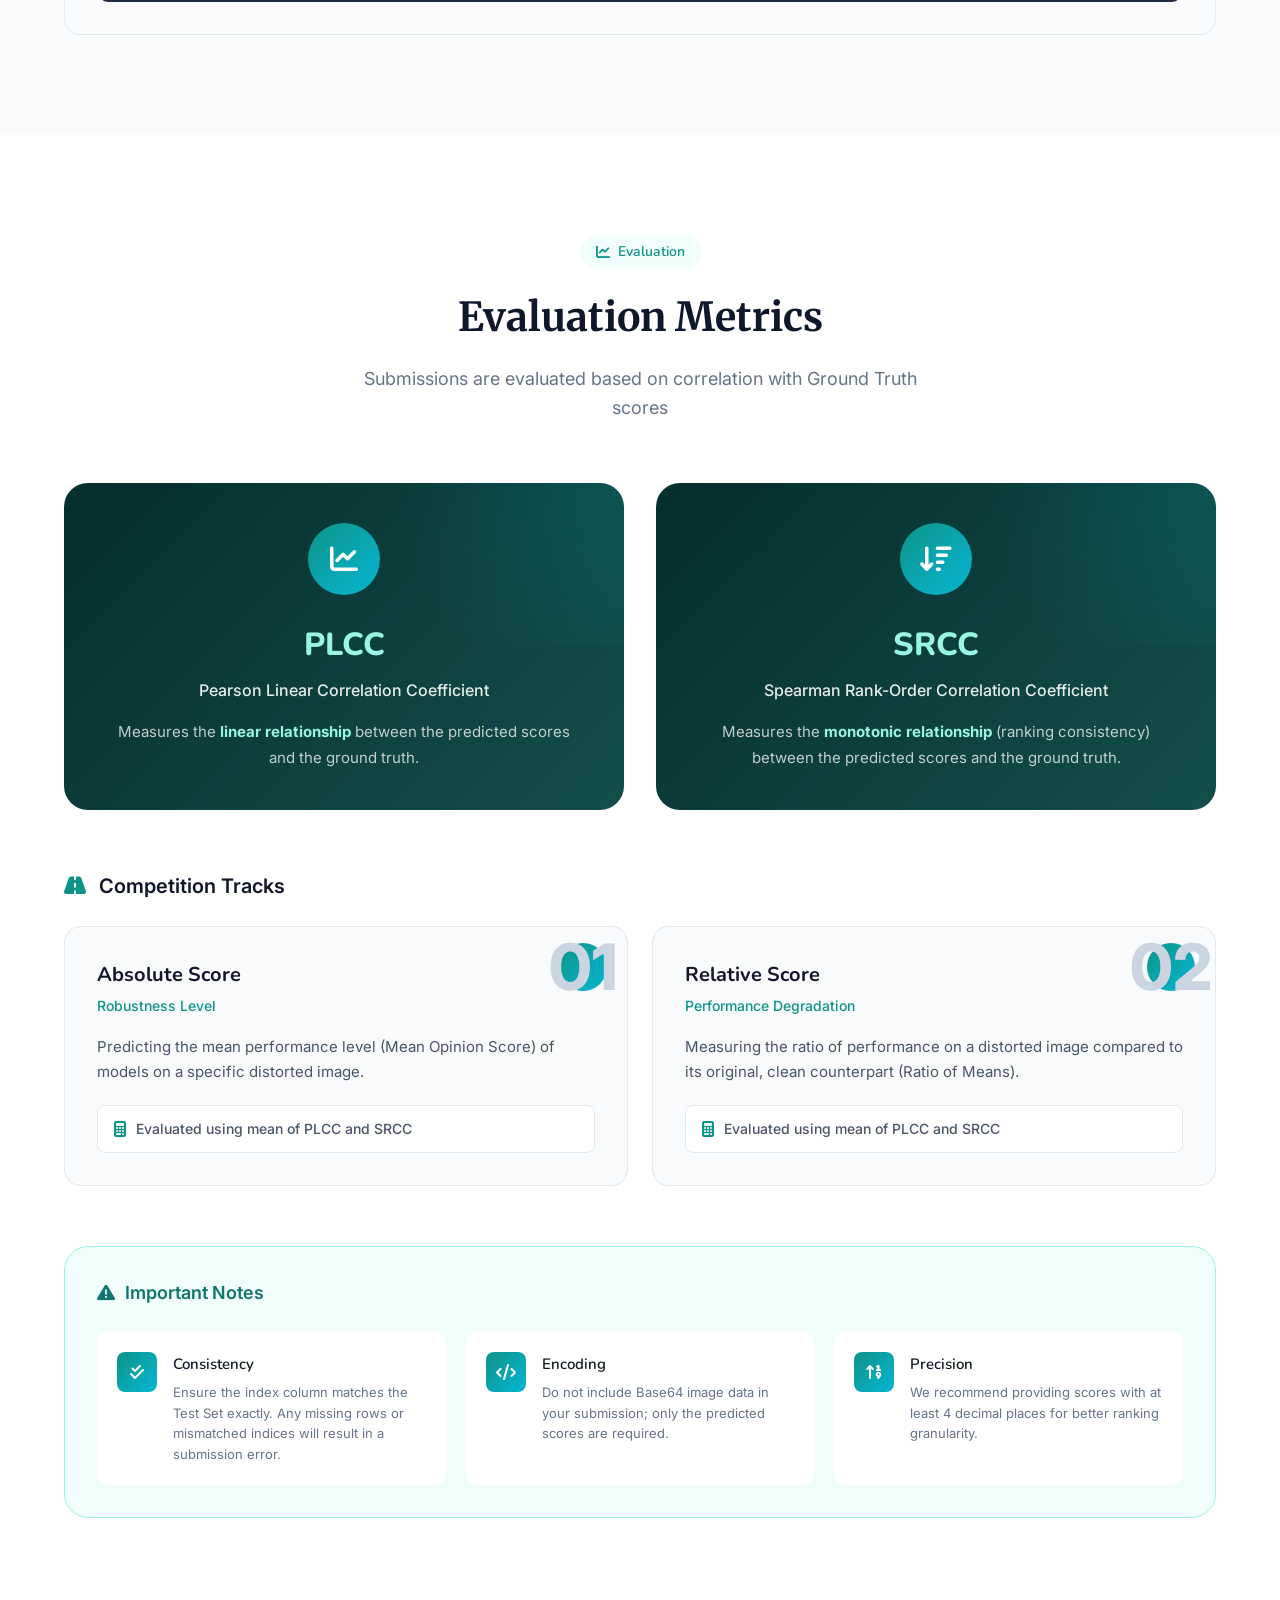
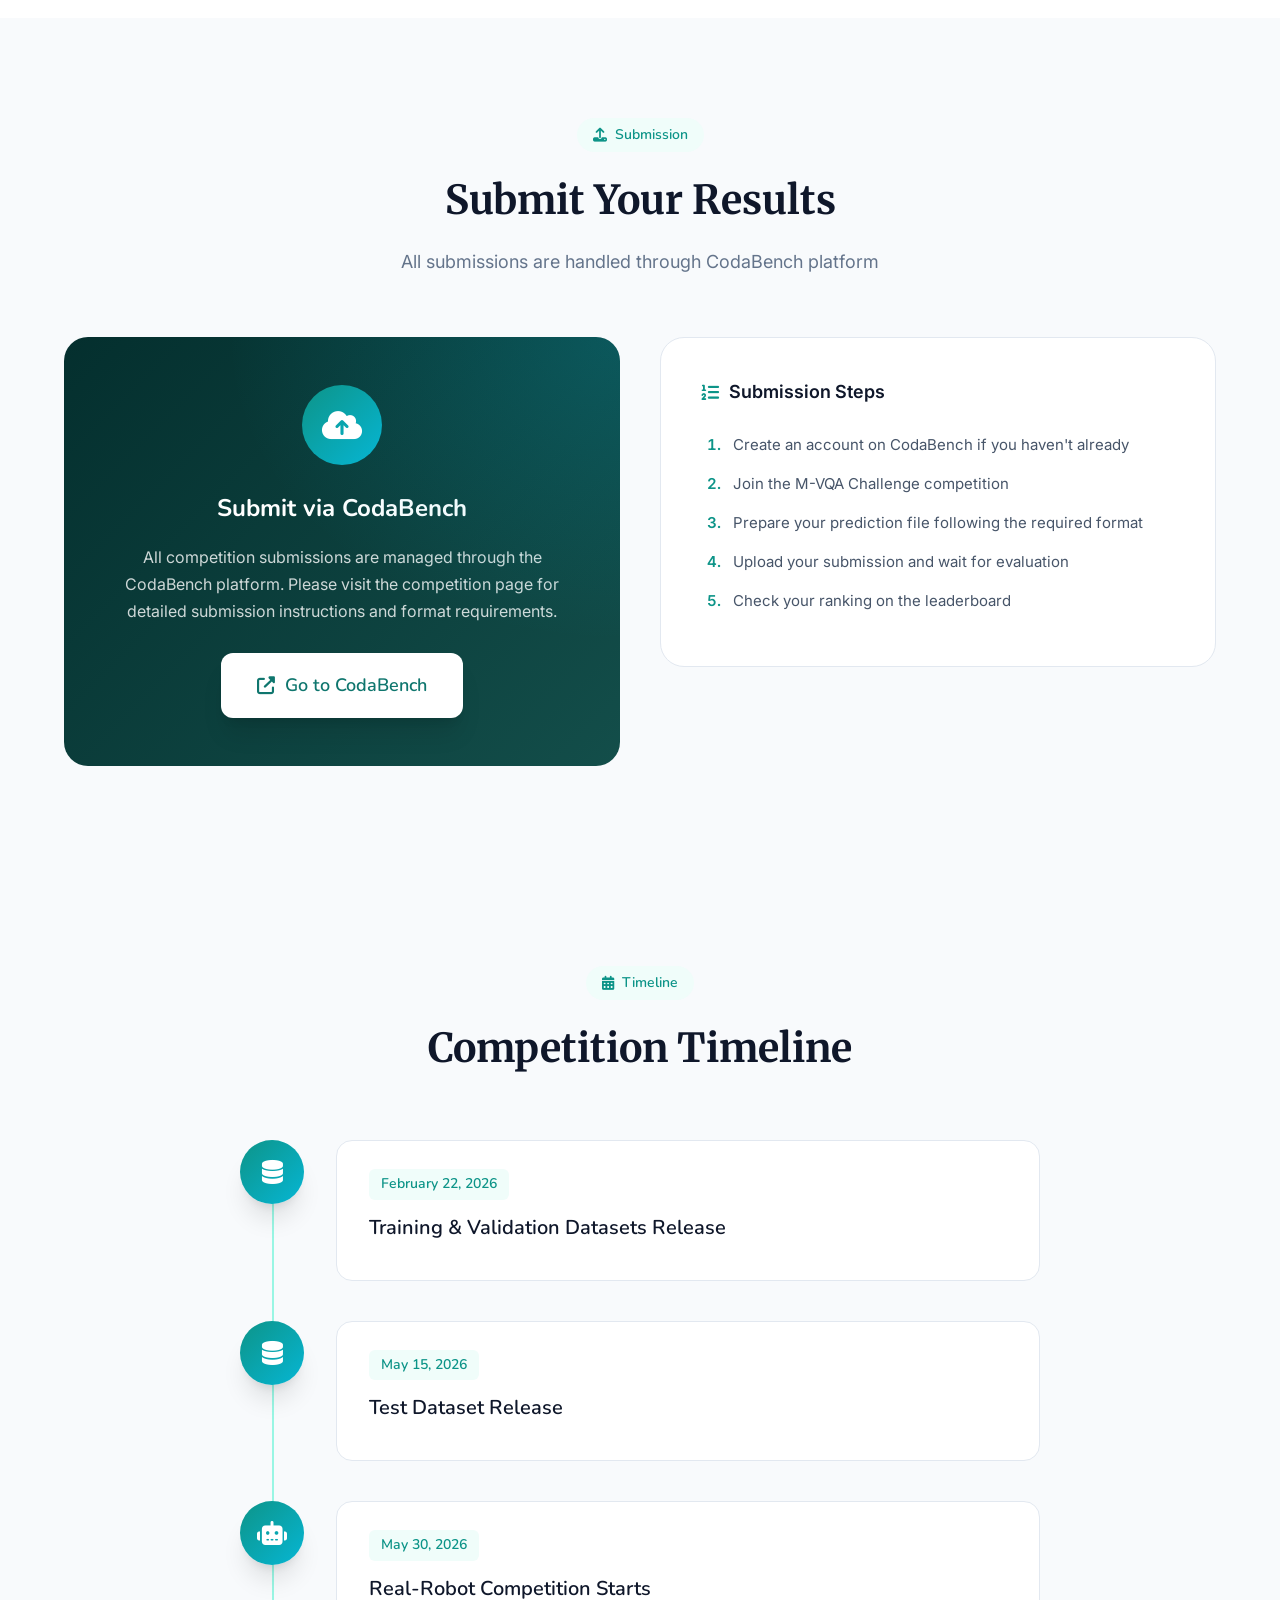
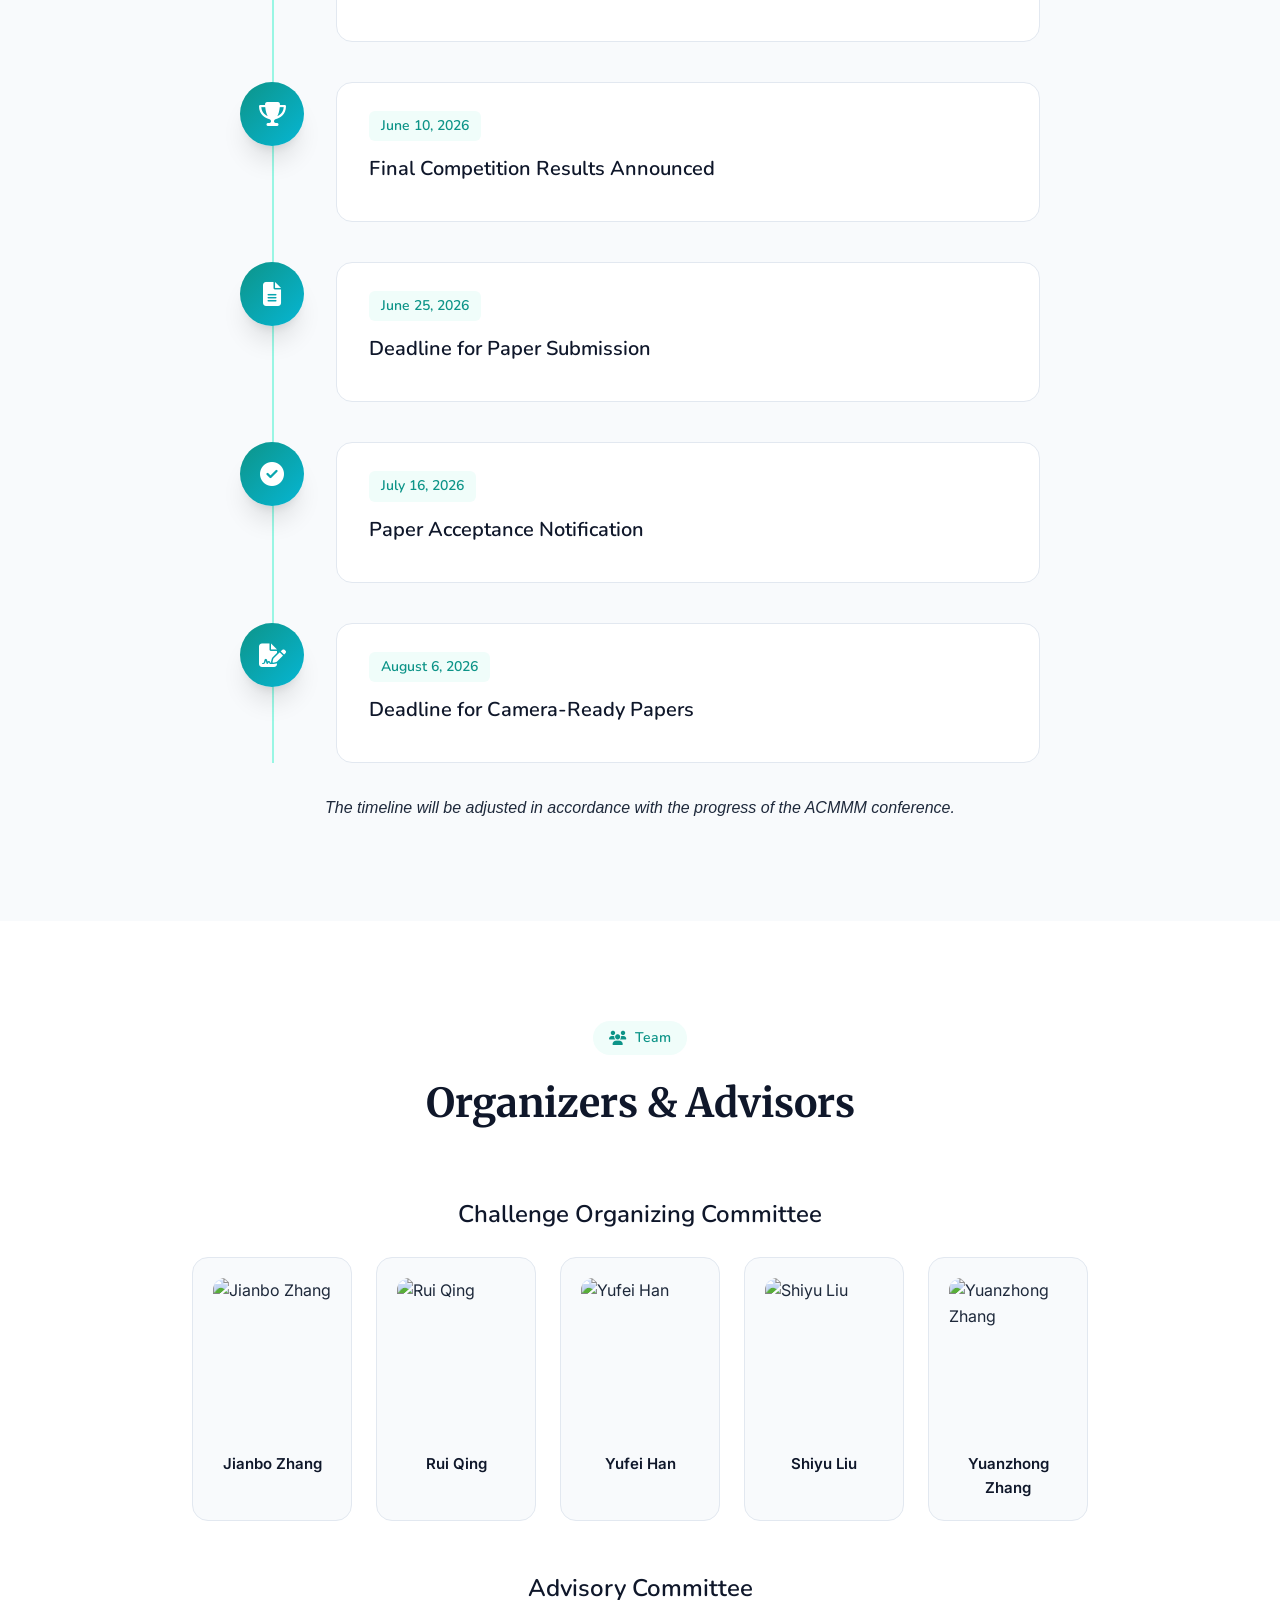
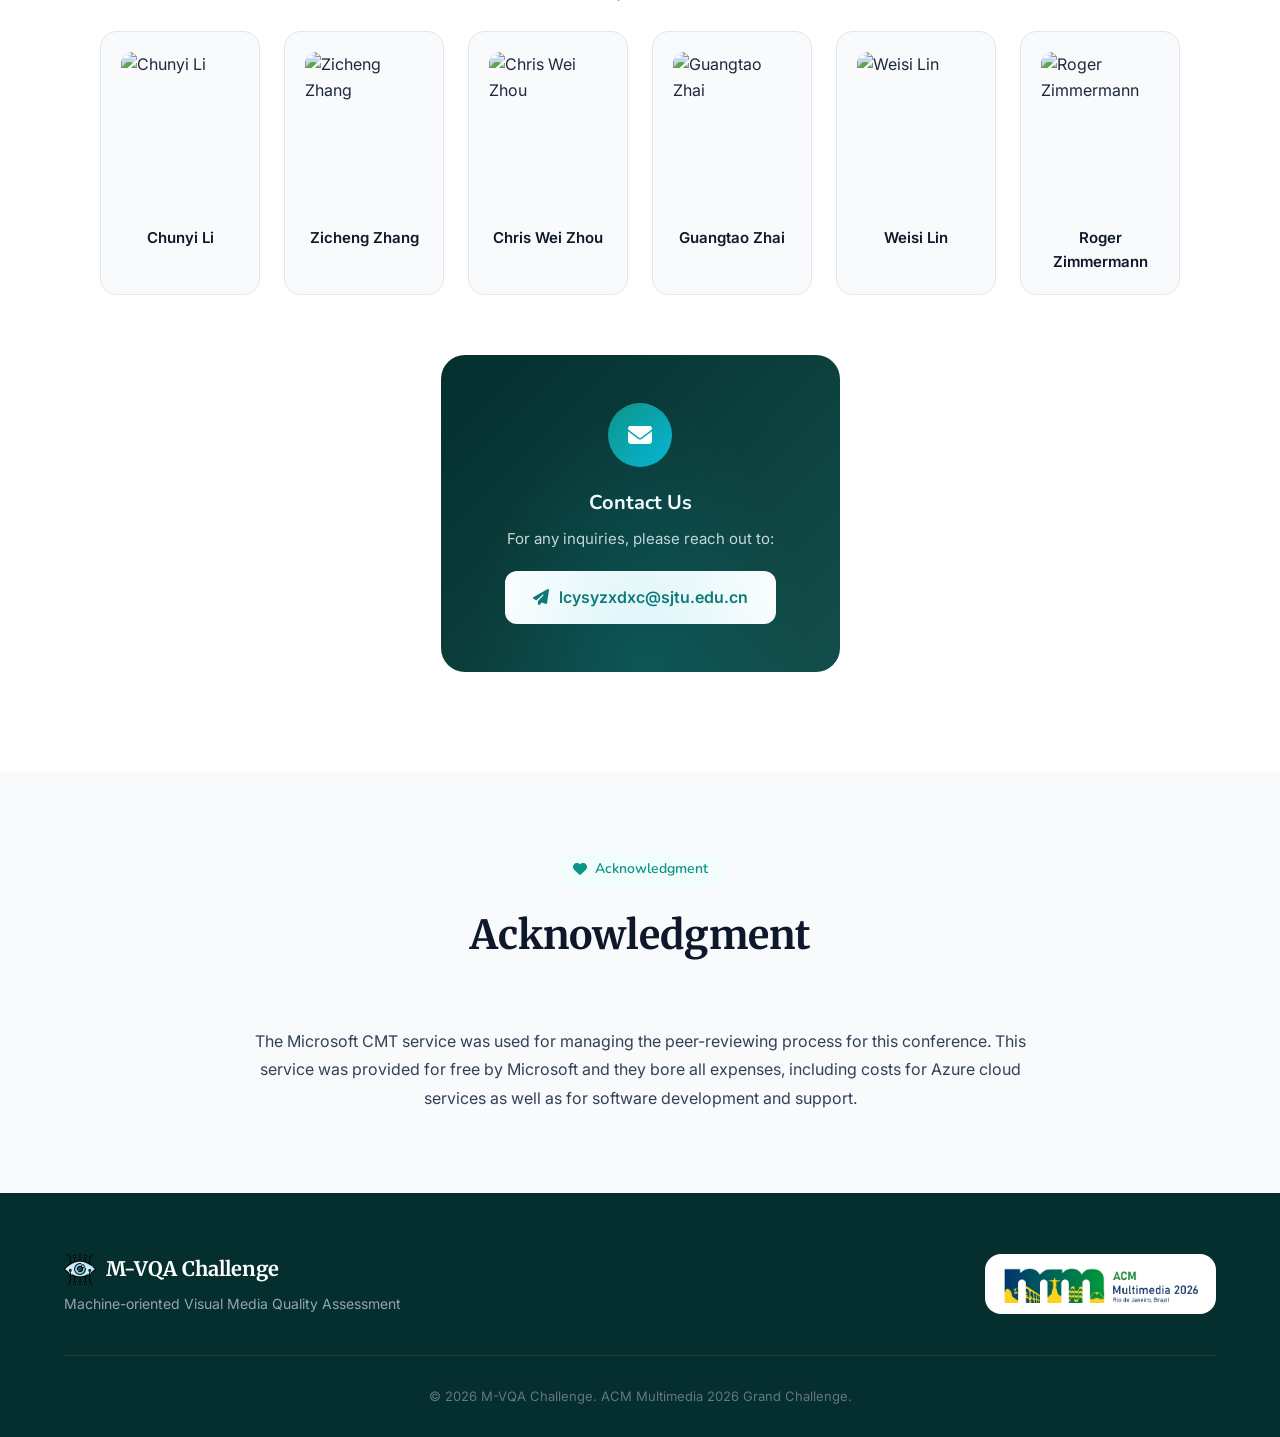
==== commit f516eff4: "Add CMT acknowledgment section to the website" ====
--- a/index.html
+++ b/index.html
@@ -632,6 +632,18 @@
     </div>
   </section>
 
+  <section id="acknowledgment" class="section acknowledgment-section">
+    <div class="container">
+      <div class="section-header">
+        <span class="section-tag"><i class="fas fa-heart"></i> Acknowledgment</span>
+        <h2>Acknowledgment</h2>
+      </div>
+      <div class="acknowledgment-content">
+        <p>The Microsoft CMT service was used for managing the peer-reviewing process for this conference. This service was provided for free by Microsoft and they bore all expenses, including costs for Azure cloud services as well as for software development and support.</p>
+      </div>
+    </div>
+  </section>
+
   <footer class="footer">
     <div class="container">
       <div class="footer-content">
--- a/style.css
+++ b/style.css
@@ -1220,6 +1220,143 @@
   color: var(--gray-500);
 }
 
+.additional-data-section {
+  margin-top: 64px;
+  padding-top: 40px;
+  border-top: 1px solid var(--gray-200);
+}
+
+.section-subtitle {
+  font-size: 1.5rem;
+  font-weight: 700;
+  color: var(--gray-900);
+  margin-bottom: 32px;
+  font-family: var(--font-ui);
+  display: flex;
+  align-items: center;
+  gap: 12px;
+}
+
+.additional-data-content {
+  display: grid;
+  grid-template-columns: 1fr;
+  gap: 24px;
+  margin-bottom: 40px;
+}
+
+@media (min-width: 768px) {
+  .additional-data-content {
+    grid-template-columns: repeat(2, 1fr);
+  }
+}
+
+.data-card {
+  background: var(--gray-50);
+  padding: 32px;
+  border-radius: var(--radius-lg);
+  border: 1px solid var(--gray-200);
+  transition: all 0.3s ease;
+}
+
+.data-card:hover {
+  box-shadow: var(--shadow-lg);
+  border-color: var(--primary-200);
+}
+
+.data-card .data-icon {
+  width: 48px;
+  height: 48px;
+  background: var(--primary-50);
+  border-radius: var(--radius-md);
+  display: flex;
+  align-items: center;
+  justify-content: center;
+  margin-bottom: 16px;
+}
+
+.data-card .data-icon i {
+  font-size: 1.25rem;
+  color: var(--primary);
+}
+
+.data-card h4 {
+  font-size: 1.125rem;
+  font-weight: 700;
+  color: var(--gray-900);
+  margin-bottom: 12px;
+  font-family: var(--font-ui);
+}
+
+.data-card p {
+  font-size: 0.9375rem;
+  color: var(--gray-600);
+  line-height: 1.6;
+  margin: 0;
+}
+
+.data-card a {
+  color: var(--primary);
+  text-decoration: none;
+  transition: color 0.3s ease;
+}
+
+.data-card a:hover {
+  color: var(--primary-dark);
+  text-decoration: underline;
+}
+
+.citation-section {
+  background: var(--gray-50);
+  padding: 32px;
+  border-radius: var(--radius-lg);
+  border: 1px solid var(--gray-200);
+}
+
+.citation-section h4 {
+  font-size: 1.125rem;
+  font-weight: 700;
+  color: var(--gray-900);
+  margin-bottom: 16px;
+  font-family: var(--font-ui);
+  display: flex;
+  align-items: center;
+  gap: 8px;
+}
+
+.citation-code {
+  background: var(--gray-800);
+  border-radius: var(--radius-md);
+  padding: 24px;
+  overflow-x: auto;
+}
+
+.citation-code pre {
+  color: var(--gray-100);
+  font-family: 'JetBrains Mono', monospace;
+  font-size: 0.875rem;
+  line-height: 1.5;
+  margin: 0;
+  white-space: pre-wrap;
+}
+
+.citation-code pre::-webkit-scrollbar {
+  height: 8px;
+}
+
+.citation-code pre::-webkit-scrollbar-track {
+  background: var(--gray-700);
+  border-radius: 4px;
+}
+
+.citation-code pre::-webkit-scrollbar-thumb {
+  background: var(--gray-500);
+  border-radius: 4px;
+}
+
+.citation-code pre::-webkit-scrollbar-thumb:hover {
+  background: var(--gray-400);
+}
+
 .evaluation-section {
   background: white;
 }
@@ -1746,6 +1883,24 @@
   box-shadow: var(--shadow-lg);
 }
 
+.acknowledgment-section {
+  background: var(--gray-50);
+  padding: 80px 0;
+}
+
+.acknowledgment-content {
+  max-width: 800px;
+  margin: 0 auto;
+  text-align: center;
+}
+
+.acknowledgment-content p {
+  font-size: 1rem;
+  line-height: 1.8;
+  color: var(--gray-700);
+  font-family: var(--font-body);
+}
+
 .footer {
   background: var(--dark);
   color: white;
